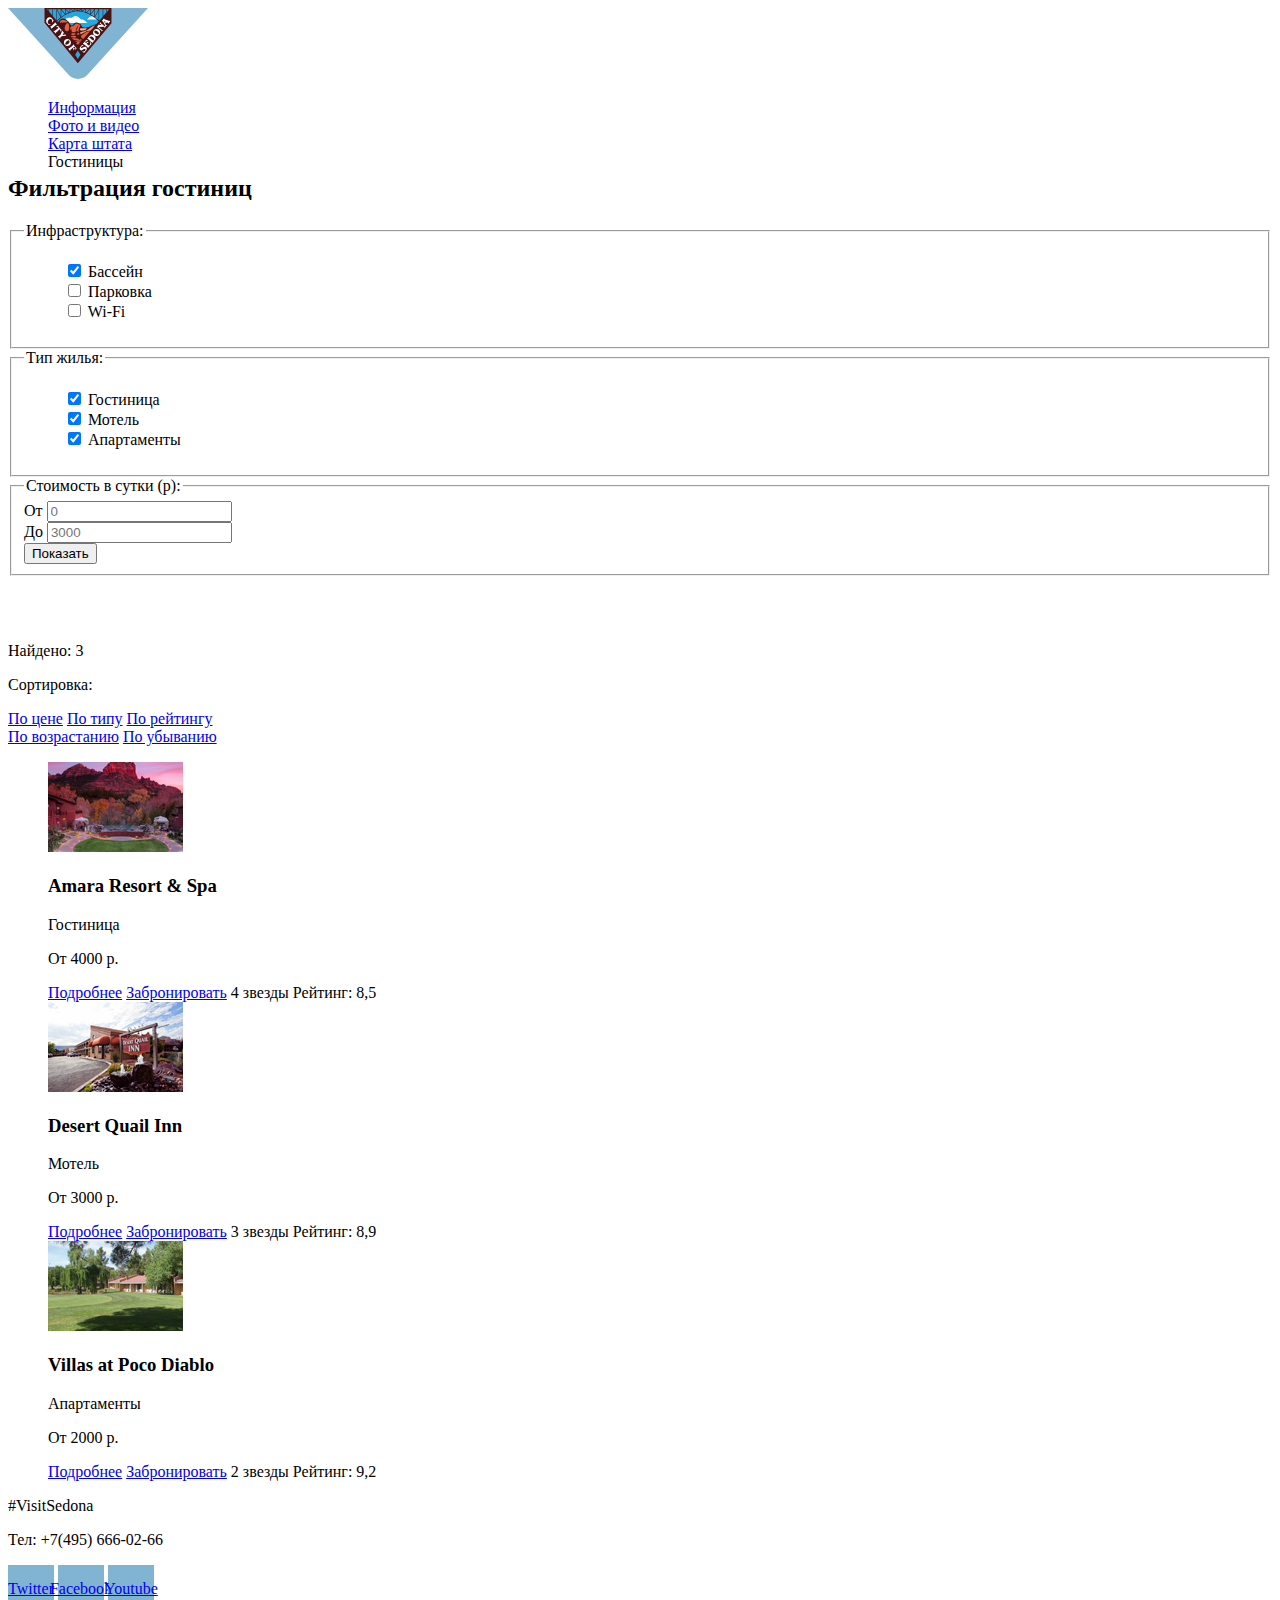
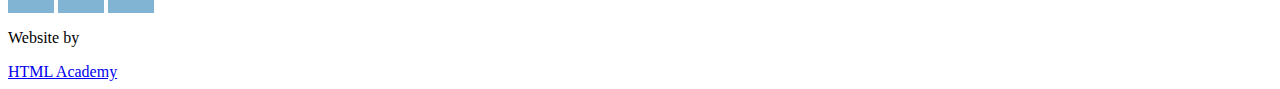
==== hotels.html @ e77cd093 "Добавление в разметку форм поиска и фильтрации гостиницы" ====
<!DOCTYPE html>
<html lang="ru">
  <head>
    <meta charset="utf-8">
    <title>HTML Academy: Седона</title>
    <link href="css/styles.css" rel="stylesheet">
  </head>
  <body>
    <!-- "Шапка сайта": навигация и логотип города -->
    <header>
      <a href="index.html" class="header-logo-sedona"><img src="img/logos/logo-sedona.svg" width="140" height="71" alt="Логотип города"></a>
      <nav class="header-navigation-background">
        <ul class="header-navigation-list">
          <li><a href="#" class="navigation-link">Информация</a></li>
          <li><a href="#" class="navigation-link">Фото и видео</a></li>
          <li><a href="#" class="navigation-link">Карта штата</a></li>
          <li><a class="navigation-link">Гостиницы</a></li>
        </ul>
      </nav>
     </header>

     <!-- Основное содержимое -->
     <main>
      <!-- Блок 1: Параметры гостиницы -->
      <section>
        <h2 class="visual-hidden">Фильтрация гостиниц</h2>
        <form action="https://echo.htmlacademy.ru" method="get">
          <fieldset>
            <legend>Инфраструктура:</legend>
            <ul class="filter-list">
              <li>
                <input  type="checkbox" name="pool" id="filter-infra-pool" checked>
                <label for="filter-infra-pool">Бассейн</label>
              </li>
              <li>
                <input type="checkbox" name="parking" id="filter-infra-parking">
                <label for="filter-infra-parking">Парковка</label>
              </li>
              <li>
                <input type="checkbox" name="wifi" id="filter-infra-wifi">
                <label for="filter-infra-wifi">Wi-Fi</label>
              </li>
            </ul>
          </fieldset>
          <fieldset>
            <legend>Тип жилья:</legend>
            <ul class="filter-list">
              <li>
                <input type="checkbox" name="hotel" id="filter-type-hotel" checked>
                <label for="filter-type-hotel">Гостиница</label>
              </li>
              <li>
                <input type="checkbox" name="motel" id="filter-type-motel" checked>
                <label for="filter-type-motel">Мотель</label>
              </li>
              <li>
                <input type="checkbox" name="apartment" id="filter-type-apartment" checked>
                <label for="filter-type-apartment">Апартаменты</label>
              </li>
            </ul>
          </fieldset>
          <fieldset>
            <legend>Стоимость в сутки (р):</legend>
            <div>
              <div>
                <label for="from">От</label>
                <input id="from" type="text" name="cost-min" placeholder="0">
              </div>
              <div>
                <label for="to">До</label>
                <input id="to" type="text" name="cost-max" placeholder="3000">
              </div>
              <!-- <div> Здесь будет слайдер
                <input id="cost-range" type="range" class="cost-range-slider" min="0" max="3000" step="1" value="2500">
              </div> -->
            </div>
            <button type="submit">Показать</button>
          </fieldset>
        </form>
      </section>

      <!-- Блок 2: Результаты поиска гостиниц -->
      <section>
        <h2 class="visually-hidden">Гостиницы</h2>
        <div>
          <p>Найдено: 3</p>
        </div>
        <p>Сортировка:</p>
        <div>
          <a href="#">По цене</a>
          <a href="#">По типу</a>
          <a href="#">По рейтингу</a>
        </div>
        <div>
          <a href="#" class="icon-sort-result" title="По возрастанию">По возрастанию</a>
          <a href="#" class="icon-sort-result" title="По убыванию" >По убыванию</a>
        </div>
      </section>

      <section>
        <ul class="hotel-result-list">
          <li>
            <img src="img/content/hotels/amara-resort-spa.jpg" alt="Amara Resort & Spa">
            <h3>Amara Resort & Spa</h3>
            <p>Гостиница</p>
            <p>От 4000 р.</p>
            <a href="#">Подробнее</a>
            <a href="#">Забронировать</a>
            <span>4 звезды</span>
            <span>Рейтинг: 8,5</span>
          </li>
          <li>
            <img src="img/content/hotels/desert-quail-inn.jpg" alt="Desert Quail Inn">
            <h3>Desert Quail Inn</h3>
            <p>Мотель</p>
            <p>От 3000 р.</p>
            <a href="#">Подробнее</a>
            <a href="#">Забронировать</a>
            <span>3 звезды</span>
            <span>Рейтинг: 8,9</span>
          </li>
          <li>
            <img src="img/content/hotels/villas-at-poco-diablo.jpg" alt="Villas at Poco Diablo">
            <h3>Villas at Poco Diablo</h3>
            <p>Апартаменты</p>
            <p>От 2000 р.</p>
            <a href="#">Подробнее</a>
            <a href="#">Забронировать</a>
            <span>2 звезды</span>
            <span>Рейтинг: 9,2</span>
          </li>
        </ul>
      </section>
    </main>

    <!-- "Подвал" -->
    <footer class="footer-background">
      <div>
        <p>#VisitSedona</p>
        <p>Тел: +7(495) 666-02-66</p>
      </div>
      <span class="footer-icon-block">
        <a href="https://twitter.com/SedonaAZ" class="footer-icon-social" title="Twitter">Twitter</a>
        <a href="https://www.facebook.com/VisitSedona" class="footer-icon-social" title="Facebook">Facebook</a>
        <a href="https://www.youtube.com/user/SedonaAZ1" class="footer-icon-social" title="Youtube">Youtube</a>
      </span>
      <p>Website by</p>
      <a href="https://htmlacademy.ru" class="footer-logo-htmla" title="HTML Academy">HTML Academy</a>
    </footer>

    <!-- <script src="js/slider.js"></script> -->
  </body>
</html>
---- css/styles.css ----
.visually-hidden {
  visibility: hidden;
  /* position: absolute;
  clip: rect(0 0 0 0); */
}

.header-logo-sedona {
  width: 140px;
  height: 71px;
}

.header-navigation-background {
  width: 239px;
  height: 56px;
}

.header-navigation-list {
  list-style-type: none;
}

/* .header-navigation-link {

} */

.reason-feature-list{
  list-style-type: none;
}
/*
.reason-feature-picture {

}

.reason-icon-housing {

}

.reason-icon-food {

}

.reason-icon-gift {

} */

.filter-list{
  list-style-type: none;
}



/* Слайдер с друмя точками */

/* .cost-range-slider {

} */

/* Заканчиваются стили слайдера */

.test-background {
  width: 459px;
  height: 353px;
  background-color: #eeeeee;
}

.reason-background-blue {
  width: 400px;
  height: 256px;
  background-color: #81b3d2
}

.reason-background-grey {
  width: 400px;
  height: 256px;
  background-color: #eeeeee;
}

.search-button-brown {
  width: 568px;
  height: 86px;
  background-color: #766357;
}

.search-button-blue {
  width: 458px;
  height: 58px;
  background-color: #81b3d2;
}

/* .map {

}

.map-link {

}

.map-picture {

}
*/

.hotel-result-list {
  list-style-type: none;
}

/* .footer-background {

} */

 /* .footer-icon-block {

} */

.footer-icon-social {
  display: inline-flex;
  width: 46px;
  height: 48px;
  background-color: #81b3d2;
  align-items: center;
  justify-content: center;
}
/*
.footer-logo-htmla {

} */
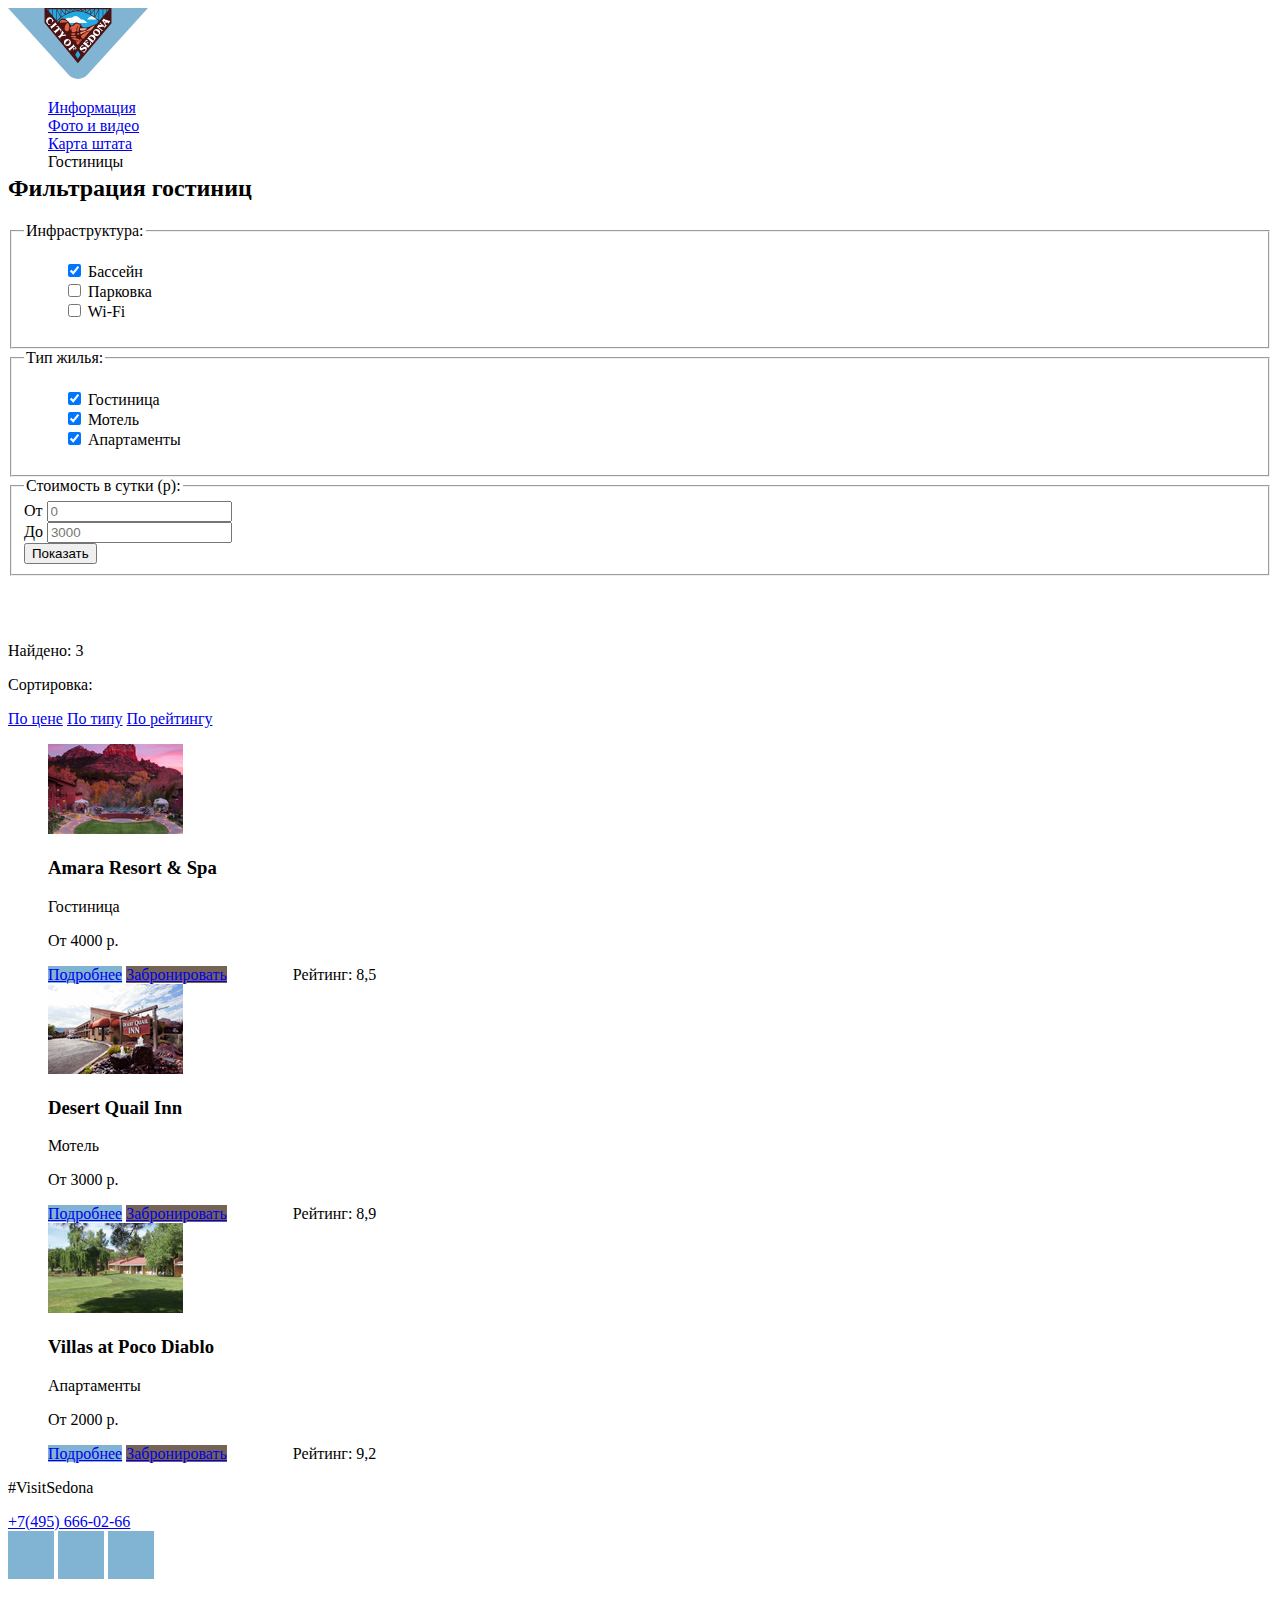
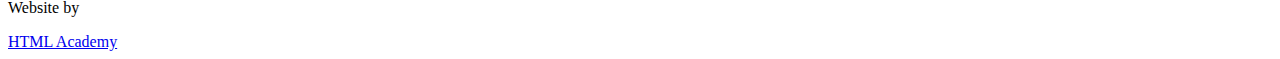
==== commit 2045ad61: "Небольшие правки по атрибутам" ====
--- a/hotels.html
+++ b/hotels.html
@@ -3,6 +3,7 @@
   <head>
     <meta charset="utf-8">
     <title>HTML Academy: Седона</title>
+    <link rel="stylesheet" href="css/normalize.css">
     <link href="css/styles.css" rel="stylesheet">
   </head>
   <body>
@@ -92,42 +93,42 @@
           <a href="#">По рейтингу</a>
         </div>
         <div>
-          <a href="#" class="icon-sort-result" title="По возрастанию">По возрастанию</a>
-          <a href="#" class="icon-sort-result" title="По убыванию" >По убыванию</a>
+          <a href="#" class="hotel-result-asc" aria-label="Сортировка по возрастанию" title="По возрастанию"></a>
+          <a href="#" class="hotel-result-desc" aria-label="Сортировка по убыванию" title="По убыванию" ></a>
         </div>
       </section>
 
       <section>
         <ul class="hotel-result-list">
           <li>
-            <img src="img/content/hotels/amara-resort-spa.jpg" alt="Amara Resort & Spa">
+            <img src="img/content/hotels/amara-resort-spa.jpg" width="135" height="90" alt="Amara Resort & Spa">
             <h3>Amara Resort & Spa</h3>
             <p>Гостиница</p>
             <p>От 4000 р.</p>
-            <a href="#">Подробнее</a>
-            <a href="#">Забронировать</a>
-            <span>4 звезды</span>
-            <span>Рейтинг: 8,5</span>
+            <a href="#" class="hotel-result-details">Подробнее</a>
+            <a href="#" class="hotel-result-reservation">Забронировать</a>
+            <span class="visually-hidden">4 звезды</span>
+            <span class="hotel-result-ratio">Рейтинг: 8,5</span>
           </li>
           <li>
-            <img src="img/content/hotels/desert-quail-inn.jpg" alt="Desert Quail Inn">
+            <img src="img/content/hotels/desert-quail-inn.jpg" width="135" height="90" alt="Desert Quail Inn">
             <h3>Desert Quail Inn</h3>
             <p>Мотель</p>
             <p>От 3000 р.</p>
-            <a href="#">Подробнее</a>
-            <a href="#">Забронировать</a>
-            <span>3 звезды</span>
-            <span>Рейтинг: 8,9</span>
+            <a href="#" class="hotel-result-details">Подробнее</a>
+            <a href="#" class="hotel-result-reservation">Забронировать</a>
+            <span class="visually-hidden">3 звезды</span>
+            <span class="hotel-result-ratio">Рейтинг: 8,9</span>
           </li>
           <li>
-            <img src="img/content/hotels/villas-at-poco-diablo.jpg" alt="Villas at Poco Diablo">
+            <img src="img/content/hotels/villas-at-poco-diablo.jpg" width="135" height="90" alt="Villas at Poco Diablo">
             <h3>Villas at Poco Diablo</h3>
             <p>Апартаменты</p>
             <p>От 2000 р.</p>
-            <a href="#">Подробнее</a>
-            <a href="#">Забронировать</a>
-            <span>2 звезды</span>
-            <span>Рейтинг: 9,2</span>
+            <a href="#" class="hotel-result-details">Подробнее</a>
+            <a href="#" class="hotel-result-reservation">Забронировать</a>
+            <span class="visually-hidden">2 звезды</span>
+            <span class="hotel-result-ratio">Рейтинг: 9,2</span>
           </li>
         </ul>
       </section>
@@ -137,17 +138,15 @@
     <footer class="footer-background">
       <div>
         <p>#VisitSedona</p>
-        <p>Тел: +7(495) 666-02-66</p>
+        <a href="tel:+74956660266">+7(495) 666-02-66</a>
       </div>
       <span class="footer-icon-block">
-        <a href="https://twitter.com/SedonaAZ" class="footer-icon-social" title="Twitter">Twitter</a>
-        <a href="https://www.facebook.com/VisitSedona" class="footer-icon-social" title="Facebook">Facebook</a>
-        <a href="https://www.youtube.com/user/SedonaAZ1" class="footer-icon-social" title="Youtube">Youtube</a>
+        <a href="https://twitter.com/SedonaAZ" class="footer-icon-social" aria-label="Twitter" title="Twitter"></a>
+        <a href="https://www.facebook.com/VisitSedona" class="footer-icon-social" aria-label="Facebook" title="Facebook"></a>
+        <a href="https://www.youtube.com/user/SedonaAZ1" class="footer-icon-social" aria-label="Youtube" title="Youtube"></a>
       </span>
       <p>Website by</p>
-      <a href="https://htmlacademy.ru" class="footer-logo-htmla" title="HTML Academy">HTML Academy</a>
+      <a href="https://htmlacademy.ru/intensive/htmlcss" class="footer-logo-htmla" aria-label="HTML Academy">HTML Academy</a>
     </footer>
-
-    <!-- <script src="js/slider.js"></script> -->
   </body>
 </html>
--- a/css/styles.css
+++ b/css/styles.css
@@ -46,7 +46,18 @@
   list-style-type: none;
 }
 
+/* Кнопки формы
+.search-button-calendar {
 
+
+.search-button-minus {
+
+}
+
+.search-button-plus {
+
+}
+} */
 
 /* Слайдер с друмя точками */
 
@@ -63,14 +74,14 @@
 }
 
 .reason-background-blue {
-  width: 400px;
-  height: 256px;
+  /* width: 400px;
+  height: 256px; */
   background-color: #81b3d2
 }
 
 .reason-background-grey {
-  width: 400px;
-  height: 256px;
+  /* width: 400px;
+  height: 256px; */
   background-color: #eeeeee;
 }
 
@@ -103,6 +114,24 @@
   list-style-type: none;
 }
 
+.hotel-result-details {
+  width: 110px;
+  height: 27px;
+  background-color: #81b3d2;
+}
+
+.hotel-result-reservation {
+  width: 142px;
+  height: 27px;
+  background-color: #766357;
+}
+
+.hotel-result-ratio {
+  width: 110px;
+  height: 27px;
+  background-color: f2f2f2;
+}
+
 /* .footer-background {
 
 } */
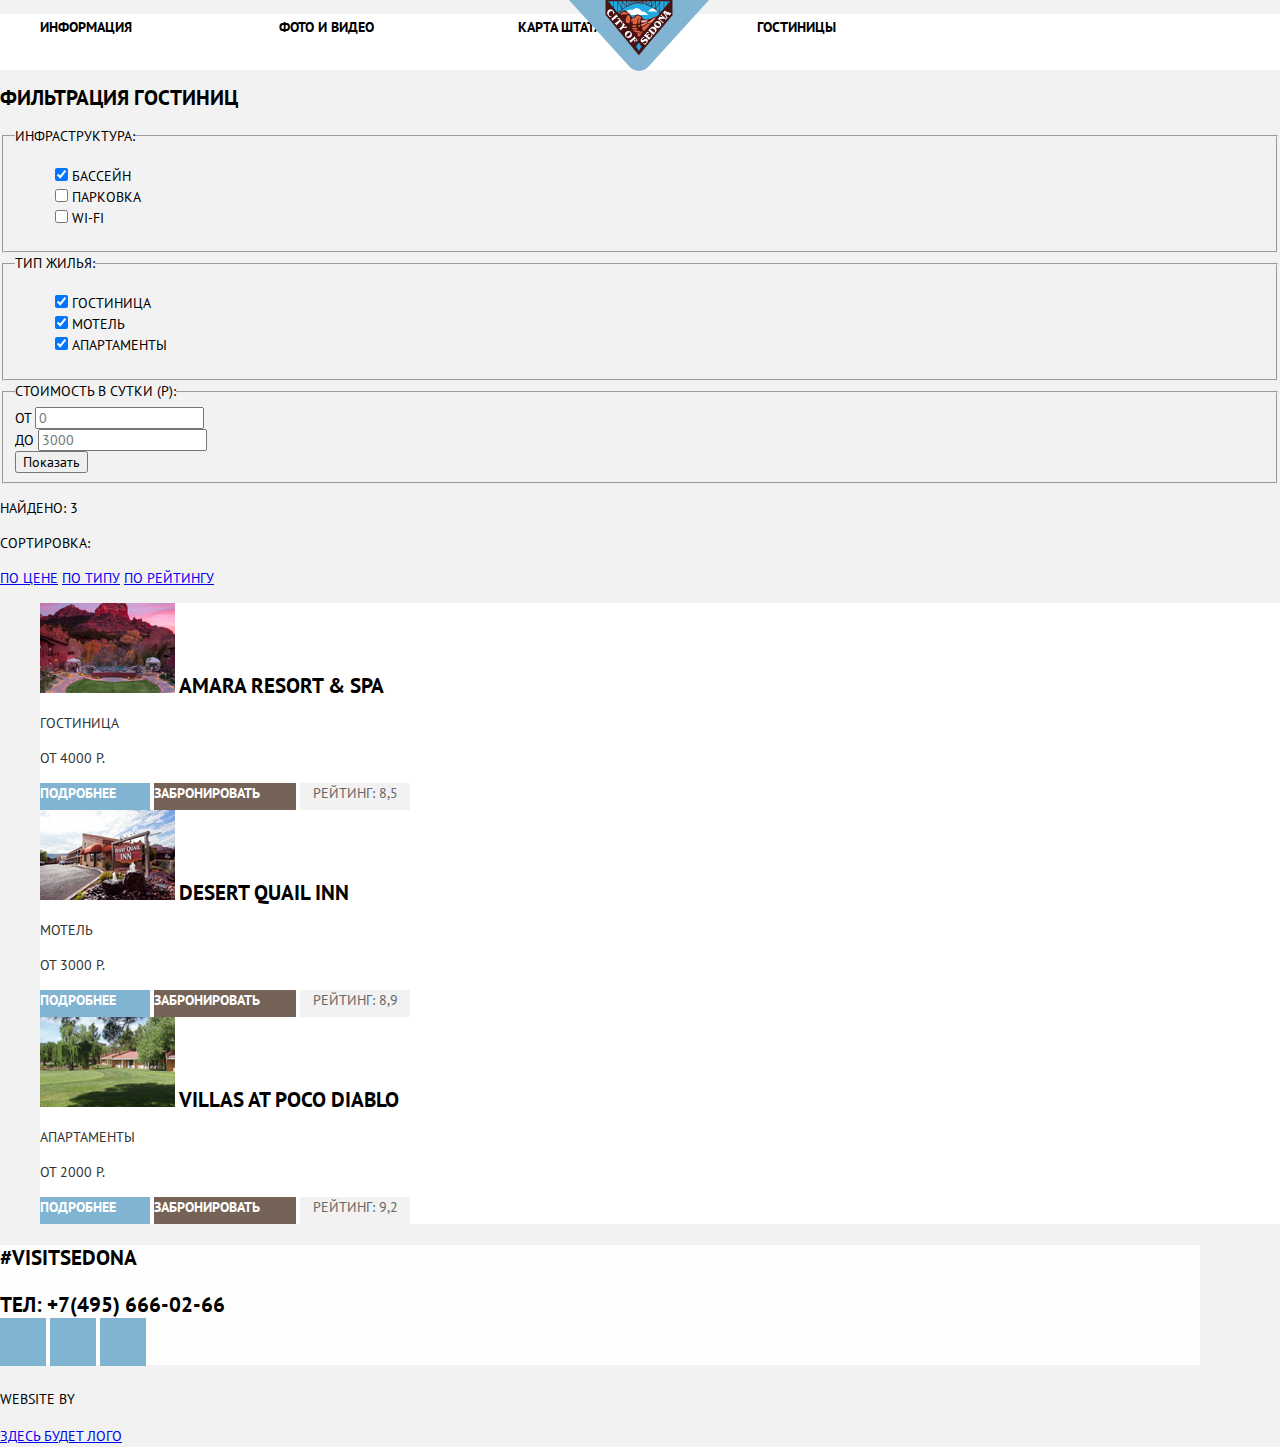
==== commit cb4d7a4c: "Начало стилизации" ====
--- a/hotels.html
+++ b/hotels.html
@@ -2,20 +2,21 @@
 <html lang="ru">
   <head>
     <meta charset="utf-8">
+    <link href="https://fonts.googleapis.com/css?family=PT+Sans&display=swap" rel="stylesheet">
     <title>HTML Academy: Седона</title>
-    <link rel="stylesheet" href="css/normalize.css">
+    <link href="css/normalize.css" rel="stylesheet">
     <link href="css/styles.css" rel="stylesheet">
   </head>
   <body>
     <!-- "Шапка сайта": навигация и логотип города -->
     <header>
-      <a href="index.html" class="header-logo-sedona"><img src="img/logos/logo-sedona.svg" width="140" height="71" alt="Логотип города"></a>
-      <nav class="header-navigation-background">
-        <ul class="header-navigation-list">
-          <li><a href="#" class="navigation-link">Информация</a></li>
-          <li><a href="#" class="navigation-link">Фото и видео</a></li>
-          <li><a href="#" class="navigation-link">Карта штата</a></li>
-          <li><a class="navigation-link">Гостиницы</a></li>
+      <nav class="header-nav">
+        <a href="index.html" class="header-logo"><img src="img/logos/logo-sedona.svg" width="140" height="71" alt="Логотип города"></a>
+        <ul class="header-nav-list">
+          <li class="header-nav-item"><a href="#" class="header-nav-link">Информация</a></li>
+          <li class="header-nav-item"><a href="#" class="header-nav-link">Фото и видео</a></li>
+          <li class="header-nav-item"><a href="#" class="header-nav-link">Карта штата</a></li>
+          <li class="header-nav-item"><a class="header-nav-link">Гостиницы</a></li>
         </ul>
       </nav>
      </header>
@@ -99,54 +100,55 @@
       </section>
 
       <section>
-        <ul class="hotel-result-list">
-          <li>
+        <h2 class="visually-hidden">Результаты поиска</h2>
+        <ul class="hotel-list">
+          <li class="hotel-item">
             <img src="img/content/hotels/amara-resort-spa.jpg" width="135" height="90" alt="Amara Resort & Spa">
-            <h3>Amara Resort & Spa</h3>
+            <a href="#" class="hotel-title">Amara Resort & Spa</a>
             <p>Гостиница</p>
             <p>От 4000 р.</p>
-            <a href="#" class="hotel-result-details">Подробнее</a>
-            <a href="#" class="hotel-result-reservation">Забронировать</a>
+            <a href="#" class="hotel-details">Подробнее</a>
+            <a href="#" class="hotel-reservation">Забронировать</a>
             <span class="visually-hidden">4 звезды</span>
-            <span class="hotel-result-ratio">Рейтинг: 8,5</span>
+            <span class="hotel-ratio">Рейтинг: 8,5</span>
           </li>
-          <li>
+          <li class="hotel-item">
             <img src="img/content/hotels/desert-quail-inn.jpg" width="135" height="90" alt="Desert Quail Inn">
-            <h3>Desert Quail Inn</h3>
+            <a href="#" class="hotel-title">Desert Quail Inn</a>
             <p>Мотель</p>
             <p>От 3000 р.</p>
-            <a href="#" class="hotel-result-details">Подробнее</a>
-            <a href="#" class="hotel-result-reservation">Забронировать</a>
+            <a href="#" class="hotel-details">Подробнее</a>
+            <a href="#" class="hotel-reservation">Забронировать</a>
             <span class="visually-hidden">3 звезды</span>
-            <span class="hotel-result-ratio">Рейтинг: 8,9</span>
+            <span class="hotel-ratio">Рейтинг: 8,9</span>
           </li>
-          <li>
+          <li class="hotel-item">
             <img src="img/content/hotels/villas-at-poco-diablo.jpg" width="135" height="90" alt="Villas at Poco Diablo">
-            <h3>Villas at Poco Diablo</h3>
+            <a href="#" class="hotel-title">Villas at Poco Diablo</a>
             <p>Апартаменты</p>
             <p>От 2000 р.</p>
-            <a href="#" class="hotel-result-details">Подробнее</a>
-            <a href="#" class="hotel-result-reservation">Забронировать</a>
+            <a href="#" class="hotel-details">Подробнее</a>
+            <a href="#" class="hotel-reservation">Забронировать</a>
             <span class="visually-hidden">2 звезды</span>
-            <span class="hotel-result-ratio">Рейтинг: 9,2</span>
+            <span class="hotel-ratio">Рейтинг: 9,2</span>
           </li>
         </ul>
       </section>
     </main>
 
     <!-- "Подвал" -->
-    <footer class="footer-background">
+    <footer class="footer-back">
       <div>
-        <p>#VisitSedona</p>
-        <a href="tel:+74956660266">+7(495) 666-02-66</a>
+        <p class="footer-hashtag">#VisitSedona</p>
+        <a class="footer-phone" href="tel:+74956660266">Тел: +7(495) 666-02-66</a>
       </div>
       <span class="footer-icon-block">
         <a href="https://twitter.com/SedonaAZ" class="footer-icon-social" aria-label="Twitter" title="Twitter"></a>
         <a href="https://www.facebook.com/VisitSedona" class="footer-icon-social" aria-label="Facebook" title="Facebook"></a>
         <a href="https://www.youtube.com/user/SedonaAZ1" class="footer-icon-social" aria-label="Youtube" title="Youtube"></a>
       </span>
-      <p>Website by</p>
-      <a href="https://htmlacademy.ru/intensive/htmlcss" class="footer-logo-htmla" aria-label="HTML Academy">HTML Academy</a>
+      <p class="footer-by-text">Website by</p>
+      <a href="https://htmlacademy.ru/intensive/htmlcss" class="footer-by-logo" aria-label="HTML Academy">здесь будет лого</a>
     </footer>
   </body>
 </html>
--- a/css/styles.css
+++ b/css/styles.css
@@ -1,145 +1,524 @@
+body {
+  margin: 0;
+  padding: 0;
+  width: 1280px;
+
+  font-family: "PT Sans", Arial, sans-serif;
+  font-size: 14px;
+  line-height: 21px;
+  color: #000000;
+  text-transform: uppercase;
+
+  background-color: #f2f2f2;
+}
+
 .visually-hidden {
-  visibility: hidden;
-  /* position: absolute;
-  clip: rect(0 0 0 0); */
-}
-
-.header-logo-sedona {
-  width: 140px;
-  height: 71px;
-}
-
-.header-navigation-background {
+  position: absolute;
+  width: 1px;
+  height: 1px;
+  margin: -1px;
+  border: 0;
+  padding: 0;
+  white-space: nowrap;
+  clip-path: inset(100%);
+  clip: rect(0 0 0 0);
+  overflow: hidden;
+}
+
+.header-logo {
+  position: absolute;
+  top: 0;
+  left: 569px;
+}
+
+/* Навигация */
+.header-nav {
+  height: 56px;
+
+  background-color: #ffffff;
+}
+
+.header-nav-list {
+  display: flex;
+  list-style: none;
+}
+
+.header-nav-item {
   width: 239px;
-  height: 56px;
-}
-
-.header-navigation-list {
-  list-style-type: none;
-}
-
-/* .header-navigation-link {
-
-} */
-
+  text-align: left;
+  vertical-align: middle;
+}
+
+.header-nav-item a {
+  display: block;
+  line-height: 26px;
+  font-weight: bold;
+  color: #000000;
+  text-decoration: none;
+}
+
+.header-nav-item a:hover,
+.header-nav-item a:focus {
+    color: #81b3d2;
+}
+
+.header-nav-item a:active {
+    color: rgba(0, 0, 0, 0.3);
+}
+
+/* Приветствие */
+.welcome-banner {
+  background-color: #81b3d2;
+  background-image:
+    url("../img/welcome/intro-mask.svg"),
+    url("../img/background/background-photo.jpg");
+  background-size: 1200px 59px, 1200px 773px;
+  background-repeat: no-repeat;
+}
+
+.welcome-block {
+  width: 1200px;
+  height: 216px;
+
+  background-color: #ffffff;
+}
+
+.welcome-block h2 {
+  width: 440px;
+  height: 48px;
+
+  font-size: 21px;
+  font-weight: bold;
+  line-height: 26px;
+  text-align: center;
+  color: #000000;
+}
+
+.welcome-block p {
+  line-height: 26px;
+  text-align: center;
+  color: #333333;
+}
+
+/* Причины */
+.reason-list {
+  list-style: none;
+}
+
+.reason-item {
+  text-align: center;
+}
+
+.reason-item h2 {
+  font-size: 21px;
+  font-weight: bold;
+  line-height: 21px;
+}
+
+.reason-item:nth-child(1),
+.reason-item:nth-child(2) {
+  color: #ffffff;
+  background-color: #81b3d2;
+}
+
+.reason-item:nth-child(3),
+.reason-item:nth-child(4),
+.reason-item:nth-child(5) {
+  display: inline-block;
+  width: 400px;
+  height: 256px;
+  color: #000000;
+  background-color: #eeeeee;
+}
+
+.reason-item:nth-child(3) p,
+.reason-item:nth-child(4) p,
+.reason-item:nth-child(5) p {
+  color: #333333;
+}
+
+/* Доп. преимущества причин */
 .reason-feature-list{
-  list-style-type: none;
-}
-/*
-.reason-feature-picture {
-
-}
-
-.reason-icon-housing {
-
-}
-
-.reason-icon-food {
-
-}
-
-.reason-icon-gift {
-
-} */
+  list-style: none;
+}
+
+.reason-feature-item {
+  background-color: #ffffff;
+}
+
+.reason-feature-item h3 {
+  color: #000000;
+  font-size: 21px;
+  font-weight: bold;
+  line-height: 21px;
+  text-align: center;
+}
+
+.reason-feature-item p {
+  text-align: center;
+  color: #333333;
+}
+
+.reason-housing-icon {
+  background-image: url("../img/icons/housing.svg");
+  background-repeat: no-repeat;
+}
+
+.reason-food-icon {
+  background-image: url("../img/icons/food.svg");
+  background-repeat: no-repeat;
+}
+
+.reason-gift-icon {
+  background-image: url("../img/icons/gift.svg");
+  background-repeat: no-repeat;
+}
+
+/* Предусловия формы поиска */
+.search-preconditions {
+  width: 1200px;
+  height: 290px;
+
+  background-color: #ffffff;
+}
+
+.search-preconditions h2 {
+  font-size: 30px;
+  font-weight: bold;
+  line-height: 36px;
+  text-align: center;
+}
+
+.search-preconditions p {
+
+  line-height: 24px;
+  text-align: center;
+  color: #333333;
+}
+
+/* Кнопка отображения формы поиска */
+.search-form-button {
+  width: 568px;
+  height: 86px;
+
+  font-size: 21px;
+  font-weight: bold;
+  line-height: 26px;
+  text-transform: uppercase;
+  color: #ffffff;
+
+  background-color: #766357;
+  border: none;
+}
+
+.search-form-button:hover,
+.search-form-button:focus {
+  background-color: #604e43;
+}
+
+.search-form-button:active {
+  color: rgba(255, 255, 255, 0.3);
+  background-color: #503e33;
+}
+
+/* Фон формы поиска */
+.search-form-back {
+  width: 568px;
+  height: 395px;
+
+  background-color: #ffffff;
+}
+
+/* Текст заголовков формы поиска */
+.search-form-label {
+  font-size: 14px;
+  font-weight: bold;
+  line-height: 26px;
+  text-align: left;
+  color: #000000;
+}
+
+/* Поля ввода даты завезда/выезда */
+.search-form-date {
+  width: 346px;
+  height: 38px;
+
+  font-size: 14px;
+  font-weight: bold;
+  text-align: left;
+  color: #000000;
+
+  background-color: #f2f2f2;
+}
+
+.search-form-date:hover,
+.search-form-date:focus {
+  background-color: #ebebeb;
+}
+
+.search-form-date:active {
+  background-color: #ffffff
+}
+
+
+/* Поля ввода количества гостей */
+.search-form-guests {
+  width: 38px;
+  height: 38px;
+
+  font-size: 14px;
+  font-weight: bold;
+  text-align: left;
+  color: #000000;
+
+  background-color: #f2f2f2;
+}
+
+.search-form-guests:hover,
+.search-form-guests:focus {
+  background-color: #ebebeb;
+}
+
+.search-form-guests:active {
+  background-color: #ffffff
+}
+
+
+/* Иконка календаря */
+.search-button-calendar {
+  width: 22px;
+  height: 21px;
+
+  fill: #cacaca;
+}
+
+.search-button-calendar {
+  fill: #cacaca;
+}
+
+.search-button-calendar:hover,
+.search-button-calendar:focus {
+  fill: #000000;
+}
+
+.search-button-calendar:active {
+  fill: #81b3d2;
+}
+
+/* Иконка плюса */
+.search-button-plus {
+  width: 38px;
+  height: 38px;
+
+  fill: #cacaca;
+}
+
+.search-button-plus:hover,
+.search-button-plus:focus {
+  fill: #000000;
+}
+
+.search-button-plus:active {
+  fill: #81b3d2;
+}
+
+/* Иконка минуса */
+.search-button-minus {
+  width: 38px;
+  height: 38px;
+
+  fill: #cacaca;
+}
+
+.search-button-minus:hover,
+.search-button-minus:focus {
+  fill: #000000;
+}
+
+.search-button-minus:active {
+  fill: #81b3d2;
+}
+
+/* Кнопка поиска гостиницы */
+.search-button {
+  width: 458px;
+  height: 58px;
+
+  font-size: 21px;
+  font-weight: bold;
+  line-height: 26px;
+  text-transform: uppercase;
+  color: #ffffff;
+
+  background-color: #81b3d2;
+  border: none;
+}
+
+.search-button:hover,
+.search-button:focus {
+  background-color: #669ec0;
+}
+
+.search-button:active {
+  color: rgba(255, 255, 255, 0.3);
+  background-color: #5496bd;
+}
+
+/* Карта */
+/* .map {
+
+}
+
+.map-link {
+
+}
+
+.map-picture {
+
+}
+*/
+
 
 .filter-list{
   list-style-type: none;
 }
 
-/* Кнопки формы
-.search-button-calendar {
-
-
-.search-button-minus {
-
-}
-
-.search-button-plus {
-
-}
+/* Слайдер с друмя точками */
+
+/* .cost-range-slider {
+
 } */
 
-/* Слайдер с друмя точками */
-
-/* .cost-range-slider {
-
-} */
-
 /* Заканчиваются стили слайдера */
 
-.test-background {
-  width: 459px;
-  height: 353px;
-  background-color: #eeeeee;
-}
-
-.reason-background-blue {
-  /* width: 400px;
-  height: 256px; */
-  background-color: #81b3d2
-}
-
-.reason-background-grey {
-  /* width: 400px;
-  height: 256px; */
-  background-color: #eeeeee;
-}
-
-.search-button-brown {
-  width: 568px;
-  height: 86px;
-  background-color: #766357;
-}
-
-.search-button-blue {
-  width: 458px;
-  height: 58px;
-  background-color: #81b3d2;
-}
-
-/* .map {
-
-}
-
-.map-link {
-
-}
-
-.map-picture {
-
-}
-*/
-
-.hotel-result-list {
+/* Гостиницы */
+.hotel-list {
   list-style-type: none;
 }
 
-.hotel-result-details {
+.hotel-item {
+  background-color: #ffffff;
+}
+
+.hotel-list p {
+  text-align: left;
+  color: #333333;
+}
+
+.hotel-title {
+  font-size: 21px;
+  font-weight: bold;
+  line-height: 26px;
+  text-align: left;
+  text-decoration: none;
+  color: #000000;
+}
+
+.hotel-title:hover,
+.hotel-title:focus {
+  color: #81b3d2;
+}
+
+.hotel-title:active {
+  color: rgba(0, 0, 0, 0.3);
+}
+
+/* Запрос подробностей о гостинице */
+.hotel-details {
+  display: inline-block;
   width: 110px;
   height: 27px;
+
+  font-weight: bold;
+  /* если не будет способа сместить текст на центр, сохранив выравнивание по центру из макета, то придется обернуть <a> в <div>/<span>, перевесить класс на него, выделив часть правил в новое: ".hotel-details a {}"*/
+  text-align: left;
+  text-decoration: none;
+  color: #ffffff;
+
   background-color: #81b3d2;
 }
 
-.hotel-result-reservation {
+.hotel-details:hover,
+.hotel-details:focus {
+  background-color: #669ec0;
+}
+
+.hotel-details:active {
+  color: rgba(255, 255, 255, 0.3);
+  background-color: #5496bd;
+}
+
+/* Резервирование гостиницы */
+.hotel-reservation {
+  display: inline-block;
   width: 142px;
   height: 27px;
+
+  font-weight: bold;
+  /* если не будет способа сместить текст на центр, сохранив выравнивание по центру из макета, то придется обернуть <a> в <div>/<span>, перевесить класс на него, выделив часть правил в новое: ".hotel-reservation a {}"*/
+  text-align: left;
+  text-decoration: none;
+  color: #ffffff;
+
   background-color: #766357;
 }
 
-.hotel-result-ratio {
+.hotel-reservation:hover,
+.hotel-reservation:focus {
+  background-color: #604e43;
+}
+
+.hotel-reservation:active {
+  color: rgba(255, 255, 255, 0.3);
+  background-color: #503e33;
+}
+
+.hotel-ratio {
+  display: inline-block;
   width: 110px;
   height: 27px;
-  background-color: f2f2f2;
-}
-
-/* .footer-background {
+
+  text-align: center;
+  color: #666666;
+
+  background-color: #f2f2f2;
+}
+
+
+/* Подвал */
+.footer-back {
+  width: 1200px;
+  height: 120px;
+
+  background-color: rgba(255, 255, 255, 0.9);
+}
+
+ /* .footer-icon-block {
 
 } */
 
+/* Хэштег */
+
+.footer-hashtag {
+  font-size: 21px;
+  font-weight: bold;
+  line-height: 26px;
+}
+
+.footer-phone {
+  font-size: 21px;
+  font-weight: bold;
+  line-height: 26px;
+  color: #000000;
+  text-decoration: none;
+}
+
+/* Блок иконок соц. сетей */
  /* .footer-icon-block {
 
 } */
 
+/* Иконки соц. сетей */
 .footer-icon-social {
   display: inline-flex;
   width: 46px;
@@ -148,7 +527,34 @@
   align-items: center;
   justify-content: center;
 }
-/*
-.footer-logo-htmla {
-
-} */
+
+.footer-icon-social:hover,
+.footer-icon-social:focus {
+  background-color: #669ec0;
+}
+
+.footer-icon-social:active {
+  background-color: #5496bd;
+  opacity: 0.3;
+}
+
+/* Текст разработчика */
+.footer-by-text {
+  font-size: 14px;
+  font-weight: normal;
+  line-height: 26px;
+}
+
+/* Лого разработчика */
+.footer-by-logo {
+  fill: #000000
+}
+
+.footer-by-logo:hover,
+.footer-by-logo:focus {
+  fill: #81b3d2;
+}
+
+.footer-by-logo:active {
+  fill: #bdbbbc;
+}
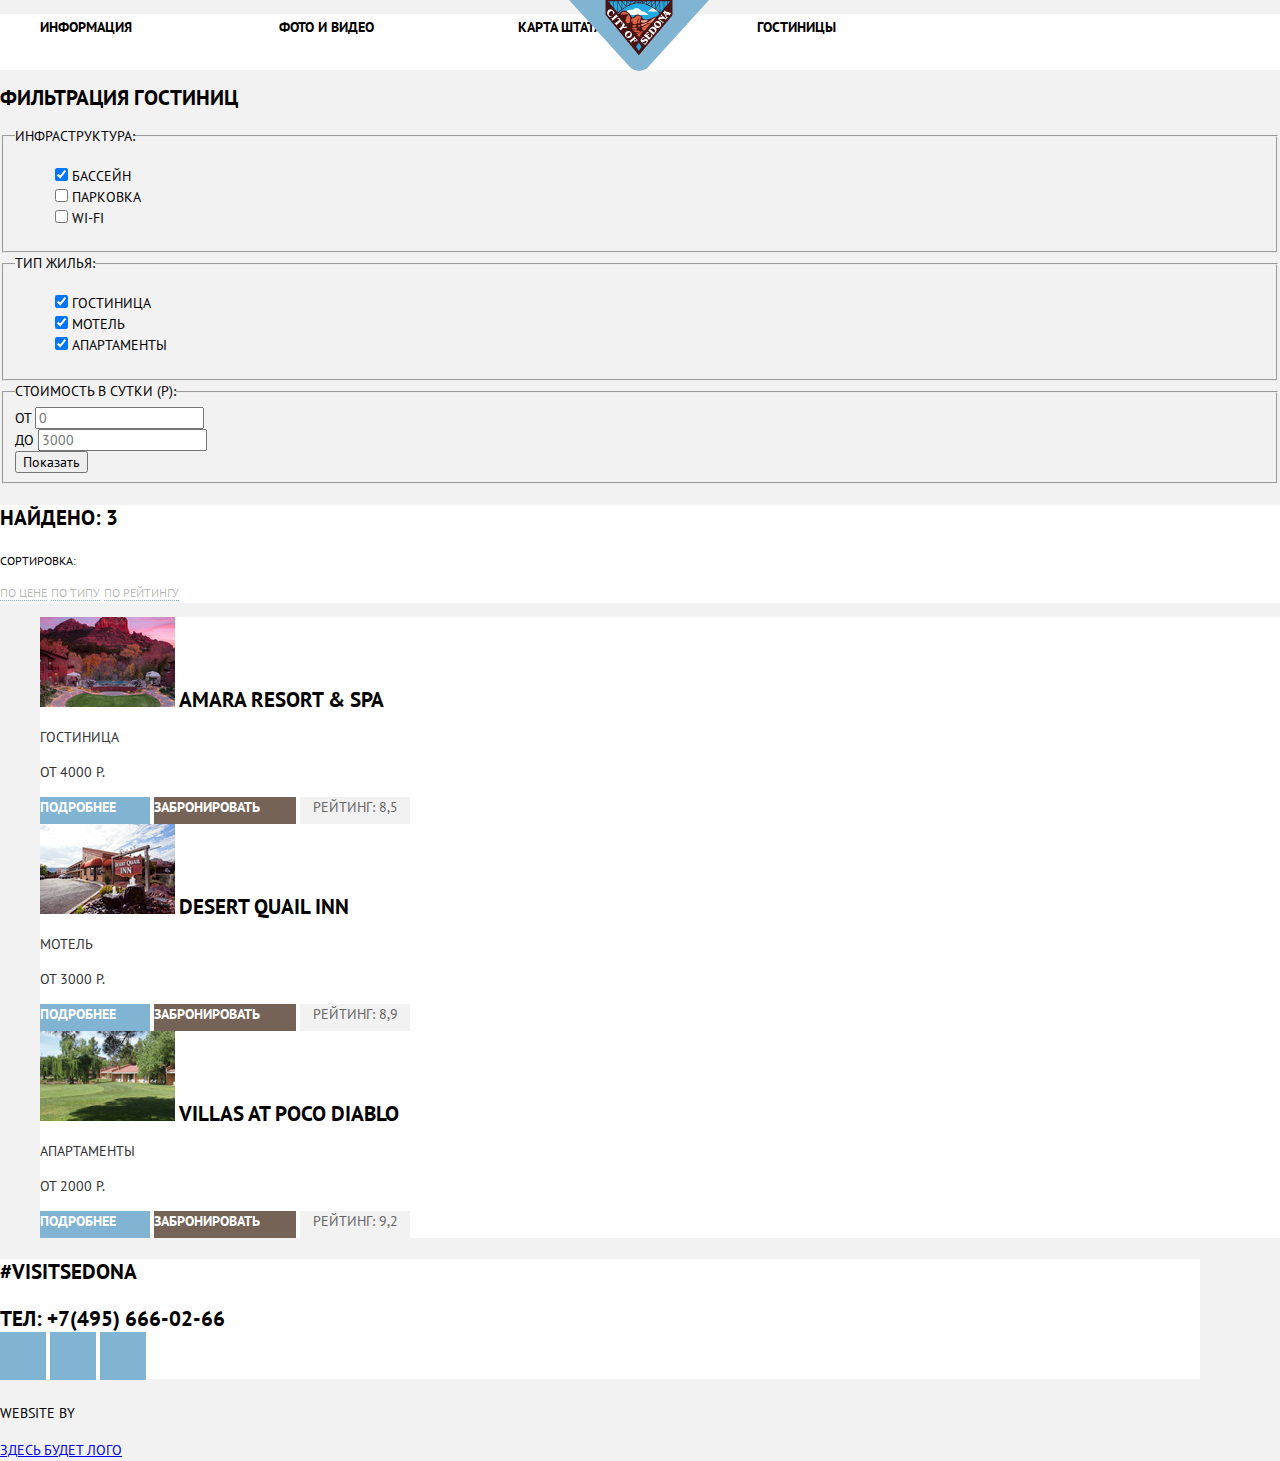
==== commit 748d1c75: "Добавлен недостающий блок с результатами поиска" ====
--- a/hotels.html
+++ b/hotels.html
@@ -82,16 +82,16 @@
       </section>
 
       <!-- Блок 2: Результаты поиска гостиниц -->
-      <section>
+      <section class="hotel-result">
         <h2 class="visually-hidden">Гостиницы</h2>
-        <div>
+        <div class="hotel-result-count">
           <p>Найдено: 3</p>
         </div>
-        <p>Сортировка:</p>
+        <p class="hotel-result-sort">Сортировка:</p>
         <div>
-          <a href="#">По цене</a>
-          <a href="#">По типу</a>
-          <a href="#">По рейтингу</a>
+          <a href="#" class="hotel-result-link">По цене</a>
+          <a href="#" class="hotel-result-link">По типу</a>
+          <a href="#" class="hotel-result-link">По рейтингу</a>
         </div>
         <div>
           <a href="#" class="hotel-result-asc" aria-label="Сортировка по возрастанию" title="По возрастанию"></a>
--- a/css/styles.css
+++ b/css/styles.css
@@ -31,6 +31,17 @@
   left: 569px;
 }
 
+/* Не нашел, как должен вести себя логотип при выделении/клике. Пока сделал так */
+.header-logo:hover,
+.header-logo:focus {
+  opacity: 0.8;
+  outline: none;
+}
+
+.header-logo:active {
+  opacity: 0.5;
+}
+
 /* Навигация */
 .header-nav {
   height: 56px;
@@ -60,6 +71,7 @@
 .header-nav-item a:hover,
 .header-nav-item a:focus {
     color: #81b3d2;
+    outline: none;
 }
 
 .header-nav-item a:active {
@@ -214,6 +226,7 @@
 .search-form-button:hover,
 .search-form-button:focus {
   background-color: #604e43;
+  outline: none;
 }
 
 .search-form-button:active {
@@ -254,6 +267,7 @@
 .search-form-date:hover,
 .search-form-date:focus {
   background-color: #ebebeb;
+  outline: none;
 }
 
 .search-form-date:active {
@@ -277,6 +291,7 @@
 .search-form-guests:hover,
 .search-form-guests:focus {
   background-color: #ebebeb;
+  outline: none;
 }
 
 .search-form-guests:active {
@@ -299,6 +314,7 @@
 .search-button-calendar:hover,
 .search-button-calendar:focus {
   fill: #000000;
+  outline: none;
 }
 
 .search-button-calendar:active {
@@ -316,6 +332,7 @@
 .search-button-plus:hover,
 .search-button-plus:focus {
   fill: #000000;
+  outline: none;
 }
 
 .search-button-plus:active {
@@ -333,6 +350,7 @@
 .search-button-minus:hover,
 .search-button-minus:focus {
   fill: #000000;
+  outline: none;
 }
 
 .search-button-minus:active {
@@ -357,6 +375,7 @@
 .search-button:hover,
 .search-button:focus {
   background-color: #669ec0;
+  outline: none;
 }
 
 .search-button:active {
@@ -391,6 +410,51 @@
 
 /* Заканчиваются стили слайдера */
 
+.hotel-result {
+  background-color: #ffffff;
+}
+
+.hotel-result-count {
+  font-size: 21px;
+  font-weight: bold;
+  line-height: 26px;
+  text-align: left;
+  color: #000000;
+}
+
+.hotel-result-sort {
+  font-size: 12px;
+  line-height: 18px;
+  text-align: left;
+  color: #000000;
+}
+
+.hotel-result-link {
+  font-size: 12px;
+  line-height: 18px;
+  text-align: left;
+  text-decoration: none;
+  color: rgba(0, 0, 0, 0.3);
+
+  border-bottom: 1px dotted #81b3d2;
+}
+
+.hotel-result-link:hover {
+  color: #81b3d2;
+  border-bottom: 1px dotted #81b3d2;
+}
+
+.hotel-result-link:focus {
+  color: #81b3d2;
+  border-bottom: none;
+  outline: none;
+}
+
+.hotel-result-link:active {
+  color: #000000;
+  border-bottom: none;
+}
+
 /* Гостиницы */
 .hotel-list {
   list-style-type: none;
@@ -417,6 +481,7 @@
 .hotel-title:hover,
 .hotel-title:focus {
   color: #81b3d2;
+  outline: none;
 }
 
 .hotel-title:active {
@@ -441,6 +506,7 @@
 .hotel-details:hover,
 .hotel-details:focus {
   background-color: #669ec0;
+  outline: none;
 }
 
 .hotel-details:active {
@@ -466,6 +532,7 @@
 .hotel-reservation:hover,
 .hotel-reservation:focus {
   background-color: #604e43;
+  outline: none;
 }
 
 .hotel-reservation:active {
@@ -511,6 +578,17 @@
   line-height: 26px;
   color: #000000;
   text-decoration: none;
+}
+
+/* Не нашел, как должен вести себя телефон при выделении/клике. Пока сделал по аналогии с названием-ссылкой гостиницы */
+.footer-phone:hover,
+.footer-phone:focus {
+  color: #81b3d2;
+  outline: none;
+}
+
+.footer-phone:active {
+  color: rgba(0, 0, 0, 0.3);
 }
 
 /* Блок иконок соц. сетей */
@@ -531,6 +609,7 @@
 .footer-icon-social:hover,
 .footer-icon-social:focus {
   background-color: #669ec0;
+  outline: none;
 }
 
 .footer-icon-social:active {
@@ -553,6 +632,7 @@
 .footer-by-logo:hover,
 .footer-by-logo:focus {
   fill: #81b3d2;
+  outline: none;
 }
 
 .footer-by-logo:active {
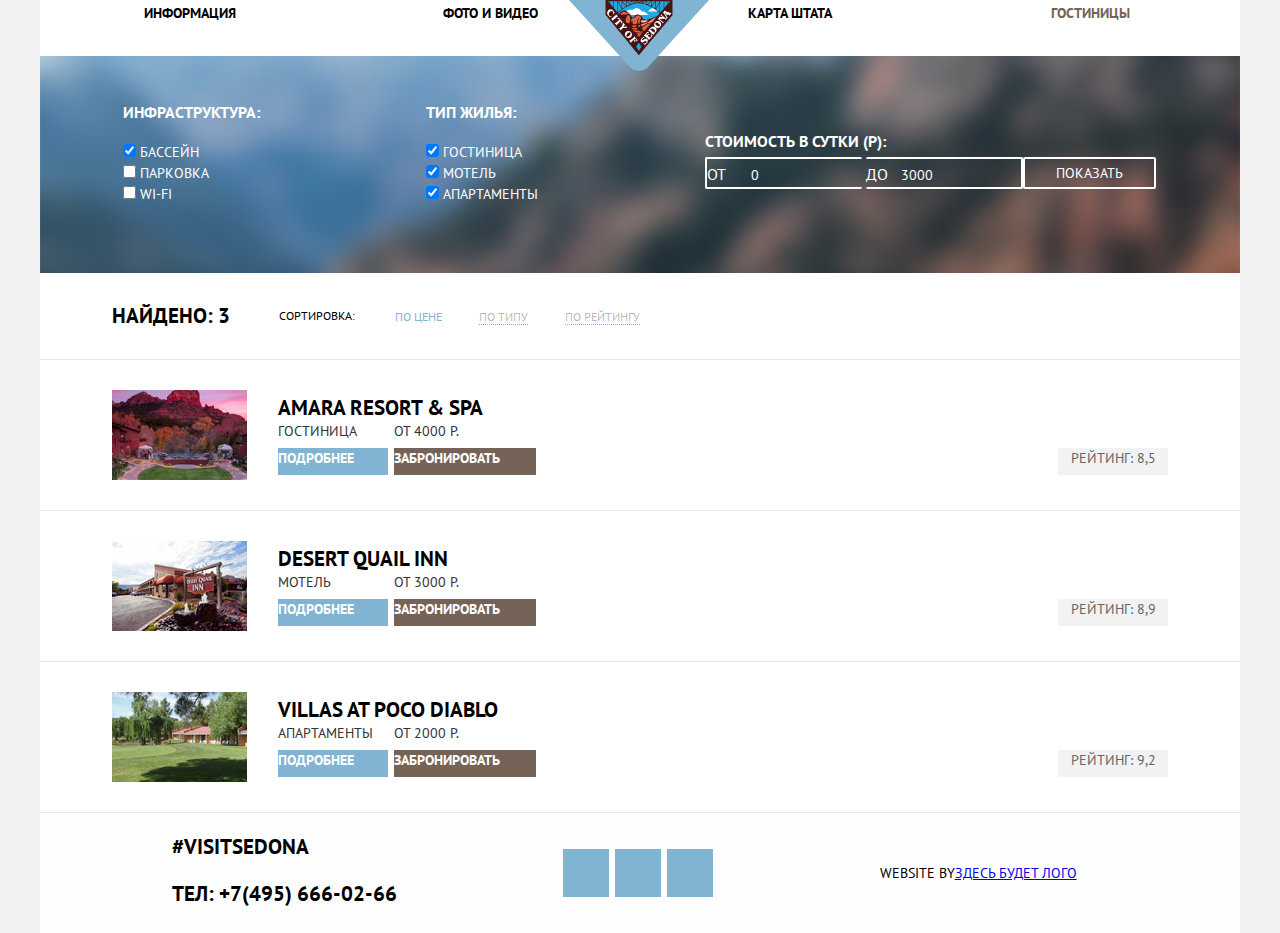
==== commit bfb8afeb: "Начало построения сетки" ====
--- a/hotels.html
+++ b/hotels.html
@@ -2,7 +2,7 @@
 <html lang="ru">
   <head>
     <meta charset="utf-8">
-    <link href="https://fonts.googleapis.com/css?family=PT+Sans&display=swap" rel="stylesheet">
+    <link href="https://fonts.googleapis.com/css?family=PT+Sans:400,700&display=swap" rel="stylesheet">
     <title>HTML Academy: Седона</title>
     <link href="css/normalize.css" rel="stylesheet">
     <link href="css/styles.css" rel="stylesheet">
@@ -16,7 +16,7 @@
           <li class="header-nav-item"><a href="#" class="header-nav-link">Информация</a></li>
           <li class="header-nav-item"><a href="#" class="header-nav-link">Фото и видео</a></li>
           <li class="header-nav-item"><a href="#" class="header-nav-link">Карта штата</a></li>
-          <li class="header-nav-item"><a class="header-nav-link">Гостиницы</a></li>
+          <li class="header-nav-item"><a class="header-nav-link current">Гостиницы</a></li>
         </ul>
       </nav>
      </header>
@@ -25,10 +25,10 @@
      <main>
       <!-- Блок 1: Параметры гостиницы -->
       <section>
-        <h2 class="visual-hidden">Фильтрация гостиниц</h2>
-        <form action="https://echo.htmlacademy.ru" method="get">
+        <h2 class="visually-hidden">Фильтрация гостиниц</h2>
+        <form class="filter-container" action="https://echo.htmlacademy.ru" method="get">
           <fieldset>
-            <legend>Инфраструктура:</legend>
+            <legend class="filter-legend">Инфраструктура:</legend>
             <ul class="filter-list">
               <li>
                 <input  type="checkbox" name="pool" id="filter-infra-pool" checked>
@@ -45,7 +45,7 @@
             </ul>
           </fieldset>
           <fieldset>
-            <legend>Тип жилья:</legend>
+            <legend class="filter-legend">Тип жилья:</legend>
             <ul class="filter-list">
               <li>
                 <input type="checkbox" name="hotel" id="filter-type-hotel" checked>
@@ -62,21 +62,21 @@
             </ul>
           </fieldset>
           <fieldset>
-            <legend>Стоимость в сутки (р):</legend>
-            <div>
-              <div>
-                <label for="from">От</label>
-                <input id="from" type="text" name="cost-min" placeholder="0">
-              </div>
-              <div>
-                <label for="to">До</label>
-                <input id="to" type="text" name="cost-max" placeholder="3000">
+            <legend class="filter-legend">Стоимость в сутки (р):</legend>
+              <div class="filter-price">
+                <div class="filter-price-from">
+                  <label class="filter-legend-label" for="from">От</label>
+                  <input class="filter-input filter-price-value" id="from" type="text" name="cost-min" placeholder="0">
+                </div>
+                <div class="filter-price-to">
+                  <label class="filter-legend-label" for="to">До</label>
+                  <input class="filter-input filter-price-value" id="to" type="text" name="cost-max" placeholder="3000">
+                </div>
               </div>
               <!-- <div> Здесь будет слайдер
                 <input id="cost-range" type="range" class="cost-range-slider" min="0" max="3000" step="1" value="2500">
               </div> -->
-            </div>
-            <button type="submit">Показать</button>
+            <button class="filter-button" type="submit">Показать</button>
           </fieldset>
         </form>
       </section>
@@ -89,9 +89,9 @@
         </div>
         <p class="hotel-result-sort">Сортировка:</p>
         <div>
-          <a href="#" class="hotel-result-link">По цене</a>
-          <a href="#" class="hotel-result-link">По типу</a>
-          <a href="#" class="hotel-result-link">По рейтингу</a>
+          <a href="#" class="hotel-result-link current">По цене</a>
+          <a href="#" class="hotel-result-link left">По типу</a>
+          <a href="#" class="hotel-result-link left">По рейтингу</a>
         </div>
         <div>
           <a href="#" class="hotel-result-asc" aria-label="Сортировка по возрастанию" title="По возрастанию"></a>
@@ -104,41 +104,65 @@
         <ul class="hotel-list">
           <li class="hotel-item">
             <img src="img/content/hotels/amara-resort-spa.jpg" width="135" height="90" alt="Amara Resort & Spa">
-            <a href="#" class="hotel-title">Amara Resort & Spa</a>
-            <p>Гостиница</p>
-            <p>От 4000 р.</p>
-            <a href="#" class="hotel-details">Подробнее</a>
-            <a href="#" class="hotel-reservation">Забронировать</a>
-            <span class="visually-hidden">4 звезды</span>
-            <span class="hotel-ratio">Рейтинг: 8,5</span>
+            <div class="hotel-item-info">
+              <div>
+                <a href="#" class="hotel-title">Amara Resort & Spa</a>
+                <span class="visually-hidden hotel-stars">4 звезды</span>
+              </div>
+              <div class="hotel-item-container">
+                <p class="type">Гостиница</p>
+                <p class="price">От 4000 р.</p>
+              </div>
+              <div class="hotel-item-container">
+                <a href="#" class="hotel-details">Подробнее</a>
+                <a href="#" class="hotel-reservation">Забронировать</a>
+                <span class="hotel-ratio">Рейтинг: 8,5</span>
+              </div>
+            </div>
           </li>
           <li class="hotel-item">
             <img src="img/content/hotels/desert-quail-inn.jpg" width="135" height="90" alt="Desert Quail Inn">
-            <a href="#" class="hotel-title">Desert Quail Inn</a>
-            <p>Мотель</p>
-            <p>От 3000 р.</p>
-            <a href="#" class="hotel-details">Подробнее</a>
-            <a href="#" class="hotel-reservation">Забронировать</a>
-            <span class="visually-hidden">3 звезды</span>
-            <span class="hotel-ratio">Рейтинг: 8,9</span>
+            <div class="hotel-item-info">
+              <div>
+                <a href="#" class="hotel-title">Desert Quail Inn</a>
+                <span class="visually-hidden hotel-stars">3 звезды</span>
+              </div>
+              <div class="hotel-item-container">
+                <p class="type">Мотель</p>
+                <p class="price">От 3000 р.</p>
+              </div>
+              <div class="hotel-item-container">
+                <a href="#" class="hotel-details">Подробнее</a>
+                <a href="#" class="hotel-reservation">Забронировать</a>
+                <span class="hotel-ratio">Рейтинг: 8,9</span>
+              </div>
+            </div>
           </li>
           <li class="hotel-item">
             <img src="img/content/hotels/villas-at-poco-diablo.jpg" width="135" height="90" alt="Villas at Poco Diablo">
-            <a href="#" class="hotel-title">Villas at Poco Diablo</a>
-            <p>Апартаменты</p>
-            <p>От 2000 р.</p>
-            <a href="#" class="hotel-details">Подробнее</a>
-            <a href="#" class="hotel-reservation">Забронировать</a>
-            <span class="visually-hidden">2 звезды</span>
-            <span class="hotel-ratio">Рейтинг: 9,2</span>
+            <div class="hotel-item-info">
+              <div>
+                <a href="#" class="hotel-title">Villas at Poco Diablo</a>
+                <span class="visually-hidden hotel-stars">2 звезды</span>
+              </div>
+              <div class="hotel-item-container">
+                <p class="type">Апартаменты</p>
+                <p class="price">От 2000 р.</p>
+              </div>
+              <div class="hotel-item-container">
+                <a href="#" class="hotel-details">Подробнее</a>
+                <a href="#" class="hotel-reservation">Забронировать</a>
+                <span class="hotel-ratio">Рейтинг: 9,2</span>
+              </div>
+            </div>
           </li>
         </ul>
       </section>
     </main>
 
     <!-- "Подвал" -->
-    <footer class="footer-back">
-      <div>
+    <footer class="footer-container">
+      <div class="footer-contact">
         <p class="footer-hashtag">#VisitSedona</p>
         <a class="footer-phone" href="tel:+74956660266">Тел: +7(495) 666-02-66</a>
       </div>
@@ -147,8 +171,10 @@
         <a href="https://www.facebook.com/VisitSedona" class="footer-icon-social" aria-label="Facebook" title="Facebook"></a>
         <a href="https://www.youtube.com/user/SedonaAZ1" class="footer-icon-social" aria-label="Youtube" title="Youtube"></a>
       </span>
-      <p class="footer-by-text">Website by</p>
-      <a href="https://htmlacademy.ru/intensive/htmlcss" class="footer-by-logo" aria-label="HTML Academy">здесь будет лого</a>
+      <div class="footer-by">
+        <p class="footer-by-text">Website by</p>
+        <a href="https://htmlacademy.ru/intensive/htmlcss" class="footer-by-logo" aria-label="HTML Academy">здесь будет лого</a>
+      </div>
     </footer>
   </body>
 </html>
--- a/css/styles.css
+++ b/css/styles.css
@@ -1,7 +1,16 @@
+html {
+  box-sizing: border-box;
+}
+
+*,
+*::after,
+*::before {
+    box-sizing: inherit;
+}
+
 body {
   margin: 0;
   padding: 0;
-  width: 1280px;
 
   font-family: "PT Sans", Arial, sans-serif;
   font-size: 14px;
@@ -25,10 +34,16 @@
   overflow: hidden;
 }
 
+.header-logo-index {
+  position: absolute;
+  top: 0;
+  left: 529px;
+}
+
 .header-logo {
   position: absolute;
   top: 0;
-  left: 569px;
+  left: 529px;
 }
 
 /* Не нашел, как должен вести себя логотип при выделении/клике. Пока сделал так */
@@ -44,51 +59,72 @@
 
 /* Навигация */
 .header-nav {
-  height: 56px;
-
+  position: relative;
+  margin: auto;
+  width: 1200px;
   background-color: #ffffff;
 }
 
 .header-nav-list {
   display: flex;
+  margin: 0;
+  padding: 0;
   list-style: none;
 }
 
 .header-nav-item {
   width: 239px;
-  text-align: left;
-  vertical-align: middle;
-}
-
-.header-nav-item a {
-  display: block;
+  height: 56px;
+  margin: auto;
+  text-align: center;
+}
+
+.header-nav-link {
   line-height: 26px;
   font-weight: bold;
   color: #000000;
   text-decoration: none;
 }
 
-.header-nav-item a:hover,
-.header-nav-item a:focus {
+.header-nav-link:hover,
+.header-nav-link:focus {
     color: #81b3d2;
     outline: none;
 }
 
-.header-nav-item a:active {
+.header-nav-link:active {
     color: rgba(0, 0, 0, 0.3);
+}
+
+.header-nav-link.current,
+.header-nav-link.current:hover,
+.header-nav-link.current:active {
+  color: #766357;
 }
 
 /* Приветствие */
 .welcome-banner {
+  margin: auto;
+  padding: 0;
+  width: 1200px;
+
   background-color: #81b3d2;
   background-image:
     url("../img/welcome/intro-mask.svg"),
     url("../img/background/background-photo.jpg");
   background-size: 1200px 59px, 1200px 773px;
+  background-position: bottom center, top center;
   background-repeat: no-repeat;
 }
 
+.welcome-img-center {
+  display: flex;
+  flex-wrap: wrap;
+  margin: auto;
+}
+
 .welcome-block {
+  margin: auto;
   width: 1200px;
   height: 216px;
 
@@ -96,6 +132,7 @@
 }
 
 .welcome-block h2 {
+  margin: auto;
   width: 440px;
   height: 48px;
 
@@ -114,6 +151,12 @@
 
 /* Причины */
 .reason-list {
+  display: flex;
+  flex-wrap: wrap;
+  width: 1200px;
+  margin: auto;
+  padding: 0;
+
   list-style: none;
 }
 
@@ -122,20 +165,27 @@
 }
 
 .reason-item h2 {
+  margin: 0;
+  /* временно */
+  padding-top: 50px;
   font-size: 21px;
   font-weight: bold;
   line-height: 21px;
 }
 
-.reason-item:nth-child(1),
-.reason-item:nth-child(2) {
+.reason-item-blue {
+  width: 400px;
+  height: 256px;
+
   color: #ffffff;
   background-color: #81b3d2;
 }
 
-.reason-item:nth-child(3),
-.reason-item:nth-child(4),
-.reason-item:nth-child(5) {
+.reason-item-container {
+  display: flex;
+}
+
+.reason-item-grey {
   display: inline-block;
   width: 400px;
   height: 256px;
@@ -143,18 +193,29 @@
   background-color: #eeeeee;
 }
 
-.reason-item:nth-child(3) p,
-.reason-item:nth-child(4) p,
-.reason-item:nth-child(5) p {
+.reason-item-grey p {
   color: #333333;
+}
+
+.reason-picture-right {
+  margin-right: 0;
+}
+
+.reason-picture-left {
+  margin-left: 0;
 }
 
 /* Доп. преимущества причин */
 .reason-feature-list{
+  display: flex;
+  padding: 0;
+
   list-style: none;
 }
 
 .reason-feature-item {
+  width: 400px;
+
   background-color: #ffffff;
 }
 
@@ -169,6 +230,10 @@
 .reason-feature-item p {
   text-align: center;
   color: #333333;
+}
+
+.srt1 {
+  margin-left: 73px;
 }
 
 .reason-housing-icon {
@@ -186,15 +251,27 @@
   background-repeat: no-repeat;
 }
 
+
+/* .search-container {
+} */
+
 /* Предусловия формы поиска */
 .search-preconditions {
+  margin: auto;
+
   width: 1200px;
   height: 290px;
 
+  text-align: center;
   background-color: #ffffff;
 }
 
 .search-preconditions h2 {
+  /* временно */
+  margin-top: 0;
+  margin-bottom: 24px;
+  padding-top: 50px;
+
   font-size: 30px;
   font-weight: bold;
   line-height: 36px;
@@ -202,6 +279,9 @@
 }
 
 .search-preconditions p {
+  /* временно */
+  margin-top: 0;
+  margin-bottom: 47px;
 
   line-height: 24px;
   text-align: center;
@@ -209,9 +289,10 @@
 }
 
 /* Кнопка отображения формы поиска */
-.search-form-button {
+.search-form-display {
   width: 568px;
   height: 86px;
+  margin-bottom: 0;
 
   font-size: 21px;
   font-weight: bold;
@@ -223,19 +304,26 @@
   border: none;
 }
 
-.search-form-button:hover,
-.search-form-button:focus {
+.search-form-display:hover,
+.search-form-display:focus {
   background-color: #604e43;
   outline: none;
 }
 
-.search-form-button:active {
+.search-form-display:active {
   color: rgba(255, 255, 255, 0.3);
   background-color: #503e33;
 }
 
-/* Фон формы поиска */
-.search-form-back {
+/* Форма поиска */
+.search-form-container {
+  position: absolute;
+  display: flex;
+  flex-wrap: wrap;
+  margin: auto;
+  left: 50%;
+  transform: translateX(-50%);
+
   width: 568px;
   height: 395px;
 
@@ -262,6 +350,7 @@
   color: #000000;
 
   background-color: #f2f2f2;
+  border: none;
 }
 
 .search-form-date:hover,
@@ -274,18 +363,24 @@
   background-color: #ffffff
 }
 
+.search-form-date::placeholder {
+  color: #000000;
+  text-transform: uppercase;
+}
 
 /* Поля ввода количества гостей */
 .search-form-guests {
   width: 38px;
   height: 38px;
+  padding: 0;
 
   font-size: 14px;
   font-weight: bold;
-  text-align: left;
+  text-align: center;
   color: #000000;
 
   background-color: #f2f2f2;
+  border: none;
 }
 
 .search-form-guests:hover,
@@ -298,6 +393,38 @@
   background-color: #ffffff
 }
 
+.search-form-guests::placeholder {
+  color: #000000;
+  text-align: center;
+}
+
+/* возможно позже объединить в один класс */
+.search-form-arrival {
+  margin: auto;
+  align-self: auto;
+}
+
+.search-form-departure {
+  margin: auto;
+  align-self: auto;
+}
+
+.search-form-people {
+  margin: auto;
+  align-self: auto;
+}
+
+.search-form-children {
+  display: flex;
+  margin: auto;
+  align-items: center;
+}
+
+.search-form-adults {
+  display: flex;
+  margin: auto;
+  align-items: center;
+}
 
 /* Иконка календаря */
 .search-button-calendar {
@@ -309,6 +436,8 @@
 
 .search-button-calendar {
   fill: #cacaca;
+
+  border: none;
 }
 
 .search-button-calendar:hover,
@@ -323,10 +452,14 @@
 
 /* Иконка плюса */
 .search-button-plus {
+  margin: 0;
+  padding: 0;
+
   width: 38px;
   height: 38px;
 
   fill: #cacaca;
+  border: none;
 }
 
 .search-button-plus:hover,
@@ -345,6 +478,7 @@
   height: 38px;
 
   fill: #cacaca;
+  border: none;
 }
 
 .search-button-minus:hover,
@@ -362,6 +496,9 @@
   width: 458px;
   height: 58px;
 
+  margin-left: auto;
+  margin-right: auto;
+
   font-size: 21px;
   font-weight: bold;
   line-height: 26px;
@@ -384,24 +521,134 @@
 }
 
 /* Карта */
-/* .map {
-
-}
-
-.map-link {
-
-}
-
-.map-picture {
-
-}
-*/
-
-
-.filter-list{
+.map {
+  display: flex;
+  margin: auto;
+
+  background-color: #eeeeee;
+}
+
+/* .map-picture {
+  display: flex;
+  margin: auto;
+} */
+
+
+.filter-container {
+  display: flex;
+  width: 1200px;
+  min-height: 217px;
+  margin: auto;
+  background-color: #669ec0;
+  background-image: url("../img/background/background-filter.jpg");
+  background-repeat: no-repeat;
+
+  background-size: 1200px 773px;
+  background-position: center;
+  background-repeat: no-repeat;
+}
+
+.filter-container fieldset {
+  display: flex;
+  margin: auto;
+  margin-left: 72px;
+
+  border: none;
+}
+
+/* .filter-price {
+  display: flex;
+  width: 314px;
+  height: 32px;
+} */
+
+
+.filter-price-from {
+  display: inline-block;
+  align-content: flex-end;
+  width: 157px;
+  height: 32px;
+  border-top: solid 2px #ffffff;
+  border-bottom: solid 2px #ffffff;
+  border-left: solid 2px #ffffff;
+  border-radius: 2px;
+}
+
+
+.filter-price-to {
+  display: inline-block;
+  width: 157px;
+  height: 32px;
+  border-top: solid 2px #ffffff;
+  border-bottom: solid 2px #ffffff;
+  border-right: solid 2px #ffffff;
+  border-radius: 2px;
+}
+
+.filter-price-value {
+  width: 50px;
+  margin: 0;
+}
+
+.filter-legend {
+  font-size: 16px;
+  font-weight: bold;
+  text-align: left;
+  color: #ffffff;
+}
+
+.filter-legend-label {
+  font-size: 16px;
+  color: #ffffff;
+}
+
+.filter-input {
+  height: 32px;
+
+  font-size: 14px;
+  text-align: center;
+  color: #ffffff;
+
+  border: none;
+  background-color: transparent;
+}
+
+.filter-input::placeholder {
+  color: #ffffff;
+}
+
+.filter-list {
+  padding: 0;
   list-style-type: none;
 }
 
+.filter-list label {
+  text-align: left;
+  color: #ffffff;
+}
+
+.filter-button {
+  width: 133px;
+  height: 32px;
+
+  text-transform: uppercase;
+  color: #ffffff;
+
+  background-color: transparent;
+  border: solid 2px #ffffff;
+  border-radius: 2px;
+}
+
+.filter-button:hover,
+.filter-button:focus {
+
+  color: #000000;
+
+  border: solid 2px #ffffff;
+  background-color: #ffffff;
+  outline: none;
+}
+
 /* Слайдер с друмя точками */
 
 /* .cost-range-slider {
@@ -411,10 +658,16 @@
 /* Заканчиваются стили слайдера */
 
 .hotel-result {
+  display: flex;
+  align-items: center;
+  min-height: 86px;
+  margin: auto;
+  width: 1200px;
   background-color: #ffffff;
 }
 
 .hotel-result-count {
+  padding-left: 72px;
   font-size: 21px;
   font-weight: bold;
   line-height: 26px;
@@ -423,6 +676,8 @@
 }
 
 .hotel-result-sort {
+  padding-left: 49px;
+  margin-right: 40px;
   font-size: 12px;
   line-height: 18px;
   text-align: left;
@@ -439,34 +694,72 @@
   border-bottom: 1px dotted #81b3d2;
 }
 
-.hotel-result-link:hover {
+.hotel-result-link:hover,
+.hotel-result-link:focus {
   color: #81b3d2;
   border-bottom: 1px dotted #81b3d2;
-}
-
-.hotel-result-link:focus {
+  outline: none;
+}
+
+.hotel-result-link:active {
+  color: #000000;
+  border-bottom: none;
+}
+
+.hotel-result-link.current {
   color: #81b3d2;
   border-bottom: none;
-  outline: none;
-}
-
-.hotel-result-link:active {
-  color: #000000;
-  border-bottom: none;
+}
+
+.hotel-result-link.left {
+  margin-left: 33px;
 }
 
 /* Гостиницы */
 .hotel-list {
+  width: 1200px;
+  margin: auto;
+  padding: 0;
+  border-bottom: solid  1px #E6E6E6;
   list-style-type: none;
 }
 
 .hotel-item {
+  display: flex;
+  align-items: center;
+
+  min-height: 151px;
+  padding-left: 72px;
+
   background-color: #ffffff;
+  border-top: solid  1px #E6E6E6;
+}
+
+.hotel-item-info {
+  padding-left: 31px;
+}
+
+.hotel-item-container {
+  display: flex;
 }
 
 .hotel-list p {
+  margin: 0;
+  padding: 0;
+
   text-align: left;
   color: #333333;
+}
+
+.hotel-list .type {
+  width: 110px;
+  height: 27px;
+}
+
+.hotel-list .price {
+  width: 142px;
+  height: 27px;
+  padding-left: 6px;
 }
 
 .hotel-title {
@@ -490,7 +783,6 @@
 
 /* Запрос подробностей о гостинице */
 .hotel-details {
-  display: inline-block;
   width: 110px;
   height: 27px;
 
@@ -516,9 +808,9 @@
 
 /* Резервирование гостиницы */
 .hotel-reservation {
-  display: inline-block;
   width: 142px;
   height: 27px;
+  margin-left: 6px;
 
   font-weight: bold;
   /* если не будет способа сместить текст на центр, сохранив выравнивание по центру из макета, то придется обернуть <a> в <div>/<span>, перевесить класс на него, выделив часть правил в новое: ".hotel-reservation a {}"*/
@@ -540,8 +832,13 @@
   background-color: #503e33;
 }
 
+/* использовать для оформления звезд */
+/* .hotel-stars {
+
+} */
+
 .hotel-ratio {
-  display: inline-block;
+  margin-left: 522px;
   width: 110px;
   height: 27px;
 
@@ -553,26 +850,31 @@
 
 
 /* Подвал */
-.footer-back {
+.footer-container {
+  display: flex;
+  flex-wrap: wrap;
+  margin: auto;
   width: 1200px;
   height: 120px;
 
   background-color: rgba(255, 255, 255, 0.9);
 }
 
- /* .footer-icon-block {
-
-} */
+.footer-contact {
+  margin-left: 132px;
+}
 
 /* Хэштег */
 
 .footer-hashtag {
+  /* margin: 36px 0 0 0; */
   font-size: 21px;
   font-weight: bold;
   line-height: 26px;
 }
 
 .footer-phone {
+  /* margin: 0 0 32px 0; */
   font-size: 21px;
   font-weight: bold;
   line-height: 26px;
@@ -592,13 +894,16 @@
 }
 
 /* Блок иконок соц. сетей */
- /* .footer-icon-block {
-
-} */
+.footer-icon-block {
+  display: flex;
+  align-items: center;
+  margin: auto;
+}
 
 /* Иконки соц. сетей */
 .footer-icon-social {
   display: inline-flex;
+  margin: 3px;
   width: 46px;
   height: 48px;
   background-color: #81b3d2;
@@ -617,6 +922,12 @@
   opacity: 0.3;
 }
 
+.footer-by {
+  display: flex;
+  align-items: center;
+  margin-right: auto;
+}
+
 /* Текст разработчика */
 .footer-by-text {
   font-size: 14px;
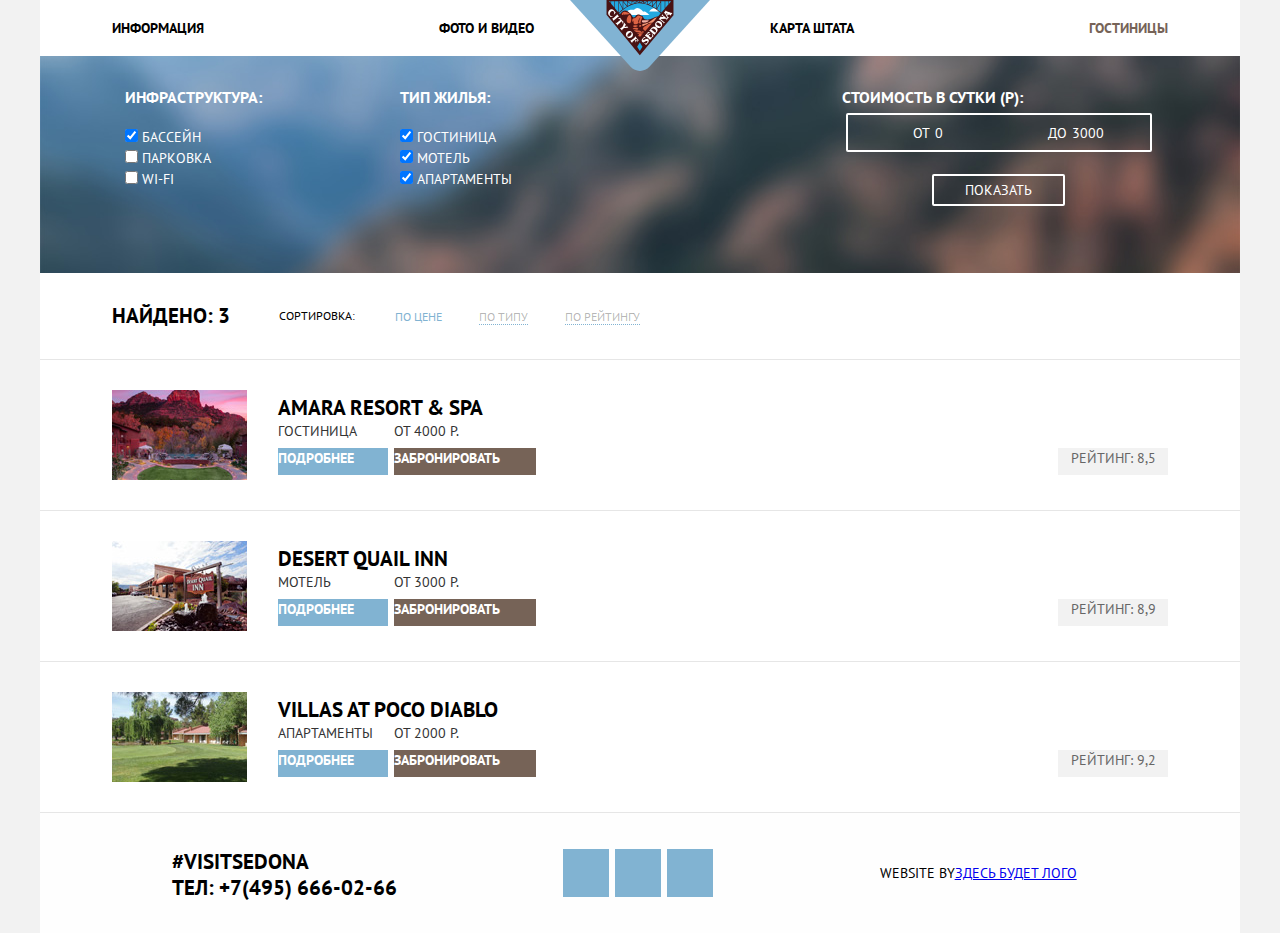
==== commit d80f4395: "Продолжение построения сетки" ====
--- a/hotels.html
+++ b/hotels.html
@@ -7,7 +7,7 @@
     <link href="css/normalize.css" rel="stylesheet">
     <link href="css/styles.css" rel="stylesheet">
   </head>
-  <body>
+  <body class="body-container">
     <!-- "Шапка сайта": навигация и логотип города -->
     <header>
       <nav class="header-nav">
@@ -22,66 +22,64 @@
      </header>
 
      <!-- Основное содержимое -->
-     <main>
-      <!-- Блок 1: Параметры гостиницы -->
+     <main class="main-container">
+      <!-- Блок 1: Параметры фильтрации гостиниц -->
       <section>
         <h2 class="visually-hidden">Фильтрация гостиниц</h2>
         <form class="filter-container" action="https://echo.htmlacademy.ru" method="get">
-          <fieldset>
-            <legend class="filter-legend">Инфраструктура:</legend>
-            <ul class="filter-list">
-              <li>
-                <input  type="checkbox" name="pool" id="filter-infra-pool" checked>
-                <label for="filter-infra-pool">Бассейн</label>
-              </li>
-              <li>
-                <input type="checkbox" name="parking" id="filter-infra-parking">
-                <label for="filter-infra-parking">Парковка</label>
-              </li>
-              <li>
-                <input type="checkbox" name="wifi" id="filter-infra-wifi">
-                <label for="filter-infra-wifi">Wi-Fi</label>
-              </li>
-            </ul>
-          </fieldset>
-          <fieldset>
-            <legend class="filter-legend">Тип жилья:</legend>
-            <ul class="filter-list">
-              <li>
-                <input type="checkbox" name="hotel" id="filter-type-hotel" checked>
-                <label for="filter-type-hotel">Гостиница</label>
-              </li>
-              <li>
-                <input type="checkbox" name="motel" id="filter-type-motel" checked>
-                <label for="filter-type-motel">Мотель</label>
-              </li>
-              <li>
-                <input type="checkbox" name="apartment" id="filter-type-apartment" checked>
-                <label for="filter-type-apartment">Апартаменты</label>
-              </li>
-            </ul>
-          </fieldset>
-          <fieldset>
-            <legend class="filter-legend">Стоимость в сутки (р):</legend>
+          <div class="filter-parameters">
+            <fieldset class="fieldset-parameters">
+              <legend class="filter-legend">Инфраструктура:</legend>
+              <ul class="filter-list">
+                <li>
+                  <input type="checkbox" name="pool" id="filter-infra-pool" checked>
+                  <label for="filter-infra-pool">Бассейн</label>
+                </li>
+                <li>
+                  <input type="checkbox" name="parking" id="filter-infra-parking">
+                  <label for="filter-infra-parking">Парковка</label>
+                </li>
+                <li>
+                  <input type="checkbox" name="wifi" id="filter-infra-wifi">
+                  <label for="filter-infra-wifi">Wi-Fi</label>
+                </li>
+              </ul>
+            </fieldset>
+            <fieldset class="fieldset-parameters">
+              <legend class="filter-legend">Тип жилья:</legend>
+              <ul class="filter-list">
+                <li>
+                  <input type="checkbox" name="hotel" id="filter-type-hotel" checked>
+                  <label for="filter-type-hotel">Гостиница</label>
+                </li>
+                <li>
+                  <input type="checkbox" name="motel" id="filter-type-motel" checked>
+                  <label for="filter-type-motel">Мотель</label>
+                </li>
+                <li>
+                  <input type="checkbox" name="apartment" id="filter-type-apartment" checked>
+                  <label for="filter-type-apartment">Апартаменты</label>
+                </li>
+              </ul>
+            </fieldset>
+          </div>
+          <fieldset class="fieldset-price">
+              <legend class="filter-legend">Стоимость в сутки (р):</legend>
               <div class="filter-price">
-                <div class="filter-price-from">
-                  <label class="filter-legend-label" for="from">От</label>
-                  <input class="filter-input filter-price-value" id="from" type="text" name="cost-min" placeholder="0">
+                <div class="inputs-price">
+                  <label>От<input class="filter-input" type="text" value="0" name="filter-price-min"></label>
+                  <label>До<input class="filter-input" type="text" value="3000" name="filter-price-max"></label>
                 </div>
-                <div class="filter-price-to">
-                  <label class="filter-legend-label" for="to">До</label>
-                  <input class="filter-input filter-price-value" id="to" type="text" name="cost-max" placeholder="3000">
-                </div>
-              </div>
-              <!-- <div> Здесь будет слайдер
-                <input id="cost-range" type="range" class="cost-range-slider" min="0" max="3000" step="1" value="2500">
-              </div> -->
-            <button class="filter-button" type="submit">Показать</button>
+                <!-- <div> Здесь будет слайдер
+                  <input id="cost-range" type="range" class="cost-range-slider" min="0" max="3000" step="1" value="2500">
+                </div> -->
+                <button class="filter-button" type="submit">Показать</button>
+            </div>
           </fieldset>
         </form>
       </section>
 
-      <!-- Блок 2: Результаты поиска гостиниц -->
+      <!-- Блок 2: Блок управления результатами фильтрации > -->
       <section class="hotel-result">
         <h2 class="visually-hidden">Гостиницы</h2>
         <div class="hotel-result-count">
@@ -99,6 +97,7 @@
         </div>
       </section>
 
+      <!-- Блок 3: Результаты фильтрации гостиниц -->
       <section>
         <h2 class="visually-hidden">Результаты поиска</h2>
         <ul class="hotel-list">
--- a/css/styles.css
+++ b/css/styles.css
@@ -1,3 +1,6 @@
+/* ----------------------------------------------------------- */
+/* Общие стили для всех страниц*/
+/* ----------------------------------------------------------- */
 html {
   box-sizing: border-box;
 }
@@ -9,9 +12,6 @@
 }
 
 body {
-  margin: 0;
-  padding: 0;
-
   font-family: "PT Sans", Arial, sans-serif;
   font-size: 14px;
   line-height: 21px;
@@ -19,6 +19,15 @@
   text-transform: uppercase;
 
   background-color: #f2f2f2;
+}
+
+.body-container {
+  display: flex;
+  flex-direction: column;
+  justify-content: center;
+  margin: 0 auto;
+  width: 1200px;
+  padding-top: 0px;
 }
 
 .visually-hidden {
@@ -34,49 +43,39 @@
   overflow: hidden;
 }
 
-.header-logo-index {
-  position: absolute;
-  top: 0;
-  left: 529px;
-}
-
-.header-logo {
-  position: absolute;
-  top: 0;
-  left: 529px;
-}
-
-/* Не нашел, как должен вести себя логотип при выделении/клике. Пока сделал так */
-.header-logo:hover,
-.header-logo:focus {
-  opacity: 0.8;
-  outline: none;
-}
-
-.header-logo:active {
-  opacity: 0.5;
-}
-
-/* Навигация */
+
+/* ----------------------------------------------------------- */
+/* Логотип и навигация */
+/* ----------------------------------------------------------- */
 .header-nav {
-  position: relative;
-  margin: auto;
-  width: 1200px;
   background-color: #ffffff;
 }
 
 .header-nav-list {
   display: flex;
+  justify-content: space-between;
+
   margin: 0;
-  padding: 0;
+  padding-right: 72px;
+  padding-left: 72px;
+
+  min-height: 56px;
+
   list-style: none;
 }
 
 .header-nav-item {
-  width: 239px;
-  height: 56px;
-  margin: auto;
-  text-align: center;
+  align-self: center;
+}
+
+.header-nav-item:nth-child(1),
+.header-nav-item:nth-child(2) {
+  text-align: left;
+}
+
+.header-nav-item:nth-child(3),
+.header-nav-item:nth-child(4) {
+  text-align: right;
 }
 
 .header-nav-link {
@@ -102,37 +101,189 @@
   color: #766357;
 }
 
-/* Приветствие */
+/* Логотип для INDEX.HTML */
+.header-logo-index {
+  position: absolute;
+  top: 0;
+  left: 50%;
+  transform: translate(-50%, 0);
+  z-index: 1;
+}
+
+/* Логотип для остальных страниц */
+.header-logo {
+  position: absolute;
+  top: 0;
+  left: 50%;
+  transform: translate(-50%, 0);
+  z-index: 1;
+}
+
+.header-logo:hover,
+.header-logo:focus {
+  opacity: 0.8;
+  outline: none;
+}
+
+.header-logo:active {
+  opacity: 0.5;
+}
+
+
+/* ----------------------------------------------------------- */
+/* Контейнер главной части */
+/* ----------------------------------------------------------- */
+.main-container {
+  display: flex;
+  flex-direction: column;
+  justify-content: space-between;
+}
+
+
+/* ----------------------------------------------------------- */
+/* "Подвал" */
+/* ----------------------------------------------------------- */
+.footer-container {
+  display: flex;
+  width: 100%;
+  height: 120px;
+  justify-content: space-between;
+  align-content: space-between;
+
+  background-color: rgba(255, 255, 255, 0.9);
+}
+
+.footer-contact {
+  display: flex;
+  flex-direction: column;
+  margin-left: 132px;
+}
+
+.footer-hashtag {
+  margin: 0;
+  padding-top: 36px;
+  font-size: 21px;
+  font-weight: bold;
+  line-height: 26px;
+}
+
+.footer-phone {
+  padding-bottom: 32px;
+  font-size: 21px;
+  font-weight: bold;
+  line-height: 26px;
+  color: #000000;
+  text-decoration: none;
+}
+
+.footer-phone:hover,
+.footer-phone:focus {
+  color: #81b3d2;
+  outline: none;
+}
+
+.footer-phone:active {
+  color: rgba(0, 0, 0, 0.3);
+}
+
+.footer-icon-block {
+  display: flex;
+  align-items: center;
+  margin: auto;
+}
+
+.footer-icon-social {
+  display: flex;
+  margin: 3px;
+  width: 46px;
+  height: 48px;
+  background-color: #81b3d2;
+  align-content: center;
+  justify-content: center;
+}
+
+.footer-icon-social:hover,
+.footer-icon-social:focus {
+  background-color: #669ec0;
+  outline: none;
+}
+
+.footer-icon-social:active {
+  background-color: #5496bd;
+  opacity: 0.3;
+}
+
+.footer-by {
+  display: flex;
+  align-items: center;
+  margin-right: auto;
+}
+
+/* Текст разработчика */
+.footer-by-text {
+  font-size: 14px;
+  font-weight: normal;
+  line-height: 26px;
+}
+
+/* Лого разработчика */
+.footer-by-logo {
+  fill: #000000
+}
+
+.footer-by-logo:hover,
+.footer-by-logo:focus {
+  fill: #81b3d2;
+  outline: none;
+}
+
+.footer-by-logo:active {
+  fill: #bdbbbc;
+}
+
+
+/* ----------------------------------------------------------- */
+/* Страница INDEX.HTML */
+/* ----------------------------------------------------------- */
+/* ----------------------------------------------------------- */
+/* Блок 1: Приветствие */
+/* ----------------------------------------------------------- */
+.welcome-container {
+  background-color: #ffffff;
+}
+
 .welcome-banner {
-  margin: auto;
-  padding: 0;
-  width: 1200px;
+  position: relative;
+
+  display: flex;
 
   background-color: #81b3d2;
   background-image:
     url("../img/welcome/intro-mask.svg"),
     url("../img/background/background-photo.jpg");
   background-size: 1200px 59px, 1200px 773px;
-  background-position: bottom center, top center;
+  background-position: left 0 bottom -2px, 0 -20px;
   background-repeat: no-repeat;
 }
 
-.welcome-img-center {
-  display: flex;
-  flex-wrap: wrap;
-  margin: auto;
+.welcome-banner img {
+  margin-top: 132px;
+  margin-right: auto;
+  margin-bottom: 79px;
+  margin-left: auto;
 }
 
 .welcome-block {
-  margin: auto;
-  width: 1200px;
-  height: 216px;
-
-  background-color: #ffffff;
+  display: flex;
+  flex-direction: column;
+  min-height: 219px;
+  padding-top: 61px;
+  padding-bottom: 51px;
+  justify-content: space-around;
 }
 
 .welcome-block h2 {
-  margin: auto;
+  align-self: center;
   width: 440px;
   height: 48px;
 
@@ -149,77 +300,86 @@
   color: #333333;
 }
 
-/* Причины */
+
+/* ----------------------------------------------------------- */
+/* Блок 2: Причины-преимущества */
+/* ----------------------------------------------------------- */
 .reason-list {
   display: flex;
-  flex-wrap: wrap;
-  width: 1200px;
-  margin: auto;
+  flex-direction: column;
+  margin: 0 auto;
   padding: 0;
 
   list-style: none;
 }
 
 .reason-item {
+  width: 400px;
+  min-height: 256px;
+
   text-align: center;
 }
 
 .reason-item h2 {
-  margin: 0;
-  /* временно */
-  padding-top: 50px;
   font-size: 21px;
   font-weight: bold;
   line-height: 21px;
 }
 
+.reason-item-first {
+  display: flex;
+}
+
+.reason-item-second {
+  display: flex;
+  flex-direction: row-reverse;
+}
+
 .reason-item-blue {
-  width: 400px;
-  height: 256px;
-
   color: #ffffff;
   background-color: #81b3d2;
 }
 
-.reason-item-container {
-  display: flex;
+.reason-others-list {
+  display: flex;
+  flex-direction: row;
+  margin: 0 auto;
+  padding: 0;
+
+  list-style: none;
 }
 
 .reason-item-grey {
-  display: inline-block;
-  width: 400px;
-  height: 256px;
-  color: #000000;
   background-color: #eeeeee;
+  padding-top: 50px;
+  padding-bottom: 63px;
 }
 
 .reason-item-grey p {
   color: #333333;
 }
 
-.reason-picture-right {
-  margin-right: 0;
-}
-
-.reason-picture-left {
-  margin-left: 0;
-}
-
-/* Доп. преимущества причин */
+
 .reason-feature-list{
   display: flex;
+  flex-direction: row;
+  margin: 0 auto;
   padding: 0;
-
   list-style: none;
+  background-color: #ffffff;
 }
 
 .reason-feature-item {
   width: 400px;
-
-  background-color: #ffffff;
+  min-height: 330px;
+
+  text-align: center;
 }
 
 .reason-feature-item h3 {
+  margin: 0 auto;
+  padding-top: 164px;
+
   color: #000000;
   font-size: 21px;
   font-weight: bold;
@@ -228,46 +388,57 @@
 }
 
 .reason-feature-item p {
+  margin: 0 auto;
+  padding-top: 28px;
   text-align: center;
   color: #333333;
 }
 
-.srt1 {
-  margin-left: 73px;
+.reason-feature-item p:nth-child(1) {
+  width: 252px;
+}
+
+.reason-feature-item p:nth-child(2) {
+  width: 285px;
+}
+
+.reason-feature-item p:nth-child(3) {
+  width: 273px;
 }
 
 .reason-housing-icon {
   background-image: url("../img/icons/housing.svg");
   background-repeat: no-repeat;
+  background-position: center 60px;
 }
 
 .reason-food-icon {
   background-image: url("../img/icons/food.svg");
   background-repeat: no-repeat;
+  background-position: center 62px;
 }
 
 .reason-gift-icon {
   background-image: url("../img/icons/gift.svg");
   background-repeat: no-repeat;
-}
-
-
-/* .search-container {
-} */
-
+  background-position: center 64px;
+}
+
+
+/* ----------------------------------------------------------- */
+/* Блок 3: Поиск гостиницы */
+/* ----------------------------------------------------------- */
 /* Предусловия формы поиска */
 .search-preconditions {
-  margin: auto;
-
   width: 1200px;
   height: 290px;
 
   text-align: center;
+
   background-color: #ffffff;
 }
 
 .search-preconditions h2 {
-  /* временно */
   margin-top: 0;
   margin-bottom: 24px;
   padding-top: 50px;
@@ -279,7 +450,6 @@
 }
 
 .search-preconditions p {
-  /* временно */
   margin-top: 0;
   margin-bottom: 47px;
 
@@ -302,6 +472,7 @@
 
   background-color: #766357;
   border: none;
+  cursor: pointer;
 }
 
 .search-form-display:hover,
@@ -318,19 +489,63 @@
 /* Форма поиска */
 .search-form-container {
   position: absolute;
-  display: flex;
-  flex-wrap: wrap;
-  margin: auto;
+  z-index: 2;
   left: 50%;
   transform: translateX(-50%);
 
+  display: flex;
+  flex-direction: column;
+  justify-content: space-between;
+
+  padding: 55px;
+
   width: 568px;
   height: 395px;
 
   background-color: #ffffff;
 }
 
-/* Текст заголовков формы поиска */
+/* Контейнер полей ввода */
+.search-form-inputs {
+  display: flex;
+  flex-direction: column;
+  justify-content: space-between;
+}
+
+.inputs-date:nth-child(2) {
+  padding-top: 15px;
+}
+
+/* Контейнер указания даты */
+.inputs-date {
+  display: flex;
+  justify-content: space-between;
+  align-items: center;
+  padding-bottom: 15px;
+}
+
+/* Контейнер полей указания количества взрослых и детей */
+.inputs-people {
+  display: flex;
+  justify-content: space-between;
+  align-items: center;
+  padding-top: 15px;
+}
+
+/* Контейнер метки и изменения количества гостей */
+.inputs-people-label-and-count {
+  display: flex;
+  width: 226px;
+  justify-content: space-between;
+  align-items: center;
+}
+
+/* Контейнер изменения количеста гостей */
+.inputs-people-count {
+  display: flex;
+}
+
+/* Заголовки полей ввода */
 .search-form-label {
   font-size: 14px;
   font-weight: bold;
@@ -340,7 +555,7 @@
 }
 
 /* Поля ввода даты завезда/выезда */
-.search-form-date {
+.search-form-input-date {
   width: 346px;
   height: 38px;
 
@@ -348,31 +563,33 @@
   font-weight: bold;
   text-align: left;
   color: #000000;
+  padding-left: 12px;
 
   background-color: #f2f2f2;
   border: none;
 }
 
-.search-form-date:hover,
-.search-form-date:focus {
+.search-form-input-date:hover {
   background-color: #ebebeb;
   outline: none;
 }
 
-.search-form-date:active {
-  background-color: #ffffff
-}
-
-.search-form-date::placeholder {
+.search-form-input-date:focus,
+.search-form-input-date:active {
+  background-color: #ffffff;
+  border: solid 2px #e5e5e5;
+  outline: none;
+}
+
+.search-form-input-date::placeholder {
   color: #000000;
   text-transform: uppercase;
 }
 
 /* Поля ввода количества гостей */
-.search-form-guests {
+.search-form-input-people {
   width: 38px;
   height: 38px;
-  padding: 0;
 
   font-size: 14px;
   font-weight: bold;
@@ -381,49 +598,28 @@
 
   background-color: #f2f2f2;
   border: none;
-}
-
-.search-form-guests:hover,
-.search-form-guests:focus {
+  outline: none;
+}
+
+.search-form-input-people:hover {
   background-color: #ebebeb;
   outline: none;
 }
 
-.search-form-guests:active {
-  background-color: #ffffff
-}
-
-.search-form-guests::placeholder {
-  color: #000000;
-  text-align: center;
-}
-
-/* возможно позже объединить в один класс */
-.search-form-arrival {
-  margin: auto;
-  align-self: auto;
-}
-
-.search-form-departure {
-  margin: auto;
-  align-self: auto;
-}
-
-.search-form-people {
-  margin: auto;
-  align-self: auto;
-}
-
-.search-form-children {
-  display: flex;
-  margin: auto;
-  align-items: center;
-}
-
-.search-form-adults {
-  display: flex;
-  margin: auto;
-  align-items: center;
+.search-form-input-people:focus,
+.search-form-input-people:active {
+  background-color: #ffffff;
+  border: solid 2px #e5e5e5;
+  outline: none;
+}
+
+.search-form-input-people::placeholder {
+  color: #000000;
+  text-align: center;
+}
+
+.search-form-label.children {
+  padding-left: 53px;
 }
 
 /* Иконка календаря */
@@ -432,12 +628,9 @@
   height: 21px;
 
   fill: #cacaca;
-}
-
-.search-button-calendar {
-  fill: #cacaca;
-
   border: none;
+
+  cursor: pointer;
 }
 
 .search-button-calendar:hover,
@@ -452,14 +645,13 @@
 
 /* Иконка плюса */
 .search-button-plus {
-  margin: 0;
-  padding: 0;
-
   width: 38px;
   height: 38px;
 
   fill: #cacaca;
   border: none;
+
+  cursor: pointer;
 }
 
 .search-button-plus:hover,
@@ -479,6 +671,8 @@
 
   fill: #cacaca;
   border: none;
+
+  cursor: pointer;
 }
 
 .search-button-minus:hover,
@@ -491,14 +685,12 @@
   fill: #81b3d2;
 }
 
-/* Кнопка поиска гостиницы */
+
+/* Кнопка выполнения поиска гостиницы */
 .search-button {
   width: 458px;
   height: 58px;
 
-  margin-left: auto;
-  margin-right: auto;
-
   font-size: 21px;
   font-weight: bold;
   line-height: 26px;
@@ -507,6 +699,8 @@
 
   background-color: #81b3d2;
   border: none;
+
+  cursor: pointer;
 }
 
 .search-button:hover,
@@ -520,128 +714,159 @@
   background-color: #5496bd;
 }
 
-/* Карта */
-.map {
-  display: flex;
-  margin: auto;
-
+/* ----------------------------------------------------------- */
+/* Блок 4: Карта */
+/* ----------------------------------------------------------- */
+.map-container {
+  display: flex;
   background-color: #eeeeee;
 }
 
-/* .map-picture {
-  display: flex;
-  margin: auto;
-} */
-
-
+.map-link {
+  position: relative;
+  width: 1200px;
+  height: 594px;
+}
+
+.map-frame {
+  position: relative;
+  width: 1200px;
+  height: 594px;
+}
+
+
+/* ----------------------------------------------------------- */
+/* Страница HOTELS.HTML */
+/* ----------------------------------------------------------- */
+/* ----------------------------------------------------------- */
+/* Блок 1: Параметры фильтрации гостиниц */
+/* ----------------------------------------------------------- */
 .filter-container {
   display: flex;
-  width: 1200px;
+  justify-content: space-between;
   min-height: 217px;
-  margin: auto;
+
+  padding-left: 72px;
+  padding-right: 72px;
+
   background-color: #669ec0;
   background-image: url("../img/background/background-filter.jpg");
   background-repeat: no-repeat;
 
   background-size: 1200px 773px;
-  background-position: center;
+  background-position: 0 -300px;
   background-repeat: no-repeat;
 }
 
-.filter-container fieldset {
-  display: flex;
-  margin: auto;
-  margin-left: 72px;
-
+.fieldset-parameters {
+  margin-top: 31px;
   border: none;
-}
-
-/* .filter-price {
-  display: flex;
+  margin-right: 115px;
+}
+
+.filter-parameters {
+  display: flex;
+}
+
+.fieldset-price {
+  margin-top: 31px;
+  border: none;
+}
+
+.filter-legend {
+
+  font-size: 16px;
+  font-weight: bold;
+  text-align: left;
+  color: #ffffff;
+}
+
+.filter-list {
+  padding: 0;
+
+  text-align: left;
+  color: #ffffff;
+
+  list-style-type: none;
+}
+
+.filter-price {
   width: 314px;
-  height: 32px;
-} */
-
-
-.filter-price-from {
-  display: inline-block;
-  align-content: flex-end;
-  width: 157px;
-  height: 32px;
-  border-top: solid 2px #ffffff;
-  border-bottom: solid 2px #ffffff;
-  border-left: solid 2px #ffffff;
+  display: flex;
+  justify-content: center;
+  align-items: center;
+  flex-direction: column;
+}
+
+.inputs-price {
+  display: flex;
+  justify-content: space-between;
+  align-self: center;
+
+  padding-top: 8px;
+  padding-bottom: 6px;
+  padding-left: 0;
+  padding-right: 30px;
+  margin-bottom: 22px;
+
+  background-color: transparent;
+  border: solid 2px #ffffff;
   border-radius: 2px;
 }
 
-
-.filter-price-to {
-  display: inline-block;
-  width: 157px;
-  height: 32px;
-  border-top: solid 2px #ffffff;
-  border-bottom: solid 2px #ffffff;
-  border-right: solid 2px #ffffff;
-  border-radius: 2px;
-}
-
-.filter-price-value {
+.filter-input {
   width: 50px;
   margin: 0;
-}
-
-.filter-legend {
-  font-size: 16px;
-  font-weight: bold;
-  text-align: left;
+  margin-left: 3px;
+
   color: #ffffff;
-}
-
-.filter-legend-label {
-  font-size: 16px;
+
+  background: none;
+  border: none;
+}
+
+.filter-input:focus,
+.filter-input:active {
+  border-bottom: solid 1px #ffffff;
+  border-radius: 1px;
+  outline: none;
+}
+
+.filter-input:hover {
+  color: #000000;
+
+  background-color: #ffffff;
+  outline: none;
+}
+
+.inputs-price label {
+  padding-left: 65px;
+  cursor: pointer;
+}
+
+.inputs-price label {
+  text-align: center;
   color: #ffffff;
 }
 
-.filter-input {
-  height: 32px;
-
-  font-size: 14px;
-  text-align: center;
-  color: #ffffff;
-
-  border: none;
-  background-color: transparent;
-}
-
-.filter-input::placeholder {
-  color: #ffffff;
-}
-
-.filter-list {
-  padding: 0;
-  list-style-type: none;
-}
-
-.filter-list label {
-  text-align: left;
-  color: #ffffff;
-}
-
+/* Кнопка отображение результатов по цене */
 .filter-button {
   width: 133px;
   height: 32px;
-
+  align-self: center;
+
+  color: #ffffff;
   text-transform: uppercase;
-  color: #ffffff;
 
   background-color: transparent;
   border: solid 2px #ffffff;
   border-radius: 2px;
+
+  cursor: pointer;
 }
 
 .filter-button:hover,
-.filter-button:focus {
-
+.filter-button:active  {
   color: #000000;
 
   border: solid 2px #ffffff;
@@ -650,13 +875,14 @@
 }
 
 /* Слайдер с друмя точками */
-
 /* .cost-range-slider {
-
 } */
-
 /* Заканчиваются стили слайдера */
 
+
+/* ----------------------------------------------------------- */
+/* Блок 2: Блок управления результатами фильтрации */
+/* ----------------------------------------------------------- */
 .hotel-result {
   display: flex;
   align-items: center;
@@ -715,12 +941,18 @@
   margin-left: 33px;
 }
 
-/* Гостиницы */
+
+/* ----------------------------------------------------------- */
+/* Блок 3: Результаты фильтрации гостиниц */
+/* ----------------------------------------------------------- */
 .hotel-list {
-  width: 1200px;
-  margin: auto;
+  display: flex;
+  flex-direction: column;
+  margin: 0 auto;
   padding: 0;
+
   border-bottom: solid  1px #E6E6E6;
+
   list-style-type: none;
 }
 
@@ -834,7 +1066,6 @@
 
 /* использовать для оформления звезд */
 /* .hotel-stars {
-
 } */
 
 .hotel-ratio {
@@ -847,105 +1078,3 @@
 
   background-color: #f2f2f2;
 }
-
-
-/* Подвал */
-.footer-container {
-  display: flex;
-  flex-wrap: wrap;
-  margin: auto;
-  width: 1200px;
-  height: 120px;
-
-  background-color: rgba(255, 255, 255, 0.9);
-}
-
-.footer-contact {
-  margin-left: 132px;
-}
-
-/* Хэштег */
-
-.footer-hashtag {
-  /* margin: 36px 0 0 0; */
-  font-size: 21px;
-  font-weight: bold;
-  line-height: 26px;
-}
-
-.footer-phone {
-  /* margin: 0 0 32px 0; */
-  font-size: 21px;
-  font-weight: bold;
-  line-height: 26px;
-  color: #000000;
-  text-decoration: none;
-}
-
-/* Не нашел, как должен вести себя телефон при выделении/клике. Пока сделал по аналогии с названием-ссылкой гостиницы */
-.footer-phone:hover,
-.footer-phone:focus {
-  color: #81b3d2;
-  outline: none;
-}
-
-.footer-phone:active {
-  color: rgba(0, 0, 0, 0.3);
-}
-
-/* Блок иконок соц. сетей */
-.footer-icon-block {
-  display: flex;
-  align-items: center;
-  margin: auto;
-}
-
-/* Иконки соц. сетей */
-.footer-icon-social {
-  display: inline-flex;
-  margin: 3px;
-  width: 46px;
-  height: 48px;
-  background-color: #81b3d2;
-  align-items: center;
-  justify-content: center;
-}
-
-.footer-icon-social:hover,
-.footer-icon-social:focus {
-  background-color: #669ec0;
-  outline: none;
-}
-
-.footer-icon-social:active {
-  background-color: #5496bd;
-  opacity: 0.3;
-}
-
-.footer-by {
-  display: flex;
-  align-items: center;
-  margin-right: auto;
-}
-
-/* Текст разработчика */
-.footer-by-text {
-  font-size: 14px;
-  font-weight: normal;
-  line-height: 26px;
-}
-
-/* Лого разработчика */
-.footer-by-logo {
-  fill: #000000
-}
-
-.footer-by-logo:hover,
-.footer-by-logo:focus {
-  fill: #81b3d2;
-  outline: none;
-}
-
-.footer-by-logo:active {
-  fill: #bdbbbc;
-}
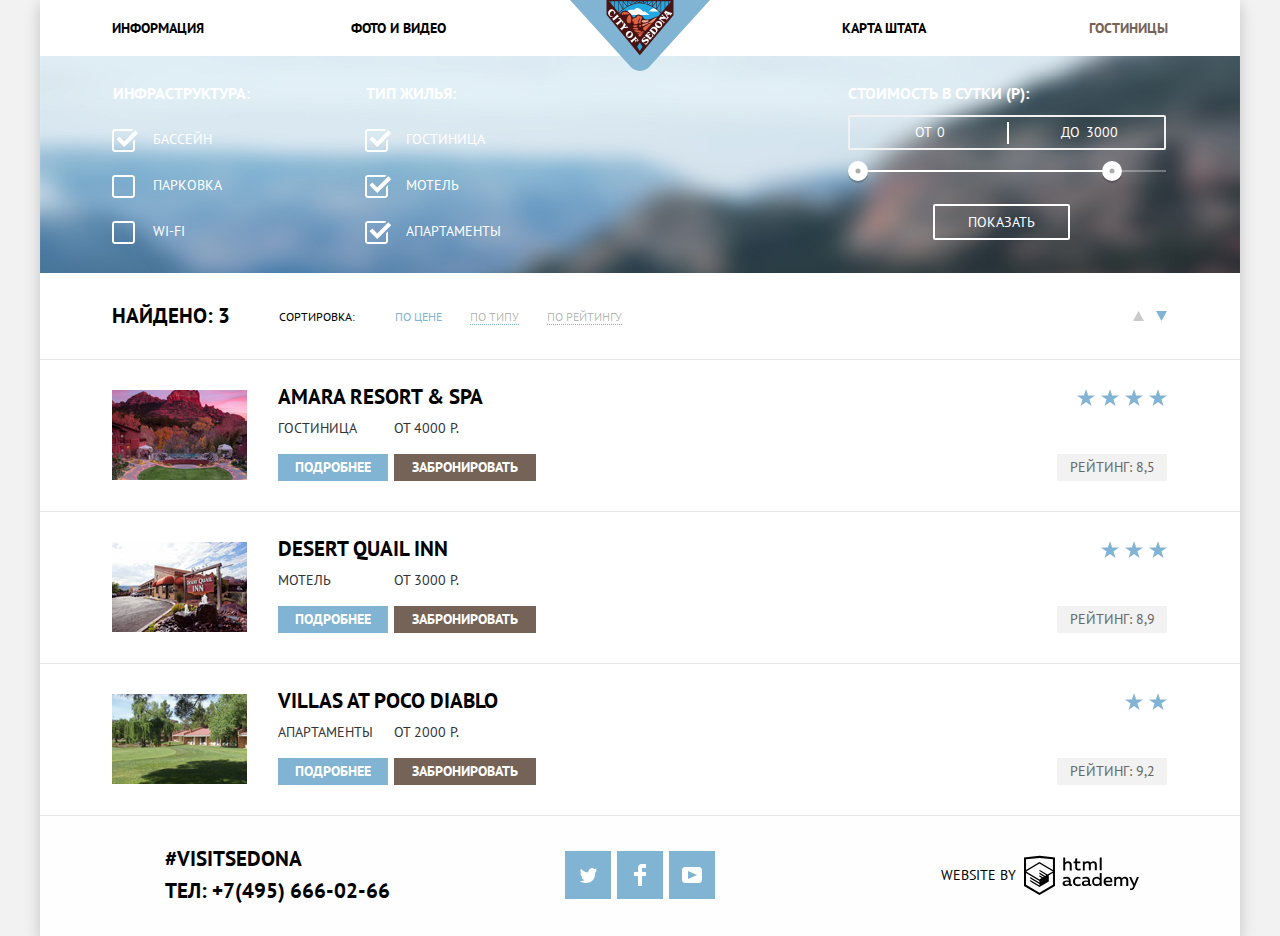
==== commit 9870359d: "Завершение. Часть 1" ====
--- a/hotels.html
+++ b/hotels.html
@@ -7,173 +7,232 @@
     <link href="css/normalize.css" rel="stylesheet">
     <link href="css/styles.css" rel="stylesheet">
   </head>
-  <body class="body-container">
-    <!-- "Шапка сайта": навигация и логотип города -->
-    <header>
-      <nav class="header-nav">
-        <a href="index.html" class="header-logo"><img src="img/logos/logo-sedona.svg" width="140" height="71" alt="Логотип города"></a>
-        <ul class="header-nav-list">
-          <li class="header-nav-item"><a href="#" class="header-nav-link">Информация</a></li>
-          <li class="header-nav-item"><a href="#" class="header-nav-link">Фото и видео</a></li>
-          <li class="header-nav-item"><a href="#" class="header-nav-link">Карта штата</a></li>
-          <li class="header-nav-item"><a class="header-nav-link current">Гостиницы</a></li>
-        </ul>
-      </nav>
-     </header>
-
-     <!-- Основное содержимое -->
-     <main class="main-container">
-      <!-- Блок 1: Параметры фильтрации гостиниц -->
-      <section>
-        <h2 class="visually-hidden">Фильтрация гостиниц</h2>
-        <form class="filter-container" action="https://echo.htmlacademy.ru" method="get">
-          <div class="filter-parameters">
-            <fieldset class="fieldset-parameters">
-              <legend class="filter-legend">Инфраструктура:</legend>
-              <ul class="filter-list">
-                <li>
-                  <input type="checkbox" name="pool" id="filter-infra-pool" checked>
-                  <label for="filter-infra-pool">Бассейн</label>
-                </li>
-                <li>
-                  <input type="checkbox" name="parking" id="filter-infra-parking">
-                  <label for="filter-infra-parking">Парковка</label>
-                </li>
-                <li>
-                  <input type="checkbox" name="wifi" id="filter-infra-wifi">
-                  <label for="filter-infra-wifi">Wi-Fi</label>
-                </li>
-              </ul>
+  <body>
+    <div class="body-container">
+      <!-- "Шапка сайта": навигация и логотип города -->
+      <header>
+        <nav class="header-nav">
+          <a href="index.html" class="header-logo"><img src="img/logos/logo-sedona.svg" width="140" height="71" alt="Логотип города"></a>
+          <ul class="header-nav-list">
+            <li class="header-nav-item"><a href="#" class="header-nav-link">Информация</a></li>
+            <li class="header-nav-item"><a href="#" class="header-nav-link">Фото и видео</a></li>
+            <li class="header-nav-item"><a href="#" class="header-nav-link">Карта штата</a></li>
+            <li class="header-nav-item"><a class="header-nav-link current">Гостиницы</a></li>
+          </ul>
+        </nav>
+      </header>
+
+      <!-- Основное содержимое -->
+      <main>
+        <!-- Блок 1: Параметры фильтрации гостиниц -->
+        <section>
+          <h2 class="visually-hidden">Фильтрация гостиниц</h2>
+          <form class="filter-container" action="https://echo.htmlacademy.ru" method="get">
+            <div class="filter-parameters">
+              <fieldset class="fieldset-parameters">
+                <legend class="filter-legend">Инфраструктура:</legend>
+                <ul class="filter-list">
+                  <li>
+                    <input class="visually-hidden" type="checkbox" name="pool" id="filter-infra-pool" checked>
+                    <label class="filter-checkbox" for="filter-infra-pool">Бассейн</label>
+                  </li>
+                  <li>
+                    <input class="visually-hidden" type="checkbox" name="parking" id="filter-infra-parking">
+                    <label class="filter-checkbox" for="filter-infra-parking">Парковка</label>
+                  </li>
+                  <li>
+                    <input class="visually-hidden" type="checkbox" name="wifi" id="filter-infra-wifi">
+                    <label class="filter-checkbox" for="filter-infra-wifi">Wi-Fi</label>
+                  </li>
+                </ul>
+              </fieldset>
+              <fieldset class="fieldset-parameters">
+                <legend class="filter-legend">Тип жилья:</legend>
+                <ul class="filter-list">
+                  <li>
+                    <input class="visually-hidden" type="checkbox" name="hotel" id="filter-type-hotel" checked>
+                    <label class="filter-checkbox" for="filter-type-hotel">Гостиница</label>
+                  </li>
+                  <li>
+                    <input class="visually-hidden" type="checkbox" name="motel" id="filter-type-motel" checked>
+                    <label class="filter-checkbox" for="filter-type-motel">Мотель</label>
+                  </li>
+                  <li>
+                    <input class="visually-hidden" type="checkbox" name="apartment" id="filter-type-apartment" checked>
+                    <label class="filter-checkbox" for="filter-type-apartment">Апартаменты</label>
+                  </li>
+                </ul>
+              </fieldset>
+            </div>
+            <fieldset class="fieldset-price">
+              <legend class="filter-legend filter-price-legend">Стоимость в сутки (р):</legend>
+              <div class="filter-price">
+                  <label class="filter-price-input-from">От
+                    <input class="filter-price-input" type="text" name="price-min" placeholder="0" required>
+                  </label>
+                  <label class="filter-price-input-to">До
+                    <input class="filter-price-input" type="text" name="price-max" placeholder="3000" required>
+                  </label>
+              </div>
+              <div class="filter-price-range">
+                  <div class="price-range-bar-transparent">
+                      <div class="price-range-bar"></div>
+                  </div>
+                  <button class="price-range-toggle range-toggle-min" type="button" aria-label="Стоимость в сутки от"></button>
+                  <button class="price-range-toggle range-toggle-max" type="button" aria-label="Стоимость в сутки до"></button>
+              </div>
+              <button class="filter-button" type="submit">Показать</button>
             </fieldset>
-            <fieldset class="fieldset-parameters">
-              <legend class="filter-legend">Тип жилья:</legend>
-              <ul class="filter-list">
-                <li>
-                  <input type="checkbox" name="hotel" id="filter-type-hotel" checked>
-                  <label for="filter-type-hotel">Гостиница</label>
-                </li>
-                <li>
-                  <input type="checkbox" name="motel" id="filter-type-motel" checked>
-                  <label for="filter-type-motel">Мотель</label>
-                </li>
-                <li>
-                  <input type="checkbox" name="apartment" id="filter-type-apartment" checked>
-                  <label for="filter-type-apartment">Апартаменты</label>
-                </li>
-              </ul>
-            </fieldset>
+         </form>
+        </section>
+
+        <!-- Блок 2: Блок управления результатами фильтрации > -->
+        <section class="hotel-result">
+          <h2 class="visually-hidden">Гостиницы</h2>
+          <div class="hotel-result-count">
+            <p>Найдено: 3</p>
           </div>
-          <fieldset class="fieldset-price">
-              <legend class="filter-legend">Стоимость в сутки (р):</legend>
-              <div class="filter-price">
-                <div class="inputs-price">
-                  <label>От<input class="filter-input" type="text" value="0" name="filter-price-min"></label>
-                  <label>До<input class="filter-input" type="text" value="3000" name="filter-price-max"></label>
-                </div>
-                <!-- <div> Здесь будет слайдер
-                  <input id="cost-range" type="range" class="cost-range-slider" min="0" max="3000" step="1" value="2500">
-                </div> -->
-                <button class="filter-button" type="submit">Показать</button>
-            </div>
-          </fieldset>
-        </form>
-      </section>
-
-      <!-- Блок 2: Блок управления результатами фильтрации > -->
-      <section class="hotel-result">
-        <h2 class="visually-hidden">Гостиницы</h2>
-        <div class="hotel-result-count">
-          <p>Найдено: 3</p>
+          <p class="hotel-result-sort">Сортировка:</p>
+          <ul class="hotel-result-list">
+            <li><a href="#" class="hotel-result-link current">По цене</a></li>
+            <li><a href="#" class="hotel-result-link left">По типу</a></li>
+            <li><a href="#" class="hotel-result-link left">По рейтингу</a></li>
+          </ul>
+          <div class="hotel-result-sort-range">
+            <a href="#" class="hotel-result-asc" aria-label="Сортировка по возрастанию" title="По возрастанию">
+              <svg xmlns="http://www.w3.org/2000/svg" width="11" height="10" viewBox="0 0 11 10">
+                <path d="M5.5 0L0 10h11z"/></svg>
+            </a>
+            <a href="#" class="hotel-result-desc current" aria-label="Сортировка по убыванию" title="По убыванию">
+              <svg xmlns="http://www.w3.org/2000/svg" width="11" height="10" viewBox="0 0 11 10"><path d="M5.5 10L0 0h11"/></svg>
+            </a>
+          </div>
+        </section>
+
+        <!-- Блок 3: Результаты фильтрации гостиниц -->
+        <section>
+          <h2 class="visually-hidden">Результаты поиска</h2>
+          <ul class="hotel-list">
+            <li class="hotel-item">
+              <img src="img/content/hotels/amara-resort-spa.jpg" width="135" height="90" alt="Amara Resort & Spa">
+              <div class="hotel-item-info">
+                <div>
+                  <a href="#" class="hotel-title">Amara Resort & Spa</a>
+                </div>
+                <div class="hotel-item-container">
+                  <p class="type">Гостиница</p>
+                  <p class="price">От 4000 р.</p>
+                </div>
+                <div class="hotel-item-container">
+                  <a href="#" class="hotel-details">Подробнее</a>
+                  <a href="#" class="hotel-reservation">Забронировать</a>
+                </div>
+              </div>
+              <div class="hotel-item-ratio">
+                <ul class ="hotel-stars">
+                  <li>
+                    <svg xmlns="http://www.w3.org/2000/svg" width="18" height="17" viewBox="0 0 18 17"><path fill="#81B3D2" d="M9.002 0l2.126 6.494h6.877l-5.564 4.012L14.566 17l-5.564-4.013L3.438 17l2.126-6.494L0 6.494h6.878z"/></svg>
+                  </li>
+                  <li>
+                    <svg xmlns="http://www.w3.org/2000/svg" width="18" height="17" viewBox="0 0 18 17"><path fill="#81B3D2" d="M9.002 0l2.126 6.494h6.877l-5.564 4.012L14.566 17l-5.564-4.013L3.438 17l2.126-6.494L0 6.494h6.878z"/></svg>
+                  </li>
+                  <li>
+                    <svg xmlns="http://www.w3.org/2000/svg" width="18" height="17" viewBox="0 0 18 17"><path fill="#81B3D2" d="M9.002 0l2.126 6.494h6.877l-5.564 4.012L14.566 17l-5.564-4.013L3.438 17l2.126-6.494L0 6.494h6.878z"/></svg>
+                  </li>
+                  <li>
+                    <svg xmlns="http://www.w3.org/2000/svg" width="18" height="17" viewBox="0 0 18 17"><path fill="#81B3D2" d="M9.002 0l2.126 6.494h6.877l-5.564 4.012L14.566 17l-5.564-4.013L3.438 17l2.126-6.494L0 6.494h6.878z"/></svg>
+                  </li>
+                </ul>
+                <span class="hotel-ratio">Рейтинг: 8,5</span>
+              </div>
+            </li>
+            <li class="hotel-item">
+              <img src="img/content/hotels/desert-quail-inn.jpg" width="135" height="90" alt="Desert Quail Inn">
+              <div class="hotel-item-info">
+                <div>
+                  <a href="#" class="hotel-title">Desert Quail Inn</a>
+                </div>
+                <div class="hotel-item-container">
+                  <p class="type">Мотель</p>
+                  <p class="price">От 3000 р.</p>
+                </div>
+                <div class="hotel-item-container">
+                  <a href="#" class="hotel-details">Подробнее</a>
+                  <a href="#" class="hotel-reservation">Забронировать</a>
+                </div>
+              </div>
+              <div class="hotel-item-ratio">
+                <ul class ="hotel-stars">
+                  <li>
+                    <svg xmlns="http://www.w3.org/2000/svg" width="18" height="17" viewBox="0 0 18 17"><path fill="#81B3D2" d="M9.002 0l2.126 6.494h6.877l-5.564 4.012L14.566 17l-5.564-4.013L3.438 17l2.126-6.494L0 6.494h6.878z"/></svg>
+                  </li>
+                  <li>
+                    <svg xmlns="http://www.w3.org/2000/svg" width="18" height="17" viewBox="0 0 18 17"><path fill="#81B3D2" d="M9.002 0l2.126 6.494h6.877l-5.564 4.012L14.566 17l-5.564-4.013L3.438 17l2.126-6.494L0 6.494h6.878z"/></svg>
+                  </li>
+                  <li>
+                    <svg xmlns="http://www.w3.org/2000/svg" width="18" height="17" viewBox="0 0 18 17"><path fill="#81B3D2" d="M9.002 0l2.126 6.494h6.877l-5.564 4.012L14.566 17l-5.564-4.013L3.438 17l2.126-6.494L0 6.494h6.878z"/></svg>
+                  </li>
+                </ul>
+                <span class="hotel-ratio">Рейтинг: 8,9</span>
+              </div>
+            </li>
+            <li class="hotel-item">
+              <img src="img/content/hotels/villas-at-poco-diablo.jpg" width="135" height="90" alt="Villas at Poco Diablo">
+              <div class="hotel-item-info">
+                <div>
+                  <a href="#" class="hotel-title">Villas at Poco Diablo</a>
+                </div>
+                <div class="hotel-item-container">
+                  <p class="type">Апартаменты</p>
+                  <p class="price">От 2000 р.</p>
+                </div>
+                <div class="hotel-item-container">
+                  <a href="#" class="hotel-details">Подробнее</a>
+                  <a href="#" class="hotel-reservation">Забронировать</a>
+                </div>
+              </div>
+              <div class="hotel-item-ratio">
+                <ul class ="hotel-stars">
+                  <li>
+                    <svg xmlns="http://www.w3.org/2000/svg" width="18" height="17" viewBox="0 0 18 17"><path fill="#81B3D2" d="M9.002 0l2.126 6.494h6.877l-5.564 4.012L14.566 17l-5.564-4.013L3.438 17l2.126-6.494L0 6.494h6.878z"/></svg>
+                  </li>
+                  <li>
+                    <svg xmlns="http://www.w3.org/2000/svg" width="18" height="17" viewBox="0 0 18 17"><path fill="#81B3D2" d="M9.002 0l2.126 6.494h6.877l-5.564 4.012L14.566 17l-5.564-4.013L3.438 17l2.126-6.494L0 6.494h6.878z"/></svg>
+                  </li>
+                </ul>
+                <span class="hotel-ratio">Рейтинг: 9,2</span>
+              </div>
+            </li>
+          </ul>
+        </section>
+      </main>
+
+      <!-- "Подвал" -->
+      <footer class="footer-container">
+        <div class="footer-contacts">
+          <p class="footer-hashtag">#VisitSedona</p>
+          <a class="footer-phone" href="tel:+74956660266">Тел: +7(495) 666-02-66</a>
         </div>
-        <p class="hotel-result-sort">Сортировка:</p>
-        <div>
-          <a href="#" class="hotel-result-link current">По цене</a>
-          <a href="#" class="hotel-result-link left">По типу</a>
-          <a href="#" class="hotel-result-link left">По рейтингу</a>
+        <span class="footer-icons">
+          <a href="https://twitter.com/SedonaAZ" class="footer-icon-social" aria-label="Twitter" title="Twitter">
+            <svg xmlns="http://www.w3.org/2000/svg" xmlns:xlink="http://www.w3.org/1999/xlink" width="17" height="15" viewBox="0 0 17 15"><path fill="#FFF" d="M10.95.144c1.685-.496 2.984.27 3.577 1.179.673-.231 1.331-.481 2.011-.708a2.345 2.345 0 0 1-.857 1.768c.685.17 1.304-.491 1.304-.491-.169 1-1.006 1.788-1.563 2.024-.231 6.75-3.175 11.217-10.077 11.082h-.446c-.41 0-4.164-.46-4.898-1.887 2.271.196 3.893-.422 4.693-1.177-.96-.3-2.679-.477-2.979-2.95.349.106.564.228 1.19.119C1.705 8.247.374 7.53.448 5.33c.285.328 1.067.536 1.34.472C1.085 5.561-.182 2.442.894.85c1.818 1.854 3.735 3.606 7.152 3.773C8.254 2.33 9.183.793 10.95.144z"/></svg>
+          </a>
+          <a href="https://www.facebook.com/VisitSedona" class="footer-icon-social" aria-label="Facebook" title="Facebook">
+            <svg xmlns="http://www.w3.org/2000/svg" width="12" height="22" viewBox="0 0 12 22"><path fill="#FFF" d="M12 4V0H8a4 4 0 0 0-4 4v4H0v4h4v10h4V12h4V8H8V4h4z"/></svg>
+          </a>
+          <a href="https://www.youtube.com/user/SedonaAZ1" class="footer-icon-social" aria-label="Youtube" title="Youtube">
+            <svg xmlns="http://www.w3.org/2000/svg" xmlns:xlink="http://www.w3.org/1999/xlink" width="20" height="16" viewBox="0 0 20 16"><path fill="#FFF" d="M17 0H3C1.35 0 0 1.35 0 3v10c0 1.65 1.35 3 3 3h14c1.65 0 3-1.35 3-3V3c0-1.65-1.35-3-3-3zM6.027 11.998V4.002L15.014 8l-8.987 3.998z"/></svg>
+          </a>
+        </span>
+        <div class="footer-by">
+          <p class="footer-by-text">Website by</p>
+          <a href="https://htmlacademy.ru/intensive/htmlcss" class="footer-by-logo" aria-label="HTML Academy">
+            <svg id="Layer_1" data-name="Layer 1" xmlns="http://www.w3.org/2000/svg" width="115" height="41" viewBox="0 0 108.08 36.85"><title>HTML Academy</title><path d="M44.61,26.88a2,2,0,0,0,.55-0.1v1.33a3.25,3.25,0,0,1-1.18.21,1.67,1.67,0,0,1-1.67-1,4.84,4.84,0,0,1-3.14,1.08c-1.51,0-2.91-.83-2.91-2.55,0-2.13,2-2.79,3.71-2.79a11.08,11.08,0,0,1,2.17.25v-0.3c0-1-.76-1.77-2.19-1.77a7.42,7.42,0,0,0-3,.64v-1.7a10.21,10.21,0,0,1,3.19-.55c2.36,0,3.81,1.12,3.81,3.65v3a0.54,0.54,0,0,0,.49.59h0.17Zm-6.44-1.13A1.35,1.35,0,0,0,39.63,27h0.11a3.39,3.39,0,0,0,2.41-1V24.58a9.72,9.72,0,0,0-1.81-.21c-1,0-2.16.33-2.16,1.38h0Zm12.36-6.11a5,5,0,0,1,2.57.64V22a4.08,4.08,0,0,0-2.3-.7,2.75,2.75,0,1,0,0,5.49,5,5,0,0,0,2.43-.64v1.71a6.27,6.27,0,0,1-2.76.57A4.21,4.21,0,0,1,46,24.51q0-.21,0-0.41a4.32,4.32,0,0,1,4.18-4.46h0.38Zm12.17,7.24a2,2,0,0,0,.55-0.1v1.33a3.25,3.25,0,0,1-1.18.21,1.67,1.67,0,0,1-1.67-1,4.84,4.84,0,0,1-3.14,1.08c-1.51,0-2.91-.83-2.91-2.55,0-2.13,2-2.79,3.71-2.79a11.08,11.08,0,0,1,2.17.25v-0.3c0-1-.76-1.77-2.19-1.77a7.42,7.42,0,0,0-3,.64v-1.7a10.21,10.21,0,0,1,3.19-.55c2.36,0,3.81,1.12,3.81,3.65v3a0.54,0.54,0,0,0,.49.59h0.17Zm-6.44-1.13A1.35,1.35,0,0,0,57.73,27h0.11a3.39,3.39,0,0,0,2.41-1V24.58a9.72,9.72,0,0,0-1.81-.21c-1.06,0-2.16.33-2.16,1.38h0ZM73,16V28.2H71.35V26.88a3.88,3.88,0,0,1-3.19,1.54,4.4,4.4,0,0,1,0-8.78,3.81,3.81,0,0,1,3,1.3V16H73Zm-4.53,5.22a2.76,2.76,0,1,0,0,5.52A2.86,2.86,0,0,0,71.15,25V23A2.91,2.91,0,0,0,68.49,21.27ZM79,19.64c3.31,0,4.46,2.68,3.92,5.09H76.7c0.21,1.5,1.67,2.11,3.19,2.11a6.11,6.11,0,0,0,2.64-.59v1.6a7.14,7.14,0,0,1-3,.57C77,28.42,74.78,27,74.78,24a4.18,4.18,0,0,1,4-4.39H79Zm0.09,1.54a2.28,2.28,0,0,0-2.44,2.1v0.06H81.3A2,2,0,0,0,79.13,21.18Zm5.73,7V19.87h1.65v1a3.81,3.81,0,0,1,2.78-1.27A2.86,2.86,0,0,1,91.89,21a4.12,4.12,0,0,1,2.91-1.33A3.06,3.06,0,0,1,98,23V28.2h-1.9V23.05a1.59,1.59,0,0,0-1.42-1.75H94.42a2.8,2.8,0,0,0-2.07,1.12V28.2h-1.9V23.05A1.59,1.59,0,0,0,89,21.31H88.8a3,3,0,0,0-2.21,1.29v5.63H84.86Zm21.31-8.33h1.9l-3.91,9.46c-0.9,2.17-2.09,2.86-3.35,2.86a4.76,4.76,0,0,1-1.1-.14V30.46a2.86,2.86,0,0,0,.85.12c0.9,0,1.58-.64,2.07-1.9l0.17-.42-4-8.4h2l2.86,6.29ZM38.73,1.46V6.22a3.81,3.81,0,0,1,2.7-1.14,3.25,3.25,0,0,1,3.44,3.4v5.15H43V8.72a1.81,1.81,0,0,0-1.61-2h-0.3a2.93,2.93,0,0,0-2.32,1.39v5.52h-1.9V1.46h1.9ZM49.94,2.31v3h3V6.91h-3v3.81c0,1.1.5,1.46,1.58,1.46a4.49,4.49,0,0,0,1.69-.33v1.6A6.8,6.8,0,0,1,51,13.8a2.55,2.55,0,0,1-2.86-2.74V6.89H46.58V5.26h1.5V2.74Zm5.4,11.31V5.28H57v1A3.81,3.81,0,0,1,59.77,5a2.86,2.86,0,0,1,2.6,1.33A4.12,4.12,0,0,1,65.28,5,3.06,3.06,0,0,1,68.44,8.4v5.21h-1.9V8.46a1.59,1.59,0,0,0-1.42-1.75H64.89a2.8,2.8,0,0,0-2.07,1.12v5.78h-1.9V8.46A1.59,1.59,0,0,0,59.5,6.71H59.27A3,3,0,0,0,57.06,8v5.63H55.34ZM71.17,1.45H73V13.6H71.17V1.45ZM14.71,0H14.55L0,1.54V28.21l14.55,8.66,14.55-8.66V1.54Zm12.5,27.1L14.55,34.64,1.9,27.12V16.18l12.59,7.5V25L5.86,19.9v1.31l8.68,5.21v1.39L5.87,22.65V24l8.68,5.21,8.75-5.24V18.31L27.2,16V27.12Zm0-12.53-3.48,2-1.6,1L14.51,13v1.31L21,18.23H21l-0.14.09-1,.54-5.37-3.2V17l4.24,2.52-1,.67-3.2-1.9v1.31l2.1,1.24L14.5,22.1,2,14.65,14.51,7.11Zm0-1.32L14.49,5.76,1.91,13.25v-10L14.56,1.92,27.21,3.25v10h0Z" transform="translate(0 -0.02)" fill="#231f20"/></svg>
+          </a>
         </div>
-        <div>
-          <a href="#" class="hotel-result-asc" aria-label="Сортировка по возрастанию" title="По возрастанию"></a>
-          <a href="#" class="hotel-result-desc" aria-label="Сортировка по убыванию" title="По убыванию" ></a>
-        </div>
-      </section>
-
-      <!-- Блок 3: Результаты фильтрации гостиниц -->
-      <section>
-        <h2 class="visually-hidden">Результаты поиска</h2>
-        <ul class="hotel-list">
-          <li class="hotel-item">
-            <img src="img/content/hotels/amara-resort-spa.jpg" width="135" height="90" alt="Amara Resort & Spa">
-            <div class="hotel-item-info">
-              <div>
-                <a href="#" class="hotel-title">Amara Resort & Spa</a>
-                <span class="visually-hidden hotel-stars">4 звезды</span>
-              </div>
-              <div class="hotel-item-container">
-                <p class="type">Гостиница</p>
-                <p class="price">От 4000 р.</p>
-              </div>
-              <div class="hotel-item-container">
-                <a href="#" class="hotel-details">Подробнее</a>
-                <a href="#" class="hotel-reservation">Забронировать</a>
-                <span class="hotel-ratio">Рейтинг: 8,5</span>
-              </div>
-            </div>
-          </li>
-          <li class="hotel-item">
-            <img src="img/content/hotels/desert-quail-inn.jpg" width="135" height="90" alt="Desert Quail Inn">
-            <div class="hotel-item-info">
-              <div>
-                <a href="#" class="hotel-title">Desert Quail Inn</a>
-                <span class="visually-hidden hotel-stars">3 звезды</span>
-              </div>
-              <div class="hotel-item-container">
-                <p class="type">Мотель</p>
-                <p class="price">От 3000 р.</p>
-              </div>
-              <div class="hotel-item-container">
-                <a href="#" class="hotel-details">Подробнее</a>
-                <a href="#" class="hotel-reservation">Забронировать</a>
-                <span class="hotel-ratio">Рейтинг: 8,9</span>
-              </div>
-            </div>
-          </li>
-          <li class="hotel-item">
-            <img src="img/content/hotels/villas-at-poco-diablo.jpg" width="135" height="90" alt="Villas at Poco Diablo">
-            <div class="hotel-item-info">
-              <div>
-                <a href="#" class="hotel-title">Villas at Poco Diablo</a>
-                <span class="visually-hidden hotel-stars">2 звезды</span>
-              </div>
-              <div class="hotel-item-container">
-                <p class="type">Апартаменты</p>
-                <p class="price">От 2000 р.</p>
-              </div>
-              <div class="hotel-item-container">
-                <a href="#" class="hotel-details">Подробнее</a>
-                <a href="#" class="hotel-reservation">Забронировать</a>
-                <span class="hotel-ratio">Рейтинг: 9,2</span>
-              </div>
-            </div>
-          </li>
-        </ul>
-      </section>
-    </main>
-
-    <!-- "Подвал" -->
-    <footer class="footer-container">
-      <div class="footer-contact">
-        <p class="footer-hashtag">#VisitSedona</p>
-        <a class="footer-phone" href="tel:+74956660266">Тел: +7(495) 666-02-66</a>
-      </div>
-      <span class="footer-icon-block">
-        <a href="https://twitter.com/SedonaAZ" class="footer-icon-social" aria-label="Twitter" title="Twitter"></a>
-        <a href="https://www.facebook.com/VisitSedona" class="footer-icon-social" aria-label="Facebook" title="Facebook"></a>
-        <a href="https://www.youtube.com/user/SedonaAZ1" class="footer-icon-social" aria-label="Youtube" title="Youtube"></a>
-      </span>
-      <div class="footer-by">
-        <p class="footer-by-text">Website by</p>
-        <a href="https://htmlacademy.ru/intensive/htmlcss" class="footer-by-logo" aria-label="HTML Academy">здесь будет лого</a>
-      </div>
-    </footer>
+      </footer>
+
+    </div>
+
   </body>
 </html>
--- a/css/styles.css
+++ b/css/styles.css
@@ -22,12 +22,12 @@
 }
 
 .body-container {
-  display: flex;
-  flex-direction: column;
-  justify-content: center;
   margin: 0 auto;
+  padding-top: 0px;
+
   width: 1200px;
-  padding-top: 0px;
+
+  box-shadow: 0 5px 15px rgba(0, 1, 1, 0.2);
 }
 
 .visually-hidden {
@@ -43,6 +43,10 @@
   overflow: hidden;
 }
 
+img {
+  max-width: 100%;
+  height: auto;
+}
 
 /* ----------------------------------------------------------- */
 /* Логотип и навигация */
@@ -53,30 +57,40 @@
 
 .header-nav-list {
   display: flex;
+  flex-wrap: wrap;
   justify-content: space-between;
 
   margin: 0;
   padding-right: 72px;
   padding-left: 72px;
 
-  min-height: 56px;
-
   list-style: none;
 }
 
 .header-nav-item {
-  align-self: center;
-}
-
-.header-nav-item:nth-child(1),
-.header-nav-item:nth-child(2) {
+  width: 239px;
+  height: 56px;
+  padding: 15px 0;
+}
+
+.header-nav-list li:nth-child(4n+1),
+.header-nav-list li:nth-child(4n+2) {
   text-align: left;
 }
 
-.header-nav-item:nth-child(3),
-.header-nav-item:nth-child(4) {
+.header-nav-list li:nth-child(4n+3),
+.header-nav-list li:nth-child(4n+4) {
   text-align: right;
 }
+
+.header-nav-list li:nth-child(4n+2) {
+  margin-right: auto;
+}
+
+.header-nav-list li:nth-child(4n+3) {
+  margin-right: 3px;
+}
+
 
 .header-nav-link {
   line-height: 26px;
@@ -106,8 +120,8 @@
   position: absolute;
   top: 0;
   left: 50%;
-  transform: translate(-50%, 0);
-  z-index: 1;
+  margin-left: -70px;
+  z-index: 20;
 }
 
 /* Логотип для остальных страниц */
@@ -115,8 +129,8 @@
   position: absolute;
   top: 0;
   left: 50%;
-  transform: translate(-50%, 0);
-  z-index: 1;
+  margin-left: -70px;
+  z-index: 20;
 }
 
 .header-logo:hover,
@@ -131,44 +145,41 @@
 
 
 /* ----------------------------------------------------------- */
-/* Контейнер главной части */
-/* ----------------------------------------------------------- */
-.main-container {
-  display: flex;
+/* "Подвал" */
+/* ----------------------------------------------------------- */
+.footer-container {
+  display: flex;
+  flex-wrap: wrap;
+  justify-content: space-between;
+
+  padding-top: 30px;
+  padding-bottom: 32px;
+  background-color: rgba(255, 255, 255, 0.9);
+}
+
+.footer-position {
+  position: relative;
+  margin-top: -120px;
+}
+
+.footer-contacts {
+  display: flex;
+  flex-wrap: wrap;
   flex-direction: column;
-  justify-content: space-between;
-}
-
-
-/* ----------------------------------------------------------- */
-/* "Подвал" */
-/* ----------------------------------------------------------- */
-.footer-container {
-  display: flex;
-  width: 100%;
-  height: 120px;
-  justify-content: space-between;
-  align-content: space-between;
-
-  background-color: rgba(255, 255, 255, 0.9);
-}
-
-.footer-contact {
-  display: flex;
-  flex-direction: column;
-  margin-left: 132px;
+  justify-content: center;
+  width: 400px;
+  padding-left: 125px;
 }
 
 .footer-hashtag {
   margin: 0;
-  padding-top: 36px;
+  padding-bottom: 6px;
   font-size: 21px;
   font-weight: bold;
   line-height: 26px;
 }
 
 .footer-phone {
-  padding-bottom: 32px;
   font-size: 21px;
   font-weight: bold;
   line-height: 26px;
@@ -186,20 +197,23 @@
   color: rgba(0, 0, 0, 0.3);
 }
 
-.footer-icon-block {
-  display: flex;
+.footer-icons {
+  display: flex;
+  flex-wrap: wrap;
+  justify-content: center;
   align-items: center;
-  margin: auto;
+  width: 400px;
 }
 
 .footer-icon-social {
   display: flex;
+  flex-wrap: wrap;
+  justify-content: space-around;
+  align-items: center;
   margin: 3px;
   width: 46px;
   height: 48px;
   background-color: #81b3d2;
-  align-content: center;
-  justify-content: center;
 }
 
 .footer-icon-social:hover,
@@ -215,12 +229,16 @@
 
 .footer-by {
   display: flex;
+  flex-wrap: wrap;
   align-items: center;
-  margin-right: auto;
+  justify-content: center;
+  width: 400px;
 }
 
 /* Текст разработчика */
 .footer-by-text {
+  padding-right: 8px;
+
   font-size: 14px;
   font-weight: normal;
   line-height: 26px;
@@ -228,16 +246,19 @@
 
 /* Лого разработчика */
 .footer-by-logo {
+  padding-top: 7px;
+}
+
+.footer-by-logo path {
   fill: #000000
 }
 
-.footer-by-logo:hover,
-.footer-by-logo:focus {
+.footer-by-logo path:hover,
+.footer-by-logo path:focus {
   fill: #81b3d2;
-  outline: none;
-}
-
-.footer-by-logo:active {
+}
+
+.footer-by-logo path:active {
   fill: #bdbbbc;
 }
 
@@ -253,21 +274,19 @@
 }
 
 .welcome-banner {
-  position: relative;
-
-  display: flex;
-
+  display: flex;
+  flex-wrap: wrap;
   background-color: #81b3d2;
   background-image:
     url("../img/welcome/intro-mask.svg"),
     url("../img/background/background-photo.jpg");
   background-size: 1200px 59px, 1200px 773px;
-  background-position: left 0 bottom -2px, 0 -20px;
+  background-position: left 0 bottom -2px, 0 -56px;
   background-repeat: no-repeat;
 }
 
 .welcome-banner img {
-  margin-top: 132px;
+  margin-top: 76px;
   margin-right: auto;
   margin-bottom: 79px;
   margin-left: auto;
@@ -275,17 +294,19 @@
 
 .welcome-block {
   display: flex;
+  flex-wrap: wrap;
   flex-direction: column;
-  min-height: 219px;
-  padding-top: 61px;
-  padding-bottom: 51px;
-  justify-content: space-around;
+  min-height: 216px;
+
+  padding-top: 42px;
 }
 
 .welcome-block h2 {
-  align-self: center;
+  margin-left: auto;
+  margin-right: auto;
+
   width: 440px;
-  height: 48px;
+  min-height: 48px;
 
   font-size: 21px;
   font-weight: bold;
@@ -306,6 +327,7 @@
 /* ----------------------------------------------------------- */
 .reason-list {
   display: flex;
+  flex-wrap: wrap;
   flex-direction: column;
   margin: 0 auto;
   padding: 0;
@@ -328,20 +350,49 @@
 
 .reason-item-first {
   display: flex;
+  flex-wrap: wrap;
 }
 
 .reason-item-second {
   display: flex;
+  flex-wrap: wrap;
   flex-direction: row-reverse;
 }
 
 .reason-item-blue {
+  display: flex;
+  flex-wrap: wrap;
+  flex-direction: column;
+  justify-content: space-between;
+
+  padding-top: 46px;
+  padding-bottom: 60px;
+
   color: #ffffff;
   background-color: #81b3d2;
 }
 
+.reason-item-blue h2 {
+  margin: 0 auto;
+  text-align: center;
+  width: 151px;
+}
+
+.reason-item-first p {
+  margin: 0 auto;
+  text-align: center;
+  width: 290px;
+}
+
+.reason-item-second p {
+  margin: 0 auto;
+  text-align: center;
+  width: 303px;
+}
+
 .reason-others-list {
   display: flex;
+  flex-wrap: wrap;
   flex-direction: row;
   margin: 0 auto;
   padding: 0;
@@ -350,18 +401,40 @@
 }
 
 .reason-item-grey {
+  display: flex;
+  flex-wrap: wrap;
+  flex-direction: column;
+  align-content: center;
+  justify-content: space-between;
+  z-index: 20;
+
+  padding-top: 46px;
+  padding-bottom: 60px;
+
   background-color: #eeeeee;
-  padding-top: 50px;
-  padding-bottom: 63px;
+}
+
+.reason-item-grey h2 {
+  margin: 0 auto;
+  text-align: center;
+  width: 151px;
 }
 
 .reason-item-grey p {
+  margin: 0 auto;
+  text-align: center;
+  width: 261px;
+
   color: #333333;
 }
 
+.reason-item-grey:nth-child(3n) p {
+  width: 256px;
+}
 
 .reason-feature-list{
   display: flex;
+  flex-wrap: wrap;
   flex-direction: row;
   margin: 0 auto;
   padding: 0;
@@ -372,13 +445,16 @@
 .reason-feature-item {
   width: 400px;
   min-height: 330px;
+  padding-top: 160px;
+  padding-right: 55px;
+  padding-bottom: 80px;
+  padding-left: 55px;
 
   text-align: center;
 }
 
 .reason-feature-item h3 {
   margin: 0 auto;
-  padding-top: 164px;
 
   color: #000000;
   font-size: 21px;
@@ -388,21 +464,21 @@
 }
 
 .reason-feature-item p {
-  margin: 0 auto;
-  padding-top: 28px;
+  margin-top: 25px;
+  margin-bottom: 0;
   text-align: center;
   color: #333333;
 }
 
-.reason-feature-item p:nth-child(1) {
+.reason-feature-item p:nth-child(3n + 1) {
   width: 252px;
 }
 
-.reason-feature-item p:nth-child(2) {
+.reason-feature-item p:nth-child(3n + 2) {
   width: 285px;
 }
 
-.reason-feature-item p:nth-child(3) {
+.reason-feature-item p:nth-child(3n + 3) {
   width: 273px;
 }
 
@@ -421,7 +497,7 @@
 .reason-gift-icon {
   background-image: url("../img/icons/gift.svg");
   background-repeat: no-repeat;
-  background-position: center 64px;
+  background-position: center 58px;
 }
 
 
@@ -430,8 +506,10 @@
 /* ----------------------------------------------------------- */
 /* Предусловия формы поиска */
 .search-preconditions {
-  width: 1200px;
-  height: 290px;
+  position: relative;
+  width: 100%;
+  min-height: 290px;
+  z-index: 10;
 
   text-align: center;
 
@@ -461,7 +539,7 @@
 /* Кнопка отображения формы поиска */
 .search-form-display {
   width: 568px;
-  height: 86px;
+  min-height: 86px;
   margin-bottom: 0;
 
   font-size: 21px;
@@ -489,60 +567,79 @@
 /* Форма поиска */
 .search-form-container {
   position: absolute;
-  z-index: 2;
+
   left: 50%;
-  transform: translateX(-50%);
-
-  display: flex;
+  margin-left: -284px;
+  z-index: 5;
+
+  display: flex;
+  flex-wrap: wrap;
   flex-direction: column;
   justify-content: space-between;
 
   padding: 55px;
 
   width: 568px;
-  height: 395px;
+  min-height: 395px;
 
   background-color: #ffffff;
+  box-shadow: 0 5px 15px rgba(0, 1, 1, 0.2);
+}
+
+.search-form-container-open {
+  animation-name: open-search-form;
+  animation-duration: 1s;
+}
+
+/* Анимация для отображения формы поиска*/
+@keyframes open-search-form {
+  from {
+    transform: translateY(-100%);
+  }
+  to {
+    transform: translateY(0);
+  }
 }
 
 /* Контейнер полей ввода */
 .search-form-inputs {
   display: flex;
+  flex-wrap: wrap;
   flex-direction: column;
   justify-content: space-between;
 }
 
-.inputs-date:nth-child(2) {
-  padding-top: 15px;
-}
-
 /* Контейнер указания даты */
 .inputs-date {
   display: flex;
+  flex-wrap: wrap;
   justify-content: space-between;
   align-items: center;
-  padding-bottom: 15px;
+  margin-bottom: 29px;
 }
 
 /* Контейнер полей указания количества взрослых и детей */
 .inputs-people {
   display: flex;
+  flex-wrap: wrap;
   justify-content: space-between;
   align-items: center;
-  padding-top: 15px;
+  margin-bottom: 30px;
 }
 
 /* Контейнер метки и изменения количества гостей */
 .inputs-people-label-and-count {
   display: flex;
-  width: 226px;
+  flex-wrap: wrap;
   justify-content: space-between;
   align-items: center;
+  width: 226px;
 }
 
 /* Контейнер изменения количеста гостей */
 .inputs-people-count {
   display: flex;
+  flex-wrap: wrap;
 }
 
 /* Заголовки полей ввода */
@@ -566,11 +663,12 @@
   padding-left: 12px;
 
   background-color: #f2f2f2;
-  border: none;
+  border: solid 2px #f2f2f2;
 }
 
 .search-form-input-date:hover {
   background-color: #ebebeb;
+  border: solid 2px #ebebeb;
   outline: none;
 }
 
@@ -583,6 +681,13 @@
 
 .search-form-input-date::placeholder {
   color: #000000;
+  opacity: 1;
+  text-transform: uppercase;
+}
+
+.search-form-input-date:-ms-input-placeholder {
+  color: #000000;
+  opacity: 1;
   text-transform: uppercase;
 }
 
@@ -597,12 +702,12 @@
   color: #000000;
 
   background-color: #f2f2f2;
-  border: none;
-  outline: none;
+  border: solid 2px #f2f2f2;
 }
 
 .search-form-input-people:hover {
   background-color: #ebebeb;
+  border: solid 2px #ebebeb;
   outline: none;
 }
 
@@ -618,19 +723,29 @@
   text-align: center;
 }
 
-.search-form-label.children {
-  padding-left: 53px;
+.children {
+  width: 179px;
 }
 
 /* Иконка календаря */
 .search-button-calendar {
-  width: 22px;
-  height: 21px;
-
   fill: #cacaca;
+  background: transparent;
   border: none;
 
   cursor: pointer;
+}
+
+.search-button-calendar-arrival {
+  position: absolute;
+  top: 63px;
+  right: 58px;
+}
+
+.search-button-calendar-departure {
+  position: absolute;
+  top: 130px;
+  right: 58px;
 }
 
 .search-button-calendar:hover,
@@ -643,53 +758,84 @@
   fill: #81b3d2;
 }
 
-/* Иконка плюса */
-.search-button-plus {
+/* Кнопки "Минус"/"Плюс" */
+.search-button-operation {
+  position: relative;
   width: 38px;
   height: 38px;
 
-  fill: #cacaca;
-  border: none;
+  background-color: #f2f2f2;
+  border: solid 2px #f2f2f2;
 
   cursor: pointer;
 }
 
-.search-button-plus:hover,
-.search-button-plus:focus {
-  fill: #000000;
-  outline: none;
-}
-
-.search-button-plus:active {
-  fill: #81b3d2;
-}
-
-/* Иконка минуса */
-.search-button-minus {
-  width: 38px;
-  height: 38px;
-
-  fill: #cacaca;
-  border: none;
-
-  cursor: pointer;
-}
-
-.search-button-minus:hover,
-.search-button-minus:focus {
-  fill: #000000;
-  outline: none;
-}
-
-.search-button-minus:active {
-  fill: #81b3d2;
-}
-
+.search-button-operation:hover,
+.search-button-operation:focus {
+  background-color: #ebebeb;
+  border: solid 2px #ebebeb;
+  outline: none;
+}
+
+.search-button-operation:active {
+  background-color: #ffffff;
+  border: solid 2px #e5e5e5;
+}
+
+.operation-minus::before {
+  content: "";
+  position: absolute;
+  width: 12px;
+  height: 3px;
+  left: 11px;
+  top: 16px;
+
+  background-color: #aaaaab;
+}
+
+.operation-plus::before {
+  content: "";
+  position: absolute;
+  width: 11px;
+  height: 3px;
+  left: 11px;
+  top: 16px;
+
+  background-color: #aaaaab;
+}
+
+.operation-plus::after {
+  content: "";
+  position: absolute;
+  width: 11px;
+  height: 3px;
+  left: 11px;
+  top: 16px;
+
+  background-color: #aaaaab;
+  transform: rotate(90deg);
+}
+
+.operation-minus:hover::before,
+.operation-minus:focus::before,
+.operation-plus:hover::before,
+.operation-plus:focus::before,
+.operation-plus:focus::after,
+.operation-plus:hover::after {
+  background-color: #000000;
+  outline: none;
+}
+
+.operation-minus:active::before,
+.operation-plus:active::before,
+.operation-plus:active::after {
+  background-color: #81b3d2;
+}
 
 /* Кнопка выполнения поиска гостиницы */
 .search-button {
   width: 458px;
-  height: 58px;
+  min-height: 58px;
 
   font-size: 21px;
   font-weight: bold;
@@ -714,18 +860,14 @@
   background-color: #5496bd;
 }
 
+
 /* ----------------------------------------------------------- */
 /* Блок 4: Карта */
 /* ----------------------------------------------------------- */
 .map-container {
   display: flex;
+  flex-wrap: wrap;
   background-color: #eeeeee;
-}
-
-.map-link {
-  position: relative;
-  width: 1200px;
-  height: 594px;
 }
 
 .map-frame {
@@ -743,38 +885,42 @@
 /* ----------------------------------------------------------- */
 .filter-container {
   display: flex;
+  flex-wrap: wrap;
   justify-content: space-between;
   min-height: 217px;
 
-  padding-left: 72px;
-  padding-right: 72px;
+  padding-top: 27px;
+  padding-left: 71px;
+  padding-right: 74px;
+  padding-bottom: 30px;
 
   background-color: #669ec0;
   background-image: url("../img/background/background-filter.jpg");
+
+  background-size: 1200px 562px;
+  background-position: 0 -56px;
   background-repeat: no-repeat;
-
-  background-size: 1200px 773px;
-  background-position: 0 -300px;
-  background-repeat: no-repeat;
-}
-
+}
+
+/* Фильтры-чекбоксы */
 .fieldset-parameters {
-  margin-top: 31px;
+  display: flex;
+  flex-wrap: wrap;
+  justify-content: space-between;
+  align-content: space-between;
+
+  width: 249px;
+  padding: 0;
   border: none;
-  margin-right: 115px;
 }
 
 .filter-parameters {
   display: flex;
-}
-
-.fieldset-price {
-  margin-top: 31px;
-  border: none;
+  flex-wrap: wrap;
+  min-height: 135px;
 }
 
 .filter-legend {
-
   font-size: 16px;
   font-weight: bold;
   text-align: left;
@@ -782,6 +928,8 @@
 }
 
 .filter-list {
+  position: relative;
+  margin: 0;
   padding: 0;
 
   text-align: left;
@@ -790,82 +938,211 @@
   list-style-type: none;
 }
 
+.filter-list li {
+  padding-left: 40px;
+  margin-top: 25px;
+}
+
+.filter-list label {
+  padding-bottom: 8px;
+  cursor: pointer;
+}
+
+.filter-checkbox::before {
+  content: "";
+  position: absolute;
+  left: -1px;
+  width: 23px;
+  height: 23px;
+  background-image: url(../img/icons/checkbox-off.svg);
+  background-repeat: no-repeat;
+  background-size: 23px 23px;
+}
+
+.filter-list input:checked + .filter-checkbox::before {
+  content: "";
+  position: absolute;
+  left: -1px;
+  width: 27px;
+  height: 23px;
+  background-image: url(../img/icons/checkbox-on.svg);
+  background-repeat: no-repeat;
+  background-size: 27px 23px;
+}
+
+.filter-list input:disabled + .filter-checkbox::before {
+  content: "";
+  position: absolute;
+  left: -1px;
+  width: 23px;
+  height: 23px;
+  background-image: url(../img/icons/checkbox-off-disabled.svg);
+  background-repeat: no-repeat;
+  background-size: 23px 23px;
+}
+
+.filter-list input:checked:disabled + .filter-checkbox::before {
+  content: "";
+  position: absolute;
+  left: -1px;
+  width: 27px;
+  height: 23px;
+  background-image: url(../img/icons/checkbox-on-disabled.svg);
+  background-repeat: no-repeat;
+  background-size: 27px 23px;
+}
+
+.filter-list input:hover + .filter-checkbox::before,
+.filter-list input:focus + .filter-checkbox::before {
+  outline: none;
+  padding-bottom: 25px;
+  border-bottom: 1px solid #f2f2f2;
+}
+
+/* Ценовой фильтр */
+.fieldset-price {
+  width: 318px;
+  padding: 0;
+  margin: 0;
+  border: none;
+}
+
+.filter-price-legend {
+  margin-bottom: 11px;
+}
+
 .filter-price {
-  width: 314px;
-  display: flex;
-  justify-content: center;
-  align-items: center;
-  flex-direction: column;
-}
-
-.inputs-price {
-  display: flex;
-  justify-content: space-between;
-  align-self: center;
-
-  padding-top: 8px;
-  padding-bottom: 6px;
-  padding-left: 0;
-  padding-right: 30px;
-  margin-bottom: 22px;
+  position: relative;
+  display: block;
+  margin-bottom: 20px;
+  padding: 5px 0px;
+
+  border: 2px solid #f2f2f2;
+  border-radius: 2px;
+
+  cursor: pointer;
+}
+
+.filter-price::after {
+  content: "";
+  position: absolute;
+  top: 5px;
+  left: 157px;
+  width: 2px;
+  height: 22px;
+  background: #ffffff;
+}
+
+.filter-price-input {
+  width: 50px;
+  margin: 0;
+
+  color: #ffffff;
+
+  background: transparent;
+  border: none;
+}
+
+.filter-price-input:hover,
+.filter-price-input:focus,
+.filter-price-input:active {
+  border-bottom: solid 1px #ffffff;
+  border-radius: 1px;
+  outline: none;
+}
+
+.filter-price-input::placeholder {
+  color: #ffffff;
+  opacity: 1;
+}
+
+.filter-price-input-to,
+.filter-price-input-from {
+  width: 90px;
+  padding-left: 65px;
+  color: #ffffff;
+}
+
+.filter-price-input-from {
+  padding-right: 7px;
+}
+
+
+.filter-price-range {
+  position: relative;
+  margin-bottom: 32px;
+}
+
+.price-range-bar-transparent {
+  height: 2px;
+  background: rgba(255, 255, 255, 0.3);
+}
+
+.price-range-bar {
+  width: 80%;
+  height: 2px;
+  background: #ffffff;
+}
+
+.price-range-toggle {
+  position: absolute;
+  top: -9px;
+  width: 20px;
+  height: 20px;
+  background-color: #ffffff;
+  border: 0;
+  border-radius: 50%;
+  box-shadow: 0 2px 1px 0 rgba(0, 1, 1, 0.2);
+  cursor: pointer;
+}
+
+.price-range-toggle:before {
+  position: absolute;
+  content: "";
+  top: 50%;
+  left: 50%;
+  transform: translateX(-50%) translateY(-50%);
+  width: 5px;
+  height: 5px;
+  border-radius: 50%;
+  background-color: #acadad;
+}
+
+.range-toggle-min {
+  left: 0;
+}
+
+.range-toggle-max {
+  left: 80%;
+}
+
+.price-range-toggle:hover {
+  top: -10px;
+  transform: translateX(-1px);
+  height: 22px;
+  width: 22px;
+  outline: none;
+}
+
+/* Кнопка отображение результатов по цене */
+.filter-button {
+  width: 137px;
+  height: 36px;
+
+  margin-left: 85px;
+
+  color: #ffffff;
+  text-transform: uppercase;
 
   background-color: transparent;
   border: solid 2px #ffffff;
   border-radius: 2px;
-}
-
-.filter-input {
-  width: 50px;
-  margin: 0;
-  margin-left: 3px;
-
-  color: #ffffff;
-
-  background: none;
-  border: none;
-}
-
-.filter-input:focus,
-.filter-input:active {
-  border-bottom: solid 1px #ffffff;
-  border-radius: 1px;
-  outline: none;
-}
-
-.filter-input:hover {
-  color: #000000;
-
-  background-color: #ffffff;
-  outline: none;
-}
-
-.inputs-price label {
-  padding-left: 65px;
+
   cursor: pointer;
 }
 
-.inputs-price label {
-  text-align: center;
-  color: #ffffff;
-}
-
-/* Кнопка отображение результатов по цене */
-.filter-button {
-  width: 133px;
-  height: 32px;
-  align-self: center;
-
-  color: #ffffff;
-  text-transform: uppercase;
-
-  background-color: transparent;
-  border: solid 2px #ffffff;
-  border-radius: 2px;
-
-  cursor: pointer;
-}
-
 .filter-button:hover,
+.filter-button:focus,
 .filter-button:active  {
   color: #000000;
 
@@ -874,26 +1151,28 @@
   outline: none;
 }
 
-/* Слайдер с друмя точками */
-/* .cost-range-slider {
-} */
-/* Заканчиваются стили слайдера */
-
 
 /* ----------------------------------------------------------- */
 /* Блок 2: Блок управления результатами фильтрации */
 /* ----------------------------------------------------------- */
 .hotel-result {
   display: flex;
+  flex-wrap: wrap;
   align-items: center;
+
+  padding-left: 72px;
+  padding-right: 73px;
   min-height: 86px;
-  margin: auto;
-  width: 1200px;
   background-color: #ffffff;
 }
 
+.hotel-result::after{
+  content: '';
+  min-height: inherit;
+  font-size: 0;
+}
+
 .hotel-result-count {
-  padding-left: 72px;
   font-size: 21px;
   font-weight: bold;
   line-height: 26px;
@@ -902,7 +1181,8 @@
 }
 
 .hotel-result-sort {
-  padding-left: 49px;
+  padding-top: 1px;
+  margin-left: 49px;
   margin-right: 40px;
   font-size: 12px;
   line-height: 18px;
@@ -910,7 +1190,16 @@
   color: #000000;
 }
 
+.hotel-result-list {
+  display: flex;
+  flex-wrap: wrap;
+  padding: 0;
+  width: 700px;
+  list-style-type: none;
+}
+
 .hotel-result-link {
+  margin-right: 28px;
   font-size: 12px;
   line-height: 18px;
   text-align: left;
@@ -937,8 +1226,35 @@
   border-bottom: none;
 }
 
-.hotel-result-link.left {
-  margin-left: 33px;
+.hotel-result-sort-range {
+  display: flex;
+  flex-wrap: wrap;
+  margin-left: auto;
+}
+
+.hotel-result-asc {
+  text-decoration: none;
+  margin-left: auto;
+  padding-right: 12px;
+  fill: #cacaca;
+}
+
+.hotel-result-desc {
+  fill: #cacaca;
+}
+
+.hotel-result-desc:hover,
+.hotel-result-asc:hover,
+.hotel-result-desc:focus,
+.hotel-result-asc:focus {
+  fill: #1e191a;
+  outline: none;
+}
+
+.hotel-result-desc:active,
+.hotel-result-asc:active,
+.hotel-result-desc.current {
+  fill: #81b3d2;
 }
 
 
@@ -947,6 +1263,7 @@
 /* ----------------------------------------------------------- */
 .hotel-list {
   display: flex;
+
   flex-direction: column;
   margin: 0 auto;
   padding: 0;
@@ -958,40 +1275,50 @@
 
 .hotel-item {
   display: flex;
-  align-items: center;
-
-  min-height: 151px;
+  flex-wrap: wrap;
+  padding-top: 24px;
+  padding-bottom: 30px;
+
   padding-left: 72px;
+  padding-right: 73px;
 
   background-color: #ffffff;
   border-top: solid  1px #E6E6E6;
 }
 
+.hotel-item img {
+  margin-top: 6px;
+  width: 135px;
+  height: 90px;
+}
+
 .hotel-item-info {
+  display: flex;
+  flex-direction: column;
+  width: 750px;
+  justify-content: space-between;
   padding-left: 31px;
 }
 
 .hotel-item-container {
   display: flex;
+  flex-wrap: wrap;
 }
 
 .hotel-list p {
-  margin: 0;
-  padding: 0;
-
+  margin: 8px 0;
   text-align: left;
   color: #333333;
 }
 
 .hotel-list .type {
   width: 110px;
-  height: 27px;
+  margin-right: 6px;
 }
 
 .hotel-list .price {
   width: 142px;
-  height: 27px;
-  padding-left: 6px;
+
 }
 
 .hotel-title {
@@ -1016,11 +1343,13 @@
 /* Запрос подробностей о гостинице */
 .hotel-details {
   width: 110px;
-  height: 27px;
-
-  font-weight: bold;
-  /* если не будет способа сместить текст на центр, сохранив выравнивание по центру из макета, то придется обернуть <a> в <div>/<span>, перевесить класс на него, выделив часть правил в новое: ".hotel-details a {}"*/
-  text-align: left;
+  min-height: 27px;
+  margin-top: 7px;
+  margin-right: 6px;
+  padding: 3px 0px;
+
+  font-weight: bold;
+  text-align: center;
   text-decoration: none;
   color: #ffffff;
 
@@ -1041,12 +1370,13 @@
 /* Резервирование гостиницы */
 .hotel-reservation {
   width: 142px;
-  height: 27px;
-  margin-left: 6px;
-
-  font-weight: bold;
-  /* если не будет способа сместить текст на центр, сохранив выравнивание по центру из макета, то придется обернуть <a> в <div>/<span>, перевесить класс на него, выделив часть правил в новое: ".hotel-reservation a {}"*/
-  text-align: left;
+  min-height: 27px;
+  margin-top: 7px;
+  margin-right: 6px;
+  padding: 3px 0px;
+
+  font-weight: bold;
+  text-align: center;
   text-decoration: none;
   color: #ffffff;
 
@@ -1064,14 +1394,35 @@
   background-color: #503e33;
 }
 
-/* использовать для оформления звезд */
-/* .hotel-stars {
-} */
+
+/* Рейтинг и оценка */
+.hotel-item-ratio {
+  display: flex;
+  flex-wrap: wrap;
+  flex-direction: column;
+  align-items: flex-end;
+  justify-content: space-between;
+
+  margin-top: 5px;
+  margin-left: auto;
+}
+
+.hotel-stars {
+  display: flex;
+  flex-wrap: wrap;
+  padding: 0;
+  list-style-type: none;
+}
+
+.hotel-stars li {
+  margin-left: 6px;
+}
 
 .hotel-ratio {
-  margin-left: 522px;
-  width: 110px;
-  height: 27px;
+  min-width: 110px;
+  min-height: 27px;
+  margin-top: 5px;
+  padding-top: 3px;
 
   text-align: center;
   color: #666666;
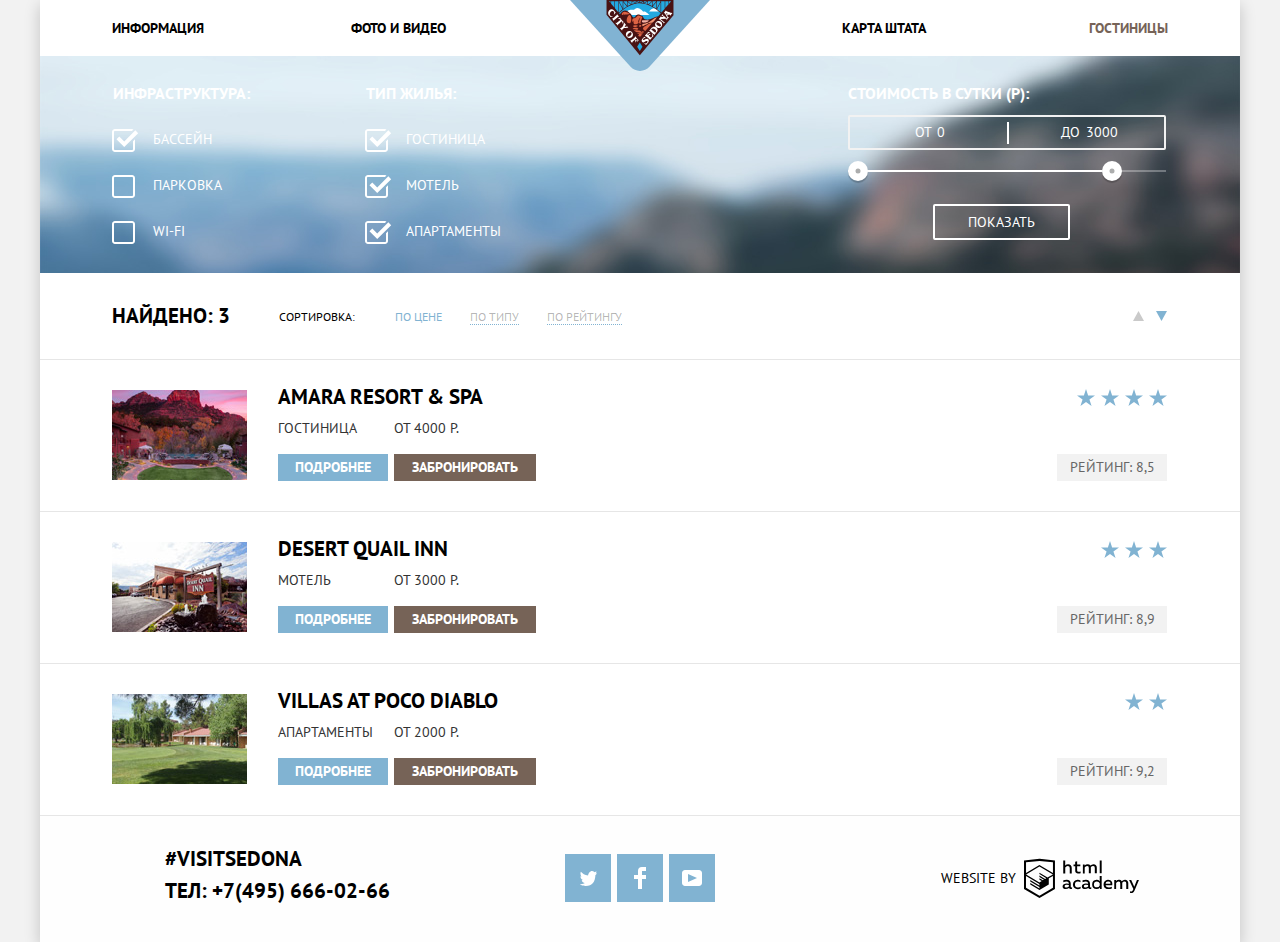
==== commit 0cefaadf: "Завершение. Часть 2. Бьютификация, автопрефиксеризация и минимизация" ====
--- a/hotels.html
+++ b/hotels.html
@@ -1,219 +1,221 @@
 <!DOCTYPE html>
 <html lang="ru">
-  <head>
+
+<head>
     <meta charset="utf-8">
     <link href="https://fonts.googleapis.com/css?family=PT+Sans:400,700&display=swap" rel="stylesheet">
     <title>HTML Academy: Седона</title>
     <link href="css/normalize.css" rel="stylesheet">
-    <link href="css/styles.css" rel="stylesheet">
-  </head>
-  <body>
+    <link href="css/styles.min.css" rel="stylesheet">
+</head>
+
+<body>
     <div class="body-container">
-      <!-- "Шапка сайта": навигация и логотип города -->
-      <header>
-        <nav class="header-nav">
-          <a href="index.html" class="header-logo"><img src="img/logos/logo-sedona.svg" width="140" height="71" alt="Логотип города"></a>
-          <ul class="header-nav-list">
-            <li class="header-nav-item"><a href="#" class="header-nav-link">Информация</a></li>
-            <li class="header-nav-item"><a href="#" class="header-nav-link">Фото и видео</a></li>
-            <li class="header-nav-item"><a href="#" class="header-nav-link">Карта штата</a></li>
-            <li class="header-nav-item"><a class="header-nav-link current">Гостиницы</a></li>
-          </ul>
-        </nav>
-      </header>
-
-      <!-- Основное содержимое -->
-      <main>
-        <!-- Блок 1: Параметры фильтрации гостиниц -->
-        <section>
-          <h2 class="visually-hidden">Фильтрация гостиниц</h2>
-          <form class="filter-container" action="https://echo.htmlacademy.ru" method="get">
-            <div class="filter-parameters">
-              <fieldset class="fieldset-parameters">
-                <legend class="filter-legend">Инфраструктура:</legend>
-                <ul class="filter-list">
-                  <li>
-                    <input class="visually-hidden" type="checkbox" name="pool" id="filter-infra-pool" checked>
-                    <label class="filter-checkbox" for="filter-infra-pool">Бассейн</label>
-                  </li>
-                  <li>
-                    <input class="visually-hidden" type="checkbox" name="parking" id="filter-infra-parking">
-                    <label class="filter-checkbox" for="filter-infra-parking">Парковка</label>
-                  </li>
-                  <li>
-                    <input class="visually-hidden" type="checkbox" name="wifi" id="filter-infra-wifi">
-                    <label class="filter-checkbox" for="filter-infra-wifi">Wi-Fi</label>
-                  </li>
+        <!-- "Шапка сайта": навигация и логотип города -->
+        <header>
+            <nav class="header-nav">
+                <a href="index.html" class="header-logo"><img src="img/logos/logo-sedona.svg" width="140" height="71" alt="Логотип города"></a>
+                <ul class="header-nav-list">
+                    <li class="header-nav-item"><a href="#" class="header-nav-link">Информация</a></li>
+                    <li class="header-nav-item"><a href="#" class="header-nav-link">Фото и видео</a></li>
+                    <li class="header-nav-item"><a href="#" class="header-nav-link">Карта штата</a></li>
+                    <li class="header-nav-item"><a class="header-nav-link current">Гостиницы</a></li>
                 </ul>
-              </fieldset>
-              <fieldset class="fieldset-parameters">
-                <legend class="filter-legend">Тип жилья:</legend>
-                <ul class="filter-list">
-                  <li>
-                    <input class="visually-hidden" type="checkbox" name="hotel" id="filter-type-hotel" checked>
-                    <label class="filter-checkbox" for="filter-type-hotel">Гостиница</label>
-                  </li>
-                  <li>
-                    <input class="visually-hidden" type="checkbox" name="motel" id="filter-type-motel" checked>
-                    <label class="filter-checkbox" for="filter-type-motel">Мотель</label>
-                  </li>
-                  <li>
-                    <input class="visually-hidden" type="checkbox" name="apartment" id="filter-type-apartment" checked>
-                    <label class="filter-checkbox" for="filter-type-apartment">Апартаменты</label>
-                  </li>
+            </nav>
+        </header>
+
+        <!-- Основное содержимое -->
+        <main>
+            <!-- Блок 1: Параметры фильтрации гостиниц -->
+            <section>
+                <h2 class="visually-hidden">Фильтрация гостиниц</h2>
+                <form class="filter-container" action="https://echo.htmlacademy.ru" method="get">
+                    <div class="filter-parameters">
+                        <fieldset class="fieldset-parameters">
+                            <legend class="filter-legend">Инфраструктура:</legend>
+                            <ul class="filter-list">
+                                <li>
+                                    <input class="visually-hidden" type="checkbox" name="pool" id="filter-infra-pool" checked>
+                                    <label class="filter-checkbox" for="filter-infra-pool">Бассейн</label>
+                                </li>
+                                <li>
+                                    <input class="visually-hidden" type="checkbox" name="parking" id="filter-infra-parking">
+                                    <label class="filter-checkbox" for="filter-infra-parking">Парковка</label>
+                                </li>
+                                <li>
+                                    <input class="visually-hidden" type="checkbox" name="wifi" id="filter-infra-wifi">
+                                    <label class="filter-checkbox" for="filter-infra-wifi">Wi-Fi</label>
+                                </li>
+                            </ul>
+                        </fieldset>
+                        <fieldset class="fieldset-parameters">
+                            <legend class="filter-legend">Тип жилья:</legend>
+                            <ul class="filter-list">
+                                <li>
+                                    <input class="visually-hidden" type="checkbox" name="hotel" id="filter-type-hotel" checked>
+                                    <label class="filter-checkbox" for="filter-type-hotel">Гостиница</label>
+                                </li>
+                                <li>
+                                    <input class="visually-hidden" type="checkbox" name="motel" id="filter-type-motel" checked>
+                                    <label class="filter-checkbox" for="filter-type-motel">Мотель</label>
+                                </li>
+                                <li>
+                                    <input class="visually-hidden" type="checkbox" name="apartment" id="filter-type-apartment" checked>
+                                    <label class="filter-checkbox" for="filter-type-apartment">Апартаменты</label>
+                                </li>
+                            </ul>
+                        </fieldset>
+                    </div>
+                    <fieldset class="fieldset-price">
+                        <legend class="filter-legend filter-price-legend">Стоимость в сутки (р):</legend>
+                        <div class="filter-price">
+                            <label class="filter-price-input-from">От
+                    <input class="filter-price-input" type="text" name="price-min" placeholder="0" required autocomplete="off">
+                  </label>
+                            <label class="filter-price-input-to">До
+                    <input class="filter-price-input" type="text" name="price-max" placeholder="3000" required autocomplete="off">
+                  </label>
+                        </div>
+                        <div class="filter-price-range">
+                            <div class="price-range-bar-transparent">
+                                <div class="price-range-bar"></div>
+                            </div>
+                            <button class="price-range-toggle range-toggle-min" type="button" aria-label="Стоимость в сутки от"></button>
+                            <button class="price-range-toggle range-toggle-max" type="button" aria-label="Стоимость в сутки до"></button>
+                        </div>
+                        <button class="filter-button" type="submit">Показать</button>
+                    </fieldset>
+                </form>
+            </section>
+
+            <!-- Блок 2: Блок управления результатами фильтрации > -->
+            <section class="hotel-result">
+                <h2 class="visually-hidden">Гостиницы</h2>
+                <div class="hotel-result-count">
+                    <p>Найдено: 3</p>
+                </div>
+                <p class="hotel-result-sort">Сортировка:</p>
+                <ul class="hotel-result-list">
+                    <li><a href="#" class="hotel-result-link current">По цене</a></li>
+                    <li><a href="#" class="hotel-result-link left">По типу</a></li>
+                    <li><a href="#" class="hotel-result-link left">По рейтингу</a></li>
                 </ul>
-              </fieldset>
-            </div>
-            <fieldset class="fieldset-price">
-              <legend class="filter-legend filter-price-legend">Стоимость в сутки (р):</legend>
-              <div class="filter-price">
-                  <label class="filter-price-input-from">От
-                    <input class="filter-price-input" type="text" name="price-min" placeholder="0" required>
-                  </label>
-                  <label class="filter-price-input-to">До
-                    <input class="filter-price-input" type="text" name="price-max" placeholder="3000" required>
-                  </label>
-              </div>
-              <div class="filter-price-range">
-                  <div class="price-range-bar-transparent">
-                      <div class="price-range-bar"></div>
-                  </div>
-                  <button class="price-range-toggle range-toggle-min" type="button" aria-label="Стоимость в сутки от"></button>
-                  <button class="price-range-toggle range-toggle-max" type="button" aria-label="Стоимость в сутки до"></button>
-              </div>
-              <button class="filter-button" type="submit">Показать</button>
-            </fieldset>
-         </form>
-        </section>
-
-        <!-- Блок 2: Блок управления результатами фильтрации > -->
-        <section class="hotel-result">
-          <h2 class="visually-hidden">Гостиницы</h2>
-          <div class="hotel-result-count">
-            <p>Найдено: 3</p>
-          </div>
-          <p class="hotel-result-sort">Сортировка:</p>
-          <ul class="hotel-result-list">
-            <li><a href="#" class="hotel-result-link current">По цене</a></li>
-            <li><a href="#" class="hotel-result-link left">По типу</a></li>
-            <li><a href="#" class="hotel-result-link left">По рейтингу</a></li>
-          </ul>
-          <div class="hotel-result-sort-range">
-            <a href="#" class="hotel-result-asc" aria-label="Сортировка по возрастанию" title="По возрастанию">
+                <div class="hotel-result-sort-range">
+                    <a href="#" class="hotel-result-asc" aria-label="Сортировка по возрастанию" title="По возрастанию">
               <svg xmlns="http://www.w3.org/2000/svg" width="11" height="10" viewBox="0 0 11 10">
                 <path d="M5.5 0L0 10h11z"/></svg>
             </a>
-            <a href="#" class="hotel-result-desc current" aria-label="Сортировка по убыванию" title="По убыванию">
+                    <a href="#" class="hotel-result-desc current" aria-label="Сортировка по убыванию" title="По убыванию">
               <svg xmlns="http://www.w3.org/2000/svg" width="11" height="10" viewBox="0 0 11 10"><path d="M5.5 10L0 0h11"/></svg>
             </a>
-          </div>
-        </section>
-
-        <!-- Блок 3: Результаты фильтрации гостиниц -->
-        <section>
-          <h2 class="visually-hidden">Результаты поиска</h2>
-          <ul class="hotel-list">
-            <li class="hotel-item">
-              <img src="img/content/hotels/amara-resort-spa.jpg" width="135" height="90" alt="Amara Resort & Spa">
-              <div class="hotel-item-info">
-                <div>
-                  <a href="#" class="hotel-title">Amara Resort & Spa</a>
                 </div>
-                <div class="hotel-item-container">
-                  <p class="type">Гостиница</p>
-                  <p class="price">От 4000 р.</p>
-                </div>
-                <div class="hotel-item-container">
-                  <a href="#" class="hotel-details">Подробнее</a>
-                  <a href="#" class="hotel-reservation">Забронировать</a>
-                </div>
-              </div>
-              <div class="hotel-item-ratio">
-                <ul class ="hotel-stars">
-                  <li>
-                    <svg xmlns="http://www.w3.org/2000/svg" width="18" height="17" viewBox="0 0 18 17"><path fill="#81B3D2" d="M9.002 0l2.126 6.494h6.877l-5.564 4.012L14.566 17l-5.564-4.013L3.438 17l2.126-6.494L0 6.494h6.878z"/></svg>
-                  </li>
-                  <li>
-                    <svg xmlns="http://www.w3.org/2000/svg" width="18" height="17" viewBox="0 0 18 17"><path fill="#81B3D2" d="M9.002 0l2.126 6.494h6.877l-5.564 4.012L14.566 17l-5.564-4.013L3.438 17l2.126-6.494L0 6.494h6.878z"/></svg>
-                  </li>
-                  <li>
-                    <svg xmlns="http://www.w3.org/2000/svg" width="18" height="17" viewBox="0 0 18 17"><path fill="#81B3D2" d="M9.002 0l2.126 6.494h6.877l-5.564 4.012L14.566 17l-5.564-4.013L3.438 17l2.126-6.494L0 6.494h6.878z"/></svg>
-                  </li>
-                  <li>
-                    <svg xmlns="http://www.w3.org/2000/svg" width="18" height="17" viewBox="0 0 18 17"><path fill="#81B3D2" d="M9.002 0l2.126 6.494h6.877l-5.564 4.012L14.566 17l-5.564-4.013L3.438 17l2.126-6.494L0 6.494h6.878z"/></svg>
-                  </li>
+            </section>
+
+            <!-- Блок 3: Результаты фильтрации гостиниц -->
+            <section>
+                <h2 class="visually-hidden">Результаты поиска</h2>
+                <ul class="hotel-list">
+                    <li class="hotel-item">
+                        <img src="img/content/hotels/amara-resort-spa.jpg" width="135" height="90" alt="Amara Resort & Spa">
+                        <div class="hotel-item-info">
+                            <div>
+                                <a href="#" class="hotel-title">Amara Resort & Spa</a>
+                            </div>
+                            <div class="hotel-item-container">
+                                <p class="type">Гостиница</p>
+                                <p class="price">От 4000 р.</p>
+                            </div>
+                            <div class="hotel-item-container">
+                                <a href="#" class="hotel-details">Подробнее</a>
+                                <a href="#" class="hotel-reservation">Забронировать</a>
+                            </div>
+                        </div>
+                        <div class="hotel-item-ratio">
+                            <ul class="hotel-stars">
+                                <li>
+                                    <svg xmlns="http://www.w3.org/2000/svg" width="18" height="17" viewBox="0 0 18 17"><path fill="#81B3D2" d="M9.002 0l2.126 6.494h6.877l-5.564 4.012L14.566 17l-5.564-4.013L3.438 17l2.126-6.494L0 6.494h6.878z"/></svg>
+                                </li>
+                                <li>
+                                    <svg xmlns="http://www.w3.org/2000/svg" width="18" height="17" viewBox="0 0 18 17"><path fill="#81B3D2" d="M9.002 0l2.126 6.494h6.877l-5.564 4.012L14.566 17l-5.564-4.013L3.438 17l2.126-6.494L0 6.494h6.878z"/></svg>
+                                </li>
+                                <li>
+                                    <svg xmlns="http://www.w3.org/2000/svg" width="18" height="17" viewBox="0 0 18 17"><path fill="#81B3D2" d="M9.002 0l2.126 6.494h6.877l-5.564 4.012L14.566 17l-5.564-4.013L3.438 17l2.126-6.494L0 6.494h6.878z"/></svg>
+                                </li>
+                                <li>
+                                    <svg xmlns="http://www.w3.org/2000/svg" width="18" height="17" viewBox="0 0 18 17"><path fill="#81B3D2" d="M9.002 0l2.126 6.494h6.877l-5.564 4.012L14.566 17l-5.564-4.013L3.438 17l2.126-6.494L0 6.494h6.878z"/></svg>
+                                </li>
+                            </ul>
+                            <span class="hotel-ratio">Рейтинг: 8,5</span>
+                        </div>
+                    </li>
+                    <li class="hotel-item">
+                        <img src="img/content/hotels/desert-quail-inn.jpg" width="135" height="90" alt="Desert Quail Inn">
+                        <div class="hotel-item-info">
+                            <div>
+                                <a href="#" class="hotel-title">Desert Quail Inn</a>
+                            </div>
+                            <div class="hotel-item-container">
+                                <p class="type">Мотель</p>
+                                <p class="price">От 3000 р.</p>
+                            </div>
+                            <div class="hotel-item-container">
+                                <a href="#" class="hotel-details">Подробнее</a>
+                                <a href="#" class="hotel-reservation">Забронировать</a>
+                            </div>
+                        </div>
+                        <div class="hotel-item-ratio">
+                            <ul class="hotel-stars">
+                                <li>
+                                    <svg xmlns="http://www.w3.org/2000/svg" width="18" height="17" viewBox="0 0 18 17"><path fill="#81B3D2" d="M9.002 0l2.126 6.494h6.877l-5.564 4.012L14.566 17l-5.564-4.013L3.438 17l2.126-6.494L0 6.494h6.878z"/></svg>
+                                </li>
+                                <li>
+                                    <svg xmlns="http://www.w3.org/2000/svg" width="18" height="17" viewBox="0 0 18 17"><path fill="#81B3D2" d="M9.002 0l2.126 6.494h6.877l-5.564 4.012L14.566 17l-5.564-4.013L3.438 17l2.126-6.494L0 6.494h6.878z"/></svg>
+                                </li>
+                                <li>
+                                    <svg xmlns="http://www.w3.org/2000/svg" width="18" height="17" viewBox="0 0 18 17"><path fill="#81B3D2" d="M9.002 0l2.126 6.494h6.877l-5.564 4.012L14.566 17l-5.564-4.013L3.438 17l2.126-6.494L0 6.494h6.878z"/></svg>
+                                </li>
+                            </ul>
+                            <span class="hotel-ratio">Рейтинг: 8,9</span>
+                        </div>
+                    </li>
+                    <li class="hotel-item">
+                        <img src="img/content/hotels/villas-at-poco-diablo.jpg" width="135" height="90" alt="Villas at Poco Diablo">
+                        <div class="hotel-item-info">
+                            <div>
+                                <a href="#" class="hotel-title">Villas at Poco Diablo</a>
+                            </div>
+                            <div class="hotel-item-container">
+                                <p class="type">Апартаменты</p>
+                                <p class="price">От 2000 р.</p>
+                            </div>
+                            <div class="hotel-item-container">
+                                <a href="#" class="hotel-details">Подробнее</a>
+                                <a href="#" class="hotel-reservation">Забронировать</a>
+                            </div>
+                        </div>
+                        <div class="hotel-item-ratio">
+                            <ul class="hotel-stars">
+                                <li>
+                                    <svg xmlns="http://www.w3.org/2000/svg" width="18" height="17" viewBox="0 0 18 17"><path fill="#81B3D2" d="M9.002 0l2.126 6.494h6.877l-5.564 4.012L14.566 17l-5.564-4.013L3.438 17l2.126-6.494L0 6.494h6.878z"/></svg>
+                                </li>
+                                <li>
+                                    <svg xmlns="http://www.w3.org/2000/svg" width="18" height="17" viewBox="0 0 18 17"><path fill="#81B3D2" d="M9.002 0l2.126 6.494h6.877l-5.564 4.012L14.566 17l-5.564-4.013L3.438 17l2.126-6.494L0 6.494h6.878z"/></svg>
+                                </li>
+                            </ul>
+                            <span class="hotel-ratio">Рейтинг: 9,2</span>
+                        </div>
+                    </li>
                 </ul>
-                <span class="hotel-ratio">Рейтинг: 8,5</span>
-              </div>
-            </li>
-            <li class="hotel-item">
-              <img src="img/content/hotels/desert-quail-inn.jpg" width="135" height="90" alt="Desert Quail Inn">
-              <div class="hotel-item-info">
-                <div>
-                  <a href="#" class="hotel-title">Desert Quail Inn</a>
-                </div>
-                <div class="hotel-item-container">
-                  <p class="type">Мотель</p>
-                  <p class="price">От 3000 р.</p>
-                </div>
-                <div class="hotel-item-container">
-                  <a href="#" class="hotel-details">Подробнее</a>
-                  <a href="#" class="hotel-reservation">Забронировать</a>
-                </div>
-              </div>
-              <div class="hotel-item-ratio">
-                <ul class ="hotel-stars">
-                  <li>
-                    <svg xmlns="http://www.w3.org/2000/svg" width="18" height="17" viewBox="0 0 18 17"><path fill="#81B3D2" d="M9.002 0l2.126 6.494h6.877l-5.564 4.012L14.566 17l-5.564-4.013L3.438 17l2.126-6.494L0 6.494h6.878z"/></svg>
-                  </li>
-                  <li>
-                    <svg xmlns="http://www.w3.org/2000/svg" width="18" height="17" viewBox="0 0 18 17"><path fill="#81B3D2" d="M9.002 0l2.126 6.494h6.877l-5.564 4.012L14.566 17l-5.564-4.013L3.438 17l2.126-6.494L0 6.494h6.878z"/></svg>
-                  </li>
-                  <li>
-                    <svg xmlns="http://www.w3.org/2000/svg" width="18" height="17" viewBox="0 0 18 17"><path fill="#81B3D2" d="M9.002 0l2.126 6.494h6.877l-5.564 4.012L14.566 17l-5.564-4.013L3.438 17l2.126-6.494L0 6.494h6.878z"/></svg>
-                  </li>
-                </ul>
-                <span class="hotel-ratio">Рейтинг: 8,9</span>
-              </div>
-            </li>
-            <li class="hotel-item">
-              <img src="img/content/hotels/villas-at-poco-diablo.jpg" width="135" height="90" alt="Villas at Poco Diablo">
-              <div class="hotel-item-info">
-                <div>
-                  <a href="#" class="hotel-title">Villas at Poco Diablo</a>
-                </div>
-                <div class="hotel-item-container">
-                  <p class="type">Апартаменты</p>
-                  <p class="price">От 2000 р.</p>
-                </div>
-                <div class="hotel-item-container">
-                  <a href="#" class="hotel-details">Подробнее</a>
-                  <a href="#" class="hotel-reservation">Забронировать</a>
-                </div>
-              </div>
-              <div class="hotel-item-ratio">
-                <ul class ="hotel-stars">
-                  <li>
-                    <svg xmlns="http://www.w3.org/2000/svg" width="18" height="17" viewBox="0 0 18 17"><path fill="#81B3D2" d="M9.002 0l2.126 6.494h6.877l-5.564 4.012L14.566 17l-5.564-4.013L3.438 17l2.126-6.494L0 6.494h6.878z"/></svg>
-                  </li>
-                  <li>
-                    <svg xmlns="http://www.w3.org/2000/svg" width="18" height="17" viewBox="0 0 18 17"><path fill="#81B3D2" d="M9.002 0l2.126 6.494h6.877l-5.564 4.012L14.566 17l-5.564-4.013L3.438 17l2.126-6.494L0 6.494h6.878z"/></svg>
-                  </li>
-                </ul>
-                <span class="hotel-ratio">Рейтинг: 9,2</span>
-              </div>
-            </li>
-          </ul>
-        </section>
-      </main>
-
-      <!-- "Подвал" -->
-      <footer class="footer-container">
-        <div class="footer-contacts">
-          <p class="footer-hashtag">#VisitSedona</p>
-          <a class="footer-phone" href="tel:+74956660266">Тел: +7(495) 666-02-66</a>
-        </div>
-        <span class="footer-icons">
+            </section>
+        </main>
+
+        <!-- "Подвал" -->
+        <footer class="footer-container">
+            <div class="footer-contacts">
+                <p class="footer-hashtag">#VisitSedona</p>
+                <a class="footer-phone" href="tel:+74956660266">Тел: +7(495) 666-02-66</a>
+            </div>
+            <span class="footer-icons">
           <a href="https://twitter.com/SedonaAZ" class="footer-icon-social" aria-label="Twitter" title="Twitter">
             <svg xmlns="http://www.w3.org/2000/svg" xmlns:xlink="http://www.w3.org/1999/xlink" width="17" height="15" viewBox="0 0 17 15"><path fill="#FFF" d="M10.95.144c1.685-.496 2.984.27 3.577 1.179.673-.231 1.331-.481 2.011-.708a2.345 2.345 0 0 1-.857 1.768c.685.17 1.304-.491 1.304-.491-.169 1-1.006 1.788-1.563 2.024-.231 6.75-3.175 11.217-10.077 11.082h-.446c-.41 0-4.164-.46-4.898-1.887 2.271.196 3.893-.422 4.693-1.177-.96-.3-2.679-.477-2.979-2.95.349.106.564.228 1.19.119C1.705 8.247.374 7.53.448 5.33c.285.328 1.067.536 1.34.472C1.085 5.561-.182 2.442.894.85c1.818 1.854 3.735 3.606 7.152 3.773C8.254 2.33 9.183.793 10.95.144z"/></svg>
           </a>
@@ -224,15 +226,16 @@
             <svg xmlns="http://www.w3.org/2000/svg" xmlns:xlink="http://www.w3.org/1999/xlink" width="20" height="16" viewBox="0 0 20 16"><path fill="#FFF" d="M17 0H3C1.35 0 0 1.35 0 3v10c0 1.65 1.35 3 3 3h14c1.65 0 3-1.35 3-3V3c0-1.65-1.35-3-3-3zM6.027 11.998V4.002L15.014 8l-8.987 3.998z"/></svg>
           </a>
         </span>
-        <div class="footer-by">
-          <p class="footer-by-text">Website by</p>
-          <a href="https://htmlacademy.ru/intensive/htmlcss" class="footer-by-logo" aria-label="HTML Academy">
+            <div class="footer-by">
+                <p class="footer-by-text">Website by</p>
+                <a href="https://htmlacademy.ru/intensive/htmlcss" class="footer-by-logo" aria-label="HTML Academy">
             <svg id="Layer_1" data-name="Layer 1" xmlns="http://www.w3.org/2000/svg" width="115" height="41" viewBox="0 0 108.08 36.85"><title>HTML Academy</title><path d="M44.61,26.88a2,2,0,0,0,.55-0.1v1.33a3.25,3.25,0,0,1-1.18.21,1.67,1.67,0,0,1-1.67-1,4.84,4.84,0,0,1-3.14,1.08c-1.51,0-2.91-.83-2.91-2.55,0-2.13,2-2.79,3.71-2.79a11.08,11.08,0,0,1,2.17.25v-0.3c0-1-.76-1.77-2.19-1.77a7.42,7.42,0,0,0-3,.64v-1.7a10.21,10.21,0,0,1,3.19-.55c2.36,0,3.81,1.12,3.81,3.65v3a0.54,0.54,0,0,0,.49.59h0.17Zm-6.44-1.13A1.35,1.35,0,0,0,39.63,27h0.11a3.39,3.39,0,0,0,2.41-1V24.58a9.72,9.72,0,0,0-1.81-.21c-1,0-2.16.33-2.16,1.38h0Zm12.36-6.11a5,5,0,0,1,2.57.64V22a4.08,4.08,0,0,0-2.3-.7,2.75,2.75,0,1,0,0,5.49,5,5,0,0,0,2.43-.64v1.71a6.27,6.27,0,0,1-2.76.57A4.21,4.21,0,0,1,46,24.51q0-.21,0-0.41a4.32,4.32,0,0,1,4.18-4.46h0.38Zm12.17,7.24a2,2,0,0,0,.55-0.1v1.33a3.25,3.25,0,0,1-1.18.21,1.67,1.67,0,0,1-1.67-1,4.84,4.84,0,0,1-3.14,1.08c-1.51,0-2.91-.83-2.91-2.55,0-2.13,2-2.79,3.71-2.79a11.08,11.08,0,0,1,2.17.25v-0.3c0-1-.76-1.77-2.19-1.77a7.42,7.42,0,0,0-3,.64v-1.7a10.21,10.21,0,0,1,3.19-.55c2.36,0,3.81,1.12,3.81,3.65v3a0.54,0.54,0,0,0,.49.59h0.17Zm-6.44-1.13A1.35,1.35,0,0,0,57.73,27h0.11a3.39,3.39,0,0,0,2.41-1V24.58a9.72,9.72,0,0,0-1.81-.21c-1.06,0-2.16.33-2.16,1.38h0ZM73,16V28.2H71.35V26.88a3.88,3.88,0,0,1-3.19,1.54,4.4,4.4,0,0,1,0-8.78,3.81,3.81,0,0,1,3,1.3V16H73Zm-4.53,5.22a2.76,2.76,0,1,0,0,5.52A2.86,2.86,0,0,0,71.15,25V23A2.91,2.91,0,0,0,68.49,21.27ZM79,19.64c3.31,0,4.46,2.68,3.92,5.09H76.7c0.21,1.5,1.67,2.11,3.19,2.11a6.11,6.11,0,0,0,2.64-.59v1.6a7.14,7.14,0,0,1-3,.57C77,28.42,74.78,27,74.78,24a4.18,4.18,0,0,1,4-4.39H79Zm0.09,1.54a2.28,2.28,0,0,0-2.44,2.1v0.06H81.3A2,2,0,0,0,79.13,21.18Zm5.73,7V19.87h1.65v1a3.81,3.81,0,0,1,2.78-1.27A2.86,2.86,0,0,1,91.89,21a4.12,4.12,0,0,1,2.91-1.33A3.06,3.06,0,0,1,98,23V28.2h-1.9V23.05a1.59,1.59,0,0,0-1.42-1.75H94.42a2.8,2.8,0,0,0-2.07,1.12V28.2h-1.9V23.05A1.59,1.59,0,0,0,89,21.31H88.8a3,3,0,0,0-2.21,1.29v5.63H84.86Zm21.31-8.33h1.9l-3.91,9.46c-0.9,2.17-2.09,2.86-3.35,2.86a4.76,4.76,0,0,1-1.1-.14V30.46a2.86,2.86,0,0,0,.85.12c0.9,0,1.58-.64,2.07-1.9l0.17-.42-4-8.4h2l2.86,6.29ZM38.73,1.46V6.22a3.81,3.81,0,0,1,2.7-1.14,3.25,3.25,0,0,1,3.44,3.4v5.15H43V8.72a1.81,1.81,0,0,0-1.61-2h-0.3a2.93,2.93,0,0,0-2.32,1.39v5.52h-1.9V1.46h1.9ZM49.94,2.31v3h3V6.91h-3v3.81c0,1.1.5,1.46,1.58,1.46a4.49,4.49,0,0,0,1.69-.33v1.6A6.8,6.8,0,0,1,51,13.8a2.55,2.55,0,0,1-2.86-2.74V6.89H46.58V5.26h1.5V2.74Zm5.4,11.31V5.28H57v1A3.81,3.81,0,0,1,59.77,5a2.86,2.86,0,0,1,2.6,1.33A4.12,4.12,0,0,1,65.28,5,3.06,3.06,0,0,1,68.44,8.4v5.21h-1.9V8.46a1.59,1.59,0,0,0-1.42-1.75H64.89a2.8,2.8,0,0,0-2.07,1.12v5.78h-1.9V8.46A1.59,1.59,0,0,0,59.5,6.71H59.27A3,3,0,0,0,57.06,8v5.63H55.34ZM71.17,1.45H73V13.6H71.17V1.45ZM14.71,0H14.55L0,1.54V28.21l14.55,8.66,14.55-8.66V1.54Zm12.5,27.1L14.55,34.64,1.9,27.12V16.18l12.59,7.5V25L5.86,19.9v1.31l8.68,5.21v1.39L5.87,22.65V24l8.68,5.21,8.75-5.24V18.31L27.2,16V27.12Zm0-12.53-3.48,2-1.6,1L14.51,13v1.31L21,18.23H21l-0.14.09-1,.54-5.37-3.2V17l4.24,2.52-1,.67-3.2-1.9v1.31l2.1,1.24L14.5,22.1,2,14.65,14.51,7.11Zm0-1.32L14.49,5.76,1.91,13.25v-10L14.56,1.92,27.21,3.25v10h0Z" transform="translate(0 -0.02)" fill="#231f20"/></svg>
           </a>
-        </div>
-      </footer>
+            </div>
+        </footer>
 
     </div>
 
-  </body>
+</body>
+
 </html>
--- a/css/styles.min.css
+++ b/css/styles.min.css
@@ -0,0 +1,17 @@
+html{-webkit-box-sizing:border-box;box-sizing:border-box}*,*::after,*::before{-webkit-box-sizing:inherit;box-sizing:inherit}body{font-family:"PT Sans",Arial,sans-serif;font-size:14px;line-height:21px;color:#000000;text-transform:uppercase;background-color:#f2f2f2}.body-container{margin:0 auto;padding-top:0px;width:1200px;-webkit-box-shadow:0 5px 15px rgba(0,1,1,0.2);box-shadow:0 5px 15px rgba(0,1,1,0.2)}.visually-hidden{position:absolute;width:1px;height:1px;margin:-1px;border:0;padding:0;white-space:nowrap;-webkit-clip-path:inset(100%);clip-path:inset(100%);clip:rect(0 0 0 0);overflow:hidden}img{max-width:100%;height:auto}.header-nav{background-color:#ffffff}.header-nav-list{display:-webkit-box;display:-ms-flexbox;display:flex;-ms-flex-wrap:wrap;flex-wrap:wrap;-webkit-box-pack:justify;-ms-flex-pack:justify;justify-content:space-between;margin:0;padding-right:72px;padding-left:72px;list-style:none}.header-nav-item{width:239px;height:56px;padding:15px 0}.header-nav-list li:nth-child(4n+1),.header-nav-list li:nth-child(4n+2){text-align:left}.header-nav-list li:nth-child(4n+3),.header-nav-list li:nth-child(4n+4){text-align:right}.header-nav-list li:nth-child(4n+2){margin-right:auto}.header-nav-list li:nth-child(4n+3){margin-right:3px}.header-nav-link{line-height:26px;font-weight:bold;color:#000000;text-decoration:none}.header-nav-link:hover,.header-nav-link:focus{color:#81b3d2;outline:none}.header-nav-link:active{color:rgba(0,0,0,0.3)}.header-nav-link.current,.header-nav-link.current:hover,.header-nav-link.current:active{color:#766357}.header-logo-index{position:absolute;top:0;left:50%;margin-left:-70px;z-index:20}.header-logo{position:absolute;top:0;left:50%;margin-left:-70px;z-index:20}.header-logo:hover,.header-logo:focus{opacity:0.8;outline:none}.header-logo:active{opacity:0.5}.footer-container{display:-webkit-box;display:-ms-flexbox;display:flex;-ms-flex-wrap:wrap;flex-wrap:wrap;-webkit-box-pack:justify;-ms-flex-pack:justify;justify-content:space-between;padding-top:30px;padding-bottom:32px;background-color:rgba(255,255,255,0.9)}.footer-position{position:relative;margin-top:-120px}.footer-contacts{display:-webkit-box;display:-ms-flexbox;display:flex;-ms-flex-wrap:wrap;flex-wrap:wrap;-webkit-box-orient:vertical;-webkit-box-direction:normal;-ms-flex-direction:column;flex-direction:column;-webkit-box-pack:center;-ms-flex-pack:center;justify-content:center;width:400px;padding-left:125px}.footer-hashtag{margin:0;padding-bottom:6px;font-size:21px;font-weight:bold;line-height:26px}.footer-phone{font-size:21px;font-weight:bold;line-height:26px;color:#000000;text-decoration:none}.footer-phone:hover,.footer-phone:focus{color:#81b3d2;outline:none}.footer-phone:active{color:rgba(0,0,0,0.3)}.footer-icons{display:-webkit-box;display:-ms-flexbox;display:flex;-ms-flex-wrap:wrap;flex-wrap:wrap;-webkit-box-pack:center;-ms-flex-pack:center;justify-content:center;-webkit-box-align:center;-ms-flex-align:center;align-items:center;width:400px}.footer-icon-social{display:-webkit-box;display:-ms-flexbox;display:flex;-ms-flex-wrap:wrap;flex-wrap:wrap;-ms-flex-pack:distribute;justify-content:space-around;-webkit-box-align:center;-ms-flex-align:center;align-items:center;margin:3px;width:46px;height:48px;background-color:#81b3d2}.footer-icon-social:hover,.footer-icon-social:focus{background-color:#669ec0;outline:none}.footer-icon-social:active{background-color:#5496bd;opacity:0.3}.footer-by{display:-webkit-box;display:-ms-flexbox;display:flex;-ms-flex-wrap:wrap;flex-wrap:wrap;-webkit-box-align:center;-ms-flex-align:center;align-items:center;-webkit-box-pack:center;-ms-flex-pack:center;justify-content:center;width:400px}.footer-by-text{padding-right:8px;font-size:14px;font-weight:normal;line-height:26px}.footer-by-logo{padding-top:7px}.footer-by-logo path{fill:#000000}.footer-by-logo path:hover,.footer-by-logo path:focus{fill:#81b3d2}.footer-by-logo path:active{fill:#bdbbbc}.welcome-container{background-color:#ffffff}.welcome-banner{display:-webkit-box;display:-ms-flexbox;display:flex;-ms-flex-wrap:wrap;flex-wrap:wrap;background-color:#81b3d2;background-image:url("../img/welcome/intro-mask.svg"),url("../img/background/background-photo.jpg");background-size:1200px 59px,1200px 773px;background-position:left 0 bottom -2px,0 -56px;background-repeat:no-repeat}.welcome-banner img{margin-top:76px;margin-right:auto;margin-bottom:79px;margin-left:auto}.welcome-block{display:-webkit-box;display:-ms-flexbox;display:flex;-ms-flex-wrap:wrap;flex-wrap:wrap;-webkit-box-orient:vertical;-webkit-box-direction:normal;-ms-flex-direction:column;flex-direction:column;min-height:216px;padding-top:42px}.welcome-block h2{margin-left:auto;margin-right:auto;width:440px;min-height:48px;font-size:21px;font-weight:bold;line-height:26px;text-align:center;color:#000000}.welcome-block p{line-height:26px;text-align:center;color:#333333}.reason-list{display:-webkit-box;display:-ms-flexbox;display:flex;-ms-flex-wrap:wrap;flex-wrap:wrap;-webkit-box-orient:vertical;-webkit-box-direction:normal;-ms-flex-direction:column;flex-direction:column;margin:0 auto;padding:0;list-style:none}.reason-item{width:400px;min-height:256px;text-align:center}.reason-item h2{font-size:21px;font-weight:bold;line-height:21px}.reason-item-first{display:-webkit-box;display:-ms-flexbox;display:flex;-ms-flex-wrap:wrap;flex-wrap:wrap}.reason-item-second{display:-webkit-box;display:-ms-flexbox;display:flex;-ms-flex-wrap:wrap;flex-wrap:wrap;-webkit-box-orient:horizontal;-webkit-box-direction:reverse;-ms-flex-direction:row-reverse;flex-direction:row-reverse}.reason-item-blue{display:-webkit-box;display:-ms-flexbox;display:flex;-ms-flex-wrap:wrap;flex-wrap:wrap;-webkit-box-orient:vertical;-webkit-box-direction:normal;-ms-flex-direction:column;flex-direction:column;-webkit-box-pack:justify;-ms-flex-pack:justify;justify-content:space-between;padding-top:46px;padding-bottom:60px;color:#ffffff;background-color:#81b3d2}.reason-item-blue h2{margin:0 auto;text-align:center;width:151px}.reason-item-first p{margin:0 auto;text-align:center;width:290px}.reason-item-second p{margin:0 auto;text-align:center;width:303px}.reason-others-list{display:-webkit-box;display:-ms-flexbox;display:flex;-ms-flex-wrap:wrap;flex-wrap:wrap;-webkit-box-orient:horizontal;-webkit-box-direction:normal;-ms-flex-direction:row;flex-direction:row;margin:0 auto;padding:0;list-style:none}.reason-item-grey{display:-webkit-box;display:-ms-flexbox;display:flex;-ms-flex-wrap:wrap;flex-wrap:wrap;-webkit-box-orient:vertical;-webkit-box-direction:normal;-ms-flex-direction:column;flex-direction:column;-ms-flex-line-pack:center;align-content:center;-webkit-box-pack:justify;-ms-flex-pack:justify;justify-content:space-between;z-index:20;padding-top:46px;padding-bottom:60px;background-color:#eeeeee}.reason-item-grey h2{margin:0 auto;text-align:center;width:151px}.reason-item-grey p{margin:0 auto;text-align:center;width:261px;color:#333333}.reason-item-grey:nth-child(3n) p{width:256px}.reason-feature-list{display:-webkit-box;display:-ms-flexbox;display:flex;-ms-flex-wrap:wrap;flex-wrap:wrap;-webkit-box-orient:horizontal;-webkit-box-direction:normal;-ms-flex-direction:row;flex-direction:row;margin:0 auto;padding:0;list-style:none;background-color:#ffffff}.reason-feature-item{width:400px;min-height:330px;padding-top:160px;padding-right:55px;padding-bottom:80px;padding-left:55px;text-align:center}.reason-feature-item h3{margin:0 auto;color:#000000;font-size:21px;font-weight:bold;line-height:21px;text-align:center}.reason-feature-item p{margin-top:25px;margin-bottom:0;text-align:center;color:#333333}.reason-feature-item p:nth-child(3n+1){width:252px}.reason-feature-item p:nth-child(3n+2){width:285px}.reason-feature-item p:nth-child(3n+3){width:273px}.reason-housing-icon{background-image:url("../img/icons/housing.svg");background-repeat:no-repeat;background-position:center 60px}.reason-food-icon{background-image:url("../img/icons/food.svg");background-repeat:no-repeat;background-position:center 62px}.reason-gift-icon{background-image:url("../img/icons/gift.svg");background-repeat:no-repeat;background-position:center 58px}.search-preconditions{position:relative;width:100%;min-height:290px;z-index:10;text-align:center;background-color:#ffffff}.search-preconditions h2{margin-top:0;margin-bottom:24px;padding-top:50px;font-size:30px;font-weight:bold;line-height:36px;text-align:center}.search-preconditions p{margin-top:0;margin-bottom:47px;line-height:24px;text-align:center;color:#333333}.search-form-display{width:568px;min-height:86px;margin-bottom:0;font-size:21px;font-weight:bold;line-height:26px;text-transform:uppercase;color:#ffffff;background-color:#766357;border:none;cursor:pointer}.search-form-display:hover,.search-form-display:focus{background-color:#604e43;outline:none}.search-form-display:active{color:rgba(255,255,255,0.3);background-color:#503e33}.search-form-container{position:absolute;left:50%;margin-left:-284px;z-index:5;display:-webkit-box;display:-ms-flexbox;display:flex;-ms-flex-wrap:wrap;flex-wrap:wrap;-webkit-box-orient:vertical;-webkit-box-direction:normal;-ms-flex-direction:column;flex-direction:column;-webkit-box-pack:justify;-ms-flex-pack:justify;justify-content:space-between;padding:55px;width:568px;min-height:395px;background-color:#ffffff;-webkit-box-shadow:0 5px 15px rgba(0,1,1,0.2);box-shadow:0 5px 15px rgba(0,1,1,0.2)}.search-form-container-open{-webkit-animation-name:open-search-form;animation-name:open-search-form;-webkit-animation-duration:1s;animation-duration:1s}@-webkit-keyframes open-search-form{from{-webkit-transform:translateY(-100%);transform:translateY(-100%)}to{-webkit-transform:translateY(0);transform:translateY(0)}}@keyframes open-search-form{from{-webkit-transform:translateY(-100%);transform:translateY(-100%)}to{-webkit-transform:translateY(0);transform:translateY(0)}}.search-form-inputs{display:-webkit-box;display:-ms-flexbox;display:flex;-ms-flex-wrap:wrap;flex-wrap:wrap;-webkit-box-orient:vertical;-webkit-box-direction:normal;-ms-flex-direction:column;flex-direction:column;-webkit-box-pack:justify;-ms-flex-pack:justify;justify-content:space-between}.inputs-date{display:-webkit-box;display:-ms-flexbox;display:flex;-ms-flex-wrap:wrap;flex-wrap:wrap;-webkit-box-pack:justify;-ms-flex-pack:justify;justify-content:space-between;-webkit-box-align:center;-ms-flex-align:center;align-items:center;margin-bottom:29px}.inputs-people{display:-webkit-box;display:-ms-flexbox;display:flex;-ms-flex-wrap:wrap;flex-wrap:wrap;-webkit-box-pack:justify;-ms-flex-pack:justify;justify-content:space-between;-webkit-box-align:center;-ms-flex-align:center;align-items:center;margin-bottom:30px}.inputs-people-label-and-count{display:-webkit-box;display:-ms-flexbox;display:flex;-ms-flex-wrap:wrap;flex-wrap:wrap;-webkit-box-pack:justify;-ms-flex-pack:justify;justify-content:space-between;-webkit-box-align:center;-ms-flex-align:center;align-items:center;width:226px}.inputs-people-count{display:-webkit-box;display:-ms-flexbox;display:flex;-ms-flex-wrap:wrap;flex-wrap:wrap}.search-form-label{font-size:14px;font-weight:bold;line-height:26px;text-align:left;color:#000000}.search-form-input-date{width:346px;height:38px;font-size:14px;font-weight:bold;text-align:left;color:#000000;padding-left:12px;background-color:#f2f2f2;border:solid 2px #f2f2f2}.search-form-input-date:hover{background-color:#ebebeb;border:solid 2px #ebebeb;outline:none}.search-form-input-date:focus,.search-form-input-date:active{background-color:#ffffff;border:solid 2px #e5e5e5;outline:none}.search-form-input-date::-webkit-input-placeholder{color:#000000;opacity:1;text-transform:uppercase}.search-form-input-date::-moz-placeholder{color:#000000;opacity:1;text-transform:uppercase}.search-form-input-date:-ms-input-placeholder{color:#000000;opacity:1;text-transform:uppercase}.search-form-input-date::-ms-input-placeholder{color:#000000;opacity:1;text-transform:uppercase}.search-form-input-date::placeholder{color:#000000;opacity:1;text-transform:uppercase}.search-form-input-date:-ms-input-placeholder{color:#000000;opacity:1;text-transform:uppercase}.search-form-input-people{width:38px;height:38px;font-size:14px;font-weight:bold;text-align:center;color:#000000;background-color:#f2f2f2;border:solid 2px #f2f2f2}.search-form-input-people:hover{background-color:#ebebeb;border:solid 2px #ebebeb;outline:none}.search-form-input-people:focus,.search-form-input-people:active{background-color:#ffffff;border:solid 2px #e5e5e5;outline:none}.search-form-input-people::-webkit-input-placeholder{color:#000000;text-align:center}.search-form-input-people::-moz-placeholder{color:#000000;text-align:center}.search-form-input-people:-ms-input-placeholder{color:#000000;text-align:center}.search-form-input-people::-ms-input-placeholder{color:#000000;text-align:center}.search-form-input-people::placeholder{color:#000000;text-align:center}.children{width:179px}.search-button-calendar{fill:#cacaca;background:transparent;border:none;cursor:pointer}.search-button-calendar-arrival{position:absolute;top:63px;right:58px}.search-button-calendar-departure{position:absolute;top:130px;right:58px}.search-button-calendar:hover,.search-button-calendar:focus{fill:#000000;outline:none}.search-button-calendar:active{fill:#81b3d2}.search-button-operation{position:relative;width:38px;height:38px;background-color:#f2f2f2;border:solid 2px #f2f2f2;cursor:pointer}.search-button-operation:hover,.search-button-operation:focus{background-color:#ebebeb;border:solid 2px #ebebeb;outline:none}.search-button-operation:active{background-color:#ffffff;border:solid 2px #e5e5e5}.operation-minus::before{content:"";position:absolute;width:12px;height:3px;left:11px;top:16px;background-color:#aaaaab}.operation-plus::before{content:"";position:absolute;width:11px;height:3px;left:11px;top:16px;background-color:#aaaaab}.operation-plus::after{content:"";position:absolute;width:11px;height:3px;left:11px;top:16px;background-color:#aaaaab;-webkit-transform:rotate(90deg);-ms-transform:rotate(90deg);transform:rotate(90deg)}.operation-minus:hover::before,.operation-minus:focus::before,.operation-plus:hover::before,.operation-plus:focus::before,.operation-plus:focus::after,.operation-plus:hover::after{background-color:#000000;outline:none}.operation-minus:active::before,.operation-plus:active::before,.operation-plus:active::after{background-color:#81b3d2}.search-button{width:458px;min-height:58px;font-size:21px;font-weight:bold;line-height:26px;text-transform:uppercase;color:#ffffff;background-color:#81b3d2;border:none;cursor:pointer}.search-button:hover,.search-button:focus{background-color:#669ec0;outline:none}.search-button:active{color:rgba(255,255,255,0.3);background-color:#5496bd}.map-container{display:-webkit-box;display:-ms-flexbox;display:flex;-ms-flex-wrap:wrap;flex-wrap:wrap;background-color:#eeeeee}.map-frame{position:relative;width:1200px;height:594px}.filter-container{display:-webkit-box;display:-ms-flexbox;display:flex;-ms-flex-wrap:wrap;flex-wrap:wrap;-webkit-box-pack:justify;-ms-flex-pack:justify;justify-content:space-between;min-height:217px;padding-top:27px;padding-left:71px;padding-right:74px;padding-bottom:30px;background-color:#669ec0;background-image:url("../img/background/background-filter.jpg");background-size:1200px 562px;background-position:0 -56px;background-repeat:no-repeat}.fieldset-parameters{display:-webkit-box;display:-ms-flexbox;display:flex;-ms-flex-wrap:wrap;flex-wrap:wrap;-webkit-box-pack:justify;-ms-flex-pack:justify;justify-content:space-between;-ms-flex-line-pack:justify;align-content:space-between;width:249px;padding:0;border:none}.filter-parameters{display:-webkit-box;display:-ms-flexbox;display:flex;-ms-flex-wrap:wrap;flex-wrap:wrap;min-height:135px}.filter-legend{font-size:16px;font-weight:bold;text-align:left;color:#ffffff}.filter-list{position:relative;margin:0;padding:0;text-align:left;color:#ffffff;list-style-type:none}.filter-list li{padding-left:40px;margin-top:25px}.filter-list label{padding-bottom:8px;cursor:pointer}.filter-checkbox::before{content:"";position:absolute;left:-1px;width:23px;height:23px;background-image:url(../img/icons/checkbox-off.svg);background-repeat:no-repeat;background-size:23px 23px}.filter-list input:checked+.filter-checkbox::before{content:"";position:absolute;left:-1px;width:27px;height:23px;background-image:url(../img/icons/checkbox-on.svg);background-repeat:no-repeat;background-size:27px 23px}.filter-list input:disabled+.filter-checkbox::before{content:"";position:absolute;left:-1px;width:23px;height:23px;background-image:url(../img/icons/checkbox-off-disabled.svg);background-repeat:no-repeat;background-size:23px 23px}.filter-list input:checked:disabled+.filter-checkbox::before{content:"";position:absolute;left:-1px;width:27px;height:23px;background-image:url(../img/icons/checkbox-on-disabled.svg);background-repeat:no-repeat;background-size:27px 23px}.filter-list input:hover+.filter-checkbox::before,.filter-list input:focus+.filter-checkbox::before{outline:none;padding-bottom:25px;border-bottom:1px solid #f2f2f2}.fieldset-price{width:318px;padding:0;margin:0;border:none}.filter-price-legend{margin-bottom:11px}.filter-price{position:relative;display:block;margin-bottom:20px;padding:5px 0px;border:2px solid #f2f2f2;border-radius:2px;cursor:pointer}.filter-price::after{content:"";position:absolute;top:5px;left:157px;width:2px;height:22px;background:#ffffff}.filter-price-input{width:50px;margin:0;color:#ffffff;background:transparent;border:none}.filter-price-input:hover,.filter-price-input:focus,.filter-price-input:active{border-bottom:solid 1px #ffffff;border-radius:1px;outline:none}.filter-price-input::-webkit-input-placeholder{color:#ffffff;opacity:1}.filter-price-input::-moz-placeholder{color:#ffffff;opacity:1}.filter-price-input:-ms-input-placeholder{color:#ffffff;opacity:1}.filter-price-input::-ms-input-placeholder{color:#ffffff;opacity:1}.filter-price-input::placeholder{color:#ffffff;opacity:1}.filter-price-input-to,.filter-price-input-from{width:90px;padding-left:65px;color:#ffffff}.filter-price-input-from{padding-right:7px}.filter-price-range{position:relative;margin-bottom:32px}.price-range-bar-transparent{height:2px;background:rgba(255,255,255,0.3)}.price-range-bar{width:80%;height:2px;background:#ffffff}.price-range-toggle{position:absolute;top:-9px;width:20px;height:20px;background-color:#ffffff;border:0;border-radius:50%;-webkit-box-shadow:0 2px 1px 0 rgba(0,1,1,0.2);box-shadow:0 2px 1px 0 rgba(0,1,1,0.2);cursor:pointer}.price-range-toggle:before{position:absolute;content:"";top:50%;left:50%;-webkit-transform:translateX(-50%) translateY(-50%);-ms-transform:translateX(-50%) translateY(-50%);transform:translateX(-50%) translateY(-50%);width:5px;height:5px;border-radius:50%;background-color:#acadad}.range-toggle-min{left:0}.range-toggle-max{left:80%}.price-range-toggle:hover{top:-10px;-webkit-transform:translateX(-1px);-ms-transform:translateX(-1px);transform:translateX(-1px);height:22px;width:22px;outline:none}.filter-button{width:137px;height:36px;margin-left:85px;color:#ffffff;text-transform:uppercase;background-color:transparent;border:solid 2px #ffffff;border-radius:2px;cursor:pointer}.filter-button:hover,.filter-button:focus,.filter-button:active{color:#000000;border:solid 2px #ffffff;background-color:#ffffff;outline:none}.hotel-result{display:-webkit-box;display:-ms-flexbox;display:flex;-ms-flex-wrap:wrap;flex-wrap:wrap;-webkit-box-align:center;-ms-flex-align:center;align-items:center;padding-left:72px;padding-right:73px;min-height:86px;background-color:#ffffff}.hotel-result::after{content:'';min-height:inherit;font-size:0}.hotel-result-count{font-size:21px;font-weight:bold;line-height:26px;text-align:left;color:#000000}.hotel-result-sort{padding-top:1px;margin-left:49px;margin-right:40px;font-size:12px;line-height:18px;text-align:left;color:#000000}.hotel-result-list{display:-webkit-box;display:-ms-flexbox;display:flex;-ms-flex-wrap:wrap;flex-wrap:wrap;padding:0;width:700px;list-style-type:none}.hotel-result-link{margin-right:28px;font-size:12px;line-height:18px;text-align:left;text-decoration:none;color:rgba(0,0,0,0.3);border-bottom:1px dotted #81b3d2}.hotel-result-link:hover,.hotel-result-link:focus{color:#81b3d2;border-bottom:1px dotted #81b3d2;outline:none}.hotel-result-link:active{color:#000000;border-bottom:none}.hotel-result-link.current{color:#81b3d2;border-bottom:none}.hotel-result-sort-range{display:-webkit-box;display:-ms-flexbox;display:flex;-ms-flex-wrap:wrap;flex-wrap:wrap;margin-left:auto}.hotel-result-asc{text-decoration:none;margin-left:auto;padding-right:12px;fill:#cacaca}.hotel-result-desc{fill:#cacaca}.hotel-result-desc:hover,.hotel-result-asc:hover,.hotel-result-desc:focus,.hotel-result-asc:focus{fill:#1e191a;outline:none}.hotel-result-desc:active,.hotel-result-asc:active,.hotel-result-desc.current{fill:#81b3d2}.hotel-list{display:-webkit-box;display:-ms-flexbox;display:flex;-webkit-box-orient:vertical;-webkit-box-direction:normal;-ms-flex-direction:column;flex-direction:column;margin:0 auto;padding:0;border-bottom:solid 1px #E6E6E6;list-style-type:none}.hotel-item{display:-webkit-box;display:-ms-flexbox;display:flex;-ms-flex-wrap:wrap;flex-wrap:wrap;padding-top:24px;padding-bottom:30px;padding-left:72px;padding-right:73px;background-color:#ffffff;border-top:solid 1px #E6E6E6}.hotel-item img{margin-top:6px;width:135px;height:90px}.hotel-item-info{display:-webkit-box;display:-ms-flexbox;display:flex;-webkit-box-orient:vertical;-webkit-box-direction:normal;-ms-flex-direction:column;flex-direction:column;width:750px;-webkit-box-pack:justify;-ms-flex-pack:justify;justify-content:space-between;padding-left:31px}.hotel-item-container{display:-webkit-box;display:-ms-flexbox;display:flex;-ms-flex-wrap:wrap;flex-wrap:wrap}.hotel-list p{margin:8px 0;text-align:left;color:#333333}.hotel-list .type{width:110px;margin-right:6px}.hotel-list .price{width:142px}.hotel-title{font-size:21px;font-weight:bold;line-height:26px;text-align:left;text-decoration:none;color:#000000}.hotel-title:hover,.hotel-title:focus{color:#81b3d2;outline:none}.hotel-title:active{color:rgba(0,0,0,0.3)}.hotel-details{width:110px;min-height:27px;margin-top:7px;margin-right:6px;padding:3px 0px;font-weight:bold;text-align:center;text-decoration:none;color:#ffffff;background-color:#81b3d2}.hotel-details:hover,.hotel-details:focus{background-color:#669ec0;outline:none}.hotel-details:active{color:rgba(255,255,255,0.3);background-color:#5496bd}.hotel-reservation{width:142px;min-height:27px;margin-top:7px;margin-right:6px;padding:3px 0px;font-weight:bold;text-align:center;text-decoration:none;color:#ffffff;background-color:#766357}.hotel-reservation:hover,.hotel-reservation:focus{background-color:#604e43;outline:none}.hotel-reservation:active{color:rgba(255,255,255,0.3);background-color:#503e33}.hotel-item-ratio{display:-webkit-box;display:-ms-flexbox;display:flex;-ms-flex-wrap:wrap;flex-wrap:wrap;-webkit-box-orient:vertical;-webkit-box-direction:normal;-ms-flex-direction:column;flex-direction:column;-webkit-box-align:end;-ms-flex-align:end;align-items:flex-end;-webkit-box-pack:justify;-ms-flex-pack:justify;justify-content:space-between;margin-top:5px;margin-left:auto}.hotel-stars{display:-webkit-box;display:-ms-flexbox;display:flex;-ms-flex-wrap:wrap;flex-wrap:wrap;padding:0;list-style-type:none}.hotel-stars li{margin-left:6px}.hotel-ratio{min-width:110px;min-height:27px;margin-top:5px;padding-top:3px;text-align:center;color:#666666;background-color:#f2f2f2}
+replace
+html{-webkit-box-sizing:border-box;box-sizing:border-box}*,::after,::before{-webkit-box-sizing:inherit;box-sizing:inherit}body{font-family:"PT Sans",Arial,sans-serif;font-size:14px;line-height:21px;color:#000000#000;text-transform:uppercase;background-color:#f2f2f2}.body-container{margin:0 auto;padding-top:0px0;width:1200px;-webkit-box-shadow:0 5px 15px rgba(0,1,1,0.2).2);box-shadow:0 5px 15px rgba(0,1,1,0.2).2)}.visually-hidden{position:absolute;width:1px;height:1px;margin:-1px;border:0;padding:0;white-space:nowrap;-webkit-clip-path:inset(100%);clip-path:inset(100%);clip:rect(0 0 0 0);overflow:hidden}img{max-width:100%;height:auto}.header-nav{background-color:#ffffff#fff}.header-nav-list{display:-webkit-box;display:-ms-flexbox;display:flex;-ms-flex-wrap:wrap;flex-wrap:wrap;-webkit-box-pack:justify;-ms-flex-pack:justify;justify-content:space-between;margin:0;padding-right:72px;padding-left:72px;list-style:none}.header-nav-item{width:239px;height:56px;padding:15px 0}.header-nav-list li:nth-child(4n+1),.header-nav-list li:nth-child(4n+2){text-align:left}.header-nav-list li:nth-child(4n+3),.header-nav-list li:nth-child(4n+4){text-align:right}.header-nav-list li:nth-child(4n+2){margin-right:auto}.header-nav-list li:nth-child(4n+3){margin-right:3px}.header-nav-link{line-height:26px;font-weight:bold700;color:#000000#000;text-decoration:none}.header-nav-link:hover,.header-nav-link:focus{color:#81b3d2;outline:none0}.header-nav-link:active{color:rgba(0,0,0,0.3).3)}.header-nav-link.current,.header-nav-link.current:hover,.header-nav-link.current:active{color:#766357}.header-logo-index{position:absolute;top:0;left:50%;margin-left:-70px;z-index:20}.header-logo{position:absolute;top:0;left:50%;margin-left:-70px;z-index:20}.header-logo:hover,.header-logo:focus{opacity:0.8.8;outline:none0}.header-logo:active{opacity:0.5.5}.footer-container{display:-webkit-box;display:-ms-flexbox;display:flex;-ms-flex-wrap:wrap;flex-wrap:wrap;-webkit-box-pack:justify;-ms-flex-pack:justify;justify-content:space-between;padding-top:30px;padding-bottom:32px;background-color:rgba(255,255,255,0.9).9)}.footer-position{position:relative;margin-top:-120px}.footer-contacts{display:-webkit-box;display:-ms-flexbox;display:flex;-ms-flex-wrap:wrap;flex-wrap:wrap;-webkit-box-orient:vertical;-webkit-box-direction:normal;-ms-flex-direction:column;flex-direction:column;-webkit-box-pack:center;-ms-flex-pack:center;justify-content:center;width:400px;padding-left:125px}.footer-hashtag{margin:0;padding-bottom:6px;font-size:21px;font-weight:bold700;line-height:26px}.footer-phone{font-size:21px;font-weight:bold700;line-height:26px;color:#000000#000;text-decoration:none}.footer-phone:hover,.footer-phone:focus{color:#81b3d2;outline:none0}.footer-phone:active{color:rgba(0,0,0,0.3).3)}.footer-icons{display:-webkit-box;display:-ms-flexbox;display:flex;-ms-flex-wrap:wrap;flex-wrap:wrap;-webkit-box-pack:center;-ms-flex-pack:center;justify-content:center;-webkit-box-align:center;-ms-flex-align:center;align-items:center;width:400px}.footer-icon-social{display:-webkit-box;display:-ms-flexbox;display:flex;-ms-flex-wrap:wrap;flex-wrap:wrap;-ms-flex-pack:distribute;justify-content:space-around;-webkit-box-align:center;-ms-flex-align:center;align-items:center;margin:3px;width:46px;height:48px;background-color:#81b3d2}.footer-icon-social:hover,.footer-icon-social:focus{background-color:#669ec0;outline:none0}.footer-icon-social:active{background-color:#5496bd;opacity:0.3.3}.footer-by{display:-webkit-box;display:-ms-flexbox;display:flex;-ms-flex-wrap:wrap;flex-wrap:wrap;-webkit-box-align:center;-ms-flex-align:center;align-items:center;-webkit-box-pack:center;-ms-flex-pack:center;justify-content:center;width:400px}.footer-by-text{padding-right:8px;font-size:14px;font-weight:normal400;line-height:26px}.footer-by-logo{padding-top:7px}.footer-by-logo path{fill:#000000#000}.footer-by-logo path:hover,.footer-by-logo path:focus{fill:#81b3d2}.footer-by-logo path:active{fill:#bdbbbc}.welcome-container{background-color:#ffffff#fff}.welcome-banner{display:-webkit-box;display:-ms-flexbox;display:flex;-ms-flex-wrap:wrap;flex-wrap:wrap;background-color:#81b3d2;background-image:url("../img/welcome/intro-mask.svg")url(../img/welcome/intro-mask.svg),url("../img/background/background-photo.jpg")url(../img/background/background-photo.jpg);background-size:1200px 59px,1200px 773px;background-position:left 0 bottom -2px,0 -56px;background-repeat:no-repeat}.welcome-banner img{margin-top:76px;margin-right:auto;margin-bottom:79px;margin-left:auto}.welcome-block{display:-webkit-box;display:-ms-flexbox;display:flex;-ms-flex-wrap:wrap;flex-wrap:wrap;-webkit-box-orient:vertical;-webkit-box-direction:normal;-ms-flex-direction:column;flex-direction:column;min-height:216px;padding-top:42px}.welcome-block h2{margin-left:auto;margin-right:auto;width:440px;min-height:48px;font-size:21px;font-weight:bold700;line-height:26px;text-align:center;color:#000000#000}.welcome-block p{line-height:26px;text-align:center;color:#333333#333}.reason-list{display:-webkit-box;display:-ms-flexbox;display:flex;-ms-flex-wrap:wrap;flex-wrap:wrap;-webkit-box-orient:vertical;-webkit-box-direction:normal;-ms-flex-direction:column;flex-direction:column;margin:0 auto;padding:0;list-style:none}.reason-item{width:400px;min-height:256px;text-align:center}.reason-item h2{font-size:21px;font-weight:bold700;line-height:21px}.reason-item-first{display:-webkit-box;display:-ms-flexbox;display:flex;-ms-flex-wrap:wrap;flex-wrap:wrap}.reason-item-second{display:-webkit-box;display:-ms-flexbox;display:flex;-ms-flex-wrap:wrap;flex-wrap:wrap;-webkit-box-orient:horizontal;-webkit-box-direction:reverse;-ms-flex-direction:row-reverse;flex-direction:row-reverse}.reason-item-blue{display:-webkit-box;display:-ms-flexbox;display:flex;-ms-flex-wrap:wrap;flex-wrap:wrap;-webkit-box-orient:vertical;-webkit-box-direction:normal;-ms-flex-direction:column;flex-direction:column;-webkit-box-pack:justify;-ms-flex-pack:justify;justify-content:space-between;padding-top:46px;padding-bottom:60px;color:#ffffff#fff;background-color:#81b3d2}.reason-item-blue h2{margin:0 auto;text-align:center;width:151px}.reason-item-first p{margin:0 auto;text-align:center;width:290px}.reason-item-second p{margin:0 auto;text-align:center;width:303px}.reason-others-list{display:-webkit-box;display:-ms-flexbox;display:flex;-ms-flex-wrap:wrap;flex-wrap:wrap;-webkit-box-orient:horizontal;-webkit-box-direction:normal;-ms-flex-direction:row;flex-direction:row;margin:0 auto;padding:0;list-style:none}.reason-item-grey{display:-webkit-box;display:-ms-flexbox;display:flex;-ms-flex-wrap:wrap;flex-wrap:wrap;-webkit-box-orient:vertical;-webkit-box-direction:normal;-ms-flex-direction:column;flex-direction:column;-ms-flex-line-pack:center;align-content:center;-webkit-box-pack:justify;-ms-flex-pack:justify;justify-content:space-between;z-index:20;padding-top:46px;padding-bottom:60px;background-color:#eeeeee#eee}.reason-item-grey h2{margin:0 auto;text-align:center;width:151px}.reason-item-grey p{margin:0 auto;text-align:center;width:261px;color:#333333#333}.reason-item-grey:nth-child(3n) p{width:256px}.reason-feature-list{display:-webkit-box;display:-ms-flexbox;display:flex;-ms-flex-wrap:wrap;flex-wrap:wrap;-webkit-box-orient:horizontal;-webkit-box-direction:normal;-ms-flex-direction:row;flex-direction:row;margin:0 auto;padding:0;list-style:none;background-color:#ffffff#fff}.reason-feature-item{width:400px;min-height:330px;padding-top:160px;padding-right:55px;padding-bottom:80px;padding-left:55px;text-align:center}.reason-feature-item h3{margin:0 auto;color:#000000#000;font-size:21px;font-weight:bold700;line-height:21px;text-align:center}.reason-feature-item p{margin-top:25px;margin-bottom:0;text-align:center;color:#333333#333}.reason-feature-item p:nth-child(3n+1){width:252px}.reason-feature-item p:nth-child(3n+2){width:285px}.reason-feature-item p:nth-child(3n+3){width:273px}.reason-housing-icon{background-image:url("../img/icons/housing.svg")url(../img/icons/housing.svg);background-repeat:no-repeat;background-position:center 60px}.reason-food-icon{background-image:url("../img/icons/food.svg")url(../img/icons/food.svg);background-repeat:no-repeat;background-position:center 62px}.reason-gift-icon{background-image:url("../img/icons/gift.svg")url(../img/icons/gift.svg);background-repeat:no-repeat;background-position:center 58px}.search-preconditions{position:relative;width:100%;min-height:290px;z-index:10;text-align:center;background-color:#ffffff#fff}.search-preconditions h2{margin-top:0;margin-bottom:24px;padding-top:50px;font-size:30px;font-weight:bold700;line-height:36px;text-align:center}.search-preconditions p{margin-top:0;margin-bottom:47px;line-height:24px;text-align:center;color:#333333#333}.search-form-display{width:568px;min-height:86px;margin-bottom:0;font-size:21px;font-weight:bold700;line-height:26px;text-transform:uppercase;color:#ffffff#fff;background-color:#766357;border:none0;cursor:pointer}.search-form-display:hover,.search-form-display:focus{background-color:#604e43;outline:none0}.search-form-display:active{color:rgba(255,255,255,0.3).3);background-color:#503e33}.search-form-container{position:absolute;left:50%;margin-left:-284px;z-index:5;display:-webkit-box;display:-ms-flexbox;display:flex;-ms-flex-wrap:wrap;flex-wrap:wrap;-webkit-box-orient:vertical;-webkit-box-direction:normal;-ms-flex-direction:column;flex-direction:column;-webkit-box-pack:justify;-ms-flex-pack:justify;justify-content:space-between;padding:55px;width:568px;min-height:395px;background-color:#ffffff#fff;-webkit-box-shadow:0 5px 15px rgba(0,1,1,0.2).2);box-shadow:0 5px 15px rgba(0,1,1,0.2).2)}.search-form-container-open{-webkit-animation-name:open-search-form;animation-name:open-search-form;-webkit-animation-duration:1s;animation-duration:1s}@-webkit-keyframes open-search-form{from0%{-webkit-transform:translateY(-100%);transform:translateY(-100%)}to{-webkit-transform:translateY(0);transform:translateY(0)}}@keyframes open-search-form{from0%{-webkit-transform:translateY(-100%);transform:translateY(-100%)}to{-webkit-transform:translateY(0);transform:translateY(0)}}.search-form-inputs{display:-webkit-box;display:-ms-flexbox;display:flex;-ms-flex-wrap:wrap;flex-wrap:wrap;-webkit-box-orient:vertical;-webkit-box-direction:normal;-ms-flex-direction:column;flex-direction:column;-webkit-box-pack:justify;-ms-flex-pack:justify;justify-content:space-between}.inputs-date{display:-webkit-box;display:-ms-flexbox;display:flex;-ms-flex-wrap:wrap;flex-wrap:wrap;-webkit-box-pack:justify;-ms-flex-pack:justify;justify-content:space-between;-webkit-box-align:center;-ms-flex-align:center;align-items:center;margin-bottom:29px}.inputs-people{display:-webkit-box;display:-ms-flexbox;display:flex;-ms-flex-wrap:wrap;flex-wrap:wrap;-webkit-box-pack:justify;-ms-flex-pack:justify;justify-content:space-between;-webkit-box-align:center;-ms-flex-align:center;align-items:center;margin-bottom:30px}.inputs-people-label-and-count{display:-webkit-box;display:-ms-flexbox;display:flex;-ms-flex-wrap:wrap;flex-wrap:wrap;-webkit-box-pack:justify;-ms-flex-pack:justify;justify-content:space-between;-webkit-box-align:center;-ms-flex-align:center;align-items:center;width:226px}.inputs-people-count{display:-webkit-box;display:-ms-flexbox;display:flex;-ms-flex-wrap:wrap;flex-wrap:wrap}.search-form-label{font-size:14px;font-weight:bold700;line-height:26px;text-align:left;color:#000000#000}.search-form-input-date{width:346px;height:38px;font-size:14px;font-weight:bold700;text-align:left;color:#000000#000;padding-left:12px;background-color:#f2f2f2;border:solid 2px #f2f2f2}.search-form-input-date:hover{background-color:#ebebeb;border:solid 2px #ebebeb;outline:none0}.search-form-input-date:focus,.search-form-input-date:active{background-color:#ffffff#fff;border:solid 2px #e5e5e5;outline:none0}.search-form-input-date::-webkit-input-placeholder{color:#000000#000;opacity:1;text-transform:uppercase}.search-form-input-date::-moz-placeholder{color:#000000#000;opacity:1;text-transform:uppercase}.search-form-input-date:-ms-input-placeholder{color:#000000#000;opacity:1;text-transform:uppercase}.search-form-input-date::-ms-input-placeholder{color:#000000#000;opacity:1;text-transform:uppercase}.search-form-input-date::placeholder{color:#000000#000;opacity:1;text-transform:uppercase}.search-form-input-date:-ms-input-placeholder{color:#000000#000;opacity:1;text-transform:uppercase}.search-form-input-people{width:38px;height:38px;font-size:14px;font-weight:bold700;text-align:center;color:#000000#000;background-color:#f2f2f2;border:solid 2px #f2f2f2}.search-form-input-people:hover{background-color:#ebebeb;border:solid 2px #ebebeb;outline:none0}.search-form-input-people:focus,.search-form-input-people:active{background-color:#ffffff#fff;border:solid 2px #e5e5e5;outline:none0}.search-form-input-people::-webkit-input-placeholder{color:#000000#000;text-align:center}.search-form-input-people::-moz-placeholder{color:#000000#000;text-align:center}.search-form-input-people:-ms-input-placeholder{color:#000000#000;text-align:center}.search-form-input-people::-ms-input-placeholder{color:#000000#000;text-align:center}.search-form-input-people::placeholder{color:#000000#000;text-align:center}.children{width:179px}.search-button-calendar{fill:#cacaca;background:transparent0 0;border:none0;cursor:pointer}.search-button-calendar-arrival{position:absolute;top:63px;right:58px}.search-button-calendar-departure{position:absolute;top:130px;right:58px}.search-button-calendar:hover,.search-button-calendar:focus{fill:#000000#000;outline:none0}.search-button-calendar:active{fill:#81b3d2}.search-button-operation{position:relative;width:38px;height:38px;background-color:#f2f2f2;border:solid 2px #f2f2f2;cursor:pointer}.search-button-operation:hover,.search-button-operation:focus{background-color:#ebebeb;border:solid 2px #ebebeb;outline:none0}.search-button-operation:active{background-color:#ffffff#fff;border:solid 2px #e5e5e5}.operation-minus::before{content:"";position:absolute;width:12px;height:3px;left:11px;top:16px;background-color:#aaaaab}.operation-plus::before{content:"";position:absolute;width:11px;height:3px;left:11px;top:16px;background-color:#aaaaab}.operation-plus::after{content:"";position:absolute;width:11px;height:3px;left:11px;top:16px;background-color:#aaaaab;-webkit-transform:rotate(90deg);-ms-transform:rotate(90deg);transform:rotate(90deg)}.operation-minus:hover::before,.operation-minus:focus::before,.operation-plus:hover::before,.operation-plus:focus::before,.operation-plus:focus::after,.operation-plus:hover::after{background-color:#000000#000;outline:none0}.operation-minus:active::before,.operation-plus:active::before,.operation-plus:active::after{background-color:#81b3d2}.search-button{width:458px;min-height:58px;font-size:21px;font-weight:bold700;line-height:26px;text-transform:uppercase;color:#ffffff#fff;background-color:#81b3d2;border:none0;cursor:pointer}.search-button:hover,.search-button:focus{background-color:#669ec0;outline:none0}.search-button:active{color:rgba(255,255,255,0.3).3);background-color:#5496bd}.map-container{display:-webkit-box;display:-ms-flexbox;display:flex;-ms-flex-wrap:wrap;flex-wrap:wrap;background-color:#eeeeee#eee}.map-frame{position:relative;width:1200px;height:594px}.filter-container{display:-webkit-box;display:-ms-flexbox;display:flex;-ms-flex-wrap:wrap;flex-wrap:wrap;-webkit-box-pack:justify;-ms-flex-pack:justify;justify-content:space-between;min-height:217px;padding-top:27px;padding-left:71px;padding-right:74px;padding-bottom:30px;background-color:#669ec0;background-image:url("../img/background/background-filter.jpg")url(../img/background/background-filter.jpg);background-size:1200px 562px;background-position:0 -56px;background-repeat:no-repeat}.fieldset-parameters{display:-webkit-box;display:-ms-flexbox;display:flex;-ms-flex-wrap:wrap;flex-wrap:wrap;-webkit-box-pack:justify;-ms-flex-pack:justify;justify-content:space-between;-ms-flex-line-pack:justify;align-content:space-between;width:249px;padding:0;border:none0}.filter-parameters{display:-webkit-box;display:-ms-flexbox;display:flex;-ms-flex-wrap:wrap;flex-wrap:wrap;min-height:135px}.filter-legend{font-size:16px;font-weight:bold700;text-align:left;color:#ffffff#fff}.filter-list{position:relative;margin:0;padding:0;text-align:left;color:#ffffff#fff;list-style-type:none}.filter-list li{padding-left:40px;margin-top:25px}.filter-list label{padding-bottom:8px;cursor:pointer}.filter-checkbox::before{content:"";position:absolute;left:-1px;width:23px;height:23px;background-image:url(../img/icons/checkbox-off.svg);background-repeat:no-repeat;background-size:23px 23px}.filter-list input:checked+.filter-checkbox::before{content:"";position:absolute;left:-1px;width:27px;height:23px;background-image:url(../img/icons/checkbox-on.svg);background-repeat:no-repeat;background-size:27px 23px}.filter-list input:disabled+.filter-checkbox::before{content:"";position:absolute;left:-1px;width:23px;height:23px;background-image:url(../img/icons/checkbox-off-disabled.svg);background-repeat:no-repeat;background-size:23px 23px}.filter-list input:checked:disabled+.filter-checkbox::before{content:"";position:absolute;left:-1px;width:27px;height:23px;background-image:url(../img/icons/checkbox-on-disabled.svg);background-repeat:no-repeat;background-size:27px 23px}.filter-list input:hover+.filter-checkbox::before,.filter-list input:focus+.filter-checkbox::before{outline:none0;padding-bottom:25px;border-bottom:1px solid #f2f2f2}.fieldset-price{width:318px;padding:0;margin:0;border:none0}.filter-price-legend{margin-bottom:11px}.filter-price{position:relative;display:block;margin-bottom:20px;padding:5px 0px0;border:2px solid #f2f2f2;border-radius:2px;cursor:pointer}.filter-price::after{content:"";position:absolute;top:5px;left:157px;width:2px;height:22px;background:#ffffff#fff}.filter-price-input{width:50px;margin:0;color:#ffffff#fff;background:transparent0 0;border:none0}.filter-price-input:hover,.filter-price-input:focus,.filter-price-input:active{border-bottom:solid 1px #ffffff#fff;border-radius:1px;outline:none0}.filter-price-input::-webkit-input-placeholder{color:#ffffff#fff;opacity:1}.filter-price-input::-moz-placeholder{color:#ffffff#fff;opacity:1}.filter-price-input:-ms-input-placeholder{color:#ffffff#fff;opacity:1}.filter-price-input::-ms-input-placeholder{color:#ffffff#fff;opacity:1}.filter-price-input::placeholder{color:#ffffff#fff;opacity:1}.filter-price-input-to,.filter-price-input-from{width:90px;padding-left:65px;color:#ffffff#fff}.filter-price-input-from{padding-right:7px}.filter-price-range{position:relative;margin-bottom:32px}.price-range-bar-transparent{height:2px;background:rgba(255,255,255,0.3).3)}.price-range-bar{width:80%;height:2px;background:#ffffff#fff}.price-range-toggle{position:absolute;top:-9px;width:20px;height:20px;background-color:#ffffff#fff;border:0;border-radius:50%;-webkit-box-shadow:0 2px 1px 0 rgba(0,1,1,0.2).2);box-shadow:0 2px 1px 0 rgba(0,1,1,0.2).2);cursor:pointer}.price-range-toggle:before{position:absolute;content:"";top:50%;left:50%;-webkit-transform:translateX(-50%) translateY(-50%);-ms-transform:translateX(-50%) translateY(-50%);transform:translateX(-50%) translateY(-50%);width:5px;height:5px;border-radius:50%;background-color:#acadad}.range-toggle-min{left:0}.range-toggle-max{left:80%}.price-range-toggle:hover{top:-10px;-webkit-transform:translateX(-1px);-ms-transform:translateX(-1px);transform:translateX(-1px);height:22px;width:22px;outline:none0}.filter-button{width:137px;height:36px;margin-left:85px;color:#ffffff#fff;text-transform:uppercase;background-color:transparent;border:solid 2px #ffffff#fff;border-radius:2px;cursor:pointer}.filter-button:hover,.filter-button:focus,.filter-button:active{color:#000000#000;border:solid 2px #ffffff#fff;background-color:#ffffff#fff;outline:none0}.hotel-result{display:-webkit-box;display:-ms-flexbox;display:flex;-ms-flex-wrap:wrap;flex-wrap:wrap;-webkit-box-align:center;-ms-flex-align:center;align-items:center;padding-left:72px;padding-right:73px;min-height:86px;background-color:#ffffff#fff}.hotel-result::after{content:'';min-height:inherit;font-size:0}.hotel-result-count{font-size:21px;font-weight:bold700;line-height:26px;text-align:left;color:#000000#000}.hotel-result-sort{padding-top:1px;margin-left:49px;margin-right:40px;font-size:12px;line-height:18px;text-align:left;color:#000000#000}.hotel-result-list{display:-webkit-box;display:-ms-flexbox;display:flex;-ms-flex-wrap:wrap;flex-wrap:wrap;padding:0;width:700px;list-style-type:none}.hotel-result-link{margin-right:28px;font-size:12px;line-height:18px;text-align:left;text-decoration:none;color:rgba(0,0,0,0.3).3);border-bottom:1px dotted #81b3d2}.hotel-result-link:hover,.hotel-result-link:focus{color:#81b3d2;border-bottom:1px dotted #81b3d2;outline:none0}.hotel-result-link:active{color:#000000#000;border-bottom:none}.hotel-result-link.current{color:#81b3d2;border-bottom:none}.hotel-result-sort-range{display:-webkit-box;display:-ms-flexbox;display:flex;-ms-flex-wrap:wrap;flex-wrap:wrap;margin-left:auto}.hotel-result-asc{text-decoration:none;margin-left:auto;padding-right:12px;fill:#cacaca}.hotel-result-desc{fill:#cacaca}.hotel-result-desc:hover,.hotel-result-asc:hover,.hotel-result-desc:focus,.hotel-result-asc:focus{fill:#1e191a;outline:none0}.hotel-result-desc:active,.hotel-result-asc:active,.hotel-result-desc.current{fill:#81b3d2}.hotel-list{display:-webkit-box;display:-ms-flexbox;display:flex;-webkit-box-orient:vertical;-webkit-box-direction:normal;-ms-flex-direction:column;flex-direction:column;margin:0 auto;padding:0;border-bottom:solid 1px #E6E6E6#e6e6e6;list-style-type:none}.hotel-item{display:-webkit-box;display:-ms-flexbox;display:flex;-ms-flex-wrap:wrap;flex-wrap:wrap;padding-top:24px;padding-bottom:30px;padding-left:72px;padding-right:73px;background-color:#ffffff#fff;border-top:solid 1px #E6E6E6#e6e6e6}.hotel-item img{margin-top:6px;width:135px;height:90px}.hotel-item-info{display:-webkit-box;display:-ms-flexbox;display:flex;-webkit-box-orient:vertical;-webkit-box-direction:normal;-ms-flex-direction:column;flex-direction:column;width:750px;-webkit-box-pack:justify;-ms-flex-pack:justify;justify-content:space-between;padding-left:31px}.hotel-item-container{display:-webkit-box;display:-ms-flexbox;display:flex;-ms-flex-wrap:wrap;flex-wrap:wrap}.hotel-list p{margin:8px 0;text-align:left;color:#333333#333}.hotel-list .type{width:110px;margin-right:6px}.hotel-list .price{width:142px}.hotel-title{font-size:21px;font-weight:bold700;line-height:26px;text-align:left;text-decoration:none;color:#000000#000}.hotel-title:hover,.hotel-title:focus{color:#81b3d2;outline:none0}.hotel-title:active{color:rgba(0,0,0,0.3).3)}.hotel-details{width:110px;min-height:27px;margin-top:7px;margin-right:6px;padding:3px 0px0;font-weight:bold700;text-align:center;text-decoration:none;color:#ffffff#fff;background-color:#81b3d2}.hotel-details:hover,.hotel-details:focus{background-color:#669ec0;outline:none0}.hotel-details:active{color:rgba(255,255,255,0.3).3);background-color:#5496bd}.hotel-reservation{width:142px;min-height:27px;margin-top:7px;margin-right:6px;padding:3px 0px0;font-weight:bold700;text-align:center;text-decoration:none;color:#ffffff#fff;background-color:#766357}.hotel-reservation:hover,.hotel-reservation:focus{background-color:#604e43;outline:none0}.hotel-reservation:active{color:rgba(255,255,255,0.3).3);background-color:#503e33}.hotel-item-ratio{display:-webkit-box;display:-ms-flexbox;display:flex;-ms-flex-wrap:wrap;flex-wrap:wrap;-webkit-box-orient:vertical;-webkit-box-direction:normal;-ms-flex-direction:column;flex-direction:column;-webkit-box-align:end;-ms-flex-align:end;align-items:flex-end;-webkit-box-pack:justify;-ms-flex-pack:justify;justify-content:space-between;margin-top:5px;margin-left:auto}.hotel-stars{display:-webkit-box;display:-ms-flexbox;display:flex;-ms-flex-wrap:wrap;flex-wrap:wrap;padding:0;list-style-type:none}.hotel-stars li{margin-left:6px}.hotel-ratio{min-width:110px;min-height:27px;margin-top:5px;padding-top:3px;text-align:center;color:#666666#666;background-color:#f2f2f2}
+mergeAtrule
+@-webkit-keyframes open-search-form{0%{-webkit-transform:translateY(-100%);transform:translateY(-100%)}to{-webkit-transform:translateY(0);transform:translateY(0)}}@keyframes open-search-form{0%{-webkit-transform:translateY(-100%);transform:translateY(-100%)}to{-webkit-transform:translateY(0);transform:translateY(0)}}html{-webkit-box-sizing:border-box;box-sizing:border-box}*,::after,::before{-webkit-box-sizing:inherit;box-sizing:inherit}body{font-family:"PT Sans",Arial,sans-serif;font-size:14px;line-height:21px;color:#000;text-transform:uppercase;background-color:#f2f2f2}.body-container{margin:0 auto;padding-top:0;width:1200px;-webkit-box-shadow:0 5px 15px rgba(0,1,1,.2);box-shadow:0 5px 15px rgba(0,1,1,.2)}.visually-hidden{position:absolute;width:1px;height:1px;margin:-1px;border:0;padding:0;white-space:nowrap;-webkit-clip-path:inset(100%);clip-path:inset(100%);clip:rect(0 0 0 0);overflow:hidden}img{max-width:100%;height:auto}.header-nav{background-color:#fff}.header-nav-list{display:-webkit-box;display:-ms-flexbox;display:flex;-ms-flex-wrap:wrap;flex-wrap:wrap;-webkit-box-pack:justify;-ms-flex-pack:justify;justify-content:space-between;margin:0;padding-right:72px;padding-left:72px;list-style:none}.header-nav-item{width:239px;height:56px;padding:15px 0}.header-nav-list li:nth-child(4n+1),.header-nav-list li:nth-child(4n+2){text-align:left}.header-nav-list li:nth-child(4n+3),.header-nav-list li:nth-child(4n+4){text-align:right}.header-nav-list li:nth-child(4n+2){margin-right:auto}.header-nav-list li:nth-child(4n+3){margin-right:3px}.header-nav-link{line-height:26px;font-weight:700;color:#000;text-decoration:none}.header-nav-link:hover,.header-nav-link:focus{color:#81b3d2;outline:0}.header-nav-link:active{color:rgba(0,0,0,.3)}.header-nav-link.current,.header-nav-link.current:hover,.header-nav-link.current:active{color:#766357}.header-logo-index{position:absolute;top:0;left:50%;margin-left:-70px;z-index:20}.header-logo{position:absolute;top:0;left:50%;margin-left:-70px;z-index:20}.header-logo:hover,.header-logo:focus{opacity:.8;outline:0}.header-logo:active{opacity:.5}.footer-container{display:-webkit-box;display:-ms-flexbox;display:flex;-ms-flex-wrap:wrap;flex-wrap:wrap;-webkit-box-pack:justify;-ms-flex-pack:justify;justify-content:space-between;padding-top:30px;padding-bottom:32px;background-color:rgba(255,255,255,.9)}.footer-position{position:relative;margin-top:-120px}.footer-contacts{display:-webkit-box;display:-ms-flexbox;display:flex;-ms-flex-wrap:wrap;flex-wrap:wrap;-webkit-box-orient:vertical;-webkit-box-direction:normal;-ms-flex-direction:column;flex-direction:column;-webkit-box-pack:center;-ms-flex-pack:center;justify-content:center;width:400px;padding-left:125px}.footer-hashtag{margin:0;padding-bottom:6px;font-size:21px;font-weight:700;line-height:26px}.footer-phone{font-size:21px;font-weight:700;line-height:26px;color:#000;text-decoration:none}.footer-phone:hover,.footer-phone:focus{color:#81b3d2;outline:0}.footer-phone:active{color:rgba(0,0,0,.3)}.footer-icons{display:-webkit-box;display:-ms-flexbox;display:flex;-ms-flex-wrap:wrap;flex-wrap:wrap;-webkit-box-pack:center;-ms-flex-pack:center;justify-content:center;-webkit-box-align:center;-ms-flex-align:center;align-items:center;width:400px}.footer-icon-social{display:-webkit-box;display:-ms-flexbox;display:flex;-ms-flex-wrap:wrap;flex-wrap:wrap;-ms-flex-pack:distribute;justify-content:space-around;-webkit-box-align:center;-ms-flex-align:center;align-items:center;margin:3px;width:46px;height:48px;background-color:#81b3d2}.footer-icon-social:hover,.footer-icon-social:focus{background-color:#669ec0;outline:0}.footer-icon-social:active{background-color:#5496bd;opacity:.3}.footer-by{display:-webkit-box;display:-ms-flexbox;display:flex;-ms-flex-wrap:wrap;flex-wrap:wrap;-webkit-box-align:center;-ms-flex-align:center;align-items:center;-webkit-box-pack:center;-ms-flex-pack:center;justify-content:center;width:400px}.footer-by-text{padding-right:8px;font-size:14px;font-weight:400;line-height:26px}.footer-by-logo{padding-top:7px}.footer-by-logo path{fill:#000}.footer-by-logo path:hover,.footer-by-logo path:focus{fill:#81b3d2}.footer-by-logo path:active{fill:#bdbbbc}.welcome-container{background-color:#fff}.welcome-banner{display:-webkit-box;display:-ms-flexbox;display:flex;-ms-flex-wrap:wrap;flex-wrap:wrap;background-color:#81b3d2;background-image:url(../img/welcome/intro-mask.svg),url(../img/background/background-photo.jpg);background-size:1200px 59px,1200px 773px;background-position:left 0 bottom -2px,0 -56px;background-repeat:no-repeat}.welcome-banner img{margin-top:76px;margin-right:auto;margin-bottom:79px;margin-left:auto}.welcome-block{display:-webkit-box;display:-ms-flexbox;display:flex;-ms-flex-wrap:wrap;flex-wrap:wrap;-webkit-box-orient:vertical;-webkit-box-direction:normal;-ms-flex-direction:column;flex-direction:column;min-height:216px;padding-top:42px}.welcome-block h2{margin-left:auto;margin-right:auto;width:440px;min-height:48px;font-size:21px;font-weight:700;line-height:26px;text-align:center;color:#000}.welcome-block p{line-height:26px;text-align:center;color:#333}.reason-list{display:-webkit-box;display:-ms-flexbox;display:flex;-ms-flex-wrap:wrap;flex-wrap:wrap;-webkit-box-orient:vertical;-webkit-box-direction:normal;-ms-flex-direction:column;flex-direction:column;margin:0 auto;padding:0;list-style:none}.reason-item{width:400px;min-height:256px;text-align:center}.reason-item h2{font-size:21px;font-weight:700;line-height:21px}.reason-item-first{display:-webkit-box;display:-ms-flexbox;display:flex;-ms-flex-wrap:wrap;flex-wrap:wrap}.reason-item-second{display:-webkit-box;display:-ms-flexbox;display:flex;-ms-flex-wrap:wrap;flex-wrap:wrap;-webkit-box-orient:horizontal;-webkit-box-direction:reverse;-ms-flex-direction:row-reverse;flex-direction:row-reverse}.reason-item-blue{display:-webkit-box;display:-ms-flexbox;display:flex;-ms-flex-wrap:wrap;flex-wrap:wrap;-webkit-box-orient:vertical;-webkit-box-direction:normal;-ms-flex-direction:column;flex-direction:column;-webkit-box-pack:justify;-ms-flex-pack:justify;justify-content:space-between;padding-top:46px;padding-bottom:60px;color:#fff;background-color:#81b3d2}.reason-item-blue h2{margin:0 auto;text-align:center;width:151px}.reason-item-first p{margin:0 auto;text-align:center;width:290px}.reason-item-second p{margin:0 auto;text-align:center;width:303px}.reason-others-list{display:-webkit-box;display:-ms-flexbox;display:flex;-ms-flex-wrap:wrap;flex-wrap:wrap;-webkit-box-orient:horizontal;-webkit-box-direction:normal;-ms-flex-direction:row;flex-direction:row;margin:0 auto;padding:0;list-style:none}.reason-item-grey{display:-webkit-box;display:-ms-flexbox;display:flex;-ms-flex-wrap:wrap;flex-wrap:wrap;-webkit-box-orient:vertical;-webkit-box-direction:normal;-ms-flex-direction:column;flex-direction:column;-ms-flex-line-pack:center;align-content:center;-webkit-box-pack:justify;-ms-flex-pack:justify;justify-content:space-between;z-index:20;padding-top:46px;padding-bottom:60px;background-color:#eee}.reason-item-grey h2{margin:0 auto;text-align:center;width:151px}.reason-item-grey p{margin:0 auto;text-align:center;width:261px;color:#333}.reason-item-grey:nth-child(3n) p{width:256px}.reason-feature-list{display:-webkit-box;display:-ms-flexbox;display:flex;-ms-flex-wrap:wrap;flex-wrap:wrap;-webkit-box-orient:horizontal;-webkit-box-direction:normal;-ms-flex-direction:row;flex-direction:row;margin:0 auto;padding:0;list-style:none;background-color:#fff}.reason-feature-item{width:400px;min-height:330px;padding-top:160px;padding-right:55px;padding-bottom:80px;padding-left:55px;text-align:center}.reason-feature-item h3{margin:0 auto;color:#000;font-size:21px;font-weight:700;line-height:21px;text-align:center}.reason-feature-item p{margin-top:25px;margin-bottom:0;text-align:center;color:#333}.reason-feature-item p:nth-child(3n+1){width:252px}.reason-feature-item p:nth-child(3n+2){width:285px}.reason-feature-item p:nth-child(3n+3){width:273px}.reason-housing-icon{background-image:url(../img/icons/housing.svg);background-repeat:no-repeat;background-position:center 60px}.reason-food-icon{background-image:url(../img/icons/food.svg);background-repeat:no-repeat;background-position:center 62px}.reason-gift-icon{background-image:url(../img/icons/gift.svg);background-repeat:no-repeat;background-position:center 58px}.search-preconditions{position:relative;width:100%;min-height:290px;z-index:10;text-align:center;background-color:#fff}.search-preconditions h2{margin-top:0;margin-bottom:24px;padding-top:50px;font-size:30px;font-weight:700;line-height:36px;text-align:center}.search-preconditions p{margin-top:0;margin-bottom:47px;line-height:24px;text-align:center;color:#333}.search-form-display{width:568px;min-height:86px;margin-bottom:0;font-size:21px;font-weight:700;line-height:26px;text-transform:uppercase;color:#fff;background-color:#766357;border:0;cursor:pointer}.search-form-display:hover,.search-form-display:focus{background-color:#604e43;outline:0}.search-form-display:active{color:rgba(255,255,255,.3);background-color:#503e33}.search-form-container{position:absolute;left:50%;margin-left:-284px;z-index:5;display:-webkit-box;display:-ms-flexbox;display:flex;-ms-flex-wrap:wrap;flex-wrap:wrap;-webkit-box-orient:vertical;-webkit-box-direction:normal;-ms-flex-direction:column;flex-direction:column;-webkit-box-pack:justify;-ms-flex-pack:justify;justify-content:space-between;padding:55px;width:568px;min-height:395px;background-color:#fff;-webkit-box-shadow:0 5px 15px rgba(0,1,1,.2);box-shadow:0 5px 15px rgba(0,1,1,.2)}.search-form-container-open{-webkit-animation-name:open-search-form;animation-name:open-search-form;-webkit-animation-duration:1s;animation-duration:1s}@-webkit-keyframes open-search-form{0%{-webkit-transform:translateY(-100%);transform:translateY(-100%)}to{-webkit-transform:translateY(0);transform:translateY(0)}}@keyframes open-search-form{0%{-webkit-transform:translateY(-100%);transform:translateY(-100%)}to{-webkit-transform:translateY(0);transform:translateY(0)}}.search-form-inputs{display:-webkit-box;display:-ms-flexbox;display:flex;-ms-flex-wrap:wrap;flex-wrap:wrap;-webkit-box-orient:vertical;-webkit-box-direction:normal;-ms-flex-direction:column;flex-direction:column;-webkit-box-pack:justify;-ms-flex-pack:justify;justify-content:space-between}.inputs-date{display:-webkit-box;display:-ms-flexbox;display:flex;-ms-flex-wrap:wrap;flex-wrap:wrap;-webkit-box-pack:justify;-ms-flex-pack:justify;justify-content:space-between;-webkit-box-align:center;-ms-flex-align:center;align-items:center;margin-bottom:29px}.inputs-people{display:-webkit-box;display:-ms-flexbox;display:flex;-ms-flex-wrap:wrap;flex-wrap:wrap;-webkit-box-pack:justify;-ms-flex-pack:justify;justify-content:space-between;-webkit-box-align:center;-ms-flex-align:center;align-items:center;margin-bottom:30px}.inputs-people-label-and-count{display:-webkit-box;display:-ms-flexbox;display:flex;-ms-flex-wrap:wrap;flex-wrap:wrap;-webkit-box-pack:justify;-ms-flex-pack:justify;justify-content:space-between;-webkit-box-align:center;-ms-flex-align:center;align-items:center;width:226px}.inputs-people-count{display:-webkit-box;display:-ms-flexbox;display:flex;-ms-flex-wrap:wrap;flex-wrap:wrap}.search-form-label{font-size:14px;font-weight:700;line-height:26px;text-align:left;color:#000}.search-form-input-date{width:346px;height:38px;font-size:14px;font-weight:700;text-align:left;color:#000;padding-left:12px;background-color:#f2f2f2;border:solid 2px #f2f2f2}.search-form-input-date:hover{background-color:#ebebeb;border:solid 2px #ebebeb;outline:0}.search-form-input-date:focus,.search-form-input-date:active{background-color:#fff;border:solid 2px #e5e5e5;outline:0}.search-form-input-date::-webkit-input-placeholder{color:#000;opacity:1;text-transform:uppercase}.search-form-input-date::-moz-placeholder{color:#000;opacity:1;text-transform:uppercase}.search-form-input-date:-ms-input-placeholder{color:#000;opacity:1;text-transform:uppercase}.search-form-input-date::-ms-input-placeholder{color:#000;opacity:1;text-transform:uppercase}.search-form-input-date::placeholder{color:#000;opacity:1;text-transform:uppercase}.search-form-input-date:-ms-input-placeholder{color:#000;opacity:1;text-transform:uppercase}.search-form-input-people{width:38px;height:38px;font-size:14px;font-weight:700;text-align:center;color:#000;background-color:#f2f2f2;border:solid 2px #f2f2f2}.search-form-input-people:hover{background-color:#ebebeb;border:solid 2px #ebebeb;outline:0}.search-form-input-people:focus,.search-form-input-people:active{background-color:#fff;border:solid 2px #e5e5e5;outline:0}.search-form-input-people::-webkit-input-placeholder{color:#000;text-align:center}.search-form-input-people::-moz-placeholder{color:#000;text-align:center}.search-form-input-people:-ms-input-placeholder{color:#000;text-align:center}.search-form-input-people::-ms-input-placeholder{color:#000;text-align:center}.search-form-input-people::placeholder{color:#000;text-align:center}.children{width:179px}.search-button-calendar{fill:#cacaca;background:0 0;border:0;cursor:pointer}.search-button-calendar-arrival{position:absolute;top:63px;right:58px}.search-button-calendar-departure{position:absolute;top:130px;right:58px}.search-button-calendar:hover,.search-button-calendar:focus{fill:#000;outline:0}.search-button-calendar:active{fill:#81b3d2}.search-button-operation{position:relative;width:38px;height:38px;background-color:#f2f2f2;border:solid 2px #f2f2f2;cursor:pointer}.search-button-operation:hover,.search-button-operation:focus{background-color:#ebebeb;border:solid 2px #ebebeb;outline:0}.search-button-operation:active{background-color:#fff;border:solid 2px #e5e5e5}.operation-minus::before{content:"";position:absolute;width:12px;height:3px;left:11px;top:16px;background-color:#aaaaab}.operation-plus::before{content:"";position:absolute;width:11px;height:3px;left:11px;top:16px;background-color:#aaaaab}.operation-plus::after{content:"";position:absolute;width:11px;height:3px;left:11px;top:16px;background-color:#aaaaab;-webkit-transform:rotate(90deg);-ms-transform:rotate(90deg);transform:rotate(90deg)}.operation-minus:hover::before,.operation-minus:focus::before,.operation-plus:hover::before,.operation-plus:focus::before,.operation-plus:focus::after,.operation-plus:hover::after{background-color:#000;outline:0}.operation-minus:active::before,.operation-plus:active::before,.operation-plus:active::after{background-color:#81b3d2}.search-button{width:458px;min-height:58px;font-size:21px;font-weight:700;line-height:26px;text-transform:uppercase;color:#fff;background-color:#81b3d2;border:0;cursor:pointer}.search-button:hover,.search-button:focus{background-color:#669ec0;outline:0}.search-button:active{color:rgba(255,255,255,.3);background-color:#5496bd}.map-container{display:-webkit-box;display:-ms-flexbox;display:flex;-ms-flex-wrap:wrap;flex-wrap:wrap;background-color:#eee}.map-frame{position:relative;width:1200px;height:594px}.filter-container{display:-webkit-box;display:-ms-flexbox;display:flex;-ms-flex-wrap:wrap;flex-wrap:wrap;-webkit-box-pack:justify;-ms-flex-pack:justify;justify-content:space-between;min-height:217px;padding-top:27px;padding-left:71px;padding-right:74px;padding-bottom:30px;background-color:#669ec0;background-image:url(../img/background/background-filter.jpg);background-size:1200px 562px;background-position:0 -56px;background-repeat:no-repeat}.fieldset-parameters{display:-webkit-box;display:-ms-flexbox;display:flex;-ms-flex-wrap:wrap;flex-wrap:wrap;-webkit-box-pack:justify;-ms-flex-pack:justify;justify-content:space-between;-ms-flex-line-pack:justify;align-content:space-between;width:249px;padding:0;border:0}.filter-parameters{display:-webkit-box;display:-ms-flexbox;display:flex;-ms-flex-wrap:wrap;flex-wrap:wrap;min-height:135px}.filter-legend{font-size:16px;font-weight:700;text-align:left;color:#fff}.filter-list{position:relative;margin:0;padding:0;text-align:left;color:#fff;list-style-type:none}.filter-list li{padding-left:40px;margin-top:25px}.filter-list label{padding-bottom:8px;cursor:pointer}.filter-checkbox::before{content:"";position:absolute;left:-1px;width:23px;height:23px;background-image:url(../img/icons/checkbox-off.svg);background-repeat:no-repeat;background-size:23px 23px}.filter-list input:checked+.filter-checkbox::before{content:"";position:absolute;left:-1px;width:27px;height:23px;background-image:url(../img/icons/checkbox-on.svg);background-repeat:no-repeat;background-size:27px 23px}.filter-list input:disabled+.filter-checkbox::before{content:"";position:absolute;left:-1px;width:23px;height:23px;background-image:url(../img/icons/checkbox-off-disabled.svg);background-repeat:no-repeat;background-size:23px 23px}.filter-list input:checked:disabled+.filter-checkbox::before{content:"";position:absolute;left:-1px;width:27px;height:23px;background-image:url(../img/icons/checkbox-on-disabled.svg);background-repeat:no-repeat;background-size:27px 23px}.filter-list input:hover+.filter-checkbox::before,.filter-list input:focus+.filter-checkbox::before{outline:0;padding-bottom:25px;border-bottom:1px solid #f2f2f2}.fieldset-price{width:318px;padding:0;margin:0;border:0}.filter-price-legend{margin-bottom:11px}.filter-price{position:relative;display:block;margin-bottom:20px;padding:5px 0;border:2px solid #f2f2f2;border-radius:2px;cursor:pointer}.filter-price::after{content:"";position:absolute;top:5px;left:157px;width:2px;height:22px;background:#fff}.filter-price-input{width:50px;margin:0;color:#fff;background:0 0;border:0}.filter-price-input:hover,.filter-price-input:focus,.filter-price-input:active{border-bottom:solid 1px #fff;border-radius:1px;outline:0}.filter-price-input::-webkit-input-placeholder{color:#fff;opacity:1}.filter-price-input::-moz-placeholder{color:#fff;opacity:1}.filter-price-input:-ms-input-placeholder{color:#fff;opacity:1}.filter-price-input::-ms-input-placeholder{color:#fff;opacity:1}.filter-price-input::placeholder{color:#fff;opacity:1}.filter-price-input-to,.filter-price-input-from{width:90px;padding-left:65px;color:#fff}.filter-price-input-from{padding-right:7px}.filter-price-range{position:relative;margin-bottom:32px}.price-range-bar-transparent{height:2px;background:rgba(255,255,255,.3)}.price-range-bar{width:80%;height:2px;background:#fff}.price-range-toggle{position:absolute;top:-9px;width:20px;height:20px;background-color:#fff;border:0;border-radius:50%;-webkit-box-shadow:0 2px 1px 0 rgba(0,1,1,.2);box-shadow:0 2px 1px 0 rgba(0,1,1,.2);cursor:pointer}.price-range-toggle:before{position:absolute;content:"";top:50%;left:50%;-webkit-transform:translateX(-50%) translateY(-50%);-ms-transform:translateX(-50%) translateY(-50%);transform:translateX(-50%) translateY(-50%);width:5px;height:5px;border-radius:50%;background-color:#acadad}.range-toggle-min{left:0}.range-toggle-max{left:80%}.price-range-toggle:hover{top:-10px;-webkit-transform:translateX(-1px);-ms-transform:translateX(-1px);transform:translateX(-1px);height:22px;width:22px;outline:0}.filter-button{width:137px;height:36px;margin-left:85px;color:#fff;text-transform:uppercase;background-color:transparent;border:solid 2px #fff;border-radius:2px;cursor:pointer}.filter-button:hover,.filter-button:focus,.filter-button:active{color:#000;border:solid 2px #fff;background-color:#fff;outline:0}.hotel-result{display:-webkit-box;display:-ms-flexbox;display:flex;-ms-flex-wrap:wrap;flex-wrap:wrap;-webkit-box-align:center;-ms-flex-align:center;align-items:center;padding-left:72px;padding-right:73px;min-height:86px;background-color:#fff}.hotel-result::after{content:'';min-height:inherit;font-size:0}.hotel-result-count{font-size:21px;font-weight:700;line-height:26px;text-align:left;color:#000}.hotel-result-sort{padding-top:1px;margin-left:49px;margin-right:40px;font-size:12px;line-height:18px;text-align:left;color:#000}.hotel-result-list{display:-webkit-box;display:-ms-flexbox;display:flex;-ms-flex-wrap:wrap;flex-wrap:wrap;padding:0;width:700px;list-style-type:none}.hotel-result-link{margin-right:28px;font-size:12px;line-height:18px;text-align:left;text-decoration:none;color:rgba(0,0,0,.3);border-bottom:1px dotted #81b3d2}.hotel-result-link:hover,.hotel-result-link:focus{color:#81b3d2;border-bottom:1px dotted #81b3d2;outline:0}.hotel-result-link:active{color:#000;border-bottom:none}.hotel-result-link.current{color:#81b3d2;border-bottom:none}.hotel-result-sort-range{display:-webkit-box;display:-ms-flexbox;display:flex;-ms-flex-wrap:wrap;flex-wrap:wrap;margin-left:auto}.hotel-result-asc{text-decoration:none;margin-left:auto;padding-right:12px;fill:#cacaca}.hotel-result-desc{fill:#cacaca}.hotel-result-desc:hover,.hotel-result-asc:hover,.hotel-result-desc:focus,.hotel-result-asc:focus{fill:#1e191a;outline:0}.hotel-result-desc:active,.hotel-result-asc:active,.hotel-result-desc.current{fill:#81b3d2}.hotel-list{display:-webkit-box;display:-ms-flexbox;display:flex;-webkit-box-orient:vertical;-webkit-box-direction:normal;-ms-flex-direction:column;flex-direction:column;margin:0 auto;padding:0;border-bottom:solid 1px #e6e6e6;list-style-type:none}.hotel-item{display:-webkit-box;display:-ms-flexbox;display:flex;-ms-flex-wrap:wrap;flex-wrap:wrap;padding-top:24px;padding-bottom:30px;padding-left:72px;padding-right:73px;background-color:#fff;border-top:solid 1px #e6e6e6}.hotel-item img{margin-top:6px;width:135px;height:90px}.hotel-item-info{display:-webkit-box;display:-ms-flexbox;display:flex;-webkit-box-orient:vertical;-webkit-box-direction:normal;-ms-flex-direction:column;flex-direction:column;width:750px;-webkit-box-pack:justify;-ms-flex-pack:justify;justify-content:space-between;padding-left:31px}.hotel-item-container{display:-webkit-box;display:-ms-flexbox;display:flex;-ms-flex-wrap:wrap;flex-wrap:wrap}.hotel-list p{margin:8px 0;text-align:left;color:#333}.hotel-list .type{width:110px;margin-right:6px}.hotel-list .price{width:142px}.hotel-title{font-size:21px;font-weight:700;line-height:26px;text-align:left;text-decoration:none;color:#000}.hotel-title:hover,.hotel-title:focus{color:#81b3d2;outline:0}.hotel-title:active{color:rgba(0,0,0,.3)}.hotel-details{width:110px;min-height:27px;margin-top:7px;margin-right:6px;padding:3px 0;font-weight:700;text-align:center;text-decoration:none;color:#fff;background-color:#81b3d2}.hotel-details:hover,.hotel-details:focus{background-color:#669ec0;outline:0}.hotel-details:active{color:rgba(255,255,255,.3);background-color:#5496bd}.hotel-reservation{width:142px;min-height:27px;margin-top:7px;margin-right:6px;padding:3px 0;font-weight:700;text-align:center;text-decoration:none;color:#fff;background-color:#766357}.hotel-reservation:hover,.hotel-reservation:focus{background-color:#604e43;outline:0}.hotel-reservation:active{color:rgba(255,255,255,.3);background-color:#503e33}.hotel-item-ratio{display:-webkit-box;display:-ms-flexbox;display:flex;-ms-flex-wrap:wrap;flex-wrap:wrap;-webkit-box-orient:vertical;-webkit-box-direction:normal;-ms-flex-direction:column;flex-direction:column;-webkit-box-align:end;-ms-flex-align:end;align-items:flex-end;-webkit-box-pack:justify;-ms-flex-pack:justify;justify-content:space-between;margin-top:5px;margin-left:auto}.hotel-stars{display:-webkit-box;display:-ms-flexbox;display:flex;-ms-flex-wrap:wrap;flex-wrap:wrap;padding:0;list-style-type:none}.hotel-stars li{margin-left:6px}.hotel-ratio{min-width:110px;min-height:27px;margin-top:5px;padding-top:3px;text-align:center;color:#666;background-color:#f2f2f2}
+initialMergeRuleset
+@-webkit-keyframes open-search-form{0%{-webkit-transform:translateY(-100%);transform:translateY(-100%)}to{-webkit-transform:translateY(0);transform:translateY(0)}}@keyframes open-search-form{0%{-webkit-transform:translateY(-100%);transform:translateY(-100%)}to{-webkit-transform:translateY(0);transform:translateY(0)}}html{-webkit-box-sizing:border-box;box-sizing:border-box}*,::after,::before{-webkit-box-sizing:inherit;box-sizing:inherit}body{font-family:"PT Sans",Arial,sans-serif;font-size:14px;line-height:21px;color:#000;text-transform:uppercase;background-color:#f2f2f2}.body-container{margin:0 auto;padding-top:0;width:1200px;-webkit-box-shadow:0 5px 15px rgba(0,1,1,.2);box-shadow:0 5px 15px rgba(0,1,1,.2)}.visually-hidden{position:absolute;width:1px;height:1px;margin:-1px;border:0;padding:0;white-space:nowrap;-webkit-clip-path:inset(100%);clip-path:inset(100%);clip:rect(0 0 0 0);overflow:hidden}img{max-width:100%;height:auto}.header-nav{background-color:#fff}.header-nav-list{display:-webkit-box;display:-ms-flexbox;display:flex;-ms-flex-wrap:wrap;flex-wrap:wrap;-webkit-box-pack:justify;-ms-flex-pack:justify;justify-content:space-between;margin:0;padding-right:72px;padding-left:72px;list-style:none}.header-nav-item{width:239px;height:56px;padding:15px 0}.header-nav-list li:nth-child(4n+1),.header-nav-list li:nth-child(4n+2){text-align:left}.header-nav-list li:nth-child(4n+3),.header-nav-list li:nth-child(4n+4){text-align:right}.header-nav-list li:nth-child(4n+2){margin-right:auto}.header-nav-list li:nth-child(4n+3){margin-right:3px}.header-nav-link{line-height:26px;font-weight:700;color:#000;text-decoration:none}.header-nav-link:hover,.header-nav-link:focus{color:#81b3d2;outline:0}.header-nav-link:active{color:rgba(0,0,0,.3)}.header-nav-link.current,.header-nav-link.current:hover,.header-nav-link.current:active{color:#766357}.header-logo,.header-logo-index{position:absolute;top:0;left:50%;margin-left:-70px;z-index:20}.header-logo{position:absolute;top:0;left:50%;margin-left:-70px;z-index:20}.header-logo:hover,.header-logo:focus{opacity:.8;outline:0}.header-logo:active{opacity:.5}.footer-container{display:-webkit-box;display:-ms-flexbox;display:flex;-ms-flex-wrap:wrap;flex-wrap:wrap;-webkit-box-pack:justify;-ms-flex-pack:justify;justify-content:space-between;padding-top:30px;padding-bottom:32px;background-color:rgba(255,255,255,.9)}.footer-position{position:relative;margin-top:-120px}.footer-contacts{display:-webkit-box;display:-ms-flexbox;display:flex;-ms-flex-wrap:wrap;flex-wrap:wrap;-webkit-box-orient:vertical;-webkit-box-direction:normal;-ms-flex-direction:column;flex-direction:column;-webkit-box-pack:center;-ms-flex-pack:center;justify-content:center;width:400px;padding-left:125px}.footer-hashtag{margin:0;padding-bottom:6px;font-size:21px;font-weight:700;line-height:26px}.footer-phone{font-size:21px;font-weight:700;line-height:26px;color:#000;text-decoration:none}.footer-phone:hover,.footer-phone:focus{color:#81b3d2;outline:0}.footer-phone:active{color:rgba(0,0,0,.3)}.footer-icons{display:-webkit-box;display:-ms-flexbox;display:flex;-ms-flex-wrap:wrap;flex-wrap:wrap;-webkit-box-pack:center;-ms-flex-pack:center;justify-content:center;-webkit-box-align:center;-ms-flex-align:center;align-items:center;width:400px}.footer-icon-social{display:-webkit-box;display:-ms-flexbox;display:flex;-ms-flex-wrap:wrap;flex-wrap:wrap;-ms-flex-pack:distribute;justify-content:space-around;-webkit-box-align:center;-ms-flex-align:center;align-items:center;margin:3px;width:46px;height:48px;background-color:#81b3d2}.footer-icon-social:hover,.footer-icon-social:focus{background-color:#669ec0;outline:0}.footer-icon-social:active{background-color:#5496bd;opacity:.3}.footer-by{display:-webkit-box;display:-ms-flexbox;display:flex;-ms-flex-wrap:wrap;flex-wrap:wrap;-webkit-box-align:center;-ms-flex-align:center;align-items:center;-webkit-box-pack:center;-ms-flex-pack:center;justify-content:center;width:400px}.footer-by-text{padding-right:8px;font-size:14px;font-weight:400;line-height:26px}.footer-by-logo{padding-top:7px}.footer-by-logo path{fill:#000}.footer-by-logo path:hover,.footer-by-logo path:focus{fill:#81b3d2}.footer-by-logo path:active{fill:#bdbbbc}.welcome-container{background-color:#fff}.welcome-banner{display:-webkit-box;display:-ms-flexbox;display:flex;-ms-flex-wrap:wrap;flex-wrap:wrap;background-color:#81b3d2;background-image:url(../img/welcome/intro-mask.svg),url(../img/background/background-photo.jpg);background-size:1200px 59px,1200px 773px;background-position:left 0 bottom -2px,0 -56px;background-repeat:no-repeat}.welcome-banner img{margin-top:76px;margin-right:auto;margin-bottom:79px;margin-left:auto}.welcome-block{display:-webkit-box;display:-ms-flexbox;display:flex;-ms-flex-wrap:wrap;flex-wrap:wrap;-webkit-box-orient:vertical;-webkit-box-direction:normal;-ms-flex-direction:column;flex-direction:column;min-height:216px;padding-top:42px}.welcome-block h2{margin-left:auto;margin-right:auto;width:440px;min-height:48px;font-size:21px;font-weight:700;line-height:26px;text-align:center;color:#000}.welcome-block p{line-height:26px;text-align:center;color:#333}.reason-list{display:-webkit-box;display:-ms-flexbox;display:flex;-ms-flex-wrap:wrap;flex-wrap:wrap;-webkit-box-orient:vertical;-webkit-box-direction:normal;-ms-flex-direction:column;flex-direction:column;margin:0 auto;padding:0;list-style:none}.reason-item{width:400px;min-height:256px;text-align:center}.reason-item h2{font-size:21px;font-weight:700;line-height:21px}.reason-item-first{display:-webkit-box;display:-ms-flexbox;display:flex;-ms-flex-wrap:wrap;flex-wrap:wrap}.reason-item-second{display:-webkit-box;display:-ms-flexbox;display:flex;-ms-flex-wrap:wrap;flex-wrap:wrap;-webkit-box-orient:horizontal;-webkit-box-direction:reverse;-ms-flex-direction:row-reverse;flex-direction:row-reverse}.reason-item-blue{display:-webkit-box;display:-ms-flexbox;display:flex;-ms-flex-wrap:wrap;flex-wrap:wrap;-webkit-box-orient:vertical;-webkit-box-direction:normal;-ms-flex-direction:column;flex-direction:column;-webkit-box-pack:justify;-ms-flex-pack:justify;justify-content:space-between;padding-top:46px;padding-bottom:60px;color:#fff;background-color:#81b3d2}.reason-item-blue h2,.reason-item-grey h2{margin:0 auto;text-align:center;width:151px}.reason-item-first p{margin:0 auto;text-align:center;width:290px}.reason-item-second p{margin:0 auto;text-align:center;width:303px}.reason-others-list{display:-webkit-box;display:-ms-flexbox;display:flex;-ms-flex-wrap:wrap;flex-wrap:wrap;-webkit-box-orient:horizontal;-webkit-box-direction:normal;-ms-flex-direction:row;flex-direction:row;margin:0 auto;padding:0;list-style:none}.reason-item-grey{display:-webkit-box;display:-ms-flexbox;display:flex;-ms-flex-wrap:wrap;flex-wrap:wrap;-webkit-box-orient:vertical;-webkit-box-direction:normal;-ms-flex-direction:column;flex-direction:column;-ms-flex-line-pack:center;align-content:center;-webkit-box-pack:justify;-ms-flex-pack:justify;justify-content:space-between;z-index:20;padding-top:46px;padding-bottom:60px;background-color:#eee}.reason-item-grey h2{margin:0 auto;text-align:center;width:151px}.reason-item-grey p{margin:0 auto;text-align:center;width:261px;color:#333}.reason-item-grey:nth-child(3n) p{width:256px}.reason-feature-list{display:-webkit-box;display:-ms-flexbox;display:flex;-ms-flex-wrap:wrap;flex-wrap:wrap;-webkit-box-orient:horizontal;-webkit-box-direction:normal;-ms-flex-direction:row;flex-direction:row;margin:0 auto;padding:0;list-style:none;background-color:#fff}.reason-feature-item{width:400px;min-height:330px;padding-top:160px;padding-right:55px;padding-bottom:80px;padding-left:55px;text-align:center}.reason-feature-item h3{margin:0 auto;color:#000;font-size:21px;font-weight:700;line-height:21px;text-align:center}.reason-feature-item p{margin-top:25px;margin-bottom:0;text-align:center;color:#333}.reason-feature-item p:nth-child(3n+1){width:252px}.reason-feature-item p:nth-child(3n+2){width:285px}.reason-feature-item p:nth-child(3n+3){width:273px}.reason-housing-icon{background-image:url(../img/icons/housing.svg);background-repeat:no-repeat;background-position:center 60px}.reason-food-icon{background-image:url(../img/icons/food.svg);background-repeat:no-repeat;background-position:center 62px}.reason-gift-icon{background-image:url(../img/icons/gift.svg);background-repeat:no-repeat;background-position:center 58px}.search-preconditions{position:relative;width:100%;min-height:290px;z-index:10;text-align:center;background-color:#fff}.search-preconditions h2{margin-top:0;margin-bottom:24px;padding-top:50px;font-size:30px;font-weight:700;line-height:36px;text-align:center}.search-preconditions p{margin-top:0;margin-bottom:47px;line-height:24px;text-align:center;color:#333}.search-form-display{width:568px;min-height:86px;margin-bottom:0;font-size:21px;font-weight:700;line-height:26px;text-transform:uppercase;color:#fff;background-color:#766357;border:0;cursor:pointer}.search-form-display:hover,.search-form-display:focus{background-color:#604e43;outline:0}.search-form-display:active{color:rgba(255,255,255,.3);background-color:#503e33}.search-form-container{position:absolute;left:50%;margin-left:-284px;z-index:5;display:-webkit-box;display:-ms-flexbox;display:flex;-ms-flex-wrap:wrap;flex-wrap:wrap;-webkit-box-orient:vertical;-webkit-box-direction:normal;-ms-flex-direction:column;flex-direction:column;-webkit-box-pack:justify;-ms-flex-pack:justify;justify-content:space-between;padding:55px;width:568px;min-height:395px;background-color:#fff;-webkit-box-shadow:0 5px 15px rgba(0,1,1,.2);box-shadow:0 5px 15px rgba(0,1,1,.2)}.search-form-container-open{-webkit-animation-name:open-search-form;animation-name:open-search-form;-webkit-animation-duration:1s;animation-duration:1s}.search-form-inputs{display:-webkit-box;display:-ms-flexbox;display:flex;-ms-flex-wrap:wrap;flex-wrap:wrap;-webkit-box-orient:vertical;-webkit-box-direction:normal;-ms-flex-direction:column;flex-direction:column;-webkit-box-pack:justify;-ms-flex-pack:justify;justify-content:space-between}.inputs-date{display:-webkit-box;display:-ms-flexbox;display:flex;-ms-flex-wrap:wrap;flex-wrap:wrap;-webkit-box-pack:justify;-ms-flex-pack:justify;justify-content:space-between;-webkit-box-align:center;-ms-flex-align:center;align-items:center;margin-bottom:29px}.inputs-people{display:-webkit-box;display:-ms-flexbox;display:flex;-ms-flex-wrap:wrap;flex-wrap:wrap;-webkit-box-pack:justify;-ms-flex-pack:justify;justify-content:space-between;-webkit-box-align:center;-ms-flex-align:center;align-items:center;margin-bottom:30px}.inputs-people-label-and-count{display:-webkit-box;display:-ms-flexbox;display:flex;-ms-flex-wrap:wrap;flex-wrap:wrap;-webkit-box-pack:justify;-ms-flex-pack:justify;justify-content:space-between;-webkit-box-align:center;-ms-flex-align:center;align-items:center;width:226px}.inputs-people-count{display:-webkit-box;display:-ms-flexbox;display:flex;-ms-flex-wrap:wrap;flex-wrap:wrap}.search-form-label{font-size:14px;font-weight:700;line-height:26px;text-align:left;color:#000}.search-form-input-date{width:346px;height:38px;font-size:14px;font-weight:700;text-align:left;color:#000;padding-left:12px;background-color:#f2f2f2;border:solid 2px #f2f2f2}.search-form-input-date:hover{background-color:#ebebeb;border:solid 2px #ebebeb;outline:0}.search-form-input-date:focus,.search-form-input-date:active{background-color:#fff;border:solid 2px #e5e5e5;outline:0}.search-form-input-date::-webkit-input-placeholder{color:#000;opacity:1;text-transform:uppercase}.search-form-input-date::-moz-placeholder{color:#000;opacity:1;text-transform:uppercase}.search-form-input-date:-ms-input-placeholder{color:#000;opacity:1;text-transform:uppercase},.search-form-input-date::-ms-input-placeholder{color:#000;opacity:1;text-transform:uppercase}.search-form-input-date::placeholder{color:#000;opacity:1;text-transform:uppercase}.search-form-input-date:-ms-input-placeholder{color:#000;opacity:1;text-transform:uppercase}.search-form-input-people{width:38px;height:38px;font-size:14px;font-weight:700;text-align:center;color:#000;background-color:#f2f2f2;border:solid 2px #f2f2f2}.search-form-input-people:hover{background-color:#ebebeb;border:solid 2px #ebebeb;outline:0}.search-form-input-people:focus,.search-form-input-people:active{background-color:#fff;border:solid 2px #e5e5e5;outline:0}.search-form-input-people::-webkit-input-placeholder{color:#000;text-align:center}.search-form-input-people::-moz-placeholder{color:#000;text-align:center}.search-form-input-people:-ms-input-placeholder{color:#000;text-align:center},.search-form-input-people::-ms-input-placeholder{color:#000;text-align:center}.search-form-input-people::placeholder{color:#000;text-align:center}.children{width:179px}.search-button-calendar{fill:#cacaca;background:0 0;border:0;cursor:pointer}.search-button-calendar-arrival{position:absolute;top:63px;right:58px}.search-button-calendar-departure{position:absolute;top:130px;right:58px}.search-button-calendar:hover,.search-button-calendar:focus{fill:#000;outline:0}.search-button-calendar:active{fill:#81b3d2}.search-button-operation{position:relative;width:38px;height:38px;background-color:#f2f2f2;border:solid 2px #f2f2f2;cursor:pointer}.search-button-operation:hover,.search-button-operation:focus{background-color:#ebebeb;border:solid 2px #ebebeb;outline:0}.search-button-operation:active{background-color:#fff;border:solid 2px #e5e5e5}.operation-minus::before{content:"";position:absolute;width:12px;height:3px;left:11px;top:16px;background-color:#aaaaab}.operation-plus::before{content:"";position:absolute;width:11px;height:3px;left:11px;top:16px;background-color:#aaaaab}.operation-plus::after{content:"";position:absolute;width:11px;height:3px;left:11px;top:16px;background-color:#aaaaab;-webkit-transform:rotate(90deg);-ms-transform:rotate(90deg);transform:rotate(90deg)}.operation-minus:hover::before,.operation-minus:focus::before,.operation-plus:hover::before,.operation-plus:focus::before,.operation-plus:focus::after,.operation-plus:hover::after{background-color:#000;outline:0}.operation-minus:active::before,.operation-plus:active::before,.operation-plus:active::after{background-color:#81b3d2}.search-button{width:458px;min-height:58px;font-size:21px;font-weight:700;line-height:26px;text-transform:uppercase;color:#fff;background-color:#81b3d2;border:0;cursor:pointer}.search-button:hover,.search-button:focus{background-color:#669ec0;outline:0}.search-button:active{color:rgba(255,255,255,.3);background-color:#5496bd}.map-container{display:-webkit-box;display:-ms-flexbox;display:flex;-ms-flex-wrap:wrap;flex-wrap:wrap;background-color:#eee}.map-frame{position:relative;width:1200px;height:594px}.filter-container{display:-webkit-box;display:-ms-flexbox;display:flex;-ms-flex-wrap:wrap;flex-wrap:wrap;-webkit-box-pack:justify;-ms-flex-pack:justify;justify-content:space-between;min-height:217px;padding-top:27px;padding-left:71px;padding-right:74px;padding-bottom:30px;background-color:#669ec0;background-image:url(../img/background/background-filter.jpg);background-size:1200px 562px;background-position:0 -56px;background-repeat:no-repeat}.fieldset-parameters{display:-webkit-box;display:-ms-flexbox;display:flex;-ms-flex-wrap:wrap;flex-wrap:wrap;-webkit-box-pack:justify;-ms-flex-pack:justify;justify-content:space-between;-ms-flex-line-pack:justify;align-content:space-between;width:249px;padding:0;border:0}.filter-parameters{display:-webkit-box;display:-ms-flexbox;display:flex;-ms-flex-wrap:wrap;flex-wrap:wrap;min-height:135px}.filter-legend{font-size:16px;font-weight:700;text-align:left;color:#fff}.filter-list{position:relative;margin:0;padding:0;text-align:left;color:#fff;list-style-type:none}.filter-list li{padding-left:40px;margin-top:25px}.filter-list label{padding-bottom:8px;cursor:pointer}.filter-checkbox::before{content:"";position:absolute;left:-1px;width:23px;height:23px;background-image:url(../img/icons/checkbox-off.svg);background-repeat:no-repeat;background-size:23px 23px}.filter-list input:checked+.filter-checkbox::before{content:"";position:absolute;left:-1px;width:27px;height:23px;background-image:url(../img/icons/checkbox-on.svg);background-repeat:no-repeat;background-size:27px 23px}.filter-list input:disabled+.filter-checkbox::before{content:"";position:absolute;left:-1px;width:23px;height:23px;background-image:url(../img/icons/checkbox-off-disabled.svg);background-repeat:no-repeat;background-size:23px 23px}.filter-list input:checked:disabled+.filter-checkbox::before{content:"";position:absolute;left:-1px;width:27px;height:23px;background-image:url(../img/icons/checkbox-on-disabled.svg);background-repeat:no-repeat;background-size:27px 23px}.filter-list input:hover+.filter-checkbox::before,.filter-list input:focus+.filter-checkbox::before{outline:0;padding-bottom:25px;border-bottom:1px solid #f2f2f2}.fieldset-price{width:318px;padding:0;margin:0;border:0}.filter-price-legend{margin-bottom:11px}.filter-price{position:relative;display:block;margin-bottom:20px;padding:5px 0;border:2px solid #f2f2f2;border-radius:2px;cursor:pointer}.filter-price::after{content:"";position:absolute;top:5px;left:157px;width:2px;height:22px;background:#fff}.filter-price-input{width:50px;margin:0;color:#fff;background:0 0;border:0}.filter-price-input:hover,.filter-price-input:focus,.filter-price-input:active{border-bottom:solid 1px #fff;border-radius:1px;outline:0}.filter-price-input::-webkit-input-placeholder{color:#fff;opacity:1}.filter-price-input::-moz-placeholder{color:#fff;opacity:1}.filter-price-input:-ms-input-placeholder{color:#fff;opacity:1},.filter-price-input::-ms-input-placeholder{color:#fff;opacity:1}.filter-price-input::placeholder{color:#fff;opacity:1}.filter-price-input-to,.filter-price-input-from{width:90px;padding-left:65px;color:#fff}.filter-price-input-from{padding-right:7px}.filter-price-range{position:relative;margin-bottom:32px}.price-range-bar-transparent{height:2px;background:rgba(255,255,255,.3)}.price-range-bar{width:80%;height:2px;background:#fff}.price-range-toggle{position:absolute;top:-9px;width:20px;height:20px;background-color:#fff;border:0;border-radius:50%;-webkit-box-shadow:0 2px 1px 0 rgba(0,1,1,.2);box-shadow:0 2px 1px 0 rgba(0,1,1,.2);cursor:pointer}.price-range-toggle:before{position:absolute;content:"";top:50%;left:50%;-webkit-transform:translateX(-50%) translateY(-50%);-ms-transform:translateX(-50%) translateY(-50%);transform:translateX(-50%) translateY(-50%);width:5px;height:5px;border-radius:50%;background-color:#acadad}.range-toggle-min{left:0}.range-toggle-max{left:80%}.price-range-toggle:hover{top:-10px;-webkit-transform:translateX(-1px);-ms-transform:translateX(-1px);transform:translateX(-1px);height:22px;width:22px;outline:0}.filter-button{width:137px;height:36px;margin-left:85px;color:#fff;text-transform:uppercase;background-color:transparent;border:solid 2px #fff;border-radius:2px;cursor:pointer}.filter-button:hover,.filter-button:focus,.filter-button:active{color:#000;border:solid 2px #fff;background-color:#fff;outline:0}.hotel-result{display:-webkit-box;display:-ms-flexbox;display:flex;-ms-flex-wrap:wrap;flex-wrap:wrap;-webkit-box-align:center;-ms-flex-align:center;align-items:center;padding-left:72px;padding-right:73px;min-height:86px;background-color:#fff}.hotel-result::after{content:'';min-height:inherit;font-size:0}.hotel-result-count{font-size:21px;font-weight:700;line-height:26px;text-align:left;color:#000}.hotel-result-sort{padding-top:1px;margin-left:49px;margin-right:40px;font-size:12px;line-height:18px;text-align:left;color:#000}.hotel-result-list{display:-webkit-box;display:-ms-flexbox;display:flex;-ms-flex-wrap:wrap;flex-wrap:wrap;padding:0;width:700px;list-style-type:none}.hotel-result-link{margin-right:28px;font-size:12px;line-height:18px;text-align:left;text-decoration:none;color:rgba(0,0,0,.3);border-bottom:1px dotted #81b3d2}.hotel-result-link:hover,.hotel-result-link:focus{color:#81b3d2;border-bottom:1px dotted #81b3d2;outline:0}.hotel-result-link:active{color:#000;border-bottom:none}.hotel-result-link.current{color:#81b3d2;border-bottom:none}.hotel-result-sort-range{display:-webkit-box;display:-ms-flexbox;display:flex;-ms-flex-wrap:wrap;flex-wrap:wrap;margin-left:auto}.hotel-result-asc{text-decoration:none;margin-left:auto;padding-right:12px;fill:#cacaca}.hotel-result-desc{fill:#cacaca}.hotel-result-desc:hover,.hotel-result-asc:hover,.hotel-result-desc:focus,.hotel-result-asc:focus{fill:#1e191a;outline:0}.hotel-result-desc:active,.hotel-result-asc:active,.hotel-result-desc.current{fill:#81b3d2}.hotel-list{display:-webkit-box;display:-ms-flexbox;display:flex;-webkit-box-orient:vertical;-webkit-box-direction:normal;-ms-flex-direction:column;flex-direction:column;margin:0 auto;padding:0;border-bottom:solid 1px #e6e6e6;list-style-type:none}.hotel-item{display:-webkit-box;display:-ms-flexbox;display:flex;-ms-flex-wrap:wrap;flex-wrap:wrap;padding-top:24px;padding-bottom:30px;padding-left:72px;padding-right:73px;background-color:#fff;border-top:solid 1px #e6e6e6}.hotel-item img{margin-top:6px;width:135px;height:90px}.hotel-item-info{display:-webkit-box;display:-ms-flexbox;display:flex;-webkit-box-orient:vertical;-webkit-box-direction:normal;-ms-flex-direction:column;flex-direction:column;width:750px;-webkit-box-pack:justify;-ms-flex-pack:justify;justify-content:space-between;padding-left:31px}.hotel-item-container{display:-webkit-box;display:-ms-flexbox;display:flex;-ms-flex-wrap:wrap;flex-wrap:wrap}.hotel-list p{margin:8px 0;text-align:left;color:#333}.hotel-list .type{width:110px;margin-right:6px}.hotel-list .price{width:142px}.hotel-title{font-size:21px;font-weight:700;line-height:26px;text-align:left;text-decoration:none;color:#000}.hotel-title:hover,.hotel-title:focus{color:#81b3d2;outline:0}.hotel-title:active{color:rgba(0,0,0,.3)}.hotel-details{width:110px;min-height:27px;margin-top:7px;margin-right:6px;padding:3px 0;font-weight:700;text-align:center;text-decoration:none;color:#fff;background-color:#81b3d2}.hotel-details:hover,.hotel-details:focus{background-color:#669ec0;outline:0}.hotel-details:active{color:rgba(255,255,255,.3);background-color:#5496bd}.hotel-reservation{width:142px;min-height:27px;margin-top:7px;margin-right:6px;padding:3px 0;font-weight:700;text-align:center;text-decoration:none;color:#fff;background-color:#766357}.hotel-reservation:hover,.hotel-reservation:focus{background-color:#604e43;outline:0}.hotel-reservation:active{color:rgba(255,255,255,.3);background-color:#503e33}.hotel-item-ratio{display:-webkit-box;display:-ms-flexbox;display:flex;-ms-flex-wrap:wrap;flex-wrap:wrap;-webkit-box-orient:vertical;-webkit-box-direction:normal;-ms-flex-direction:column;flex-direction:column;-webkit-box-align:end;-ms-flex-align:end;align-items:flex-end;-webkit-box-pack:justify;-ms-flex-pack:justify;justify-content:space-between;margin-top:5px;margin-left:auto}.hotel-stars{display:-webkit-box;display:-ms-flexbox;display:flex;-ms-flex-wrap:wrap;flex-wrap:wrap;padding:0;list-style-type:none}.hotel-stars li{margin-left:6px}.hotel-ratio{min-width:110px;min-height:27px;margin-top:5px;padding-top:3px;text-align:center;color:#666;background-color:#f2f2f2}
+disjoinRuleset
+@-webkit-keyframes open-search-form{0%{-webkit-transform:translateY(-100%);transform:translateY(-100%)}to{-webkit-transform:translateY(0);transform:translateY(0)}}@keyframes open-search-form{0%{-webkit-transform:translateY(-100%);transform:translateY(-100%)}to{-webkit-transform:translateY(0);transform:translateY(0)}}html{-webkit-box-sizing:border-box;box-sizing:border-box}*,{-webkit-box-sizing:inherit;box-sizing:inherit}::after,{-webkit-box-sizing:inherit;box-sizing:inherit}::before{-webkit-box-sizing:inherit;box-sizing:inherit}body{font-family:"PT Sans",Arial,sans-serif;font-size:14px;line-height:21px;color:#000;text-transform:uppercase;background-color:#f2f2f2}.body-container{margin:0 auto;padding-top:0;width:1200px;-webkit-box-shadow:0 5px 15px rgba(0,1,1,.2);box-shadow:0 5px 15px rgba(0,1,1,.2)}.visually-hidden{position:absolute;width:1px;height:1px;margin:-1px;border:0;padding:0;white-space:nowrap;-webkit-clip-path:inset(100%);clip-path:inset(100%);clip:rect(0 0 0 0);overflow:hidden}img{max-width:100%;height:auto}.header-nav{background-color:#fff}.header-nav-list{display:-webkit-box;display:-ms-flexbox;display:flex;-ms-flex-wrap:wrap;flex-wrap:wrap;-webkit-box-pack:justify;-ms-flex-pack:justify;justify-content:space-between;margin:0;padding-right:72px;padding-left:72px;list-style:none}.header-nav-item{width:239px;height:56px;padding:15px 0}.header-nav-list li:nth-child(4n+1),{text-align:left}.header-nav-list li:nth-child(4n+2){text-align:left}.header-nav-list li:nth-child(4n+3),{text-align:right}.header-nav-list li:nth-child(4n+4){text-align:right}.header-nav-list li:nth-child(4n+2){margin-right:auto}.header-nav-list li:nth-child(4n+3){margin-right:3px}.header-nav-link{line-height:26px;font-weight:700;color:#000;text-decoration:none}.header-nav-link:hover,{color:#81b3d2;outline:0}.header-nav-link:focus{color:#81b3d2;outline:0}.header-nav-link:active{color:rgba(0,0,0,.3)}.header-nav-link.current,{color:#766357}.header-nav-link.current:hover,{color:#766357}.header-nav-link.current:active{color:#766357}.header-logo,{position:absolute;top:0;left:50%;margin-left:-70px;z-index:20}.header-logo-index{position:absolute;top:0;left:50%;margin-left:-70px;z-index:20}.header-logo:hover,{opacity:.8;outline:0}.header-logo:focus{opacity:.8;outline:0}.header-logo:active{opacity:.5}.footer-container{display:-webkit-box;display:-ms-flexbox;display:flex;-ms-flex-wrap:wrap;flex-wrap:wrap;-webkit-box-pack:justify;-ms-flex-pack:justify;justify-content:space-between;padding-top:30px;padding-bottom:32px;background-color:rgba(255,255,255,.9)}.footer-position{position:relative;margin-top:-120px}.footer-contacts{display:-webkit-box;display:-ms-flexbox;display:flex;-ms-flex-wrap:wrap;flex-wrap:wrap;-webkit-box-orient:vertical;-webkit-box-direction:normal;-ms-flex-direction:column;flex-direction:column;-webkit-box-pack:center;-ms-flex-pack:center;justify-content:center;width:400px;padding-left:125px}.footer-hashtag{margin:0;padding-bottom:6px;font-size:21px;font-weight:700;line-height:26px}.footer-phone{font-size:21px;font-weight:700;line-height:26px;color:#000;text-decoration:none}.footer-phone:hover,{color:#81b3d2;outline:0}.footer-phone:focus{color:#81b3d2;outline:0}.footer-phone:active{color:rgba(0,0,0,.3)}.footer-icons{display:-webkit-box;display:-ms-flexbox;display:flex;-ms-flex-wrap:wrap;flex-wrap:wrap;-webkit-box-pack:center;-ms-flex-pack:center;justify-content:center;-webkit-box-align:center;-ms-flex-align:center;align-items:center;width:400px}.footer-icon-social{display:-webkit-box;display:-ms-flexbox;display:flex;-ms-flex-wrap:wrap;flex-wrap:wrap;-ms-flex-pack:distribute;justify-content:space-around;-webkit-box-align:center;-ms-flex-align:center;align-items:center;margin:3px;width:46px;height:48px;background-color:#81b3d2}.footer-icon-social:hover,{background-color:#669ec0;outline:0}.footer-icon-social:focus{background-color:#669ec0;outline:0}.footer-icon-social:active{background-color:#5496bd;opacity:.3}.footer-by{display:-webkit-box;display:-ms-flexbox;display:flex;-ms-flex-wrap:wrap;flex-wrap:wrap;-webkit-box-align:center;-ms-flex-align:center;align-items:center;-webkit-box-pack:center;-ms-flex-pack:center;justify-content:center;width:400px}.footer-by-text{padding-right:8px;font-size:14px;font-weight:400;line-height:26px}.footer-by-logo{padding-top:7px}.footer-by-logo path{fill:#000}.footer-by-logo path:hover,{fill:#81b3d2}.footer-by-logo path:focus{fill:#81b3d2}.footer-by-logo path:active{fill:#bdbbbc}.welcome-container{background-color:#fff}.welcome-banner{display:-webkit-box;display:-ms-flexbox;display:flex;-ms-flex-wrap:wrap;flex-wrap:wrap;background-color:#81b3d2;background-image:url(../img/welcome/intro-mask.svg),url(../img/background/background-photo.jpg);background-size:1200px 59px,1200px 773px;background-position:left 0 bottom -2px,0 -56px;background-repeat:no-repeat}.welcome-banner img{margin-top:76px;margin-right:auto;margin-bottom:79px;margin-left:auto}.welcome-block{display:-webkit-box;display:-ms-flexbox;display:flex;-ms-flex-wrap:wrap;flex-wrap:wrap;-webkit-box-orient:vertical;-webkit-box-direction:normal;-ms-flex-direction:column;flex-direction:column;min-height:216px;padding-top:42px}.welcome-block h2{margin-left:auto;margin-right:auto;width:440px;min-height:48px;font-size:21px;font-weight:700;line-height:26px;text-align:center;color:#000}.welcome-block p{line-height:26px;text-align:center;color:#333}.reason-list{display:-webkit-box;display:-ms-flexbox;display:flex;-ms-flex-wrap:wrap;flex-wrap:wrap;-webkit-box-orient:vertical;-webkit-box-direction:normal;-ms-flex-direction:column;flex-direction:column;margin:0 auto;padding:0;list-style:none}.reason-item{width:400px;min-height:256px;text-align:center}.reason-item h2{font-size:21px;font-weight:700;line-height:21px}.reason-item-first{display:-webkit-box;display:-ms-flexbox;display:flex;-ms-flex-wrap:wrap;flex-wrap:wrap}.reason-item-second{display:-webkit-box;display:-ms-flexbox;display:flex;-ms-flex-wrap:wrap;flex-wrap:wrap;-webkit-box-orient:horizontal;-webkit-box-direction:reverse;-ms-flex-direction:row-reverse;flex-direction:row-reverse}.reason-item-blue{display:-webkit-box;display:-ms-flexbox;display:flex;-ms-flex-wrap:wrap;flex-wrap:wrap;-webkit-box-orient:vertical;-webkit-box-direction:normal;-ms-flex-direction:column;flex-direction:column;-webkit-box-pack:justify;-ms-flex-pack:justify;justify-content:space-between;padding-top:46px;padding-bottom:60px;color:#fff;background-color:#81b3d2}.reason-item-blue h2,{margin:0 auto;text-align:center;width:151px}.reason-item-grey h2{margin:0 auto;text-align:center;width:151px}.reason-item-first p{margin:0 auto;text-align:center;width:290px}.reason-item-second p{margin:0 auto;text-align:center;width:303px}.reason-others-list{display:-webkit-box;display:-ms-flexbox;display:flex;-ms-flex-wrap:wrap;flex-wrap:wrap;-webkit-box-orient:horizontal;-webkit-box-direction:normal;-ms-flex-direction:row;flex-direction:row;margin:0 auto;padding:0;list-style:none}.reason-item-grey{display:-webkit-box;display:-ms-flexbox;display:flex;-ms-flex-wrap:wrap;flex-wrap:wrap;-webkit-box-orient:vertical;-webkit-box-direction:normal;-ms-flex-direction:column;flex-direction:column;-ms-flex-line-pack:center;align-content:center;-webkit-box-pack:justify;-ms-flex-pack:justify;justify-content:space-between;z-index:20;padding-top:46px;padding-bottom:60px;background-color:#eee}.reason-item-grey p{margin:0 auto;text-align:center;width:261px;color:#333}.reason-item-grey:nth-child(3n) p{width:256px}.reason-feature-list{display:-webkit-box;display:-ms-flexbox;display:flex;-ms-flex-wrap:wrap;flex-wrap:wrap;-webkit-box-orient:horizontal;-webkit-box-direction:normal;-ms-flex-direction:row;flex-direction:row;margin:0 auto;padding:0;list-style:none;background-color:#fff}.reason-feature-item{width:400px;min-height:330px;padding-top:160px;padding-right:55px;padding-bottom:80px;padding-left:55px;text-align:center}.reason-feature-item h3{margin:0 auto;color:#000;font-size:21px;font-weight:700;line-height:21px;text-align:center}.reason-feature-item p{margin-top:25px;margin-bottom:0;text-align:center;color:#333}.reason-feature-item p:nth-child(3n+1){width:252px}.reason-feature-item p:nth-child(3n+2){width:285px}.reason-feature-item p:nth-child(3n+3){width:273px}.reason-housing-icon{background-image:url(../img/icons/housing.svg);background-repeat:no-repeat;background-position:center 60px}.reason-food-icon{background-image:url(../img/icons/food.svg);background-repeat:no-repeat;background-position:center 62px}.reason-gift-icon{background-image:url(../img/icons/gift.svg);background-repeat:no-repeat;background-position:center 58px}.search-preconditions{position:relative;width:100%;min-height:290px;z-index:10;text-align:center;background-color:#fff}.search-preconditions h2{margin-top:0;margin-bottom:24px;padding-top:50px;font-size:30px;font-weight:700;line-height:36px;text-align:center}.search-preconditions p{margin-top:0;margin-bottom:47px;line-height:24px;text-align:center;color:#333}.search-form-display{width:568px;min-height:86px;margin-bottom:0;font-size:21px;font-weight:700;line-height:26px;text-transform:uppercase;color:#fff;background-color:#766357;border:0;cursor:pointer}.search-form-display:hover,{background-color:#604e43;outline:0}.search-form-display:focus{background-color:#604e43;outline:0}.search-form-display:active{color:rgba(255,255,255,.3);background-color:#503e33}.search-form-container{position:absolute;left:50%;margin-left:-284px;z-index:5;display:-webkit-box;display:-ms-flexbox;display:flex;-ms-flex-wrap:wrap;flex-wrap:wrap;-webkit-box-orient:vertical;-webkit-box-direction:normal;-ms-flex-direction:column;flex-direction:column;-webkit-box-pack:justify;-ms-flex-pack:justify;justify-content:space-between;padding:55px;width:568px;min-height:395px;background-color:#fff;-webkit-box-shadow:0 5px 15px rgba(0,1,1,.2);box-shadow:0 5px 15px rgba(0,1,1,.2)}.search-form-container-open{-webkit-animation-name:open-search-form;animation-name:open-search-form;-webkit-animation-duration:1s;animation-duration:1s}.search-form-inputs{display:-webkit-box;display:-ms-flexbox;display:flex;-ms-flex-wrap:wrap;flex-wrap:wrap;-webkit-box-orient:vertical;-webkit-box-direction:normal;-ms-flex-direction:column;flex-direction:column;-webkit-box-pack:justify;-ms-flex-pack:justify;justify-content:space-between}.inputs-date{display:-webkit-box;display:-ms-flexbox;display:flex;-ms-flex-wrap:wrap;flex-wrap:wrap;-webkit-box-pack:justify;-ms-flex-pack:justify;justify-content:space-between;-webkit-box-align:center;-ms-flex-align:center;align-items:center;margin-bottom:29px}.inputs-people{display:-webkit-box;display:-ms-flexbox;display:flex;-ms-flex-wrap:wrap;flex-wrap:wrap;-webkit-box-pack:justify;-ms-flex-pack:justify;justify-content:space-between;-webkit-box-align:center;-ms-flex-align:center;align-items:center;margin-bottom:30px}.inputs-people-label-and-count{display:-webkit-box;display:-ms-flexbox;display:flex;-ms-flex-wrap:wrap;flex-wrap:wrap;-webkit-box-pack:justify;-ms-flex-pack:justify;justify-content:space-between;-webkit-box-align:center;-ms-flex-align:center;align-items:center;width:226px}.inputs-people-count{display:-webkit-box;display:-ms-flexbox;display:flex;-ms-flex-wrap:wrap;flex-wrap:wrap}.search-form-label{font-size:14px;font-weight:700;line-height:26px;text-align:left;color:#000}.search-form-input-date{width:346px;height:38px;font-size:14px;font-weight:700;text-align:left;color:#000;padding-left:12px;background-color:#f2f2f2;border:solid 2px #f2f2f2}.search-form-input-date:hover{background-color:#ebebeb;border:solid 2px #ebebeb;outline:0}.search-form-input-date:focus,{background-color:#fff;border:solid 2px #e5e5e5;outline:0}.search-form-input-date:active{background-color:#fff;border:solid 2px #e5e5e5;outline:0}.search-form-input-date::-webkit-input-placeholder{color:#000;opacity:1;text-transform:uppercase}.search-form-input-date::-moz-placeholder{color:#000;opacity:1;text-transform:uppercase}.search-form-input-date:-ms-input-placeholder,{color:#000;opacity:1;text-transform:uppercase}.search-form-input-date::-ms-input-placeholder{color:#000;opacity:1;text-transform:uppercase}.search-form-input-date::placeholder{color:#000;opacity:1;text-transform:uppercase}.search-form-input-people{width:38px;height:38px;font-size:14px;font-weight:700;text-align:center;color:#000;background-color:#f2f2f2;border:solid 2px #f2f2f2}.search-form-input-people:hover{background-color:#ebebeb;border:solid 2px #ebebeb;outline:0}.search-form-input-people:focus,{background-color:#fff;border:solid 2px #e5e5e5;outline:0}.search-form-input-people:active{background-color:#fff;border:solid 2px #e5e5e5;outline:0}.search-form-input-people::-webkit-input-placeholder{color:#000;text-align:center}.search-form-input-people::-moz-placeholder{color:#000;text-align:center}.search-form-input-people:-ms-input-placeholder,{color:#000;text-align:center}.search-form-input-people::-ms-input-placeholder{color:#000;text-align:center}.search-form-input-people::placeholder{color:#000;text-align:center}.children{width:179px}.search-button-calendar{fill:#cacaca;background:0 0;border:0;cursor:pointer}.search-button-calendar-arrival{position:absolute;top:63px;right:58px}.search-button-calendar-departure{position:absolute;top:130px;right:58px}.search-button-calendar:hover,{fill:#000;outline:0}.search-button-calendar:focus{fill:#000;outline:0}.search-button-calendar:active{fill:#81b3d2}.search-button-operation{position:relative;width:38px;height:38px;background-color:#f2f2f2;border:solid 2px #f2f2f2;cursor:pointer}.search-button-operation:hover,{background-color:#ebebeb;border:solid 2px #ebebeb;outline:0}.search-button-operation:focus{background-color:#ebebeb;border:solid 2px #ebebeb;outline:0}.search-button-operation:active{background-color:#fff;border:solid 2px #e5e5e5}.operation-minus::before{content:"";position:absolute;width:12px;height:3px;left:11px;top:16px;background-color:#aaaaab}.operation-plus::before{content:"";position:absolute;width:11px;height:3px;left:11px;top:16px;background-color:#aaaaab}.operation-plus::after{content:"";position:absolute;width:11px;height:3px;left:11px;top:16px;background-color:#aaaaab;-webkit-transform:rotate(90deg);-ms-transform:rotate(90deg);transform:rotate(90deg)}.operation-minus:hover::before,{background-color:#000;outline:0}.operation-minus:focus::before,{background-color:#000;outline:0}.operation-plus:hover::before,{background-color:#000;outline:0}.operation-plus:focus::before,{background-color:#000;outline:0}.operation-plus:focus::after,{background-color:#000;outline:0}.operation-plus:hover::after{background-color:#000;outline:0}.operation-minus:active::before,{background-color:#81b3d2}.operation-plus:active::before,{background-color:#81b3d2}.operation-plus:active::after{background-color:#81b3d2}.search-button{width:458px;min-height:58px;font-size:21px;font-weight:700;line-height:26px;text-transform:uppercase;color:#fff;background-color:#81b3d2;border:0;cursor:pointer}.search-button:hover,{background-color:#669ec0;outline:0}.search-button:focus{background-color:#669ec0;outline:0}.search-button:active{color:rgba(255,255,255,.3);background-color:#5496bd}.map-container{display:-webkit-box;display:-ms-flexbox;display:flex;-ms-flex-wrap:wrap;flex-wrap:wrap;background-color:#eee}.map-frame{position:relative;width:1200px;height:594px}.filter-container{display:-webkit-box;display:-ms-flexbox;display:flex;-ms-flex-wrap:wrap;flex-wrap:wrap;-webkit-box-pack:justify;-ms-flex-pack:justify;justify-content:space-between;min-height:217px;padding-top:27px;padding-left:71px;padding-right:74px;padding-bottom:30px;background-color:#669ec0;background-image:url(../img/background/background-filter.jpg);background-size:1200px 562px;background-position:0 -56px;background-repeat:no-repeat}.fieldset-parameters{display:-webkit-box;display:-ms-flexbox;display:flex;-ms-flex-wrap:wrap;flex-wrap:wrap;-webkit-box-pack:justify;-ms-flex-pack:justify;justify-content:space-between;-ms-flex-line-pack:justify;align-content:space-between;width:249px;padding:0;border:0}.filter-parameters{display:-webkit-box;display:-ms-flexbox;display:flex;-ms-flex-wrap:wrap;flex-wrap:wrap;min-height:135px}.filter-legend{font-size:16px;font-weight:700;text-align:left;color:#fff}.filter-list{position:relative;margin:0;padding:0;text-align:left;color:#fff;list-style-type:none}.filter-list li{padding-left:40px;margin-top:25px}.filter-list label{padding-bottom:8px;cursor:pointer}.filter-checkbox::before{content:"";position:absolute;left:-1px;width:23px;height:23px;background-image:url(../img/icons/checkbox-off.svg);background-repeat:no-repeat;background-size:23px 23px}.filter-list input:checked+.filter-checkbox::before{content:"";position:absolute;left:-1px;width:27px;height:23px;background-image:url(../img/icons/checkbox-on.svg);background-repeat:no-repeat;background-size:27px 23px}.filter-list input:disabled+.filter-checkbox::before{content:"";position:absolute;left:-1px;width:23px;height:23px;background-image:url(../img/icons/checkbox-off-disabled.svg);background-repeat:no-repeat;background-size:23px 23px}.filter-list input:checked:disabled+.filter-checkbox::before{content:"";position:absolute;left:-1px;width:27px;height:23px;background-image:url(../img/icons/checkbox-on-disabled.svg);background-repeat:no-repeat;background-size:27px 23px}.filter-list input:hover+.filter-checkbox::before,{outline:0;padding-bottom:25px;border-bottom:1px solid #f2f2f2}.filter-list input:focus+.filter-checkbox::before{outline:0;padding-bottom:25px;border-bottom:1px solid #f2f2f2}.fieldset-price{width:318px;padding:0;margin:0;border:0}.filter-price-legend{margin-bottom:11px}.filter-price{position:relative;display:block;margin-bottom:20px;padding:5px 0;border:2px solid #f2f2f2;border-radius:2px;cursor:pointer}.filter-price::after{content:"";position:absolute;top:5px;left:157px;width:2px;height:22px;background:#fff}.filter-price-input{width:50px;margin:0;color:#fff;background:0 0;border:0}.filter-price-input:hover,{border-bottom:solid 1px #fff;border-radius:1px;outline:0}.filter-price-input:focus,{border-bottom:solid 1px #fff;border-radius:1px;outline:0}.filter-price-input:active{border-bottom:solid 1px #fff;border-radius:1px;outline:0}.filter-price-input::-webkit-input-placeholder{color:#fff;opacity:1}.filter-price-input::-moz-placeholder{color:#fff;opacity:1}.filter-price-input:-ms-input-placeholder,{color:#fff;opacity:1}.filter-price-input::-ms-input-placeholder{color:#fff;opacity:1}.filter-price-input::placeholder{color:#fff;opacity:1}.filter-price-input-to,{width:90px;padding-left:65px;color:#fff}.filter-price-input-from{width:90px;padding-left:65px;color:#fff}.filter-price-input-from{padding-right:7px}.filter-price-range{position:relative;margin-bottom:32px}.price-range-bar-transparent{height:2px;background:rgba(255,255,255,.3)}.price-range-bar{width:80%;height:2px;background:#fff}.price-range-toggle{position:absolute;top:-9px;width:20px;height:20px;background-color:#fff;border:0;border-radius:50%;-webkit-box-shadow:0 2px 1px 0 rgba(0,1,1,.2);box-shadow:0 2px 1px 0 rgba(0,1,1,.2);cursor:pointer}.price-range-toggle:before{position:absolute;content:"";top:50%;left:50%;-webkit-transform:translateX(-50%) translateY(-50%);-ms-transform:translateX(-50%) translateY(-50%);transform:translateX(-50%) translateY(-50%);width:5px;height:5px;border-radius:50%;background-color:#acadad}.range-toggle-min{left:0}.range-toggle-max{left:80%}.price-range-toggle:hover{top:-10px;-webkit-transform:translateX(-1px);-ms-transform:translateX(-1px);transform:translateX(-1px);height:22px;width:22px;outline:0}.filter-button{width:137px;height:36px;margin-left:85px;color:#fff;text-transform:uppercase;background-color:transparent;border:solid 2px #fff;border-radius:2px;cursor:pointer}.filter-button:hover,{color:#000;border:solid 2px #fff;background-color:#fff;outline:0}.filter-button:focus,{color:#000;border:solid 2px #fff;background-color:#fff;outline:0}.filter-button:active{color:#000;border:solid 2px #fff;background-color:#fff;outline:0}.hotel-result{display:-webkit-box;display:-ms-flexbox;display:flex;-ms-flex-wrap:wrap;flex-wrap:wrap;-webkit-box-align:center;-ms-flex-align:center;align-items:center;padding-left:72px;padding-right:73px;min-height:86px;background-color:#fff}.hotel-result::after{content:'';min-height:inherit;font-size:0}.hotel-result-count{font-size:21px;font-weight:700;line-height:26px;text-align:left;color:#000}.hotel-result-sort{padding-top:1px;margin-left:49px;margin-right:40px;font-size:12px;line-height:18px;text-align:left;color:#000}.hotel-result-list{display:-webkit-box;display:-ms-flexbox;display:flex;-ms-flex-wrap:wrap;flex-wrap:wrap;padding:0;width:700px;list-style-type:none}.hotel-result-link{margin-right:28px;font-size:12px;line-height:18px;text-align:left;text-decoration:none;color:rgba(0,0,0,.3);border-bottom:1px dotted #81b3d2}.hotel-result-link:hover,{color:#81b3d2;border-bottom:1px dotted #81b3d2;outline:0}.hotel-result-link:focus{color:#81b3d2;border-bottom:1px dotted #81b3d2;outline:0}.hotel-result-link:active{color:#000;border-bottom:none}.hotel-result-link.current{color:#81b3d2;border-bottom:none}.hotel-result-sort-range{display:-webkit-box;display:-ms-flexbox;display:flex;-ms-flex-wrap:wrap;flex-wrap:wrap;margin-left:auto}.hotel-result-asc{text-decoration:none;margin-left:auto;padding-right:12px;fill:#cacaca}.hotel-result-desc{fill:#cacaca}.hotel-result-desc:hover,{fill:#1e191a;outline:0}.hotel-result-asc:hover,{fill:#1e191a;outline:0}.hotel-result-desc:focus,{fill:#1e191a;outline:0}.hotel-result-asc:focus{fill:#1e191a;outline:0}.hotel-result-desc:active,{fill:#81b3d2}.hotel-result-asc:active,{fill:#81b3d2}.hotel-result-desc.current{fill:#81b3d2}.hotel-list{display:-webkit-box;display:-ms-flexbox;display:flex;-webkit-box-orient:vertical;-webkit-box-direction:normal;-ms-flex-direction:column;flex-direction:column;margin:0 auto;padding:0;border-bottom:solid 1px #e6e6e6;list-style-type:none}.hotel-item{display:-webkit-box;display:-ms-flexbox;display:flex;-ms-flex-wrap:wrap;flex-wrap:wrap;padding-top:24px;padding-bottom:30px;padding-left:72px;padding-right:73px;background-color:#fff;border-top:solid 1px #e6e6e6}.hotel-item img{margin-top:6px;width:135px;height:90px}.hotel-item-info{display:-webkit-box;display:-ms-flexbox;display:flex;-webkit-box-orient:vertical;-webkit-box-direction:normal;-ms-flex-direction:column;flex-direction:column;width:750px;-webkit-box-pack:justify;-ms-flex-pack:justify;justify-content:space-between;padding-left:31px}.hotel-item-container{display:-webkit-box;display:-ms-flexbox;display:flex;-ms-flex-wrap:wrap;flex-wrap:wrap}.hotel-list p{margin:8px 0;text-align:left;color:#333}.hotel-list .type{width:110px;margin-right:6px}.hotel-list .price{width:142px}.hotel-title{font-size:21px;font-weight:700;line-height:26px;text-align:left;text-decoration:none;color:#000}.hotel-title:hover,{color:#81b3d2;outline:0}.hotel-title:focus{color:#81b3d2;outline:0}.hotel-title:active{color:rgba(0,0,0,.3)}.hotel-details{width:110px;min-height:27px;margin-top:7px;margin-right:6px;padding:3px 0;font-weight:700;text-align:center;text-decoration:none;color:#fff;background-color:#81b3d2}.hotel-details:hover,{background-color:#669ec0;outline:0}.hotel-details:focus{background-color:#669ec0;outline:0}.hotel-details:active{color:rgba(255,255,255,.3);background-color:#5496bd}.hotel-reservation{width:142px;min-height:27px;margin-top:7px;margin-right:6px;padding:3px 0;font-weight:700;text-align:center;text-decoration:none;color:#fff;background-color:#766357}.hotel-reservation:hover,{background-color:#604e43;outline:0}.hotel-reservation:focus{background-color:#604e43;outline:0}.hotel-reservation:active{color:rgba(255,255,255,.3);background-color:#503e33}.hotel-item-ratio{display:-webkit-box;display:-ms-flexbox;display:flex;-ms-flex-wrap:wrap;flex-wrap:wrap;-webkit-box-orient:vertical;-webkit-box-direction:normal;-ms-flex-direction:column;flex-direction:column;-webkit-box-align:end;-ms-flex-align:end;align-items:flex-end;-webkit-box-pack:justify;-ms-flex-pack:justify;justify-content:space-between;margin-top:5px;margin-left:auto}.hotel-stars{display:-webkit-box;display:-ms-flexbox;display:flex;-ms-flex-wrap:wrap;flex-wrap:wrap;padding:0;list-style-type:none}.hotel-stars li{margin-left:6px}.hotel-ratio{min-width:110px;min-height:27px;margin-top:5px;padding-top:3px;text-align:center;color:#666;background-color:#f2f2f2}
+restructShorthand
+@-webkit-keyframes open-search-form{0%{-webkit-transform:translateY(-100%);transform:translateY(-100%)}to{-webkit-transform:translateY(0);transform:translateY(0)}}@keyframes open-search-form{0%{-webkit-transform:translateY(-100%);transform:translateY(-100%)}to{-webkit-transform:translateY(0);transform:translateY(0)}}html{-webkit-box-sizing:border-box;box-sizing:border-box}*{-webkit-box-sizing:inherit;box-sizing:inherit}::after{-webkit-box-sizing:inherit;box-sizing:inherit}::before{-webkit-box-sizing:inherit;box-sizing:inherit}body{font-family:"PT Sans",Arial,sans-serif;font-size:14px;line-height:21px;color:#000;text-transform:uppercase;background-color:#f2f2f2}.body-container{margin:0 auto;padding-top:0;width:1200px;-webkit-box-shadow:0 5px 15px rgba(0,1,1,.2);box-shadow:0 5px 15px rgba(0,1,1,.2)}.visually-hidden{position:absolute;width:1px;height:1px;margin:-1px;border:0;padding:0;white-space:nowrap;-webkit-clip-path:inset(100%);clip-path:inset(100%);clip:rect(0 0 0 0);overflow:hidden}img{max-width:100%;height:auto}.header-nav{background-color:#fff}.header-nav-list{display:-webkit-box;display:-ms-flexbox;display:flex;-ms-flex-wrap:wrap;flex-wrap:wrap;-webkit-box-pack:justify;-ms-flex-pack:justify;justify-content:space-between;margin:0;padding-right:72px;padding-left:72px;list-style:none}.header-nav-item{width:239px;height:56px;padding:15px 0}.header-nav-list li:nth-child(4n+1){text-align:left}.header-nav-list li:nth-child(4n+2){text-align:left}.header-nav-list li:nth-child(4n+3){text-align:right}.header-nav-list li:nth-child(4n+4){text-align:right}.header-nav-list li:nth-child(4n+2){margin-right:auto}.header-nav-list li:nth-child(4n+3){margin-right:3px}.header-nav-link{line-height:26px;font-weight:700;color:#000;text-decoration:none}.header-nav-link:hover{color:#81b3d2;outline:0}.header-nav-link:focus{color:#81b3d2;outline:0}.header-nav-link:active{color:rgba(0,0,0,.3)}.header-nav-link.current{color:#766357}.header-nav-link.current:hover{color:#766357}.header-nav-link.current:active{color:#766357}.header-logo{position:absolute;top:0;left:50%;margin-left:-70px;z-index:20}.header-logo-index{position:absolute;top:0;left:50%;margin-left:-70px;z-index:20}.header-logo:hover{opacity:.8;outline:0}.header-logo:focus{opacity:.8;outline:0}.header-logo:active{opacity:.5}.footer-container{display:-webkit-box;display:-ms-flexbox;display:flex;-ms-flex-wrap:wrap;flex-wrap:wrap;-webkit-box-pack:justify;-ms-flex-pack:justify;justify-content:space-between;padding-top:30px;padding-bottom:32px;background-color:rgba(255,255,255,.9)}.footer-position{position:relative;margin-top:-120px}.footer-contacts{display:-webkit-box;display:-ms-flexbox;display:flex;-ms-flex-wrap:wrap;flex-wrap:wrap;-webkit-box-orient:vertical;-webkit-box-direction:normal;-ms-flex-direction:column;flex-direction:column;-webkit-box-pack:center;-ms-flex-pack:center;justify-content:center;width:400px;padding-left:125px}.footer-hashtag{margin:0;padding-bottom:6px;font-size:21px;font-weight:700;line-height:26px}.footer-phone{font-size:21px;font-weight:700;line-height:26px;color:#000;text-decoration:none}.footer-phone:hover{color:#81b3d2;outline:0}.footer-phone:focus{color:#81b3d2;outline:0}.footer-phone:active{color:rgba(0,0,0,.3)}.footer-icons{display:-webkit-box;display:-ms-flexbox;display:flex;-ms-flex-wrap:wrap;flex-wrap:wrap;-webkit-box-pack:center;-ms-flex-pack:center;justify-content:center;-webkit-box-align:center;-ms-flex-align:center;align-items:center;width:400px}.footer-icon-social{display:-webkit-box;display:-ms-flexbox;display:flex;-ms-flex-wrap:wrap;flex-wrap:wrap;-ms-flex-pack:distribute;justify-content:space-around;-webkit-box-align:center;-ms-flex-align:center;align-items:center;margin:3px;width:46px;height:48px;background-color:#81b3d2}.footer-icon-social:hover{background-color:#669ec0;outline:0}.footer-icon-social:focus{background-color:#669ec0;outline:0}.footer-icon-social:active{background-color:#5496bd;opacity:.3}.footer-by{display:-webkit-box;display:-ms-flexbox;display:flex;-ms-flex-wrap:wrap;flex-wrap:wrap;-webkit-box-align:center;-ms-flex-align:center;align-items:center;-webkit-box-pack:center;-ms-flex-pack:center;justify-content:center;width:400px}.footer-by-text{padding-right:8px;font-size:14px;font-weight:400;line-height:26px}.footer-by-logo{padding-top:7px}.footer-by-logo path{fill:#000}.footer-by-logo path:hover{fill:#81b3d2}.footer-by-logo path:focus{fill:#81b3d2}.footer-by-logo path:active{fill:#bdbbbc}.welcome-container{background-color:#fff}.welcome-banner{display:-webkit-box;display:-ms-flexbox;display:flex;-ms-flex-wrap:wrap;flex-wrap:wrap;background-color:#81b3d2;background-image:url(../img/welcome/intro-mask.svg),url(../img/background/background-photo.jpg);background-size:1200px 59px,1200px 773px;background-position:left 0 bottom -2px,0 -56px;background-repeat:no-repeat}.welcome-banner img{margin-topmargin:76px;margin-right: auto;margin-bottom: 79px;margin-left:auto}.welcome-block{display:-webkit-box;display:-ms-flexbox;display:flex;-ms-flex-wrap:wrap;flex-wrap:wrap;-webkit-box-orient:vertical;-webkit-box-direction:normal;-ms-flex-direction:column;flex-direction:column;min-height:216px;padding-top:42px}.welcome-block h2{margin-left:auto;margin-right:auto;width:440px;min-height:48px;font-size:21px;font-weight:700;line-height:26px;text-align:center;color:#000}.welcome-block p{line-height:26px;text-align:center;color:#333}.reason-list{display:-webkit-box;display:-ms-flexbox;display:flex;-ms-flex-wrap:wrap;flex-wrap:wrap;-webkit-box-orient:vertical;-webkit-box-direction:normal;-ms-flex-direction:column;flex-direction:column;margin:0 auto;padding:0;list-style:none}.reason-item{width:400px;min-height:256px;text-align:center}.reason-item h2{font-size:21px;font-weight:700;line-height:21px}.reason-item-first{display:-webkit-box;display:-ms-flexbox;display:flex;-ms-flex-wrap:wrap;flex-wrap:wrap}.reason-item-second{display:-webkit-box;display:-ms-flexbox;display:flex;-ms-flex-wrap:wrap;flex-wrap:wrap;-webkit-box-orient:horizontal;-webkit-box-direction:reverse;-ms-flex-direction:row-reverse;flex-direction:row-reverse}.reason-item-blue{display:-webkit-box;display:-ms-flexbox;display:flex;-ms-flex-wrap:wrap;flex-wrap:wrap;-webkit-box-orient:vertical;-webkit-box-direction:normal;-ms-flex-direction:column;flex-direction:column;-webkit-box-pack:justify;-ms-flex-pack:justify;justify-content:space-between;padding-top:46px;padding-bottom:60px;color:#fff;background-color:#81b3d2}.reason-item-blue h2{margin:0 auto;text-align:center;width:151px}.reason-item-grey h2{margin:0 auto;text-align:center;width:151px}.reason-item-first p{margin:0 auto;text-align:center;width:290px}.reason-item-second p{margin:0 auto;text-align:center;width:303px}.reason-others-list{display:-webkit-box;display:-ms-flexbox;display:flex;-ms-flex-wrap:wrap;flex-wrap:wrap;-webkit-box-orient:horizontal;-webkit-box-direction:normal;-ms-flex-direction:row;flex-direction:row;margin:0 auto;padding:0;list-style:none}.reason-item-grey{display:-webkit-box;display:-ms-flexbox;display:flex;-ms-flex-wrap:wrap;flex-wrap:wrap;-webkit-box-orient:vertical;-webkit-box-direction:normal;-ms-flex-direction:column;flex-direction:column;-ms-flex-line-pack:center;align-content:center;-webkit-box-pack:justify;-ms-flex-pack:justify;justify-content:space-between;z-index:20;padding-top:46px;padding-bottom:60px;background-color:#eee}.reason-item-grey p{margin:0 auto;text-align:center;width:261px;color:#333}.reason-item-grey:nth-child(3n) p{width:256px}.reason-feature-list{display:-webkit-box;display:-ms-flexbox;display:flex;-ms-flex-wrap:wrap;flex-wrap:wrap;-webkit-box-orient:horizontal;-webkit-box-direction:normal;-ms-flex-direction:row;flex-direction:row;margin:0 auto;padding:0;list-style:none;background-color:#fff}.reason-feature-item{width:400px;min-height:330px;padding-toppadding:160px;padding-right: 55px;padding-bottom: 80px;padding-left:55px;text-align:center}.reason-feature-item h3{margin:0 auto;color:#000;font-size:21px;font-weight:700;line-height:21px;text-align:center}.reason-feature-item p{margin-top:25px;margin-bottom:0;text-align:center;color:#333}.reason-feature-item p:nth-child(3n+1){width:252px}.reason-feature-item p:nth-child(3n+2){width:285px}.reason-feature-item p:nth-child(3n+3){width:273px}.reason-housing-icon{background-image:url(../img/icons/housing.svg);background-repeat:no-repeat;background-position:center 60px}.reason-food-icon{background-image:url(../img/icons/food.svg);background-repeat:no-repeat;background-position:center 62px}.reason-gift-icon{background-image:url(../img/icons/gift.svg);background-repeat:no-repeat;background-position:center 58px}.search-preconditions{position:relative;width:100%;min-height:290px;z-index:10;text-align:center;background-color:#fff}.search-preconditions h2{margin-top:0;margin-bottom:24px;padding-top:50px;font-size:30px;font-weight:700;line-height:36px;text-align:center}.search-preconditions p{margin-top:0;margin-bottom:47px;line-height:24px;text-align:center;color:#333}.search-form-display{width:568px;min-height:86px;margin-bottom:0;font-size:21px;font-weight:700;line-height:26px;text-transform:uppercase;color:#fff;background-color:#766357;border:0;cursor:pointer}.search-form-display:hover{background-color:#604e43;outline:0}.search-form-display:focus{background-color:#604e43;outline:0}.search-form-display:active{color:rgba(255,255,255,.3);background-color:#503e33}.search-form-container{position:absolute;left:50%;margin-left:-284px;z-index:5;display:-webkit-box;display:-ms-flexbox;display:flex;-ms-flex-wrap:wrap;flex-wrap:wrap;-webkit-box-orient:vertical;-webkit-box-direction:normal;-ms-flex-direction:column;flex-direction:column;-webkit-box-pack:justify;-ms-flex-pack:justify;justify-content:space-between;padding:55px;width:568px;min-height:395px;background-color:#fff;-webkit-box-shadow:0 5px 15px rgba(0,1,1,.2);box-shadow:0 5px 15px rgba(0,1,1,.2)}.search-form-container-open{-webkit-animation-name:open-search-form;animation-name:open-search-form;-webkit-animation-duration:1s;animation-duration:1s}.search-form-inputs{display:-webkit-box;display:-ms-flexbox;display:flex;-ms-flex-wrap:wrap;flex-wrap:wrap;-webkit-box-orient:vertical;-webkit-box-direction:normal;-ms-flex-direction:column;flex-direction:column;-webkit-box-pack:justify;-ms-flex-pack:justify;justify-content:space-between}.inputs-date{display:-webkit-box;display:-ms-flexbox;display:flex;-ms-flex-wrap:wrap;flex-wrap:wrap;-webkit-box-pack:justify;-ms-flex-pack:justify;justify-content:space-between;-webkit-box-align:center;-ms-flex-align:center;align-items:center;margin-bottom:29px}.inputs-people{display:-webkit-box;display:-ms-flexbox;display:flex;-ms-flex-wrap:wrap;flex-wrap:wrap;-webkit-box-pack:justify;-ms-flex-pack:justify;justify-content:space-between;-webkit-box-align:center;-ms-flex-align:center;align-items:center;margin-bottom:30px}.inputs-people-label-and-count{display:-webkit-box;display:-ms-flexbox;display:flex;-ms-flex-wrap:wrap;flex-wrap:wrap;-webkit-box-pack:justify;-ms-flex-pack:justify;justify-content:space-between;-webkit-box-align:center;-ms-flex-align:center;align-items:center;width:226px}.inputs-people-count{display:-webkit-box;display:-ms-flexbox;display:flex;-ms-flex-wrap:wrap;flex-wrap:wrap}.search-form-label{font-size:14px;font-weight:700;line-height:26px;text-align:left;color:#000}.search-form-input-date{width:346px;height:38px;font-size:14px;font-weight:700;text-align:left;color:#000;padding-left:12px;background-color:#f2f2f2;border:solid 2px #f2f2f2}.search-form-input-date:hover{background-color:#ebebeb;border:solid 2px #ebebeb;outline:0}.search-form-input-date:focus{background-color:#fff;border:solid 2px #e5e5e5;outline:0}.search-form-input-date:active{background-color:#fff;border:solid 2px #e5e5e5;outline:0}.search-form-input-date::-webkit-input-placeholder{color:#000;opacity:1;text-transform:uppercase}.search-form-input-date::-moz-placeholder{color:#000;opacity:1;text-transform:uppercase}.search-form-input-date:-ms-input-placeholder{color:#000;opacity:1;text-transform:uppercase}.search-form-input-date::-ms-input-placeholder{color:#000;opacity:1;text-transform:uppercase}.search-form-input-date::placeholder{color:#000;opacity:1;text-transform:uppercase}.search-form-input-people{width:38px;height:38px;font-size:14px;font-weight:700;text-align:center;color:#000;background-color:#f2f2f2;border:solid 2px #f2f2f2}.search-form-input-people:hover{background-color:#ebebeb;border:solid 2px #ebebeb;outline:0}.search-form-input-people:focus{background-color:#fff;border:solid 2px #e5e5e5;outline:0}.search-form-input-people:active{background-color:#fff;border:solid 2px #e5e5e5;outline:0}.search-form-input-people::-webkit-input-placeholder{color:#000;text-align:center}.search-form-input-people::-moz-placeholder{color:#000;text-align:center}.search-form-input-people:-ms-input-placeholder{color:#000;text-align:center}.search-form-input-people::-ms-input-placeholder{color:#000;text-align:center}.search-form-input-people::placeholder{color:#000;text-align:center}.children{width:179px}.search-button-calendar{fill:#cacaca;background:0 0;border:0;cursor:pointer}.search-button-calendar-arrival{position:absolute;top:63px;right:58px}.search-button-calendar-departure{position:absolute;top:130px;right:58px}.search-button-calendar:hover{fill:#000;outline:0}.search-button-calendar:focus{fill:#000;outline:0}.search-button-calendar:active{fill:#81b3d2}.search-button-operation{position:relative;width:38px;height:38px;background-color:#f2f2f2;border:solid 2px #f2f2f2;cursor:pointer}.search-button-operation:hover{background-color:#ebebeb;border:solid 2px #ebebeb;outline:0}.search-button-operation:focus{background-color:#ebebeb;border:solid 2px #ebebeb;outline:0}.search-button-operation:active{background-color:#fff;border:solid 2px #e5e5e5}.operation-minus::before{content:"";position:absolute;width:12px;height:3px;left:11px;top:16px;background-color:#aaaaab}.operation-plus::before{content:"";position:absolute;width:11px;height:3px;left:11px;top:16px;background-color:#aaaaab}.operation-plus::after{content:"";position:absolute;width:11px;height:3px;left:11px;top:16px;background-color:#aaaaab;-webkit-transform:rotate(90deg);-ms-transform:rotate(90deg);transform:rotate(90deg)}.operation-minus:hover::before{background-color:#000;outline:0}.operation-minus:focus::before{background-color:#000;outline:0}.operation-plus:hover::before{background-color:#000;outline:0}.operation-plus:focus::before{background-color:#000;outline:0}.operation-plus:focus::after{background-color:#000;outline:0}.operation-plus:hover::after{background-color:#000;outline:0}.operation-minus:active::before{background-color:#81b3d2}.operation-plus:active::before{background-color:#81b3d2}.operation-plus:active::after{background-color:#81b3d2}.search-button{width:458px;min-height:58px;font-size:21px;font-weight:700;line-height:26px;text-transform:uppercase;color:#fff;background-color:#81b3d2;border:0;cursor:pointer}.search-button:hover{background-color:#669ec0;outline:0}.search-button:focus{background-color:#669ec0;outline:0}.search-button:active{color:rgba(255,255,255,.3);background-color:#5496bd}.map-container{display:-webkit-box;display:-ms-flexbox;display:flex;-ms-flex-wrap:wrap;flex-wrap:wrap;background-color:#eee}.map-frame{position:relative;width:1200px;height:594px}.filter-container{display:-webkit-box;display:-ms-flexbox;display:flex;-ms-flex-wrap:wrap;flex-wrap:wrap;-webkit-box-pack:justify;-ms-flex-pack:justify;justify-content:space-between;min-height:217px;padding-toppadding:27px;padding-left:71px;padding-right: 74px;padding-bottom: 30px 71px;background-color:#669ec0;background-image:url(../img/background/background-filter.jpg);background-size:1200px 562px;background-position:0 -56px;background-repeat:no-repeat}.fieldset-parameters{display:-webkit-box;display:-ms-flexbox;display:flex;-ms-flex-wrap:wrap;flex-wrap:wrap;-webkit-box-pack:justify;-ms-flex-pack:justify;justify-content:space-between;-ms-flex-line-pack:justify;align-content:space-between;width:249px;padding:0;border:0}.filter-parameters{display:-webkit-box;display:-ms-flexbox;display:flex;-ms-flex-wrap:wrap;flex-wrap:wrap;min-height:135px}.filter-legend{font-size:16px;font-weight:700;text-align:left;color:#fff}.filter-list{position:relative;margin:0;padding:0;text-align:left;color:#fff;list-style-type:none}.filter-list li{padding-left:40px;margin-top:25px}.filter-list label{padding-bottom:8px;cursor:pointer}.filter-checkbox::before{content:"";position:absolute;left:-1px;width:23px;height:23px;background-image:url(../img/icons/checkbox-off.svg);background-repeat:no-repeat;background-size:23px 23px}.filter-list input:checked+.filter-checkbox::before{content:"";position:absolute;left:-1px;width:27px;height:23px;background-image:url(../img/icons/checkbox-on.svg);background-repeat:no-repeat;background-size:27px 23px}.filter-list input:disabled+.filter-checkbox::before{content:"";position:absolute;left:-1px;width:23px;height:23px;background-image:url(../img/icons/checkbox-off-disabled.svg);background-repeat:no-repeat;background-size:23px 23px}.filter-list input:checked:disabled+.filter-checkbox::before{content:"";position:absolute;left:-1px;width:27px;height:23px;background-image:url(../img/icons/checkbox-on-disabled.svg);background-repeat:no-repeat;background-size:27px 23px}.filter-list input:hover+.filter-checkbox::before{outline:0;padding-bottom:25px;border-bottom:1px solid #f2f2f2}.filter-list input:focus+.filter-checkbox::before{outline:0;padding-bottom:25px;border-bottom:1px solid #f2f2f2}.fieldset-price{width:318px;padding:0;margin:0;border:0}.filter-price-legend{margin-bottom:11px}.filter-price{position:relative;display:block;margin-bottom:20px;padding:5px 0;border:2px solid #f2f2f2;border-radius:2px;cursor:pointer}.filter-price::after{content:"";position:absolute;top:5px;left:157px;width:2px;height:22px;background:#fff}.filter-price-input{width:50px;margin:0;color:#fff;background:0 0;border:0}.filter-price-input:hover{border-bottom:solid 1px #fff;border-radius:1px;outline:0}.filter-price-input:focus{border-bottom:solid 1px #fff;border-radius:1px;outline:0}.filter-price-input:active{border-bottom:solid 1px #fff;border-radius:1px;outline:0}.filter-price-input::-webkit-input-placeholder{color:#fff;opacity:1}.filter-price-input::-moz-placeholder{color:#fff;opacity:1}.filter-price-input:-ms-input-placeholder{color:#fff;opacity:1}.filter-price-input::-ms-input-placeholder{color:#fff;opacity:1}.filter-price-input::placeholder{color:#fff;opacity:1}.filter-price-input-to{width:90px;padding-left:65px;color:#fff}.filter-price-input-from{width:90px;padding-left:65px;color:#fff}.filter-price-input-from{padding-right:7px}.filter-price-range{position:relative;margin-bottom:32px}.price-range-bar-transparent{height:2px;background:rgba(255,255,255,.3)}.price-range-bar{width:80%;height:2px;background:#fff}.price-range-toggle{position:absolute;top:-9px;width:20px;height:20px;background-color:#fff;border:0;border-radius:50%;-webkit-box-shadow:0 2px 1px 0 rgba(0,1,1,.2);box-shadow:0 2px 1px 0 rgba(0,1,1,.2);cursor:pointer}.price-range-toggle:before{position:absolute;content:"";top:50%;left:50%;-webkit-transform:translateX(-50%) translateY(-50%);-ms-transform:translateX(-50%) translateY(-50%);transform:translateX(-50%) translateY(-50%);width:5px;height:5px;border-radius:50%;background-color:#acadad}.range-toggle-min{left:0}.range-toggle-max{left:80%}.price-range-toggle:hover{top:-10px;-webkit-transform:translateX(-1px);-ms-transform:translateX(-1px);transform:translateX(-1px);height:22px;width:22px;outline:0}.filter-button{width:137px;height:36px;margin-left:85px;color:#fff;text-transform:uppercase;background-color:transparent;border:solid 2px #fff;border-radius:2px;cursor:pointer}.filter-button:hover{color:#000;border:solid 2px #fff;background-color:#fff;outline:0}.filter-button:focus{color:#000;border:solid 2px #fff;background-color:#fff;outline:0}.filter-button:active{color:#000;border:solid 2px #fff;background-color:#fff;outline:0}.hotel-result{display:-webkit-box;display:-ms-flexbox;display:flex;-ms-flex-wrap:wrap;flex-wrap:wrap;-webkit-box-align:center;-ms-flex-align:center;align-items:center;padding-left:72px;padding-right:73px;min-height:86px;background-color:#fff}.hotel-result::after{content:'';min-height:inherit;font-size:0}.hotel-result-count{font-size:21px;font-weight:700;line-height:26px;text-align:left;color:#000}.hotel-result-sort{padding-top:1px;margin-left:49px;margin-right:40px;font-size:12px;line-height:18px;text-align:left;color:#000}.hotel-result-list{display:-webkit-box;display:-ms-flexbox;display:flex;-ms-flex-wrap:wrap;flex-wrap:wrap;padding:0;width:700px;list-style-type:none}.hotel-result-link{margin-right:28px;font-size:12px;line-height:18px;text-align:left;text-decoration:none;color:rgba(0,0,0,.3);border-bottom:1px dotted #81b3d2}.hotel-result-link:hover{color:#81b3d2;border-bottom:1px dotted #81b3d2;outline:0}.hotel-result-link:focus{color:#81b3d2;border-bottom:1px dotted #81b3d2;outline:0}.hotel-result-link:active{color:#000;border-bottom:none}.hotel-result-link.current{color:#81b3d2;border-bottom:none}.hotel-result-sort-range{display:-webkit-box;display:-ms-flexbox;display:flex;-ms-flex-wrap:wrap;flex-wrap:wrap;margin-left:auto}.hotel-result-asc{text-decoration:none;margin-left:auto;padding-right:12px;fill:#cacaca}.hotel-result-desc{fill:#cacaca}.hotel-result-desc:hover{fill:#1e191a;outline:0}.hotel-result-asc:hover{fill:#1e191a;outline:0}.hotel-result-desc:focus{fill:#1e191a;outline:0}.hotel-result-asc:focus{fill:#1e191a;outline:0}.hotel-result-desc:active{fill:#81b3d2}.hotel-result-asc:active{fill:#81b3d2}.hotel-result-desc.current{fill:#81b3d2}.hotel-list{display:-webkit-box;display:-ms-flexbox;display:flex;-webkit-box-orient:vertical;-webkit-box-direction:normal;-ms-flex-direction:column;flex-direction:column;margin:0 auto;padding:0;border-bottom:solid 1px #e6e6e6;list-style-type:none}.hotel-item{display:-webkit-box;display:-ms-flexbox;display:flex;-ms-flex-wrap:wrap;flex-wrap:wrap;padding-toppadding:24px;padding-bottom: 73px 30px;padding-left: 72px;padding-right:73px;background-color:#fff;border-top:solid 1px #e6e6e6}.hotel-item img{margin-top:6px;width:135px;height:90px}.hotel-item-info{display:-webkit-box;display:-ms-flexbox;display:flex;-webkit-box-orient:vertical;-webkit-box-direction:normal;-ms-flex-direction:column;flex-direction:column;width:750px;-webkit-box-pack:justify;-ms-flex-pack:justify;justify-content:space-between;padding-left:31px}.hotel-item-container{display:-webkit-box;display:-ms-flexbox;display:flex;-ms-flex-wrap:wrap;flex-wrap:wrap}.hotel-list p{margin:8px 0;text-align:left;color:#333}.hotel-list .type{width:110px;margin-right:6px}.hotel-list .price{width:142px}.hotel-title{font-size:21px;font-weight:700;line-height:26px;text-align:left;text-decoration:none;color:#000}.hotel-title:hover{color:#81b3d2;outline:0}.hotel-title:focus{color:#81b3d2;outline:0}.hotel-title:active{color:rgba(0,0,0,.3)}.hotel-details{width:110px;min-height:27px;margin-top:7px;margin-right:6px;padding:3px 0;font-weight:700;text-align:center;text-decoration:none;color:#fff;background-color:#81b3d2}.hotel-details:hover{background-color:#669ec0;outline:0}.hotel-details:focus{background-color:#669ec0;outline:0}.hotel-details:active{color:rgba(255,255,255,.3);background-color:#5496bd}.hotel-reservation{width:142px;min-height:27px;margin-top:7px;margin-right:6px;padding:3px 0;font-weight:700;text-align:center;text-decoration:none;color:#fff;background-color:#766357}.hotel-reservation:hover{background-color:#604e43;outline:0}.hotel-reservation:focus{background-color:#604e43;outline:0}.hotel-reservation:active{color:rgba(255,255,255,.3);background-color:#503e33}.hotel-item-ratio{display:-webkit-box;display:-ms-flexbox;display:flex;-ms-flex-wrap:wrap;flex-wrap:wrap;-webkit-box-orient:vertical;-webkit-box-direction:normal;-ms-flex-direction:column;flex-direction:column;-webkit-box-align:end;-ms-flex-align:end;align-items:flex-end;-webkit-box-pack:justify;-ms-flex-pack:justify;justify-content:space-between;margin-top:5px;margin-left:auto}.hotel-stars{display:-webkit-box;display:-ms-flexbox;display:flex;-ms-flex-wrap:wrap;flex-wrap:wrap;padding:0;list-style-type:none}.hotel-stars li{margin-left:6px}.hotel-ratio{min-width:110px;min-height:27px;margin-top:5px;padding-top:3px;text-align:center;color:#666;background-color:#f2f2f2}
+mergeRuleset
+@-webkit-keyframes open-search-form{0%{-webkit-transform:translateY(-100%);transform:translateY(-100%)}to{-webkit-transform:translateY(0);transform:translateY(0)}}@keyframes open-search-form{0%{-webkit-transform:translateY(-100%);transform:translateY(-100%)}to{-webkit-transform:translateY(0);transform:translateY(0)}}html{-webkit-box-sizing:border-box;box-sizing:border-box}*{-webkit-box-sizing,:inherit;box-sizing:inherit}::after{-webkit-box-sizing,:inherit;box-sizing:inherit}::before{-webkit-box-sizing:inherit;box-sizing:inherit}body{font-family:"PT Sans",Arial,sans-serif;font-size:14px;line-height:21px;color:#000;text-transform:uppercase;background-color:#f2f2f2}.body-container{margin:0 auto;padding-top:0;width:1200px;-webkit-box-shadow:0 5px 15px rgba(0,1,1,.2);box-shadow:0 5px 15px rgba(0,1,1,.2)}.visually-hidden{position:absolute;width:1px;height:1px;margin:-1px;border:0;padding:0;white-space:nowrap;-webkit-clip-path:inset(100%);clip-path:inset(100%);clip:rect(0 0 0 0);overflow:hidden}img{max-width:100%;height:auto}.header-nav{background-color:#fff}.header-nav-list{display:-webkit-box;display:-ms-flexbox;display:flex;-ms-flex-wrap:wrap;flex-wrap:wrap;-webkit-box-pack:justify;-ms-flex-pack:justify;justify-content:space-between;margin:0;padding-right:72px;padding-left:72px;list-style:none}.header-nav-item{width:239px;height:56px;padding:15px 0}.header-nav-list li:nth-child(4n+1){text-align:left},.header-nav-list li:nth-child(4n+2){text-align:left}.header-nav-list li:nth-child(4n+3){text-align:right},.header-nav-list li:nth-child(4n+4){text-align:right}.header-nav-list li:nth-child(4n+2){margin-right:auto}.header-nav-list li:nth-child(4n+3){margin-right:3px}.header-nav-link{line-height:26px;font-weight:700;color:#000;text-decoration:none}.header-nav-link:hover{color:#81b3d2;outline:0}focus,.header-nav-link:focushover{color:#81b3d2;outline:0}.header-nav-link:active{color:rgba(0,0,0,.3)}.header-nav-link.current{color,.header-nav-link.current:#766357}active,.header-nav-link.current:hover{color:#766357}.header-nav-link.current:active{color:#766357}.header-logo{position:absolute;top:0;left:50%;margin-left:-70px;z-index:20},.header-logo-index{position:absolute;top:0;left:50%;margin-left:-70px;z-index:20}.header-logo:hover{opacity:.8;outline:0}focus,.header-logo:focushover{opacity:.8;outline:0}.header-logo:active{opacity:.5}.footer-container{display:-webkit-box;display:-ms-flexbox;display:flex;-ms-flex-wrap:wrap;flex-wrap:wrap;-webkit-box-pack:justify;-ms-flex-pack:justify;justify-content:space-between;padding-top:30px;padding-bottom:32px;background-color:rgba(255,255,255,.9)}.footer-position{position:relative;margin-top:-120px}.footer-contacts{display:-webkit-box;display:-ms-flexbox;display:flex;-ms-flex-wrap:wrap;flex-wrap:wrap;-webkit-box-orient:vertical;-webkit-box-direction:normal;-ms-flex-direction:column;flex-direction:column;-webkit-box-pack:center;-ms-flex-pack:center;justify-content:center;width:400px;padding-left:125px}.footer-hashtag{margin:0;padding-bottom:6px;font-size:21px;font-weight:700;line-height:26px}.footer-phone{font-size:21px;font-weight:700;line-height:26px;color:#000;text-decoration:none}.footer-phone:hover{color:#81b3d2;outline:0}focus,.footer-phone:focushover{color:#81b3d2;outline:0}.footer-phone:active{color:rgba(0,0,0,.3)}.footer-icons{display:-webkit-box;display:-ms-flexbox;display:flex;-ms-flex-wrap:wrap;flex-wrap:wrap;-webkit-box-pack:center;-ms-flex-pack:center;justify-content:center;-webkit-box-align:center;-ms-flex-align:center;align-items:center;width:400px}.footer-icon-social{display:-webkit-box;display:-ms-flexbox;display:flex;-ms-flex-wrap:wrap;flex-wrap:wrap;-ms-flex-pack:distribute;justify-content:space-around;-webkit-box-align:center;-ms-flex-align:center;align-items:center;margin:3px;width:46px;height:48px;background-color:#81b3d2}.footer-icon-social:hover{background-color:#669ec0;outline:0}focus,.footer-icon-social:focushover{background-color:#669ec0;outline:0}.footer-icon-social:active{background-color:#5496bd;opacity:.3}.footer-by{display:-webkit-box;display:-ms-flexbox;display:flex;-ms-flex-wrap:wrap;flex-wrap:wrap;-webkit-box-align:center;-ms-flex-align:center;align-items:center;-webkit-box-pack:center;-ms-flex-pack:center;justify-content:center;width:400px}.footer-by-text{padding-right:8px;font-size:14px;font-weight:400;line-height:26px}.footer-by-logo{padding-top:7px}.footer-by-logo path{fill:#000}.footer-by-logo path:hover{fill:#81b3d2}focus,.footer-by-logo path:focushover{fill:#81b3d2}.footer-by-logo path:active{fill:#bdbbbc}.welcome-container{background-color:#fff}.welcome-banner{display:-webkit-box;display:-ms-flexbox;display:flex;-ms-flex-wrap:wrap;flex-wrap:wrap;background-color:#81b3d2;background-image:url(../img/welcome/intro-mask.svg),url(../img/background/background-photo.jpg);background-size:1200px 59px,1200px 773px;background-position:left 0 bottom -2px,0 -56px;background-repeat:no-repeat}.welcome-banner img{margin:76px auto 79px}.welcome-block{display:-webkit-box;display:-ms-flexbox;display:flex;-ms-flex-wrap:wrap;flex-wrap:wrap;-webkit-box-orient:vertical;-webkit-box-direction:normal;-ms-flex-direction:column;flex-direction:column;min-height:216px;padding-top:42px}.welcome-block h2{margin-left:auto;margin-right:auto;width:440px;min-height:48px;font-size:21px;font-weight:700;line-height:26px;text-align:center;color:#000}.welcome-block p{line-height:26px;text-align:center;color:#333}.reason-list{display:-webkit-box;display:-ms-flexbox;display:flex;-ms-flex-wrap:wrap;flex-wrap:wrap;-webkit-box-orient:vertical;-webkit-box-direction:normal;-ms-flex-direction:column;flex-direction:column;margin:0 auto;padding:0;list-style:none}.reason-item{width:400px;min-height:256px;text-align:center}.reason-item h2{font-size:21px;font-weight:700;line-height:21px}.reason-item-first{display:-webkit-box;display:-ms-flexbox;display:flex;-ms-flex-wrap:wrap;flex-wrap:wrap}.reason-item-second{display:-webkit-box;display:-ms-flexbox;display:flex;-ms-flex-wrap:wrap;flex-wrap:wrap;-webkit-box-orient:horizontal;-webkit-box-direction:reverse;-ms-flex-direction:row-reverse;flex-direction:row-reverse}.reason-item-blue{display:-webkit-box;display:-ms-flexbox;display:flex;-ms-flex-wrap:wrap;flex-wrap:wrap;-webkit-box-orient:vertical;-webkit-box-direction:normal;-ms-flex-direction:column;flex-direction:column;-webkit-box-pack:justify;-ms-flex-pack:justify;justify-content:space-between;padding-top:46px;padding-bottom:60px;color:#fff;background-color:#81b3d2}.reason-item-blue h2{margin:0 auto;text-align:center;width:151px},.reason-item-grey h2{margin:0 auto;text-align:center;width:151px}.reason-item-first p{margin:0 auto;text-align:center;width:290px}.reason-item-second p{margin:0 auto;text-align:center;width:303px}.reason-others-list{display:-webkit-box;display:-ms-flexbox;display:flex;-ms-flex-wrap:wrap;flex-wrap:wrap;-webkit-box-orient:horizontal;-webkit-box-direction:normal;-ms-flex-direction:row;flex-direction:row;margin:0 auto;padding:0;list-style:none}.reason-item-grey{display:-webkit-box;display:-ms-flexbox;display:flex;-ms-flex-wrap:wrap;flex-wrap:wrap;-webkit-box-orient:vertical;-webkit-box-direction:normal;-ms-flex-direction:column;flex-direction:column;-ms-flex-line-pack:center;align-content:center;-webkit-box-pack:justify;-ms-flex-pack:justify;justify-content:space-between;z-index:20;padding-top:46px;padding-bottom:60px;background-color:#eee}.reason-item-grey p{margin:0 auto;text-align:center;width:261px;color:#333}.reason-item-grey:nth-child(3n) p{width:256px}.reason-feature-list{display:-webkit-box;display:-ms-flexbox;display:flex;-ms-flex-wrap:wrap;flex-wrap:wrap;-webkit-box-orient:horizontal;-webkit-box-direction:normal;-ms-flex-direction:row;flex-direction:row;margin:0 auto;padding:0;list-style:none;background-color:#fff}.reason-feature-item{width:400px;min-height:330px;padding:160px 55px 80px;text-align:center}.reason-feature-item h3{margin:0 auto;color:#000;font-size:21px;font-weight:700;line-height:21px;text-align:center}.reason-feature-item p{margin-top:25px;margin-bottom:0;text-align:center;color:#333}.reason-feature-item p:nth-child(3n+1){width:252px}.reason-feature-item p:nth-child(3n+2){width:285px}.reason-feature-item p:nth-child(3n+3){width:273px}.reason-housing-icon{background-image:url(../img/icons/housing.svg);background-repeat:no-repeat;background-position:center 60px}.reason-food-icon{background-image:url(../img/icons/food.svg);background-repeat:no-repeat;background-position:center 62px}.reason-gift-icon{background-image:url(../img/icons/gift.svg);background-repeat:no-repeat;background-position:center 58px}.search-preconditions{position:relative;width:100%;min-height:290px;z-index:10;text-align:center;background-color:#fff}.search-preconditions h2{margin-top:0;margin-bottom:24px;padding-top:50px;font-size:30px;font-weight:700;line-height:36px;text-align:center}.search-preconditions p{margin-top:0;margin-bottom:47px;line-height:24px;text-align:center;color:#333}.search-form-display{width:568px;min-height:86px;margin-bottom:0;font-size:21px;font-weight:700;line-height:26px;text-transform:uppercase;color:#fff;background-color:#766357;border:0;cursor:pointer}.search-form-display:hover{background-color:#604e43;outline:0}focus,.search-form-display:focushover{background-color:#604e43;outline:0}.search-form-display:active{color:rgba(255,255,255,.3);background-color:#503e33}.search-form-container{position:absolute;left:50%;margin-left:-284px;z-index:5;display:-webkit-box;display:-ms-flexbox;display:flex;-ms-flex-wrap:wrap;flex-wrap:wrap;-webkit-box-orient:vertical;-webkit-box-direction:normal;-ms-flex-direction:column;flex-direction:column;-webkit-box-pack:justify;-ms-flex-pack:justify;justify-content:space-between;padding:55px;width:568px;min-height:395px;background-color:#fff;-webkit-box-shadow:0 5px 15px rgba(0,1,1,.2);box-shadow:0 5px 15px rgba(0,1,1,.2)}.search-form-container-open{-webkit-animation-name:open-search-form;animation-name:open-search-form;-webkit-animation-duration:1s;animation-duration:1s}.search-form-inputs{display:-webkit-box;display:-ms-flexbox;display:flex;-ms-flex-wrap:wrap;flex-wrap:wrap;-webkit-box-orient:vertical;-webkit-box-direction:normal;-ms-flex-direction:column;flex-direction:column;-webkit-box-pack:justify;-ms-flex-pack:justify;justify-content:space-between}.inputs-date{display:-webkit-box;display:-ms-flexbox;display:flex;-ms-flex-wrap:wrap;flex-wrap:wrap;-webkit-box-pack:justify;-ms-flex-pack:justify;justify-content:space-between;-webkit-box-align:center;-ms-flex-align:center;align-items:center;margin-bottom:29px}.inputs-people{display:-webkit-box;display:-ms-flexbox;display:flex;-ms-flex-wrap:wrap;flex-wrap:wrap;-webkit-box-pack:justify;-ms-flex-pack:justify;justify-content:space-between;-webkit-box-align:center;-ms-flex-align:center;align-items:center;margin-bottom:30px}.inputs-people-label-and-count{display:-webkit-box;display:-ms-flexbox;display:flex;-ms-flex-wrap:wrap;flex-wrap:wrap;-webkit-box-pack:justify;-ms-flex-pack:justify;justify-content:space-between;-webkit-box-align:center;-ms-flex-align:center;align-items:center;width:226px}.inputs-people-count{display:-webkit-box;display:-ms-flexbox;display:flex;-ms-flex-wrap:wrap;flex-wrap:wrap}.search-form-label{font-size:14px;font-weight:700;line-height:26px;text-align:left;color:#000}.search-form-input-date{width:346px;height:38px;font-size:14px;font-weight:700;text-align:left;color:#000;padding-left:12px;background-color:#f2f2f2;border:solid 2px #f2f2f2}.search-form-input-date:hover{background-color:#ebebeb;border:solid 2px #ebebeb;outline:0}.search-form-input-date:focus{background-color:#fff;border:solid 2px #e5e5e5;outline:0}active,.search-form-input-date:activefocus{background-color:#fff;border:solid 2px #e5e5e5;outline:0}.search-form-input-date::-webkit-input-placeholder{color:#000;opacity:1;text-transform:uppercase}.search-form-input-date::-moz-placeholder{color:#000;opacity:1;text-transform:uppercase}.search-form-input-date:-ms-input-placeholder{color:#000;opacity:1;text-transform:uppercase},.search-form-input-date::-ms-input-placeholder{color:#000;opacity:1;text-transform:uppercase}.search-form-input-date::placeholder{color:#000;opacity:1;text-transform:uppercase}.search-form-input-people{width:38px;height:38px;font-size:14px;font-weight:700;text-align:center;color:#000;background-color:#f2f2f2;border:solid 2px #f2f2f2}.search-form-input-people:hover{background-color:#ebebeb;border:solid 2px #ebebeb;outline:0}.search-form-input-people:focus{background-color:#fff;border:solid 2px #e5e5e5;outline:0}active,.search-form-input-people:activefocus{background-color:#fff;border:solid 2px #e5e5e5;outline:0}.search-form-input-people::-webkit-input-placeholder{color:#000;text-align:center}.search-form-input-people::-moz-placeholder{color:#000;text-align:center}.search-form-input-people:-ms-input-placeholder{color:#000;text-align:center},.search-form-input-people::-ms-input-placeholder{color:#000;text-align:center}.search-form-input-people::placeholder{color:#000;text-align:center}.children{width:179px}.search-button-calendar{fill:#cacaca;background:0 0;border:0;cursor:pointer}.search-button-calendar-arrival{position:absolute;top:63px;right:58px}.search-button-calendar-departure{position:absolute;top:130px;right:58px}.search-button-calendar:hover{fill:#000;outline:0}focus,.search-button-calendar:focushover{fill:#000;outline:0}.search-button-calendar:active{fill:#81b3d2}.search-button-operation{position:relative;width:38px;height:38px;background-color:#f2f2f2;border:solid 2px #f2f2f2;cursor:pointer}.search-button-operation:hover{background-color:#ebebeb;border:solid 2px #ebebeb;outline:0}focus,.search-button-operation:focushover{background-color:#ebebeb;border:solid 2px #ebebeb;outline:0}.search-button-operation:active{background-color:#fff;border:solid 2px #e5e5e5}.operation-minus::before{content:"";position:absolute;width:12px;height:3px;left:11px;top:16px;background-color:#aaaaab}.operation-plus::before{content:"";position:absolute;width:11px;height:3px;left:11px;top:16px;background-color:#aaaaab}.operation-plus::after{content:"";position:absolute;width:11px;height:3px;left:11px;top:16px;background-color:#aaaaab;-webkit-transform:rotate(90deg);-ms-transform:rotate(90deg);transform:rotate(90deg)}.operation-minus:hoverfocus::before{background-color:#000;outline:0},.operation-minus:focushover::before{background-color:#000;outline:0},.operation-plus:hoverfocus::before{background-color:#000;outline:0}after,.operation-plus:focus::before{background-color:#000;outline:0},.operation-plus:focushover::after{background-color:#000;outline:0},.operation-plus:hover::afterbefore{background-color:#000;outline:0}.operation-minus:active::before{background-color:#81b3d2},.operation-plus:active::before{background-color:#81b3d2}after,.operation-plus:active::afterbefore{background-color:#81b3d2}.search-button{width:458px;min-height:58px;font-size:21px;font-weight:700;line-height:26px;text-transform:uppercase;color:#fff;background-color:#81b3d2;border:0;cursor:pointer}.search-button:hover{background-color:#669ec0;outline:0}focus,.search-button:focushover{background-color:#669ec0;outline:0}.search-button:active{color:rgba(255,255,255,.3);background-color:#5496bd}.map-container{display:-webkit-box;display:-ms-flexbox;display:flex;-ms-flex-wrap:wrap;flex-wrap:wrap;background-color:#eee}.map-frame{position:relative;width:1200px;height:594px}.filter-container{display:-webkit-box;display:-ms-flexbox;display:flex;-ms-flex-wrap:wrap;flex-wrap:wrap;-webkit-box-pack:justify;-ms-flex-pack:justify;justify-content:space-between;min-height:217px;padding:27px 74px 30px 71px;background-color:#669ec0;background-image:url(../img/background/background-filter.jpg);background-size:1200px 562px;background-position:0 -56px;background-repeat:no-repeat}.fieldset-parameters{display:-webkit-box;display:-ms-flexbox;display:flex;-ms-flex-wrap:wrap;flex-wrap:wrap;-webkit-box-pack:justify;-ms-flex-pack:justify;justify-content:space-between;-ms-flex-line-pack:justify;align-content:space-between;width:249px;padding:0;border:0}.filter-parameters{display:-webkit-box;display:-ms-flexbox;display:flex;-ms-flex-wrap:wrap;flex-wrap:wrap;min-height:135px}.filter-legend{font-size:16px;font-weight:700;text-align:left;color:#fff}.filter-list{position:relative;margin:0;padding:0;text-align:left;color:#fff;list-style-type:none}.filter-list li{padding-left:40px;margin-top:25px}.filter-list label{padding-bottom:8px;cursor:pointer}.filter-checkbox::before{content:"";position:absolute;left:-1px;width:23px;height:23px;background-image:url(../img/icons/checkbox-off.svg);background-repeat:no-repeat;background-size:23px 23px}.filter-list input:checked+.filter-checkbox::before{content:"";position:absolute;left:-1px;width:27px;height:23px;background-image:url(../img/icons/checkbox-on.svg);background-repeat:no-repeat;background-size:27px 23px}.filter-list input:disabled+.filter-checkbox::before{content:"";position:absolute;left:-1px;width:23px;height:23px;background-image:url(../img/icons/checkbox-off-disabled.svg);background-repeat:no-repeat;background-size:23px 23px}.filter-list input:checked:disabled+.filter-checkbox::before{content:"";position:absolute;left:-1px;width:27px;height:23px;background-image:url(../img/icons/checkbox-on-disabled.svg);background-repeat:no-repeat;background-size:27px 23px}.filter-list input:hover+.filter-checkboxfocus+.filter-checkbox::before{outline:0;padding-bottom:25px;border-bottom:1px solid #f2f2f2},.filter-list input:focus+.filter-checkboxhover+.filter-checkbox::before{outline:0;padding-bottom:25px;border-bottom:1px solid #f2f2f2}.fieldset-price{width:318px;padding:0;margin:0;border:0}.filter-price-legend{margin-bottom:11px}.filter-price{position:relative;display:block;margin-bottom:20px;padding:5px 0;border:2px solid #f2f2f2;border-radius:2px;cursor:pointer}.filter-price::after{content:"";position:absolute;top:5px;left:157px;width:2px;height:22px;background:#fff}.filter-price-input{width:50px;margin:0;color:#fff;background:0 0;border:0}.filter-price-input:hover{border-bottom:solid 1px #fff;border-radius:1px;outline:0}active,.filter-price-input:focus{border-bottom:solid 1px #fff;border-radius:1px;outline:0},.filter-price-input:activehover{border-bottom:solid 1px #fff;border-radius:1px;outline:0}.filter-price-input::-webkit-input-placeholder{color:#fff;opacity:1}.filter-price-input::-moz-placeholder{color:#fff;opacity:1}.filter-price-input:-ms-input-placeholder{color:#fff;opacity:1},.filter-price-input::-ms-input-placeholder{color:#fff;opacity:1}.filter-price-input::placeholder{color:#fff;opacity:1}.filter-price-input-from,.filter-price-input-to{width:90px;padding-left:65px;color:#fff}.filter-price-input-from{width:90px;padding-left:65px;color:#fff}.filter-price-input-from{padding-right:7px}.filter-price-range{position:relative;margin-bottom:32px}.price-range-bar-transparent{height:2px;background:rgba(255,255,255,.3)}.price-range-bar{width:80%;height:2px;background:#fff}.price-range-toggle{position:absolute;top:-9px;width:20px;height:20px;background-color:#fff;border:0;border-radius:50%;-webkit-box-shadow:0 2px 1px 0 rgba(0,1,1,.2);box-shadow:0 2px 1px 0 rgba(0,1,1,.2);cursor:pointer}.price-range-toggle:before{position:absolute;content:"";top:50%;left:50%;-webkit-transform:translateX(-50%) translateY(-50%);-ms-transform:translateX(-50%) translateY(-50%);transform:translateX(-50%) translateY(-50%);width:5px;height:5px;border-radius:50%;background-color:#acadad}.range-toggle-min{left:0}.range-toggle-max{left:80%}.price-range-toggle:hover{top:-10px;-webkit-transform:translateX(-1px);-ms-transform:translateX(-1px);transform:translateX(-1px);height:22px;width:22px;outline:0}.filter-button{width:137px;height:36px;margin-left:85px;color:#fff;text-transform:uppercase;background-color:transparent;border:solid 2px #fff;border-radius:2px;cursor:pointer}.filter-button:hover{color:#000;border:solid 2px #fff;background-color:#fff;outline:0}active,.filter-button:focus{color:#000;border:solid 2px #fff;background-color:#fff;outline:0},.filter-button:activehover{color:#000;border:solid 2px #fff;background-color:#fff;outline:0}.hotel-result{display:-webkit-box;display:-ms-flexbox;display:flex;-ms-flex-wrap:wrap;flex-wrap:wrap;-webkit-box-align:center;-ms-flex-align:center;align-items:center;padding-left:72px;padding-right:73px;min-height:86px;background-color:#fff}.hotel-result::after{content:'';min-height:inherit;font-size:0}.hotel-result-count{font-size:21px;font-weight:700;line-height:26px;text-align:left;color:#000}.hotel-result-sort{padding-top:1px;margin-left:49px;margin-right:40px;font-size:12px;line-height:18px;text-align:left;color:#000}.hotel-result-list{display:-webkit-box;display:-ms-flexbox;display:flex;-ms-flex-wrap:wrap;flex-wrap:wrap;padding:0;width:700px;list-style-type:none}.hotel-result-link{margin-right:28px;font-size:12px;line-height:18px;text-align:left;text-decoration:none;color:rgba(0,0,0,.3);border-bottom:1px dotted #81b3d2}.hotel-result-link:hover{color:#81b3d2;border-bottom:1px dotted #81b3d2;outline:0}focus,.hotel-result-link:focushover{color:#81b3d2;border-bottom:1px dotted #81b3d2;outline:0}.hotel-result-link:active{color:#000;border-bottom:none}.hotel-result-link.current{color:#81b3d2;border-bottom:none}.hotel-result-sort-range{display:-webkit-box;display:-ms-flexbox;display:flex;-ms-flex-wrap:wrap;flex-wrap:wrap;margin-left:auto}.hotel-result-asc{text-decoration:none;margin-left:auto;padding-right:12px;fill:#cacaca}.hotel-result-desc{fill:#cacaca}.hotel-result-desc.hotel-result-asc:hover{fill:#1e191a;outline:0}focus,.hotel-result-asc:hover{fill,.hotel-result-desc:#1e191a;outline:0}focus,.hotel-result-desc:focushover{fill:#1e191a;outline:0}.hotel-result-asc:focus{fill:#1e191a;outline:0}active,.hotel-result-desc.current,.hotel-result-desc:active{fill:#81b3d2}.hotel-result-asc:active{fill:#81b3d2}.hotel-result-desc.current{fill:#81b3d2}.hotel-list{display:-webkit-box;display:-ms-flexbox;display:flex;-webkit-box-orient:vertical;-webkit-box-direction:normal;-ms-flex-direction:column;flex-direction:column;margin:0 auto;padding:0;border-bottom:solid 1px #e6e6e6;list-style-type:none}.hotel-item{display:-webkit-box;display:-ms-flexbox;display:flex;-ms-flex-wrap:wrap;flex-wrap:wrap;padding:24px 73px 30px 72px;background-color:#fff;border-top:solid 1px #e6e6e6}.hotel-item img{margin-top:6px;width:135px;height:90px}.hotel-item-info{display:-webkit-box;display:-ms-flexbox;display:flex;-webkit-box-orient:vertical;-webkit-box-direction:normal;-ms-flex-direction:column;flex-direction:column;width:750px;-webkit-box-pack:justify;-ms-flex-pack:justify;justify-content:space-between;padding-left:31px}.hotel-item-container{display:-webkit-box;display:-ms-flexbox;display:flex;-ms-flex-wrap:wrap;flex-wrap:wrap}.hotel-list p{margin:8px 0;text-align:left;color:#333}.hotel-list .type{width:110px;margin-right:6px}.hotel-list .price{width:142px}.hotel-title{font-size:21px;font-weight:700;line-height:26px;text-align:left;text-decoration:none;color:#000}.hotel-title:hover{color:#81b3d2;outline:0}focus,.hotel-title:focushover{color:#81b3d2;outline:0}.hotel-title:active{color:rgba(0,0,0,.3)}.hotel-details{width:110px;min-height:27px;margin-top:7px;margin-right:6px;padding:3px 0;font-weight:700;text-align:center;text-decoration:none;color:#fff;background-color:#81b3d2}.hotel-details:hover{background-color:#669ec0;outline:0}focus,.hotel-details:focushover{background-color:#669ec0;outline:0}.hotel-details:active{color:rgba(255,255,255,.3);background-color:#5496bd}.hotel-reservation{width:142px;min-height:27px;margin-top:7px;margin-right:6px;padding:3px 0;font-weight:700;text-align:center;text-decoration:none;color:#fff;background-color:#766357}.hotel-reservation:hover{background-color:#604e43;outline:0}focus,.hotel-reservation:focushover{background-color:#604e43;outline:0}.hotel-reservation:active{color:rgba(255,255,255,.3);background-color:#503e33}.hotel-item-ratio{display:-webkit-box;display:-ms-flexbox;display:flex;-ms-flex-wrap:wrap;flex-wrap:wrap;-webkit-box-orient:vertical;-webkit-box-direction:normal;-ms-flex-direction:column;flex-direction:column;-webkit-box-align:end;-ms-flex-align:end;align-items:flex-end;-webkit-box-pack:justify;-ms-flex-pack:justify;justify-content:space-between;margin-top:5px;margin-left:auto}.hotel-stars{display:-webkit-box;display:-ms-flexbox;display:flex;-ms-flex-wrap:wrap;flex-wrap:wrap;padding:0;list-style-type:none}.hotel-stars li{margin-left:6px}.hotel-ratio{min-width:110px;min-height:27px;margin-top:5px;padding-top:3px;text-align:center;color:#666;background-color:#f2f2f2}
+restructRuleset
+@-webkit-keyframes open-search-form{0%{-webkit-transform:translateY(-100%);transform:translateY(-100%)}to{-webkit-transform:translateY(0);transform:translateY(0)}}@keyframes open-search-form{0%{-webkit-transform:translateY(-100%);transform:translateY(-100%)}to{-webkit-transform:translateY(0);transform:translateY(0)}}html{-webkit-box-sizing:border-box;box-sizing:border-box}*,::after,::before{-webkit-box-sizing:inherit;box-sizing:inherit}body{font-family:"PT Sans",Arial,sans-serif;font-size:14px;line-height:21px;color:#000;text-transform:uppercase;background-color:#f2f2f2}.body-container{margin:0 auto;padding-top:0;width:1200px;-webkit-box-shadow:0 5px 15px rgba(0,1,1,.2);box-shadow:0 5px 15px rgba(0,1,1,.2)}.visually-hidden{position:absolute;width:1px;height:1px;margin:-1px;border:0;padding:0;white-space:nowrap;-webkit-clip-path:inset(100%);clip-path:inset(100%);clip:rect(0 0 0 0);overflow:hidden}img{max-width:100%;height:auto}.header-nav{background-color:#fff}.header-nav-list{display:-webkit-box;display:-ms-flexbox;display:flex;-ms-flex-wrap:wrap;flex-wrap:wrap;-webkit-box-pack:justify;-ms-flex-pack:justify;justify-content:space-between;margin:0;padding-right:72px;padding-left:72px;list-style:none}.header-nav-item{width:239px;height:56px;padding:15px 0}.header-nav-list li:nth-child(4n+1),.header-nav-list li:nth-child(4n+2){text-align:left}.header-nav-list li:nth-child(4n+3),.header-nav-list li:nth-child(4n+4){text-align:right}.header-nav-list li:nth-child(4n+2){margin-right:auto}.header-nav-list li:nth-child(4n+3){margin-right:3px}.header-nav-link{line-height:26px;font-weight:700;color:#000;text-decoration:none}.header-nav-link:focus,.header-nav-link:hover{color:#81b3d2;outline:0}.header-nav-link:active{color:rgba(0,0,0,.3)}.header-nav-link.current,.header-nav-link.current:active,.header-nav-link.current:hover{color:#766357}.header-logo,.header-logo-index{position:absolute;top:0;left:50%;margin-left:-70px;z-index:20}.header-logo:focus,.header-logo:hover{opacity:.8;outline:0}.header-logo:active{opacity:.5}.footer-container{display:-webkit-box;display:-ms-flexbox;display:flex;-ms-flex-wrap:wrap;flex-wrap:wrap;-webkit-box-pack:justify;-ms-flex-pack:justify;justify-content:space-between;padding-top:30px;padding-bottom:32px;background-color:rgba(255,255,255,.9)}.footer-position{position:relative;margin-top:-120px}.footer-contacts{display:-webkit-box;display:-ms-flexbox;display:flex;-ms-flex-wrap:wrap;flex-wrap:wrap;-webkit-box-orient:vertical;-webkit-box-direction:normal;-ms-flex-direction:column;flex-direction:column;-webkit-box-pack:center;-ms-flex-pack:center;justify-content:center;width:400px;padding-left:125px}.footer-hashtag,.footer-phone{margin:0;padding-bottom:6px;font-size:21px;font-weight:700;line-height:26px}.footer-phone.footer-hashtag{font-sizemargin:21px0;font-weightpadding-bottom:700;line-height:26px;6px}.footer-phone{color:#000;text-decoration:none}.footer-phone:focus,.footer-phone:hover{color:#81b3d2;outline:0}.footer-phone:active{color:rgba(0,0,0,.3)}.footer-icon-social,.footer-icons{display:-webkit-box;display:-ms-flexbox;display:flex;-ms-flex-wrap:wrap;flex-wrap:wrap;-webkit-box-pack-webkit-box-align:center;-ms-flex-pack-ms-flex-align:center;justify-contentalign-items:center;-webkit-box-align}.footer-icons{-webkit-box-pack:center;-ms-flex-align-ms-flex-pack:center;align-itemsjustify-content:center;width:400px}.footer-icon-social{display:-webkit-box;display:-ms-flexbox;display:flex;-ms-flex-wrap:wrap;flex-wrap:wrap;-ms-flex-pack:distribute;justify-content:space-around;-webkit-box-align:center;-ms-flex-align:center;align-items:center;margin:3px;width:46px;height:48px;background-color:#81b3d2}.footer-icon-social:focus,.footer-icon-social:hover{background-color:#669ec0;outline:0}.footer-icon-social:active{background-color:#5496bd;opacity:.3}.footer-by{display:-webkit-box;display:-ms-flexbox;display:flex;-ms-flex-wrap:wrap;flex-wrap:wrap;-webkit-box-align:center;-ms-flex-align:center;align-items:center;-webkit-box-pack:center;-ms-flex-pack:center;justify-content:center;width:400px}.footer-by-text{padding-right:8px;font-size:14px;font-weight:400;line-height:26px}.footer-by-logo{padding-top:7px}.footer-by-logo path{fill:#000}.footer-by-logo path:focus,.footer-by-logo path:hover{fill:#81b3d2}.footer-by-logo path:active{fill:#bdbbbc}.welcome-container{background-color:#fff}.reason-list,.welcome-banner,.welcome-block{display:-webkit-box;display:-ms-flexbox;display:flex;-ms-flex-wrap:wrap;flex-wrap:wrap;}.welcome-banner{background-color:#81b3d2;background-image:url(../img/welcome/intro-mask.svg),url(../img/background/background-photo.jpg);background-size:1200px 59px,1200px 773px;background-position:left 0 bottom -2px,0 -56px;background-repeat:no-repeat}.welcome-banner img{margin:76px auto 79px}.reason-list,.welcome-block{display:-webkit-box;display:-ms-flexbox;display:flex;-ms-flex-wrap:wrap;flex-wrap:wrap;-webkit-box-orient:vertical;-webkit-box-direction:normal;-ms-flex-direction:column;flex-direction:column;}.welcome-block{min-height:216px;padding-top:42px}.welcome-block h2{margin-left:auto;margin-right:auto;width:440px;min-height:48px;font-size:21px;font-weight:700;line-height:26px;text-align:center;color:#000}.welcome-block p{line-height:26px;text-align:center;color:#333}.reason-list{display:-webkit-box;display:-ms-flexbox;display:flex;-ms-flex-wrap:wrap;flex-wrap:wrap;-webkit-box-orient:vertical;-webkit-box-direction:normal;-ms-flex-direction:column;flex-direction:column;margin:0 auto;padding:0;list-style:none}.reason-item{width:400px;min-height:256px;text-align:center}.reason-item h2{font-size:21px;font-weight:700;line-height:21px}.reason-item-first,.reason-item-second{display:-webkit-box;display:-ms-flexbox;display:flex;-ms-flex-wrap:wrap;flex-wrap:wrap}.reason-item-second{display:-webkit-box;display:-ms-flexbox;display:flex;-ms-flex-wrap:wrap;flex-wrap:wrap;-webkit-box-orient:horizontal;-webkit-box-direction:reverse;-ms-flex-direction:row-reverse;flex-direction:row-reverse}.reason-item-blue{display:-webkit-box;display:-ms-flexbox;display:flex;-ms-flex-wrap:wrap;flex-wrap:wrap;-webkit-box-orient:vertical;-webkit-box-direction:normal;-ms-flex-direction:column;flex-direction:column;-webkit-box-pack:justify;-ms-flex-pack:justify;justify-content:space-between;padding-top:46px;padding-bottom:60px;color:#fff;background-color:#81b3d2}.reason-item-blue h2,.reason-item-first p,.reason-item-grey h2{margin:0 auto;text-align:center;width:151px}.reason-item-first p{margin:0 auto;text-align:center;width:290px}.reason-item-grey p,.reason-item-second p{margin:0 auto;text-align:center;width:303px}.reason-item-blue,.reason-item-grey,.reason-others-list{display:-webkit-box;display:-ms-flexbox;display:flex;-ms-flex-wrap:wrap;flex-wrap:wrap;-webkit-box-direction:normal}.reason-others-list{-webkit-box-orient:horizontal;-webkit-box-direction:normal;-ms-flex-direction:row;flex-direction:row;margin:0 auto;padding:0;list-style:none}.reason-item-grey{display:-webkit-box;display:-ms-flexbox;display:flex;-ms-flex-wrap:wrap;flex-wrap:wrap;-webkit-box-orient:vertical;-webkit-box-direction:normal;-ms-flex-direction:column;flex-direction:column;-ms-flex-line-pack:center;align-content:center;-webkit-box-pack:justify;-ms-flex-pack:justify;justify-content:space-between;z-index:20;padding-top:46px;padding-bottom:60px;background-color:#eee}.reason-item-grey p{margin:0 auto;text-align:center;width:261px;color:#333}.reason-item-grey:nth-child(3n) p{width:256px}.reason-feature-list{display:-webkit-box;display:-ms-flexbox;display:flex;-ms-flex-wrap:wrap;flex-wrap:wrap;-webkit-box-orient:horizontal;-webkit-box-direction:normal;-ms-flex-direction:row;flex-direction:row;margin:0 auto;padding:0;list-style:none;background-color:#fff}.reason-feature-item{width:400px;min-height:330px;padding:160px 55px 80px;text-align:center}.reason-feature-item h3{margin:0 auto;color:#000;font-size:21px;font-weight:700;line-height:21px;text-align:center}.reason-feature-item p{margin-top:25px;margin-bottom:0;text-align:center;color:#333}.reason-feature-item p:nth-child(3n+1){width:252px}.reason-feature-item p:nth-child(3n+2){width:285px}.reason-feature-item p:nth-child(3n+3){width:273px}.reason-housing-icon{background-image:url(../img/icons/housing.svg);background-repeat:no-repeat;background-position:center 60px}.reason-food-icon,.reason-gift-icon{background-image:url(../img/icons/food.svg);background-repeat:no-repeat;background-position:center 62px}.reason-gift-icon{background-image:url(../img/icons/gift.svg);background-repeat:no-repeat;background-position:center 58px}.search-preconditions{position:relative;width:100%;min-height:290px;z-index:10;text-align:center;background-color:#fff}.search-preconditions h2{margin-top:0;margin-bottom:24px;padding-top:50px;font-size:30px;font-weight:700;line-height:36px;text-align:center}.search-preconditions p{margin-top:0;margin-bottom:47px;line-height:24px;text-align:center;color:#333}.search-form-display{width:568px;min-height:86px;margin-bottom:0;font-size:21px;font-weight:700;line-height:26px;text-transform:uppercase;color:#fff;background-color:#766357;border:0;cursor:pointer}.search-form-display:focus,.search-form-display:hover{background-color:#604e43;outline:0}.search-form-display:active{color:rgba(255,255,255,.3);background-color:#503e33}.search-form-container{position:absolute;left:50%;margin-left:-284px;z-index:5;display:-webkit-box;display:-ms-flexbox;display:flex;-ms-flex-wrap:wrap;flex-wrap:wrap;-webkit-box-orient:vertical;-webkit-box-direction:normal;-ms-flex-direction:column;flex-direction:column;-webkit-box-pack:justify;-ms-flex-pack:justify;justify-content:space-between;padding:55px;width:568px;min-height:395px;background-color:#fff;-webkit-box-shadow:0 5px 15px rgba(0,1,1,.2);box-shadow:0 5px 15px rgba(0,1,1,.2)}.search-form-container-open{-webkit-animation-name:open-search-form;animation-name:open-search-form;-webkit-animation-duration:1s;animation-duration:1s}.inputs-date,.search-form-inputs{display:-webkit-box;display:-ms-flexbox;display:flex;-ms-flex-wrap:wrap;flex-wrap:wrap;}.search-form-inputs{-webkit-box-orient:vertical;-webkit-box-direction:normal;-ms-flex-direction:column;flex-direction:column;-webkit-box-pack:justify;-ms-flex-pack:justify;justify-content:space-between}.inputs-date{displaymargin-bottom:-webkit-box;display:-ms-flexbox;display:flex;-ms-flex-wrap:wrap;flex-wrap:wrap;29px}.inputs-date,.inputs-people,.inputs-people-label-and-count{-webkit-box-pack:justify;-ms-flex-pack:justify;justify-content:space-between;-webkit-box-align:center;-ms-flex-align:center;align-items:center;margin-bottom:29px}.inputs-people{display:-webkit-box;display:-ms-flexbox;display:flex;-ms-flex-wrap:wrap;flex-wrap:wrap;-webkit-box-pack:justify;-ms-flex-pack:justify;justify-content:space-between;-webkit-box-align:center;-ms-flex-align:center;align-items:center;margin-bottom:30px}.inputs-people-label-and-count{display:-webkit-box;display:-ms-flexbox;display:flex;-ms-flex-wrap:wrap;flex-wrap:wrap;-webkit-box-pack:justify;-ms-flex-pack:justify;justify-content:space-between;-webkit-box-align:center;-ms-flex-align:center;align-items:center;width:226px}.inputs-people-count,.inputs-people-label-and-count{display:-webkit-box;display:-ms-flexbox;display:flex;-ms-flex-wrap:wrap;flex-wrap:wrap}.search-form-input-date,.search-form-label{font-size:14px;font-weight:700;line-height:26px;text-align:left;color:#000}.search-form-label{line-height:26px}.search-form-input-date{width:346px;height:38px;font-size:14px;font-weight:700;text-align:left;color:#000;padding-left:12px;background-color:#f2f2f2;border:solid 2px #f2f2f2}.search-form-input-date:hover{background-color:#ebebeb;border:solid 2px #ebebeb;outline:0}.search-form-input-date:active,.search-form-input-date:focus{background-color:#fff;border:solid 2px #e5e5e5;outline:0}.search-form-input-date::-webkit-input-placeholder{color:#000;opacity:1;text-transform:uppercase}.search-form-input-date::-moz-placeholder{color:#000;opacity:1;text-transform:uppercase}.search-form-input-date:-ms-input-placeholder,.search-form-input-date::-ms-input-placeholder{color:#000;opacity:1;text-transform:uppercase}.search-form-input-date::placeholder{color:#000;opacity:1;text-transform:uppercase}.search-form-input-people{width:38px;height:38px;font-size:14px;font-weight:700;text-align:center;color:#000;background-color:#f2f2f2;border:solid 2px #f2f2f2}.search-form-input-people:hover{background-color:#ebebeb;border:solid 2px #ebebeb;outline:0}.search-form-input-people:active,.search-form-input-people:focus{background-color:#fff;border:solid 2px #e5e5e5;outline:0}.search-form-input-people::-webkit-input-placeholder{color:#000;text-align:center}.search-form-input-people::-moz-placeholder{color:#000;text-align:center}.search-form-input-people:-ms-input-placeholder,.search-form-input-people::-ms-input-placeholder{color:#000;text-align:center}.search-form-input-people::placeholder{color:#000;text-align:center}.children{width:179px}.search-button-calendar{fill:#cacaca;background:0 0;border:0;cursor:pointer}.search-button-calendar-arrival{position:absolute;top:63px;right:58px}.search-button-calendar-departure{position:absolute;top:130px;right:58px}.search-button-calendar:focus,.search-button-calendar:hover{fill:#000;outline:0}.search-button-calendar:active{fill:#81b3d2}.search-button-operation{position:relative;width:38px;height:38px;background-color:#f2f2f2;border:solid 2px #f2f2f2;cursor:pointer}.search-button-operation:focus,.search-button-operation:hover{background-color:#ebebeb;border:solid 2px #ebebeb;outline:0}.search-button-operation:active{background-color:#fff;border:solid 2px #e5e5e5}.operation-minus::before{content,.operation-plus:"";position:absolute;width:12px;height:3px;left:11px;top:16px;background-color:#aaaaab}after,.operation-plus::before{content:"";position:absolute;width:11px12px;height:3px;left:11px;top:16px;background-color:#aaaaab}.operation-plus::after{content,.operation-plus:"";position:absolute;before{width:11px;height}.operation-plus:3px;left:11px;top:16px;background-color:#aaaaab;after{-webkit-transform:rotate(90deg);-ms-transform:rotate(90deg);transform:rotate(90deg)}.operation-minus:focus::before,.operation-minus:hover::before,.operation-plus:focus::after,.operation-plus:focus::before,.operation-plus:hover::after,.operation-plus:hover::before{background-color:#000;outline:0}.operation-minus:active::before,.operation-plus:active::after,.operation-plus:active::before,.search-button{background-color:#81b3d2}.search-button{width:458px;min-height:58px;font-size:21px;font-weight:700;line-height:26px;text-transform:uppercase;color:#fff;background-color:#81b3d2;border:0;cursor:pointer}.search-button:focus,.search-button:hover{background-color:#669ec0;outline:0}.search-button:active{color:rgba(255,255,255,.3);background-color:#5496bd}.map-container{display:-webkit-box;display:-ms-flexbox;display:flex;-ms-flex-wrap:wrap;flex-wrap:wrap;background-color:#eee}.map-frame{position:relative;width:1200px;height:594px}.filter-container{display:-webkit-box;display:-ms-flexbox;display:flex;-ms-flex-wrap:wrap;flex-wrap:wrap;-webkit-box-pack:justify;-ms-flex-pack:justify;justify-content:space-between;min-height:217px;padding:27px 74px 30px 71px;background-color:#669ec0;background-image:url(../img/background/background-filter.jpg);background-size:1200px 562px;background-position:0 -56px;background-repeat:no-repeat}.fieldset-parameters,.filter-container,.filter-parameters{display:-webkit-box;display:-ms-flexbox;display:flex;-ms-flex-wrap:wrap;flex-wrap:wrap;}.fieldset-parameters{-webkit-box-pack:justify;-ms-flex-pack:justify;justify-content:space-between;-ms-flex-line-pack:justify;align-content:space-between;width:249px;padding:0;border:0}.filter-parameters{display:-webkit-box;display:-ms-flexbox;display:flex;-ms-flex-wrap:wrap;flex-wrap:wrap;min-height:135px}.filter-legend{font-size:16px;font-weight:700;text-align:left;color:#fff}.filter-list{position:relative;margin:0;padding:0;text-align:left;color:#fff;list-style-type:none}.filter-list li{padding-left:40px;margin-top:25px}.filter-list label{padding-bottom:8px;cursor:pointer}.filter-checkbox::before{content:"";position:absolute;left:-1px;width:23px;height:23px;background-image:url(../img/icons/checkbox-off.svg);background-repeat:no-repeat;background-size:23px 23px}.filter-list input:checked+.filter-checkbox::before{content:"";position:absolute;left:-1px;width:27px;height:23px;background-image:url(../img/icons/checkbox-on.svg);background-repeat:no-repeat;background-size:27px 23px}.filter-list input:disabled+.filter-checkbox::before{content:"";position:absolute;left:-1px;width:23px;height:23px;background-image:url(../img/icons/checkbox-off-disabled.svg);background-repeat:no-repeat;background-size:23px 23px}.filter-list input:checked:disabled+.filter-checkbox::before{content:"";position:absolute;left:-1px;width:27px;height:23px;background-image:url(../img/icons/checkbox-on-disabled.svg);background-repeat:no-repeat;background-size:27px 23px}.filter-list input:focus+.filter-checkbox::before,.filter-list input:hover+.filter-checkbox::before{outline:0;padding-bottom:25px;border-bottom:1px solid #f2f2f2}.fieldset-price{width:318px;padding:0;margin:0;border:0}.filter-price-legend{margin-bottom:11px}.filter-price{position:relative;display:block;margin-bottom:20px;padding:5px 0;border:2px solid #f2f2f2;border-radius:2px;cursor:pointer}.filter-price::after{content:"";position:absolute;top:5px;left:157px;width:2px;height:22px;background:#fff}.filter-price-input{width:50px;margin:0;color:#fff;background:0 0;border:0}.filter-price-input:active,.filter-price-input:focus,.filter-price-input:hover{border-bottom:solid 1px #fff;border-radius:1px;outline:0}.filter-price-input::-webkit-input-placeholder{color:#fff;opacity:1}.filter-price-input::-moz-placeholder{color:#fff;opacity:1}.filter-price-input:-ms-input-placeholder,.filter-price-input::-ms-input-placeholder{color:#fff;opacity:1}.filter-price-input::placeholder{color:#fff;opacity:1}.filter-price-input-from,.filter-price-input-to{width:90px;padding-left:65px;color:#fff}.filter-price-input-from{padding-right:7px}.filter-price-range{position:relative;margin-bottom:32px}.price-range-bar-transparent{height:2px;background:rgba(255,255,255,.3)}.price-range-bar{width:80%;height:2px;background:#fff}.price-range-toggle{position:absolute;top:-9px;width:20px;height:20px;background-color:#fff;border:0;border-radius:50%;-webkit-box-shadow:0 2px 1px 0 rgba(0,1,1,.2);box-shadow:0 2px 1px 0 rgba(0,1,1,.2);cursor:pointer}.price-range-toggle:before{position:absolute;content:"";top:50%;left:50%;-webkit-transform:translateX(-50%) translateY(-50%);-ms-transform:translateX(-50%) translateY(-50%);transform:translateX(-50%) translateY(-50%);width:5px;height:5px;border-radius:50%;background-color:#acadad}.range-toggle-min{left:0}.range-toggle-max{left:80%}.price-range-toggle:hover{top:-10px;-webkit-transform:translateX(-1px);-ms-transform:translateX(-1px);transform:translateX(-1px);height:22px;width:22px;outline:0}.filter-button{width:137px;height:36px;margin-left:85px;color:#fff;text-transform:uppercase;background-color:transparent;border:solid 2px #fff;border-radius:2px;cursor:pointer}.filter-button:active,.filter-button:focus,.filter-button:hover{color:#000;border:solid 2px #fff;background-color:#fff;outline:0}.hotel-result{display:-webkit-box;display:-ms-flexbox;display:flex;-ms-flex-wrap:wrap;flex-wrap:wrap;-webkit-box-align:center;-ms-flex-align:center;align-items:center;padding-left:72px;padding-right:73px;min-height:86px;background-color:#fff}.hotel-result::after{content:'';min-height:inherit;font-size:0}.hotel-result-count{font-size:21px;font-weight:700;line-height:26px;text-align:left;color:#000}.hotel-result-sort{padding-top:1px;margin-left:49px;margin-right:40px;font-size:12px;line-height:18px;text-align:left;color:#000}.hotel-result-list{display:-webkit-box;display:-ms-flexbox;display:flex;-ms-flex-wrap:wrap;flex-wrap:wrap;padding:0;width:700px;list-style-type:none}.hotel-result-link{margin-right:28px;font-size:12px;line-height:18px;text-align:left;text-decoration:none;color:rgba(0,0,0,.3);border-bottom:1px dotted #81b3d2}.hotel-result-link:focus,.hotel-result-link:hover{color:#81b3d2;border-bottom:1px dotted #81b3d2;outline:0}.hotel-result-link:active{color:#000;border-bottom:none}.hotel-result-link.current{color:#81b3d2;border-bottom:none}.hotel-result-sort-range{display:-webkit-box;display:-ms-flexbox;display:flex;-ms-flex-wrap:wrap;flex-wrap:wrap;margin-left:auto}.hotel-result-asc{text-decoration:none;margin-left:auto;padding-right:12px;fill:#cacaca}.hotel-result-desc{fill:#cacaca}.hotel-result-asc:focus,.hotel-result-asc:hover,.hotel-result-desc:focus,.hotel-result-desc:hover{fill:#1e191a;outline:0}.hotel-result-asc:active,.hotel-result-desc.current,.hotel-result-desc:active{fill:#81b3d2}.hotel-list{display:-webkit-box;display:-ms-flexbox;display:flex;-webkit-box-orient:vertical;-webkit-box-direction:normal;-ms-flex-direction:column;flex-direction:column;margin:0 auto;padding:0;border-bottom:solid 1px #e6e6e6;list-style-type:none}.hotel-item{display:-webkit-box;display:-ms-flexbox;display:flex;-ms-flex-wrap:wrap;flex-wrap:wrap;padding:24px 73px 30px 72px;background-color:#fff;border-top:solid 1px #e6e6e6}.hotel-item img{margin-top:6px;width:135px;height:90px}.hotel-item,.hotel-item-container,.hotel-item-info{display:-webkit-box;display:-ms-flexbox;display:flex;}.hotel-item-info{-webkit-box-orient:vertical;-webkit-box-direction:normal;-ms-flex-direction:column;flex-direction:column;width:750px;-webkit-box-pack:justify;-ms-flex-pack:justify;justify-content:space-between;padding-left:31px}.hotel-item-container{display:-webkit-box;display:-ms-flexbox;display:flex;-ms-flex-wrap:wrap;flex-wrap:wrap}.hotel-list p{margin:8px 0;text-align:left;color:#333}.hotel-list .type{width:110px;margin-right:6px}.hotel-list .price{width:142px}.hotel-title{font-size:21px;font-weight:700;line-height:26px;text-align:left;text-decoration:none;color:#000}.hotel-title:focus,.hotel-title:hover{color:#81b3d2;outline:0}.hotel-title:active{color:rgba(0,0,0,.3)}.hotel-details{width:110px;min-height:27px;margin-top:7px;margin-right:6px;padding:3px 0;font-weight:700;text-align:center;text-decoration:none;color:#fff;background-color:#81b3d2}.hotel-details:focus,.hotel-details:hover{background-color:#669ec0;outline:0}.hotel-details:active{color:rgba(255,255,255,.3);background-color:#5496bd}.hotel-reservation{width:142px;min-height:27px;margin-top:7px;margin-right:6px;padding:3px 0;font-weight:700;text-align:center;text-decoration:none;color:#fff;background-color:#766357}.hotel-reservation:focus,.hotel-reservation:hover{background-color:#604e43;outline:0}.hotel-reservation:active{color:rgba(255,255,255,.3);background-color:#503e33}.hotel-item-ratio,.hotel-stars{display:-webkit-box;display:-ms-flexbox;display:flex;-ms-flex-wrap:wrap;flex-wrap:wrap;}.hotel-item-ratio{-webkit-box-orient:vertical;-webkit-box-direction:normal;-ms-flex-direction:column;flex-direction:column;-webkit-box-align:end;-ms-flex-align:end;align-items:flex-end;-webkit-box-pack:justify;-ms-flex-pack:justify;justify-content:space-between;margin-top:5px;margin-left:auto}.hotel-stars{display:-webkit-box;display:-ms-flexbox;display:flex;-ms-flex-wrap:wrap;flex-wrap:wrap;padding:0;list-style-type:none}.hotel-stars li{margin-left:6px}.hotel-ratio{min-width:110px;min-height:27px;margin-top:5px;padding-top:3px;text-align:center;color:#666;background-color:#f2f2f2}
+result
+@-webkit-keyframes open-search-form{0%{-webkit-transform:translateY(-100%);transform:translateY(-100%)}to{-webkit-transform:translateY(0);transform:translateY(0)}}@keyframes open-search-form{0%{-webkit-transform:translateY(-100%);transform:translateY(-100%)}to{-webkit-transform:translateY(0);transform:translateY(0)}}html{-webkit-box-sizing:border-box;box-sizing:border-box}*,::after,::before{-webkit-box-sizing:inherit;box-sizing:inherit}body{font-family:"PT Sans",Arial,sans-serif;font-size:14px;line-height:21px;color:#000;text-transform:uppercase;background-color:#f2f2f2}.body-container{margin:0 auto;padding-top:0;width:1200px;-webkit-box-shadow:0 5px 15px rgba(0,1,1,.2);box-shadow:0 5px 15px rgba(0,1,1,.2)}.visually-hidden{position:absolute;width:1px;height:1px;margin:-1px;border:0;padding:0;white-space:nowrap;-webkit-clip-path:inset(100%);clip-path:inset(100%);clip:rect(0 0 0 0);overflow:hidden}img{max-width:100%;height:auto}.header-nav{background-color:#fff}.header-nav-list{display:-webkit-box;display:-ms-flexbox;display:flex;-ms-flex-wrap:wrap;flex-wrap:wrap;-webkit-box-pack:justify;-ms-flex-pack:justify;justify-content:space-between;margin:0;padding-right:72px;padding-left:72px;list-style:none}.header-nav-item{width:239px;height:56px;padding:15px 0}.header-nav-list li:nth-child(4n+1),.header-nav-list li:nth-child(4n+2){text-align:left}.header-nav-list li:nth-child(4n+3),.header-nav-list li:nth-child(4n+4){text-align:right}.header-nav-list li:nth-child(4n+2){margin-right:auto}.header-nav-list li:nth-child(4n+3){margin-right:3px}.header-nav-link{line-height:26px;font-weight:700;color:#000;text-decoration:none}.header-nav-link:focus,.header-nav-link:hover{color:#81b3d2;outline:0}.header-nav-link:active{color:rgba(0,0,0,.3)}.header-nav-link.current,.header-nav-link.current:active,.header-nav-link.current:hover{color:#766357}.header-logo,.header-logo-index{position:absolute;top:0;left:50%;margin-left:-70px;z-index:20}.header-logo:focus,.header-logo:hover{opacity:.8;outline:0}.header-logo:active{opacity:.5}.footer-container{display:-webkit-box;display:-ms-flexbox;display:flex;-ms-flex-wrap:wrap;flex-wrap:wrap;-webkit-box-pack:justify;-ms-flex-pack:justify;justify-content:space-between;padding-top:30px;padding-bottom:32px;background-color:rgba(255,255,255,.9)}.footer-position{position:relative;margin-top:-120px}.footer-contacts{display:-webkit-box;display:-ms-flexbox;display:flex;-ms-flex-wrap:wrap;flex-wrap:wrap;-webkit-box-orient:vertical;-webkit-box-direction:normal;-ms-flex-direction:column;flex-direction:column;-webkit-box-pack:center;-ms-flex-pack:center;justify-content:center;width:400px;padding-left:125px}.footer-hashtag,.footer-phone{font-size:21px;font-weight:700;line-height:26px}.footer-hashtag{margin:0;padding-bottom:6px}.footer-phone{color:#000;text-decoration:none}.footer-phone:focus,.footer-phone:hover{color:#81b3d2;outline:0}.footer-phone:active{color:rgba(0,0,0,.3)}.footer-icon-social,.footer-icons{display:-webkit-box;display:-ms-flexbox;display:flex;-ms-flex-wrap:wrap;flex-wrap:wrap;-webkit-box-align:center;-ms-flex-align:center;align-items:center}.footer-icons{-webkit-box-pack:center;-ms-flex-pack:center;justify-content:center;width:400px}.footer-icon-social{-ms-flex-pack:distribute;justify-content:space-around;margin:3px;width:46px;height:48px;background-color:#81b3d2}.footer-icon-social:focus,.footer-icon-social:hover{background-color:#669ec0;outline:0}.footer-icon-social:active{background-color:#5496bd;opacity:.3}.footer-by{display:-webkit-box;display:-ms-flexbox;display:flex;-ms-flex-wrap:wrap;flex-wrap:wrap;-webkit-box-align:center;-ms-flex-align:center;align-items:center;-webkit-box-pack:center;-ms-flex-pack:center;justify-content:center;width:400px}.footer-by-text{padding-right:8px;font-size:14px;font-weight:400;line-height:26px}.footer-by-logo{padding-top:7px}.footer-by-logo path{fill:#000}.footer-by-logo path:focus,.footer-by-logo path:hover{fill:#81b3d2}.footer-by-logo path:active{fill:#bdbbbc}.welcome-container{background-color:#fff}.reason-list,.welcome-banner,.welcome-block{display:-webkit-box;display:-ms-flexbox;display:flex;-ms-flex-wrap:wrap;flex-wrap:wrap}.welcome-banner{background-color:#81b3d2;background-image:url(../img/welcome/intro-mask.svg),url(../img/background/background-photo.jpg);background-size:1200px 59px,1200px 773px;background-position:left 0 bottom -2px,0 -56px;background-repeat:no-repeat}.welcome-banner img{margin:76px auto 79px}.reason-list,.welcome-block{-webkit-box-orient:vertical;-webkit-box-direction:normal;-ms-flex-direction:column;flex-direction:column}.welcome-block{min-height:216px;padding-top:42px}.welcome-block h2{margin-left:auto;margin-right:auto;width:440px;min-height:48px;font-size:21px;font-weight:700;line-height:26px;text-align:center;color:#000}.welcome-block p{line-height:26px;text-align:center;color:#333}.reason-list{margin:0 auto;padding:0;list-style:none}.reason-item{width:400px;min-height:256px;text-align:center}.reason-item h2{font-size:21px;font-weight:700;line-height:21px}.reason-item-first,.reason-item-second{display:-webkit-box;display:-ms-flexbox;display:flex;-ms-flex-wrap:wrap;flex-wrap:wrap}.reason-item-second{-webkit-box-orient:horizontal;-webkit-box-direction:reverse;-ms-flex-direction:row-reverse;flex-direction:row-reverse}.reason-item-blue{-webkit-box-orient:vertical;-ms-flex-direction:column;flex-direction:column;-webkit-box-pack:justify;-ms-flex-pack:justify;justify-content:space-between;padding-top:46px;padding-bottom:60px;color:#fff;background-color:#81b3d2}.reason-item-blue h2,.reason-item-first p,.reason-item-grey h2{margin:0 auto;text-align:center;width:151px}.reason-item-first p{width:290px}.reason-item-grey p,.reason-item-second p{margin:0 auto;text-align:center;width:303px}.reason-item-blue,.reason-item-grey,.reason-others-list{display:-webkit-box;display:-ms-flexbox;display:flex;-ms-flex-wrap:wrap;flex-wrap:wrap;-webkit-box-direction:normal}.reason-others-list{-webkit-box-orient:horizontal;-ms-flex-direction:row;flex-direction:row;margin:0 auto;padding:0;list-style:none}.reason-item-grey{-webkit-box-orient:vertical;-ms-flex-direction:column;flex-direction:column;-ms-flex-line-pack:center;align-content:center;-webkit-box-pack:justify;-ms-flex-pack:justify;justify-content:space-between;z-index:20;padding-top:46px;padding-bottom:60px;background-color:#eee}.reason-item-grey p{width:261px;color:#333}.reason-item-grey:nth-child(3n) p{width:256px}.reason-feature-list{display:-webkit-box;display:-ms-flexbox;display:flex;-ms-flex-wrap:wrap;flex-wrap:wrap;-webkit-box-orient:horizontal;-webkit-box-direction:normal;-ms-flex-direction:row;flex-direction:row;margin:0 auto;padding:0;list-style:none;background-color:#fff}.reason-feature-item{width:400px;min-height:330px;padding:160px 55px 80px;text-align:center}.reason-feature-item h3{margin:0 auto;color:#000;font-size:21px;font-weight:700;line-height:21px;text-align:center}.reason-feature-item p{margin-top:25px;margin-bottom:0;text-align:center;color:#333}.reason-feature-item p:nth-child(3n+1){width:252px}.reason-feature-item p:nth-child(3n+2){width:285px}.reason-feature-item p:nth-child(3n+3){width:273px}.reason-housing-icon{background-image:url(../img/icons/housing.svg);background-repeat:no-repeat;background-position:center 60px}.reason-food-icon,.reason-gift-icon{background-image:url(../img/icons/food.svg);background-repeat:no-repeat;background-position:center 62px}.reason-gift-icon{background-image:url(../img/icons/gift.svg);background-position:center 58px}.search-preconditions{position:relative;width:100%;min-height:290px;z-index:10;text-align:center;background-color:#fff}.search-preconditions h2{margin-top:0;margin-bottom:24px;padding-top:50px;font-size:30px;font-weight:700;line-height:36px;text-align:center}.search-preconditions p{margin-top:0;margin-bottom:47px;line-height:24px;text-align:center;color:#333}.search-form-display{width:568px;min-height:86px;margin-bottom:0;font-size:21px;font-weight:700;line-height:26px;text-transform:uppercase;color:#fff;background-color:#766357;border:0;cursor:pointer}.search-form-display:focus,.search-form-display:hover{background-color:#604e43;outline:0}.search-form-display:active{color:rgba(255,255,255,.3);background-color:#503e33}.search-form-container{position:absolute;left:50%;margin-left:-284px;z-index:5;display:-webkit-box;display:-ms-flexbox;display:flex;-ms-flex-wrap:wrap;flex-wrap:wrap;-webkit-box-orient:vertical;-webkit-box-direction:normal;-ms-flex-direction:column;flex-direction:column;-webkit-box-pack:justify;-ms-flex-pack:justify;justify-content:space-between;padding:55px;width:568px;min-height:395px;background-color:#fff;-webkit-box-shadow:0 5px 15px rgba(0,1,1,.2);box-shadow:0 5px 15px rgba(0,1,1,.2)}.search-form-container-open{-webkit-animation-name:open-search-form;animation-name:open-search-form;-webkit-animation-duration:1s;animation-duration:1s}.inputs-date,.search-form-inputs{display:-webkit-box;display:-ms-flexbox;display:flex;-ms-flex-wrap:wrap;flex-wrap:wrap}.search-form-inputs{-webkit-box-orient:vertical;-webkit-box-direction:normal;-ms-flex-direction:column;flex-direction:column;-webkit-box-pack:justify;-ms-flex-pack:justify;justify-content:space-between}.inputs-date{margin-bottom:29px}.inputs-date,.inputs-people,.inputs-people-label-and-count{-webkit-box-pack:justify;-ms-flex-pack:justify;justify-content:space-between;-webkit-box-align:center;-ms-flex-align:center;align-items:center}.inputs-people{display:-webkit-box;display:-ms-flexbox;display:flex;-ms-flex-wrap:wrap;flex-wrap:wrap;margin-bottom:30px}.inputs-people-label-and-count{width:226px}.inputs-people-count,.inputs-people-label-and-count{display:-webkit-box;display:-ms-flexbox;display:flex;-ms-flex-wrap:wrap;flex-wrap:wrap}.search-form-input-date,.search-form-label{font-size:14px;font-weight:700;text-align:left;color:#000}.search-form-label{line-height:26px}.search-form-input-date{width:346px;height:38px;padding-left:12px;background-color:#f2f2f2;border:solid 2px #f2f2f2}.search-form-input-date:hover{background-color:#ebebeb;border:solid 2px #ebebeb;outline:0}.search-form-input-date:active,.search-form-input-date:focus{background-color:#fff;border:solid 2px #e5e5e5;outline:0}.search-form-input-date::-webkit-input-placeholder{color:#000;opacity:1;text-transform:uppercase}.search-form-input-date::-moz-placeholder{color:#000;opacity:1;text-transform:uppercase}.search-form-input-date:-ms-input-placeholder,.search-form-input-date::-ms-input-placeholder{color:#000;opacity:1;text-transform:uppercase}.search-form-input-date::placeholder{color:#000;opacity:1;text-transform:uppercase}.search-form-input-people{width:38px;height:38px;font-size:14px;font-weight:700;text-align:center;color:#000;background-color:#f2f2f2;border:solid 2px #f2f2f2}.search-form-input-people:hover{background-color:#ebebeb;border:solid 2px #ebebeb;outline:0}.search-form-input-people:active,.search-form-input-people:focus{background-color:#fff;border:solid 2px #e5e5e5;outline:0}.search-form-input-people::-webkit-input-placeholder{color:#000;text-align:center}.search-form-input-people::-moz-placeholder{color:#000;text-align:center}.search-form-input-people:-ms-input-placeholder,.search-form-input-people::-ms-input-placeholder{color:#000;text-align:center}.search-form-input-people::placeholder{color:#000;text-align:center}.children{width:179px}.search-button-calendar{fill:#cacaca;background:0 0;border:0;cursor:pointer}.search-button-calendar-arrival{position:absolute;top:63px;right:58px}.search-button-calendar-departure{position:absolute;top:130px;right:58px}.search-button-calendar:focus,.search-button-calendar:hover{fill:#000;outline:0}.search-button-calendar:active{fill:#81b3d2}.search-button-operation{position:relative;width:38px;height:38px;background-color:#f2f2f2;border:solid 2px #f2f2f2;cursor:pointer}.search-button-operation:focus,.search-button-operation:hover{background-color:#ebebeb;border:solid 2px #ebebeb;outline:0}.search-button-operation:active{background-color:#fff;border:solid 2px #e5e5e5}.operation-minus::before,.operation-plus::after,.operation-plus::before{content:"";position:absolute;width:12px;height:3px;left:11px;top:16px;background-color:#aaaaab}.operation-plus::after,.operation-plus::before{width:11px}.operation-plus::after{-webkit-transform:rotate(90deg);-ms-transform:rotate(90deg);transform:rotate(90deg)}.operation-minus:focus::before,.operation-minus:hover::before,.operation-plus:focus::after,.operation-plus:focus::before,.operation-plus:hover::after,.operation-plus:hover::before{background-color:#000;outline:0}.operation-minus:active::before,.operation-plus:active::after,.operation-plus:active::before,.search-button{background-color:#81b3d2}.search-button{width:458px;min-height:58px;font-size:21px;font-weight:700;line-height:26px;text-transform:uppercase;color:#fff;border:0;cursor:pointer}.search-button:focus,.search-button:hover{background-color:#669ec0;outline:0}.search-button:active{color:rgba(255,255,255,.3);background-color:#5496bd}.map-container{display:-webkit-box;display:-ms-flexbox;display:flex;-ms-flex-wrap:wrap;flex-wrap:wrap;background-color:#eee}.map-frame{position:relative;width:1200px;height:594px}.filter-container{-webkit-box-pack:justify;-ms-flex-pack:justify;justify-content:space-between;min-height:217px;padding:27px 74px 30px 71px;background-color:#669ec0;background-image:url(../img/background/background-filter.jpg);background-size:1200px 562px;background-position:0 -56px;background-repeat:no-repeat}.fieldset-parameters,.filter-container,.filter-parameters{display:-webkit-box;display:-ms-flexbox;display:flex;-ms-flex-wrap:wrap;flex-wrap:wrap}.fieldset-parameters{-webkit-box-pack:justify;-ms-flex-pack:justify;justify-content:space-between;-ms-flex-line-pack:justify;align-content:space-between;width:249px;padding:0;border:0}.filter-parameters{min-height:135px}.filter-legend{font-size:16px;font-weight:700;text-align:left;color:#fff}.filter-list{position:relative;margin:0;padding:0;text-align:left;color:#fff;list-style-type:none}.filter-list li{padding-left:40px;margin-top:25px}.filter-list label{padding-bottom:8px;cursor:pointer}.filter-checkbox::before{content:"";position:absolute;left:-1px;width:23px;height:23px;background-image:url(../img/icons/checkbox-off.svg);background-repeat:no-repeat;background-size:23px 23px}.filter-list input:checked+.filter-checkbox::before{content:"";position:absolute;left:-1px;width:27px;height:23px;background-image:url(../img/icons/checkbox-on.svg);background-repeat:no-repeat;background-size:27px 23px}.filter-list input:disabled+.filter-checkbox::before{content:"";position:absolute;left:-1px;width:23px;height:23px;background-image:url(../img/icons/checkbox-off-disabled.svg);background-repeat:no-repeat;background-size:23px 23px}.filter-list input:checked:disabled+.filter-checkbox::before{content:"";position:absolute;left:-1px;width:27px;height:23px;background-image:url(../img/icons/checkbox-on-disabled.svg);background-repeat:no-repeat;background-size:27px 23px}.filter-list input:focus+.filter-checkbox::before,.filter-list input:hover+.filter-checkbox::before{outline:0;padding-bottom:25px;border-bottom:1px solid #f2f2f2}.fieldset-price{width:318px;padding:0;margin:0;border:0}.filter-price-legend{margin-bottom:11px}.filter-price{position:relative;display:block;margin-bottom:20px;padding:5px 0;border:2px solid #f2f2f2;border-radius:2px;cursor:pointer}.filter-price::after{content:"";position:absolute;top:5px;left:157px;width:2px;height:22px;background:#fff}.filter-price-input{width:50px;margin:0;color:#fff;background:0 0;border:0}.filter-price-input:active,.filter-price-input:focus,.filter-price-input:hover{border-bottom:solid 1px #fff;border-radius:1px;outline:0}.filter-price-input::-webkit-input-placeholder{color:#fff;opacity:1}.filter-price-input::-moz-placeholder{color:#fff;opacity:1}.filter-price-input:-ms-input-placeholder,.filter-price-input::-ms-input-placeholder{color:#fff;opacity:1}.filter-price-input::placeholder{color:#fff;opacity:1}.filter-price-input-from,.filter-price-input-to{width:90px;padding-left:65px;color:#fff}.filter-price-input-from{padding-right:7px}.filter-price-range{position:relative;margin-bottom:32px}.price-range-bar-transparent{height:2px;background:rgba(255,255,255,.3)}.price-range-bar{width:80%;height:2px;background:#fff}.price-range-toggle{position:absolute;top:-9px;width:20px;height:20px;background-color:#fff;border:0;border-radius:50%;-webkit-box-shadow:0 2px 1px 0 rgba(0,1,1,.2);box-shadow:0 2px 1px 0 rgba(0,1,1,.2);cursor:pointer}.price-range-toggle:before{position:absolute;content:"";top:50%;left:50%;-webkit-transform:translateX(-50%) translateY(-50%);-ms-transform:translateX(-50%) translateY(-50%);transform:translateX(-50%) translateY(-50%);width:5px;height:5px;border-radius:50%;background-color:#acadad}.range-toggle-min{left:0}.range-toggle-max{left:80%}.price-range-toggle:hover{top:-10px;-webkit-transform:translateX(-1px);-ms-transform:translateX(-1px);transform:translateX(-1px);height:22px;width:22px;outline:0}.filter-button{width:137px;height:36px;margin-left:85px;color:#fff;text-transform:uppercase;background-color:transparent;border:solid 2px #fff;border-radius:2px;cursor:pointer}.filter-button:active,.filter-button:focus,.filter-button:hover{color:#000;border:solid 2px #fff;background-color:#fff;outline:0}.hotel-result{display:-webkit-box;display:-ms-flexbox;display:flex;-ms-flex-wrap:wrap;flex-wrap:wrap;-webkit-box-align:center;-ms-flex-align:center;align-items:center;padding-left:72px;padding-right:73px;min-height:86px;background-color:#fff}.hotel-result::after{content:'';min-height:inherit;font-size:0}.hotel-result-count{font-size:21px;font-weight:700;line-height:26px;text-align:left;color:#000}.hotel-result-sort{padding-top:1px;margin-left:49px;margin-right:40px;font-size:12px;line-height:18px;text-align:left;color:#000}.hotel-result-list{display:-webkit-box;display:-ms-flexbox;display:flex;-ms-flex-wrap:wrap;flex-wrap:wrap;padding:0;width:700px;list-style-type:none}.hotel-result-link{margin-right:28px;font-size:12px;line-height:18px;text-align:left;text-decoration:none;color:rgba(0,0,0,.3);border-bottom:1px dotted #81b3d2}.hotel-result-link:focus,.hotel-result-link:hover{color:#81b3d2;border-bottom:1px dotted #81b3d2;outline:0}.hotel-result-link:active{color:#000;border-bottom:none}.hotel-result-link.current{color:#81b3d2;border-bottom:none}.hotel-result-sort-range{display:-webkit-box;display:-ms-flexbox;display:flex;-ms-flex-wrap:wrap;flex-wrap:wrap;margin-left:auto}.hotel-result-asc{text-decoration:none;margin-left:auto;padding-right:12px;fill:#cacaca}.hotel-result-desc{fill:#cacaca}.hotel-result-asc:focus,.hotel-result-asc:hover,.hotel-result-desc:focus,.hotel-result-desc:hover{fill:#1e191a;outline:0}.hotel-result-asc:active,.hotel-result-desc.current,.hotel-result-desc:active{fill:#81b3d2}.hotel-list{display:-webkit-box;display:-ms-flexbox;display:flex;-webkit-box-orient:vertical;-webkit-box-direction:normal;-ms-flex-direction:column;flex-direction:column;margin:0 auto;padding:0;border-bottom:solid 1px #e6e6e6;list-style-type:none}.hotel-item{-ms-flex-wrap:wrap;flex-wrap:wrap;padding:24px 73px 30px 72px;background-color:#fff;border-top:solid 1px #e6e6e6}.hotel-item img{margin-top:6px;width:135px;height:90px}.hotel-item,.hotel-item-container,.hotel-item-info{display:-webkit-box;display:-ms-flexbox;display:flex}.hotel-item-info{-webkit-box-orient:vertical;-webkit-box-direction:normal;-ms-flex-direction:column;flex-direction:column;width:750px;-webkit-box-pack:justify;-ms-flex-pack:justify;justify-content:space-between;padding-left:31px}.hotel-item-container{-ms-flex-wrap:wrap;flex-wrap:wrap}.hotel-list p{margin:8px 0;text-align:left;color:#333}.hotel-list .type{width:110px;margin-right:6px}.hotel-list .price{width:142px}.hotel-title{font-size:21px;font-weight:700;line-height:26px;text-align:left;text-decoration:none;color:#000}.hotel-title:focus,.hotel-title:hover{color:#81b3d2;outline:0}.hotel-title:active{color:rgba(0,0,0,.3)}.hotel-details{width:110px;min-height:27px;margin-top:7px;margin-right:6px;padding:3px 0;font-weight:700;text-align:center;text-decoration:none;color:#fff;background-color:#81b3d2}.hotel-details:focus,.hotel-details:hover{background-color:#669ec0;outline:0}.hotel-details:active{color:rgba(255,255,255,.3);background-color:#5496bd}.hotel-reservation{width:142px;min-height:27px;margin-top:7px;margin-right:6px;padding:3px 0;font-weight:700;text-align:center;text-decoration:none;color:#fff;background-color:#766357}.hotel-reservation:focus,.hotel-reservation:hover{background-color:#604e43;outline:0}.hotel-reservation:active{color:rgba(255,255,255,.3);background-color:#503e33}.hotel-item-ratio,.hotel-stars{display:-webkit-box;display:-ms-flexbox;display:flex;-ms-flex-wrap:wrap;flex-wrap:wrap}.hotel-item-ratio{-webkit-box-orient:vertical;-webkit-box-direction:normal;-ms-flex-direction:column;flex-direction:column;-webkit-box-align:end;-ms-flex-align:end;align-items:flex-end;-webkit-box-pack:justify;-ms-flex-pack:justify;justify-content:space-between;margin-top:5px;margin-left:auto}.hotel-stars{padding:0;list-style-type:none}.hotel-stars li{margin-left:6px}.hotel-ratio{min-width:110px;min-height:27px;margin-top:5px;padding-top:3px;text-align:center;color:#666;background-color:#f2f2f2}
